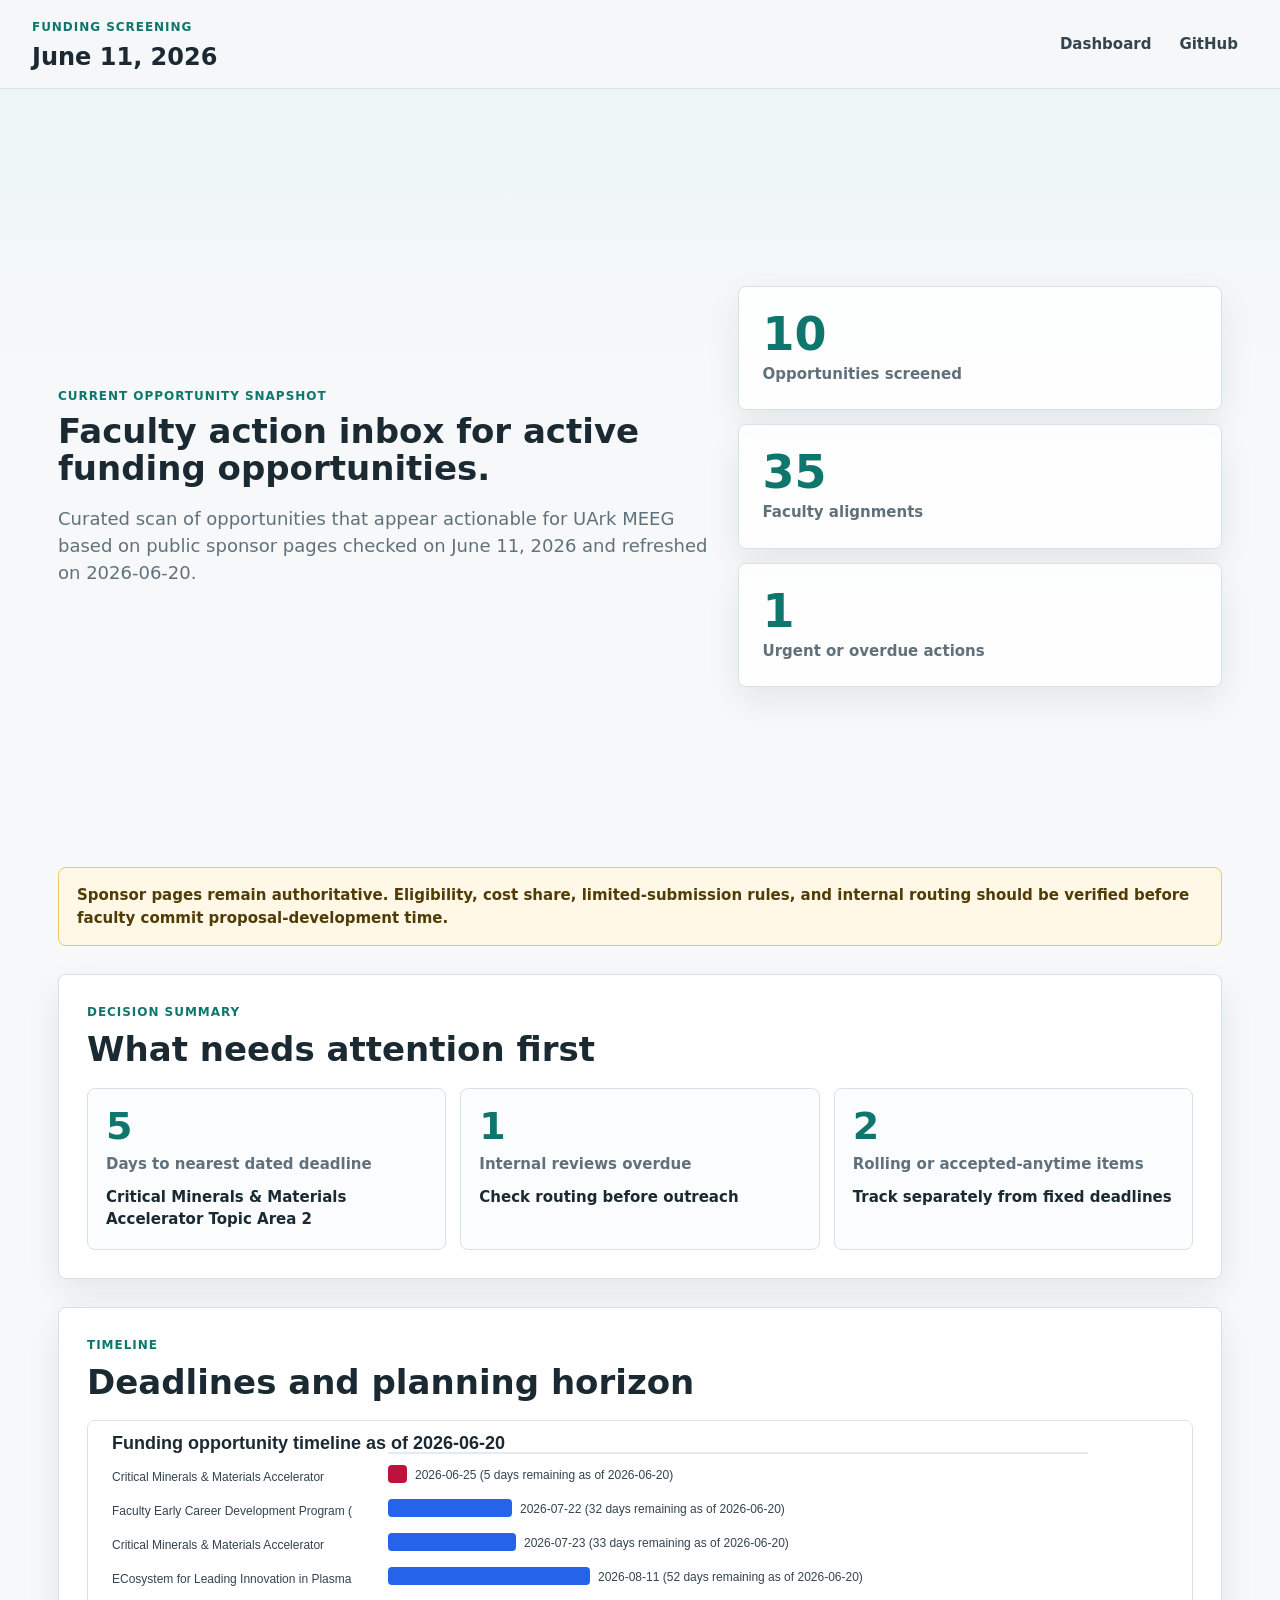
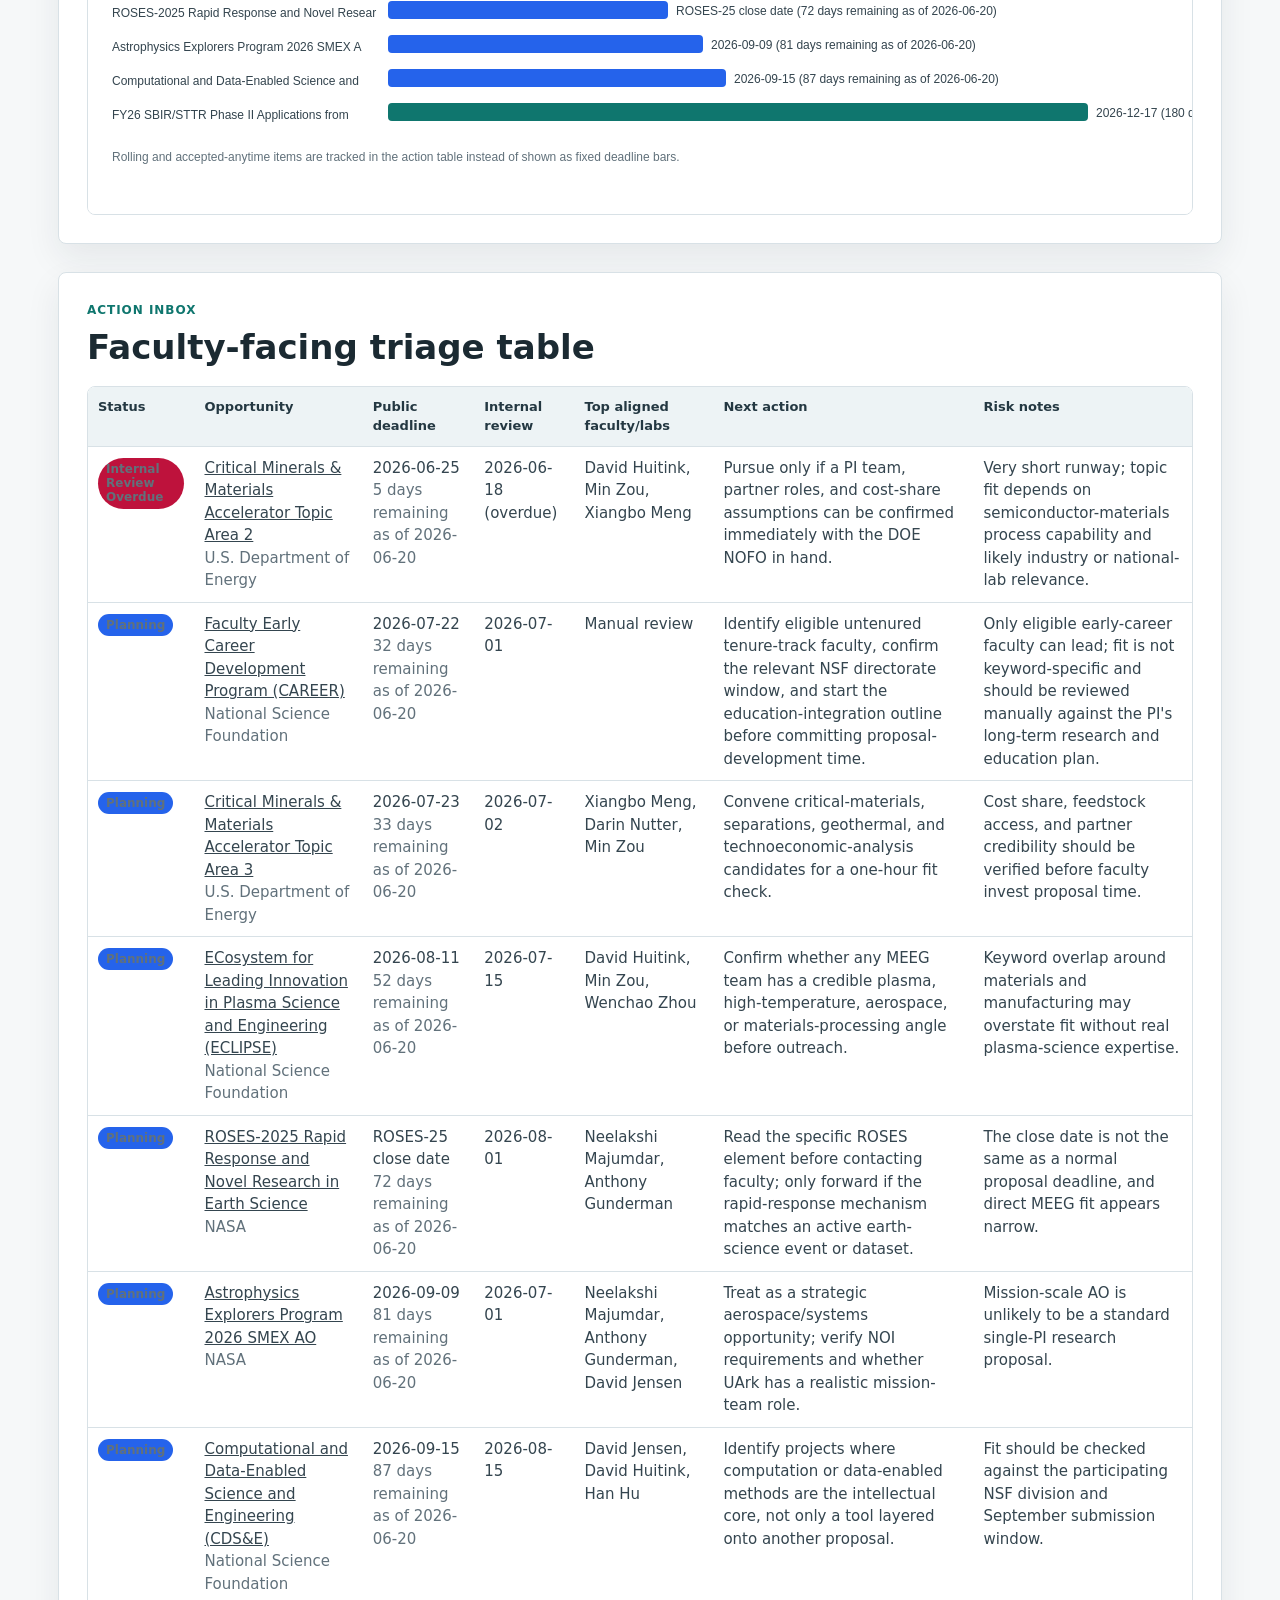
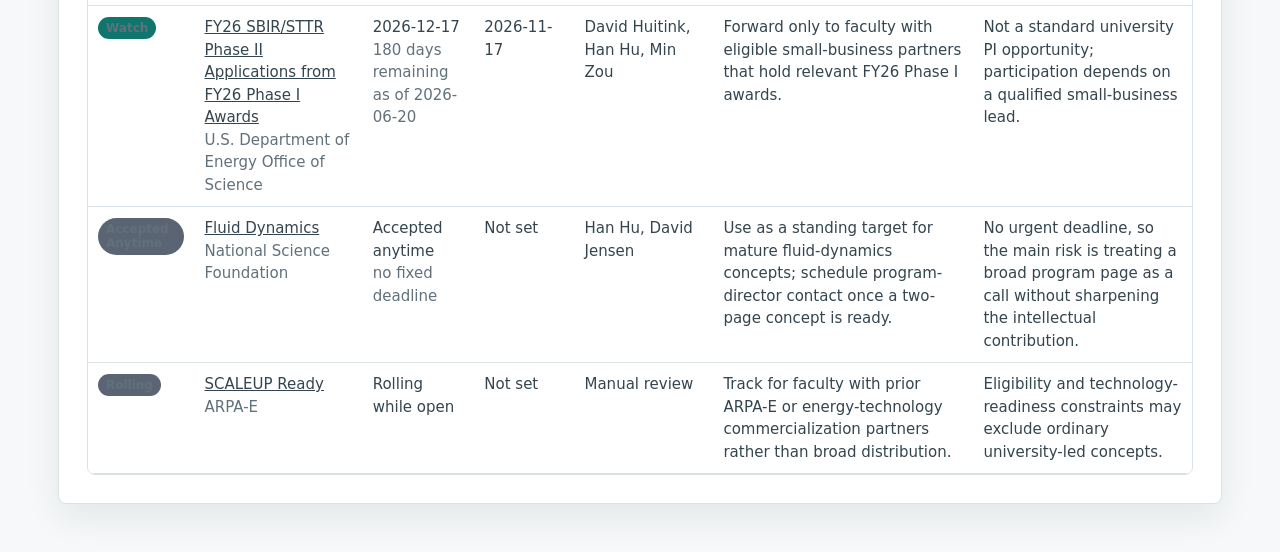
==== site/screenings/2026-06-11.html @ bd634a50 "Add faculty action inbox for screenings" ====
<!doctype html>
<html lang="en">
<head>
  <meta charset="utf-8">
  <meta name="viewport" content="width=device-width, initial-scale=1">
  <title>Funding Screening - 2026-06-11</title>
  <link rel="stylesheet" href="../styles.css">
</head>
<body>
  <header class="topbar">
    <div><p class="eyebrow">Funding Screening</p><h1>June 11, 2026</h1></div>
    <nav><a href="../index.html">Dashboard</a><a href="https://github.com/hanhuark/funding-compiler">GitHub</a></nav>
  </header>
  <main>
    <section class="overview">
      <div class="overview-copy">
        <p class="eyebrow">Current opportunity snapshot</p>
        <h2>Faculty action inbox for active funding opportunities.</h2>
        <p>Curated scan of opportunities that appear actionable for UArk MEEG based on public sponsor pages checked on June 11, 2026 and refreshed on 2026-06-20.</p>
      </div>
      <div class="metrics">
        <div class="metric"><span>10</span><p>Opportunities screened</p></div>
        <div class="metric"><span>35</span><p>Faculty alignments</p></div>
        <div class="metric"><span>1</span><p>Urgent or overdue actions</p></div>
      </div>
    </section>
    <section class="notice" role="note">
      Sponsor pages remain authoritative. Eligibility, cost share, limited-submission rules, and internal routing should be verified before faculty commit proposal-development time.
    </section>
    <section class="panel">
      <div class="section-heading"><p class="eyebrow">Decision Summary</p><h2>What needs attention first</h2></div>
      <div class="summary-grid">
        <article><span>5</span><p>Days to nearest dated deadline</p><strong>Critical Minerals &amp; Materials Accelerator Topic Area 2</strong></article>
        <article><span>1</span><p>Internal reviews overdue</p><strong>Check routing before outreach</strong></article>
        <article><span>2</span><p>Rolling or accepted-anytime items</p><strong>Track separately from fixed deadlines</strong></article>
      </div>
    </section>
    <section class="panel">
      <div class="section-heading"><p class="eyebrow">Timeline</p><h2>Deadlines and planning horizon</h2></div>
      <div class="timeline-wrap"><svg xmlns="http://www.w3.org/2000/svg" width="1120" height="386" viewBox="0 0 1120 386" role="img" aria-label="Funding opportunity timeline">
<rect width="100%" height="100%" fill="#ffffff"/>
<text x="24" y="28" font-family="Arial, sans-serif" font-size="18" font-weight="700" fill="#1b2a32">Funding opportunity timeline as of 2026-06-20</text>
<line x1="300" y1="32" x2="1000" y2="32" stroke="#cbd5dc" stroke-width="1"/>
<text x="24" y="60" font-family="Arial, sans-serif" font-size="12" fill="#33444e">Critical Minerals &amp; Materials Accelerator </text>
<rect x="300" y="44" width="19" height="18" rx="4" fill="#be123c"/>
<text x="327" y="58" font-family="Arial, sans-serif" font-size="12" fill="#33444e">2026-06-25 (5 days remaining as of 2026-06-20)</text>
<text x="24" y="94" font-family="Arial, sans-serif" font-size="12" fill="#33444e">Faculty Early Career Development Program (</text>
<rect x="300" y="78" width="124" height="18" rx="4" fill="#2563eb"/>
<text x="432" y="92" font-family="Arial, sans-serif" font-size="12" fill="#33444e">2026-07-22 (32 days remaining as of 2026-06-20)</text>
<text x="24" y="128" font-family="Arial, sans-serif" font-size="12" fill="#33444e">Critical Minerals &amp; Materials Accelerator </text>
<rect x="300" y="112" width="128" height="18" rx="4" fill="#2563eb"/>
<text x="436" y="126" font-family="Arial, sans-serif" font-size="12" fill="#33444e">2026-07-23 (33 days remaining as of 2026-06-20)</text>
<text x="24" y="162" font-family="Arial, sans-serif" font-size="12" fill="#33444e">ECosystem for Leading Innovation in Plasma</text>
<rect x="300" y="146" width="202" height="18" rx="4" fill="#2563eb"/>
<text x="510" y="160" font-family="Arial, sans-serif" font-size="12" fill="#33444e">2026-08-11 (52 days remaining as of 2026-06-20)</text>
<text x="24" y="196" font-family="Arial, sans-serif" font-size="12" fill="#33444e">ROSES-2025 Rapid Response and Novel Resear</text>
<rect x="300" y="180" width="280" height="18" rx="4" fill="#2563eb"/>
<text x="588" y="194" font-family="Arial, sans-serif" font-size="12" fill="#33444e">ROSES-25 close date (72 days remaining as of 2026-06-20)</text>
<text x="24" y="230" font-family="Arial, sans-serif" font-size="12" fill="#33444e">Astrophysics Explorers Program 2026 SMEX A</text>
<rect x="300" y="214" width="315" height="18" rx="4" fill="#2563eb"/>
<text x="623" y="228" font-family="Arial, sans-serif" font-size="12" fill="#33444e">2026-09-09 (81 days remaining as of 2026-06-20)</text>
<text x="24" y="264" font-family="Arial, sans-serif" font-size="12" fill="#33444e">Computational and Data-Enabled Science and</text>
<rect x="300" y="248" width="338" height="18" rx="4" fill="#2563eb"/>
<text x="646" y="262" font-family="Arial, sans-serif" font-size="12" fill="#33444e">2026-09-15 (87 days remaining as of 2026-06-20)</text>
<text x="24" y="298" font-family="Arial, sans-serif" font-size="12" fill="#33444e">FY26 SBIR/STTR Phase II Applications from </text>
<rect x="300" y="282" width="700" height="18" rx="4" fill="#0f766e"/>
<text x="1008" y="296" font-family="Arial, sans-serif" font-size="12" fill="#33444e">2026-12-17 (180 days remaining as of 2026-06-20)</text>
<text x="24" y="340" font-family="Arial, sans-serif" font-size="12" fill="#61717b">Rolling and accepted-anytime items are tracked in the action table instead of shown as fixed deadline bars.</text>
</svg></div>
    </section>
    <section class="panel">
      <div class="section-heading"><p class="eyebrow">Action Inbox</p><h2>Faculty-facing triage table</h2></div>
      <div class="table-wrap"><table class="report-table">
        <thead><tr><th>Status</th><th>Opportunity</th><th>Public deadline</th><th>Internal review</th><th>Top aligned faculty/labs</th><th>Next action</th><th>Risk notes</th></tr></thead>
        <tbody><tr><td><span class="status-pill internal-review-overdue">Internal Review Overdue</span></td><td><a href="https://eere-exchange.energy.gov/Default.aspx?Search=3589&amp;SearchType=">Critical Minerals &amp; Materials Accelerator Topic Area 2</a><br><span>U.S. Department of Energy</span></td><td>2026-06-25<br><span>5 days remaining as of 2026-06-20</span></td><td>2026-06-18 (overdue)</td><td>David Huitink, Min Zou, Xiangbo Meng</td><td>Pursue only if a PI team, partner roles, and cost-share assumptions can be confirmed immediately with the DOE NOFO in hand.</td><td>Very short runway; topic fit depends on semiconductor-materials process capability and likely industry or national-lab relevance.</td></tr><tr><td><span class="status-pill planning">Planning</span></td><td><a href="https://www.nsf.gov/funding/opportunities/career-faculty-early-career-development-program">Faculty Early Career Development Program (CAREER)</a><br><span>National Science Foundation</span></td><td>2026-07-22<br><span>32 days remaining as of 2026-06-20</span></td><td>2026-07-01</td><td>Manual review</td><td>Identify eligible untenured tenure-track faculty, confirm the relevant NSF directorate window, and start the education-integration outline before committing proposal-development time.</td><td>Only eligible early-career faculty can lead; fit is not keyword-specific and should be reviewed manually against the PI&#x27;s long-term research and education plan.</td></tr><tr><td><span class="status-pill planning">Planning</span></td><td><a href="https://eere-exchange.energy.gov/Default.aspx?Search=3589&amp;SearchType=">Critical Minerals &amp; Materials Accelerator Topic Area 3</a><br><span>U.S. Department of Energy</span></td><td>2026-07-23<br><span>33 days remaining as of 2026-06-20</span></td><td>2026-07-02</td><td>Xiangbo Meng, Darin Nutter, Min Zou</td><td>Convene critical-materials, separations, geothermal, and technoeconomic-analysis candidates for a one-hour fit check.</td><td>Cost share, feedstock access, and partner credibility should be verified before faculty invest proposal time.</td></tr><tr><td><span class="status-pill planning">Planning</span></td><td><a href="https://www.nsf.gov/funding/opportunities/eclipse-ecosystem-leading-innovation-plasma-science-engineering">ECosystem for Leading Innovation in Plasma Science and Engineering (ECLIPSE)</a><br><span>National Science Foundation</span></td><td>2026-08-11<br><span>52 days remaining as of 2026-06-20</span></td><td>2026-07-15</td><td>David Huitink, Min Zou, Wenchao Zhou</td><td>Confirm whether any MEEG team has a credible plasma, high-temperature, aerospace, or materials-processing angle before outreach.</td><td>Keyword overlap around materials and manufacturing may overstate fit without real plasma-science expertise.</td></tr><tr><td><span class="status-pill planning">Planning</span></td><td><a href="https://simpler.grants.gov/opportunity/f412520b-5594-4ff2-ae51-9de1b8d8efef">ROSES-2025 Rapid Response and Novel Research in Earth Science</a><br><span>NASA</span></td><td>ROSES-25 close date<br><span>72 days remaining as of 2026-06-20</span></td><td>2026-08-01</td><td>Neelakshi Majumdar, Anthony Gunderman</td><td>Read the specific ROSES element before contacting faculty; only forward if the rapid-response mechanism matches an active earth-science event or dataset.</td><td>The close date is not the same as a normal proposal deadline, and direct MEEG fit appears narrow.</td></tr><tr><td><span class="status-pill planning">Planning</span></td><td><a href="https://science.nasa.gov/researchers/sara/grant-solicitations/">Astrophysics Explorers Program 2026 SMEX AO</a><br><span>NASA</span></td><td>2026-09-09<br><span>81 days remaining as of 2026-06-20</span></td><td>2026-07-01</td><td>Neelakshi Majumdar, Anthony Gunderman, David Jensen</td><td>Treat as a strategic aerospace/systems opportunity; verify NOI requirements and whether UArk has a realistic mission-team role.</td><td>Mission-scale AO is unlikely to be a standard single-PI research proposal.</td></tr><tr><td><span class="status-pill planning">Planning</span></td><td><a href="https://www.nsf.gov/funding/opportunities/cdse-computational-data-enabled-science-engineering">Computational and Data-Enabled Science and Engineering (CDS&amp;E)</a><br><span>National Science Foundation</span></td><td>2026-09-15<br><span>87 days remaining as of 2026-06-20</span></td><td>2026-08-15</td><td>David Jensen, David Huitink, Han Hu</td><td>Identify projects where computation or data-enabled methods are the intellectual core, not only a tool layered onto another proposal.</td><td>Fit should be checked against the participating NSF division and September submission window.</td></tr><tr><td><span class="status-pill watch">Watch</span></td><td><a href="https://science.osti.gov/grants/FOAs/Open">FY26 SBIR/STTR Phase II Applications from FY26 Phase I Awards</a><br><span>U.S. Department of Energy Office of Science</span></td><td>2026-12-17<br><span>180 days remaining as of 2026-06-20</span></td><td>2026-11-17</td><td>David Huitink, Han Hu, Min Zou</td><td>Forward only to faculty with eligible small-business partners that hold relevant FY26 Phase I awards.</td><td>Not a standard university PI opportunity; participation depends on a qualified small-business lead.</td></tr><tr><td><span class="status-pill accepted-anytime">Accepted Anytime</span></td><td><a href="https://www.nsf.gov/funding/opportunities/fluid-dynamics">Fluid Dynamics</a><br><span>National Science Foundation</span></td><td>Accepted anytime<br><span>no fixed deadline</span></td><td>Not set</td><td>Han Hu, David Jensen</td><td>Use as a standing target for mature fluid-dynamics concepts; schedule program-director contact once a two-page concept is ready.</td><td>No urgent deadline, so the main risk is treating a broad program page as a call without sharpening the intellectual contribution.</td></tr><tr><td><span class="status-pill rolling">Rolling</span></td><td><a href="https://arpa-e-foa.energy.gov/Default.aspx?Search=CONNECT&amp;SearchType=">SCALEUP Ready</a><br><span>ARPA-E</span></td><td>Rolling while open</td><td>Not set</td><td>Manual review</td><td>Track for faculty with prior ARPA-E or energy-technology commercialization partners rather than broad distribution.</td><td>Eligibility and technology-readiness constraints may exclude ordinary university-led concepts.</td></tr></tbody>
      </table></div>
    </section>
  </main>
</body>
</html>
---- site/styles.css ----
:root {
  --bg: #f6f8f9;
  --panel: #ffffff;
  --ink: #1b2a32;
  --muted: #61717b;
  --line: #d8e1e6;
  --teal: #0f766e;
  --blue: #2563eb;
  --gold: #b7791f;
  --rose: #be123c;
  --soft-teal: #e7f5f2;
  --soft-blue: #eaf1ff;
  --shadow: 0 14px 34px rgba(29, 42, 50, 0.08);
}

* {
  box-sizing: border-box;
}

html {
  scroll-behavior: smooth;
}

body {
  margin: 0;
  font: 15px/1.5 system-ui, -apple-system, BlinkMacSystemFont, "Segoe UI", sans-serif;
  color: var(--ink);
  background:
    linear-gradient(180deg, rgba(231, 245, 242, 0.95), rgba(246, 248, 249, 0.45) 360px),
    var(--bg);
  overflow-x: hidden;
}

a {
  color: inherit;
}

.topbar {
  position: sticky;
  top: 0;
  z-index: 10;
  display: flex;
  justify-content: space-between;
  align-items: center;
  gap: 24px;
  padding: 18px 32px;
  border-bottom: 1px solid rgba(216, 225, 230, 0.9);
  background: rgba(246, 248, 249, 0.88);
  backdrop-filter: blur(14px);
}

.topbar h1 {
  margin: 0;
  font-size: 24px;
  line-height: 1.1;
}

nav {
  display: flex;
  flex-wrap: wrap;
  gap: 8px;
  justify-content: flex-end;
}

nav a {
  padding: 7px 10px;
  border-radius: 6px;
  color: #33444e;
  text-decoration: none;
  font-weight: 650;
}

nav a:hover,
nav a:focus-visible {
  background: var(--soft-teal);
  outline: none;
}

main {
  max-width: 1220px;
  margin: 0 auto;
  padding: 28px 28px 48px;
}

h2,
h3,
p {
  margin: 0;
  overflow-wrap: break-word;
}

h2 {
  max-width: 820px;
  font-size: 34px;
  line-height: 1.08;
  letter-spacing: 0;
  overflow-wrap: break-word;
}

h3 {
  font-size: 17px;
  letter-spacing: 0;
}

.eyebrow {
  margin-bottom: 8px;
  color: var(--teal);
  font-size: 12px;
  font-weight: 800;
  letter-spacing: 0.08em;
  text-transform: uppercase;
}

.overview {
  display: grid;
  grid-template-columns: minmax(0, 1.15fr) minmax(320px, 0.85fr);
  gap: 24px;
  align-items: stretch;
  min-height: calc(100vh - 168px);
  padding: 24px 0 18px;
}

.overview-copy {
  display: flex;
  flex-direction: column;
  justify-content: center;
  min-width: 0;
}

.overview-copy p:last-child {
  max-width: 680px;
  margin-top: 18px;
  color: var(--muted);
  font-size: 18px;
}

.metrics {
  display: grid;
  align-content: center;
  gap: 14px;
}

.metric {
  padding: 24px;
  border: 1px solid var(--line);
  border-radius: 8px;
  background: rgba(255, 255, 255, 0.86);
  box-shadow: var(--shadow);
}

.metric span {
  display: block;
  color: var(--teal);
  font-size: 46px;
  line-height: 1;
  font-weight: 850;
}

.metric p {
  margin-top: 6px;
  color: var(--muted);
  font-weight: 650;
}

.workflow,
.panel {
  margin-top: 28px;
  padding: 28px;
  border: 1px solid var(--line);
  border-radius: 8px;
  background: var(--panel);
  box-shadow: var(--shadow);
}

.section-heading {
  display: flex;
  flex-direction: column;
  gap: 2px;
  margin-bottom: 20px;
  min-width: 0;
}

.section-note {
  max-width: 760px;
  color: var(--muted);
}

.flow {
  display: grid;
  grid-template-columns: repeat(4, minmax(0, 1fr));
  gap: 14px;
}

.screening-flow {
  grid-template-columns: repeat(auto-fit, minmax(190px, 1fr));
}

.flow article,
.card {
  min-height: 154px;
  padding: 18px;
  border: 1px solid var(--line);
  border-radius: 8px;
  background: #fbfcfd;
  min-width: 0;
}

.flow span {
  display: inline-grid;
  place-items: center;
  width: 34px;
  height: 34px;
  margin-bottom: 12px;
  border-radius: 50%;
  color: #fff;
  background: var(--teal);
  font-weight: 800;
}

.flow p,
.card p {
  margin-top: 8px;
  color: var(--muted);
}

.toolbar {
  display: grid;
  grid-template-columns: minmax(220px, 1fr) minmax(180px, 260px);
  gap: 12px;
  margin-bottom: 16px;
}

label {
  display: grid;
  gap: 6px;
  color: #40515a;
  font-size: 13px;
  font-weight: 700;
}

input,
select {
  width: 100%;
  min-height: 42px;
  padding: 9px 11px;
  border: 1px solid #c7d2d9;
  border-radius: 6px;
  color: var(--ink);
  background: #fff;
  font: inherit;
}

input:focus,
select:focus {
  border-color: var(--teal);
  outline: 3px solid rgba(15, 118, 110, 0.16);
}

.cards {
  display: grid;
  grid-template-columns: repeat(3, minmax(0, 1fr));
  gap: 14px;
}

.card {
  display: flex;
  flex-direction: column;
}

.card header {
  display: flex;
  justify-content: space-between;
  gap: 12px;
  align-items: flex-start;
}

.pill {
  display: inline-flex;
  align-items: center;
  max-width: 160px;
  padding: 3px 8px;
  border-radius: 999px;
  color: #fff;
  background: var(--teal);
  font-size: 12px;
  font-weight: 800;
  white-space: nowrap;
}

.pill.federal {
  background: var(--blue);
}

.pill.aggregator,
.pill.federal-aggregator {
  background: var(--gold);
}

.pill.internal,
.pill.lab-website {
  background: var(--teal);
}

.pill.industry-partnership,
.pill.faculty-profile {
  background: var(--rose);
}

.tags {
  display: flex;
  flex-wrap: wrap;
  gap: 6px;
  margin-top: 14px;
}

.tag {
  padding: 3px 7px;
  border-radius: 999px;
  color: #345;
  background: var(--soft-blue);
  font-size: 12px;
  font-weight: 650;
}

.card-link {
  margin-top: auto;
  padding-top: 16px;
  color: var(--teal);
  font-weight: 800;
  text-decoration: none;
}

.empty {
  grid-column: 1 / -1;
  padding: 24px;
  border: 1px dashed #b9c7ce;
  border-radius: 8px;
  color: var(--muted);
  background: #fbfcfd;
}

.notice {
  margin-top: 18px;
  padding: 16px 18px;
  border: 1px solid #f0c36a;
  border-radius: 8px;
  color: #513c06;
  background: #fff8e6;
  font-weight: 650;
}

.summary-grid {
  display: grid;
  grid-template-columns: repeat(3, minmax(0, 1fr));
  gap: 14px;
}

.summary-grid article {
  min-width: 0;
  padding: 18px;
  border: 1px solid var(--line);
  border-radius: 8px;
  background: #fbfcfd;
}

.summary-grid span {
  display: block;
  color: var(--teal);
  font-size: 38px;
  line-height: 1;
  font-weight: 850;
}

.summary-grid p {
  margin-top: 8px;
  color: var(--muted);
  font-weight: 700;
}

.summary-grid strong {
  display: block;
  margin-top: 10px;
}

.timeline-wrap,
.table-wrap {
  overflow-x: auto;
  border: 1px solid var(--line);
  border-radius: 8px;
  background: #fff;
}

.report-table {
  width: 100%;
  min-width: 1040px;
  border-collapse: collapse;
  background: #fff;
}

.report-table th,
.report-table td {
  border-bottom: 1px solid var(--line);
  padding: 10px;
  text-align: left;
  vertical-align: top;
}

.report-table th {
  background: #edf3f5;
  color: #243842;
  font-size: 13px;
}

.report-table td {
  color: #34454f;
}

.report-table td span {
  color: var(--muted);
}

.status-pill {
  display: inline-flex;
  align-items: center;
  max-width: 180px;
  padding: 4px 8px;
  border-radius: 999px;
  color: #fff;
  background: var(--teal);
  font-size: 12px;
  font-weight: 800;
  line-height: 1.2;
}

.status-pill.internal-review-overdue,
.status-pill.past-due,
.status-pill.urgent {
  background: var(--rose);
}

.status-pill.soon {
  background: var(--gold);
}

.status-pill.planning {
  background: var(--blue);
}

.status-pill.rolling,
.status-pill.accepted-anytime {
  background: #5b6472;
}

footer {
  padding: 26px 28px 36px;
  color: var(--muted);
  text-align: center;
}

@media (max-width: 980px) {
  .overview,
  .flow,
  .cards,
  .summary-grid {
    grid-template-columns: 1fr 1fr;
  }

  .overview {
    min-height: auto;
  }
}

@media (max-width: 720px) {
  .topbar {
    position: static;
    align-items: flex-start;
    flex-direction: column;
    padding: 18px;
  }

  nav {
    justify-content: flex-start;
  }

  main {
    padding: 18px;
    width: 100%;
    max-width: 100vw;
    overflow-x: hidden;
  }

  h2 {
    font-size: 26px;
    line-height: 1.12;
  }

  .overview,
  .metrics,
  .flow,
  .toolbar,
  .cards,
  .summary-grid {
    grid-template-columns: 1fr;
    width: 100%;
    max-width: 100%;
  }

  .overview,
  .workflow,
  .panel {
    max-width: 342px;
  }

  .overview-copy,
  .overview-copy p,
  .section-heading,
  .metric,
  .card {
    width: 100%;
    max-width: 100%;
  }

  .workflow,
  .panel {
    padding: 18px;
  }
}
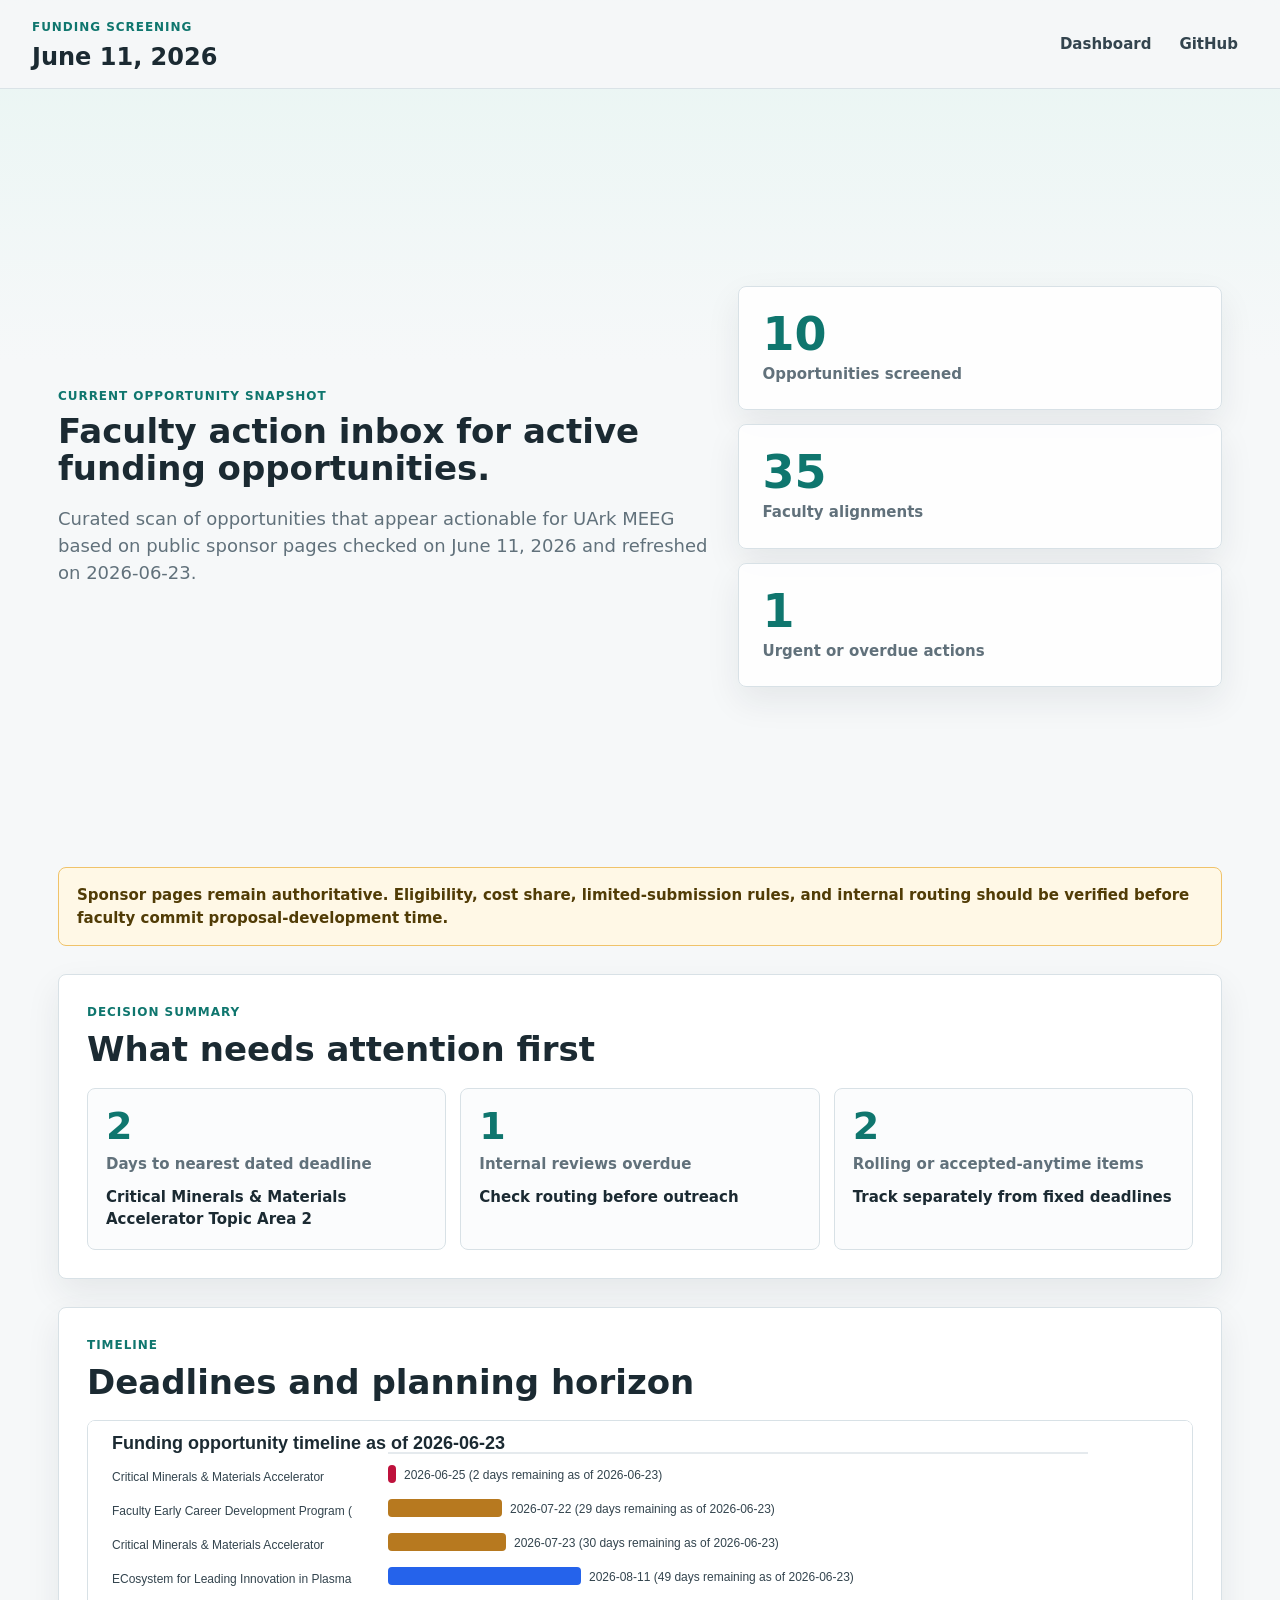
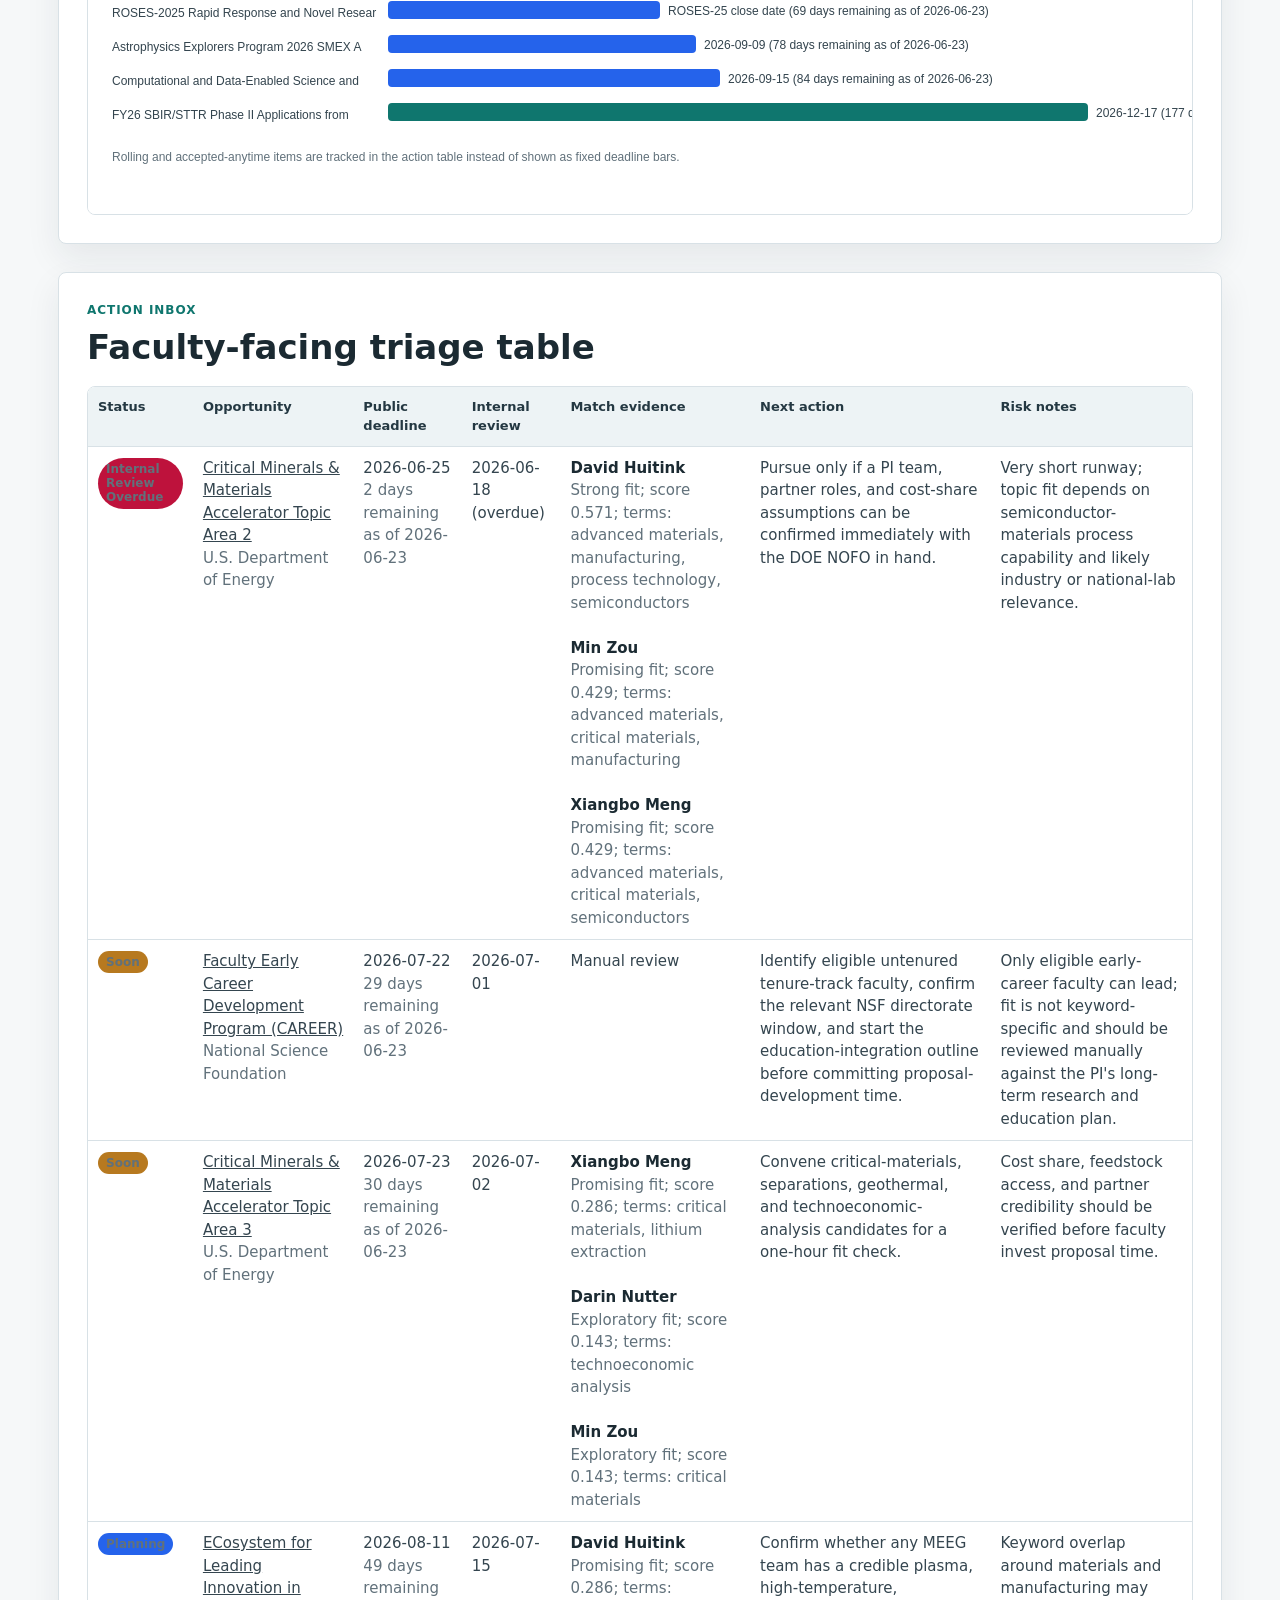
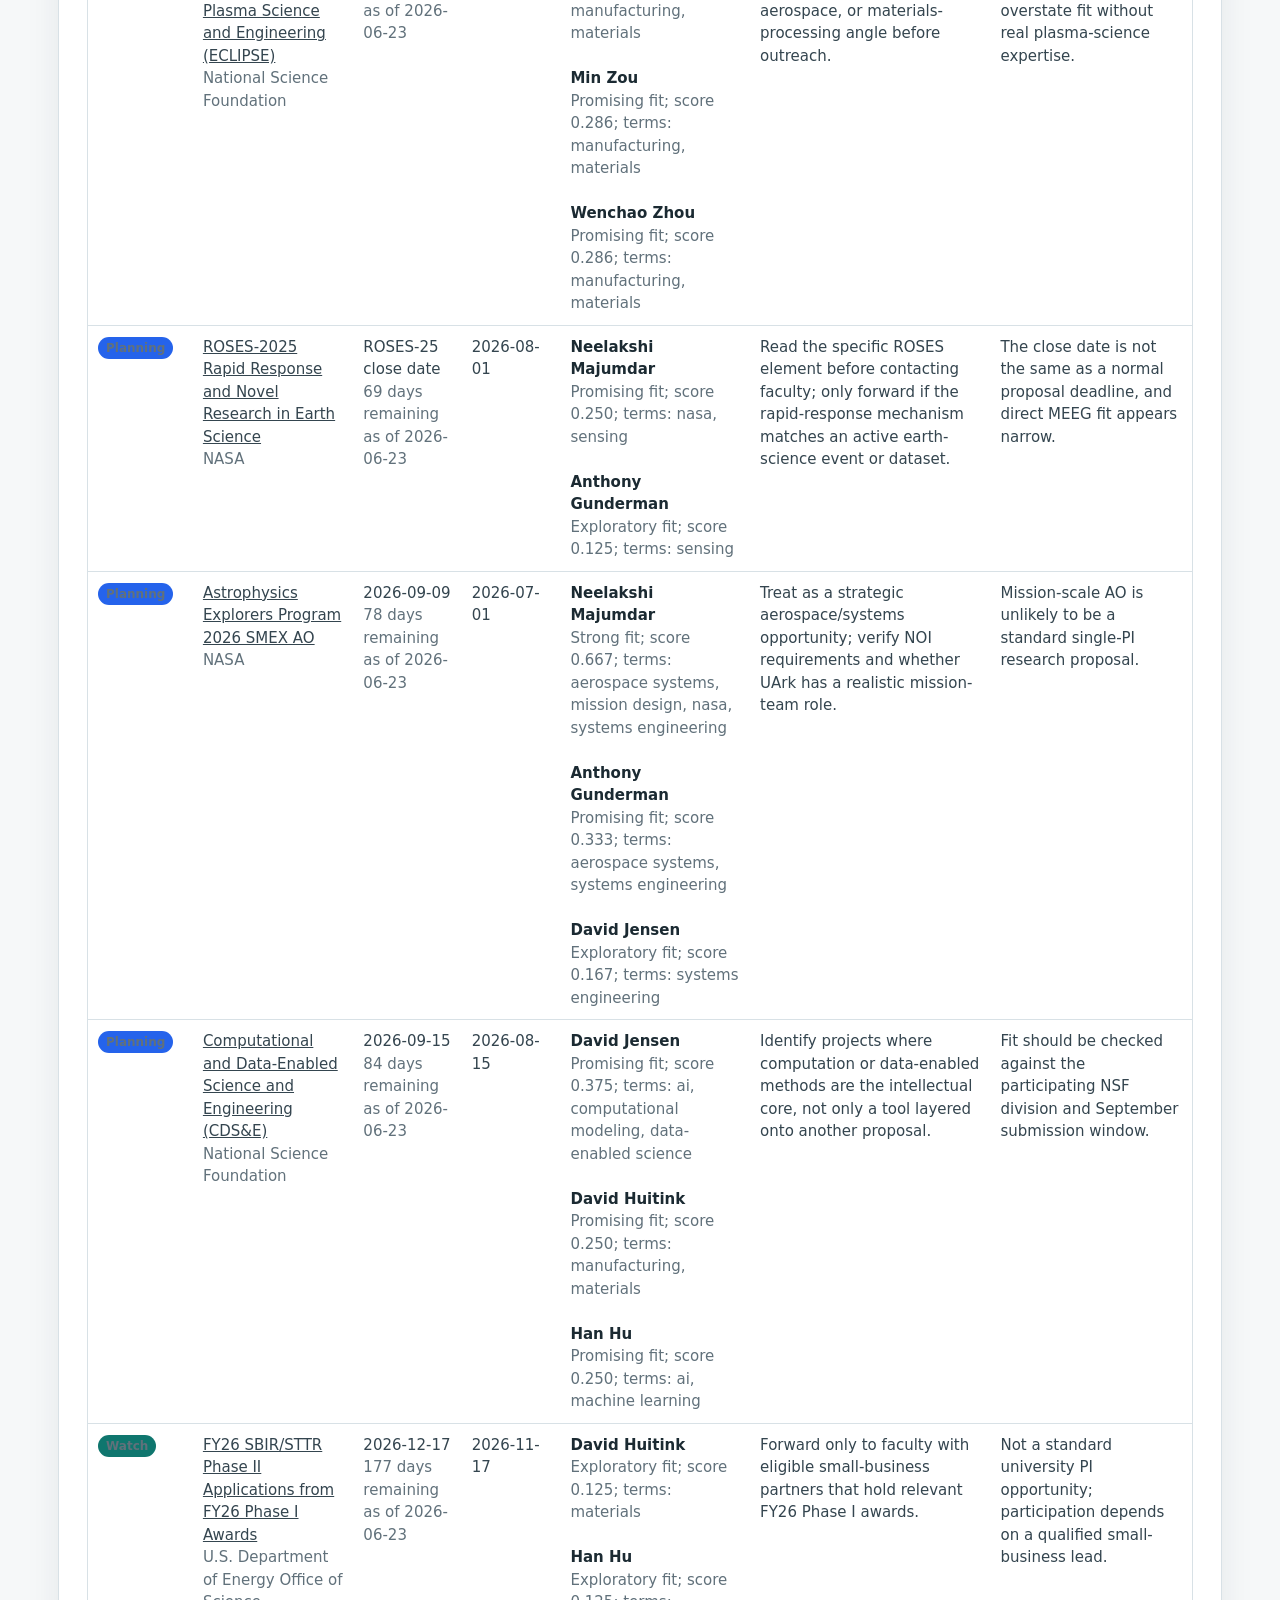
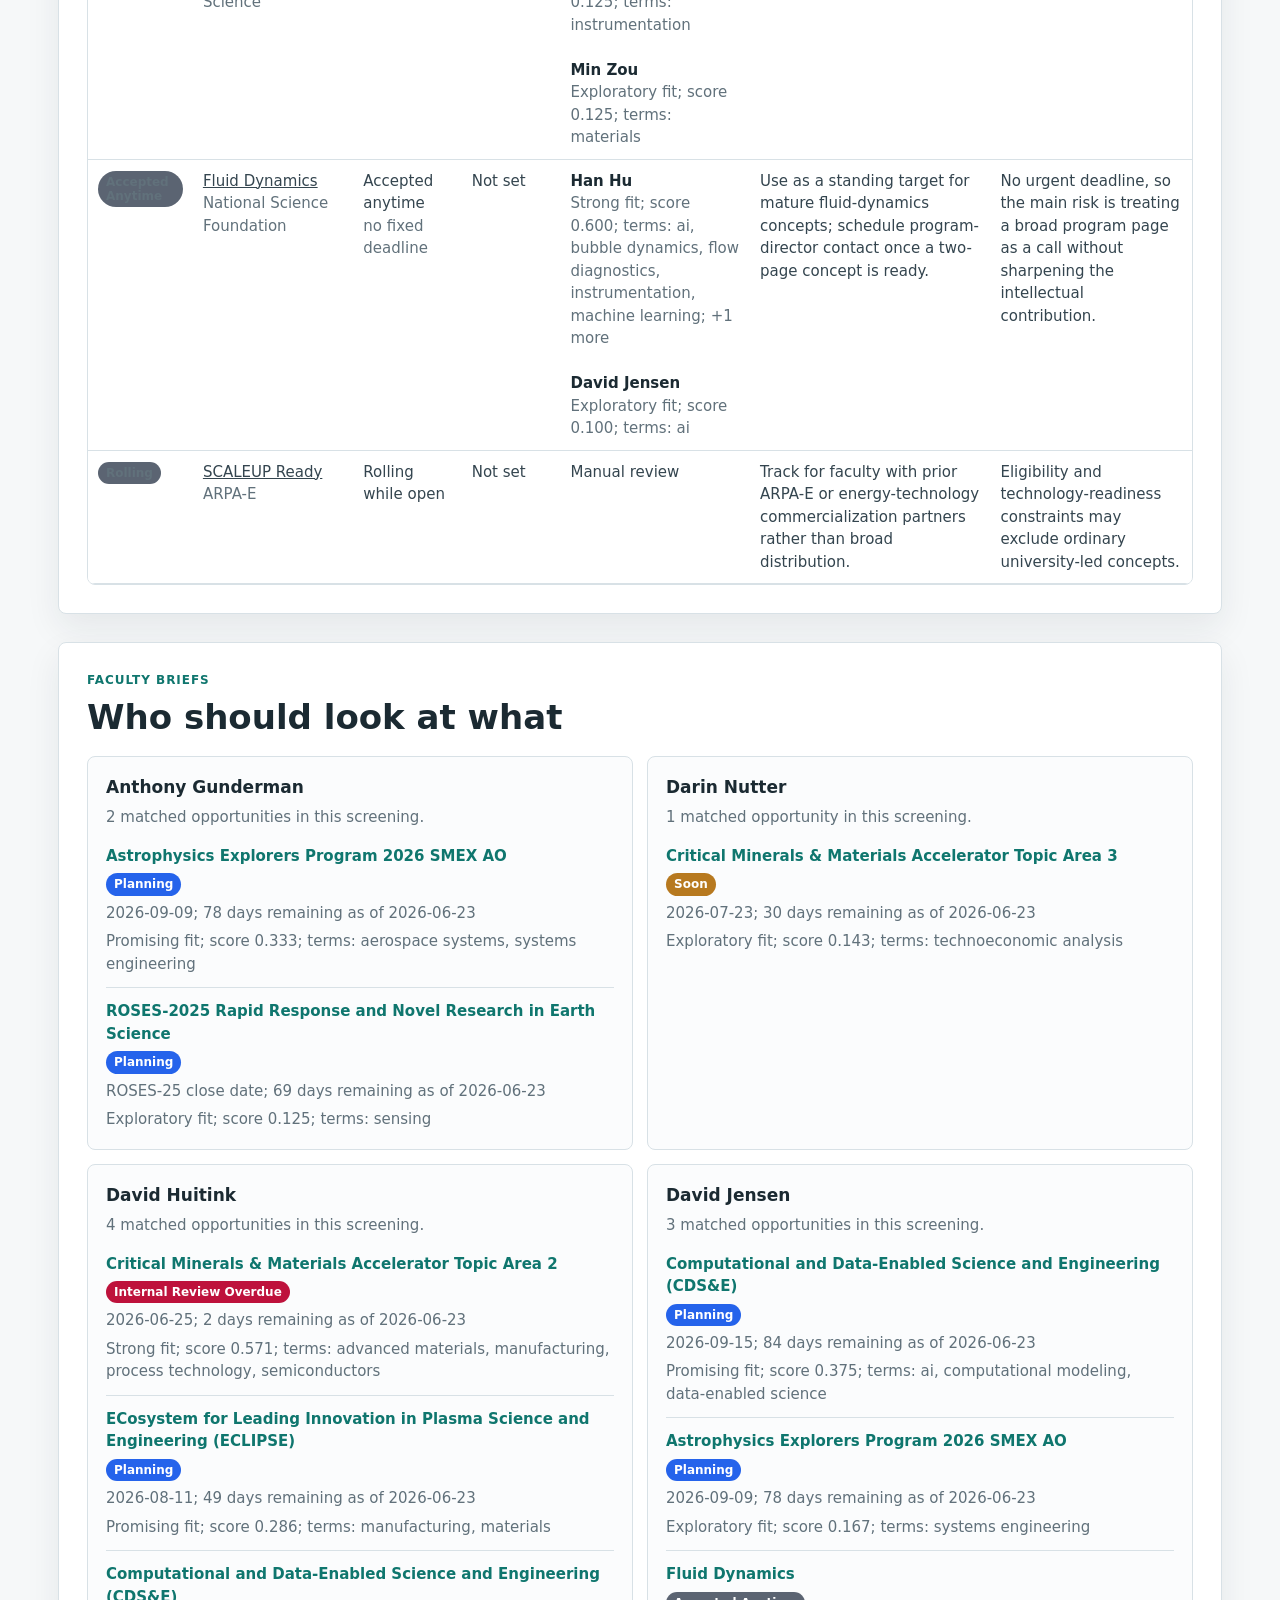
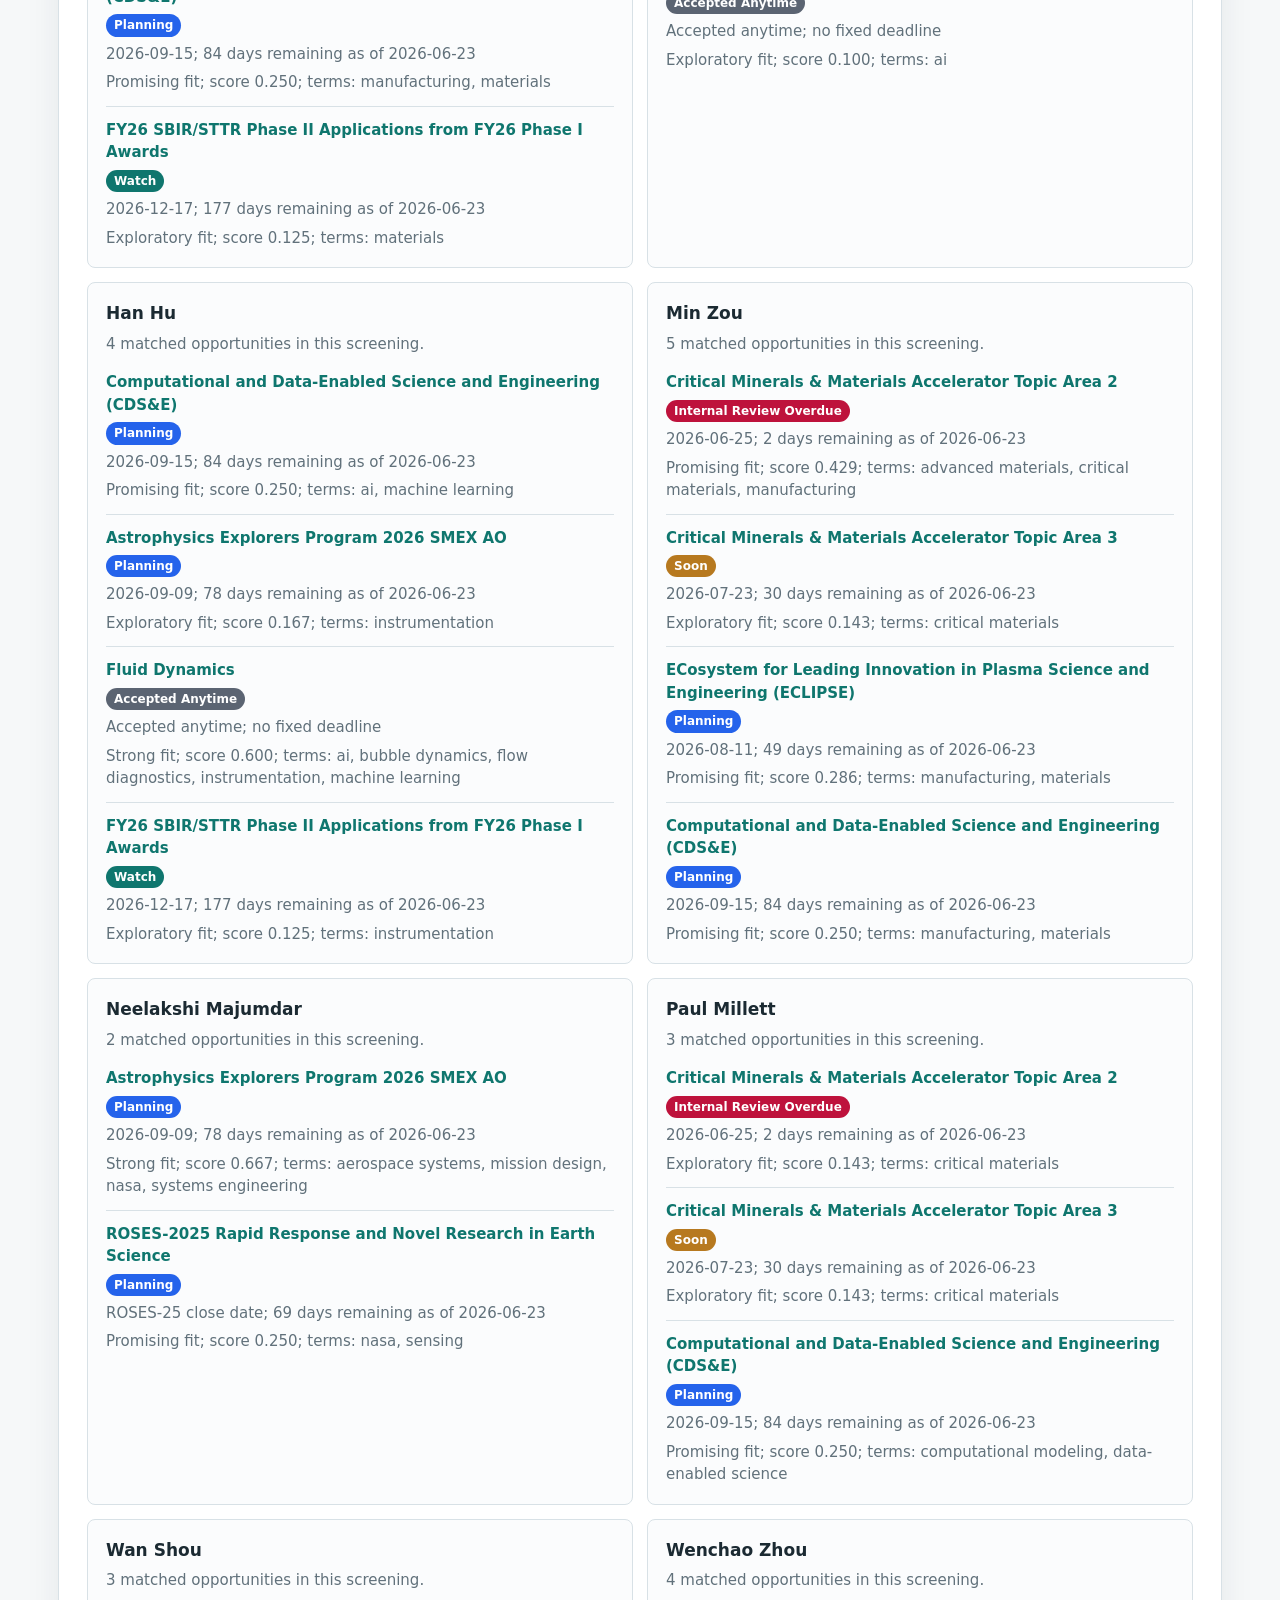
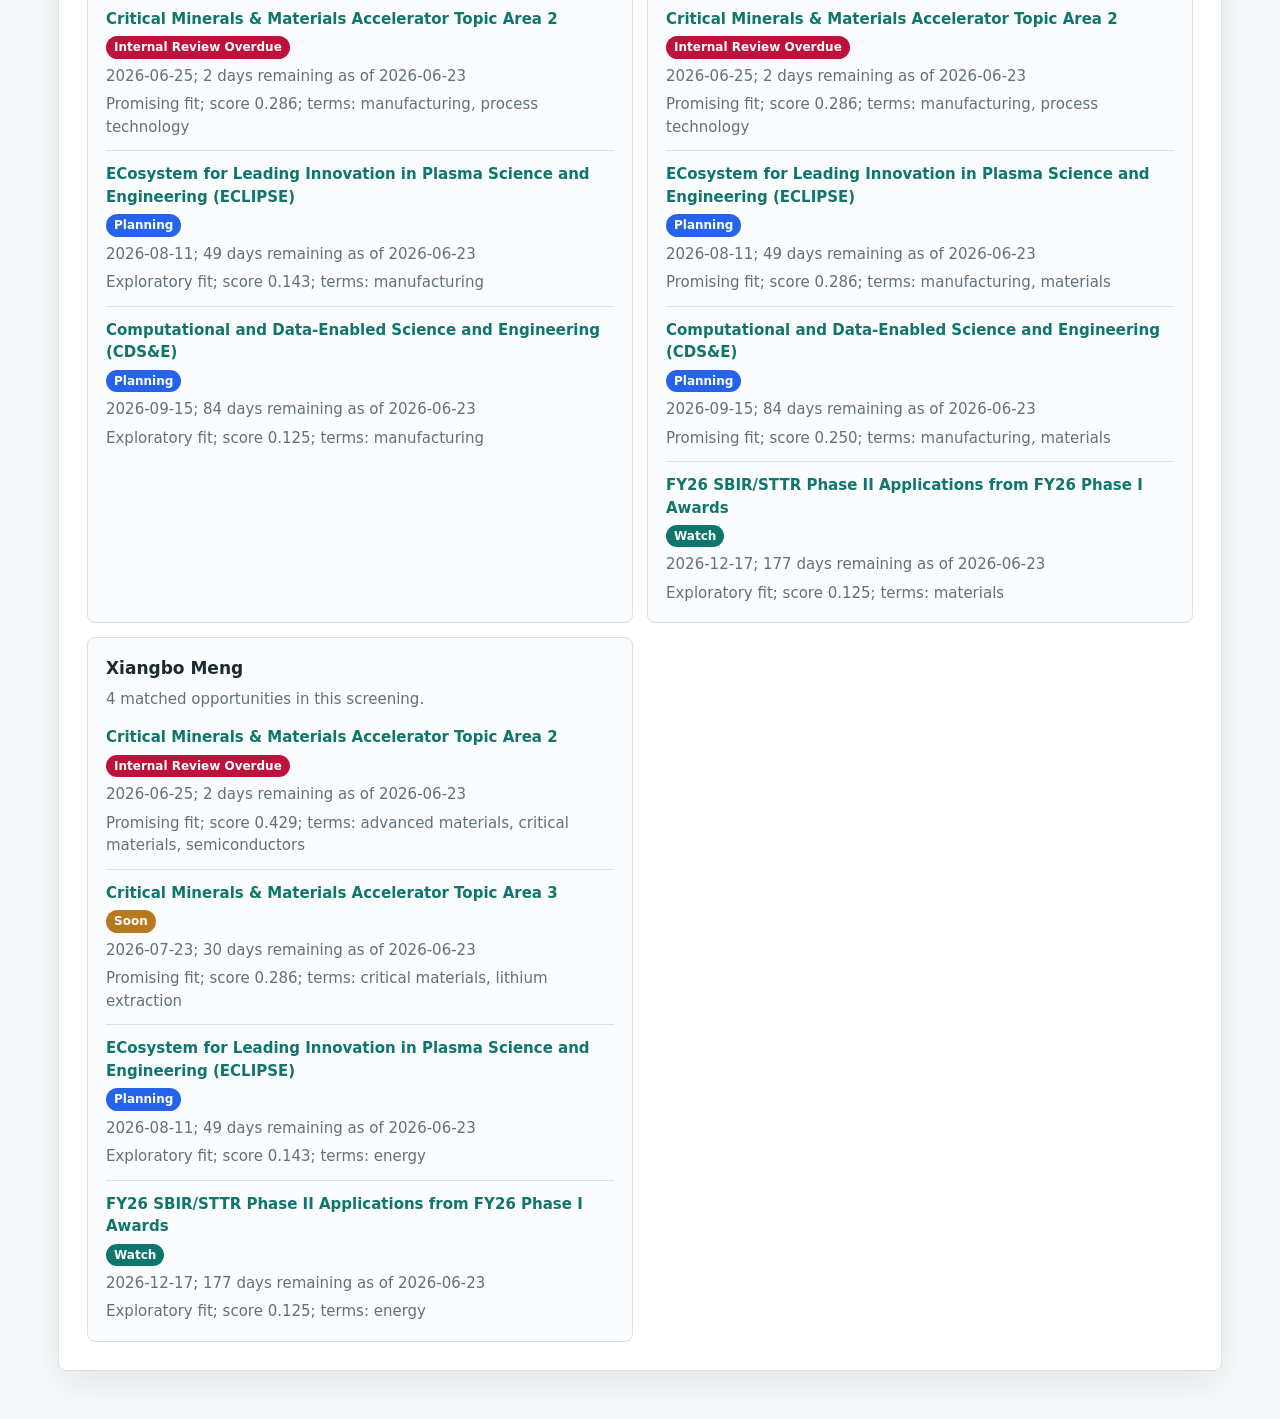
==== commit cb46139a: "Add faculty evidence briefs to screenings" ====
--- a/site/screenings/2026-06-11.html
+++ b/site/screenings/2026-06-11.html
@@ -16,7 +16,7 @@
       <div class="overview-copy">
         <p class="eyebrow">Current opportunity snapshot</p>
         <h2>Faculty action inbox for active funding opportunities.</h2>
-        <p>Curated scan of opportunities that appear actionable for UArk MEEG based on public sponsor pages checked on June 11, 2026 and refreshed on 2026-06-20.</p>
+        <p>Curated scan of opportunities that appear actionable for UArk MEEG based on public sponsor pages checked on June 11, 2026 and refreshed on 2026-06-23.</p>
       </div>
       <div class="metrics">
         <div class="metric"><span>10</span><p>Opportunities screened</p></div>
@@ -30,7 +30,7 @@
     <section class="panel">
       <div class="section-heading"><p class="eyebrow">Decision Summary</p><h2>What needs attention first</h2></div>
       <div class="summary-grid">
-        <article><span>5</span><p>Days to nearest dated deadline</p><strong>Critical Minerals &amp; Materials Accelerator Topic Area 2</strong></article>
+        <article><span>2</span><p>Days to nearest dated deadline</p><strong>Critical Minerals &amp; Materials Accelerator Topic Area 2</strong></article>
         <article><span>1</span><p>Internal reviews overdue</p><strong>Check routing before outreach</strong></article>
         <article><span>2</span><p>Rolling or accepted-anytime items</p><strong>Track separately from fixed deadlines</strong></article>
       </div>
@@ -39,41 +39,45 @@
       <div class="section-heading"><p class="eyebrow">Timeline</p><h2>Deadlines and planning horizon</h2></div>
       <div class="timeline-wrap"><svg xmlns="http://www.w3.org/2000/svg" width="1120" height="386" viewBox="0 0 1120 386" role="img" aria-label="Funding opportunity timeline">
 <rect width="100%" height="100%" fill="#ffffff"/>
-<text x="24" y="28" font-family="Arial, sans-serif" font-size="18" font-weight="700" fill="#1b2a32">Funding opportunity timeline as of 2026-06-20</text>
+<text x="24" y="28" font-family="Arial, sans-serif" font-size="18" font-weight="700" fill="#1b2a32">Funding opportunity timeline as of 2026-06-23</text>
 <line x1="300" y1="32" x2="1000" y2="32" stroke="#cbd5dc" stroke-width="1"/>
 <text x="24" y="60" font-family="Arial, sans-serif" font-size="12" fill="#33444e">Critical Minerals &amp; Materials Accelerator </text>
-<rect x="300" y="44" width="19" height="18" rx="4" fill="#be123c"/>
-<text x="327" y="58" font-family="Arial, sans-serif" font-size="12" fill="#33444e">2026-06-25 (5 days remaining as of 2026-06-20)</text>
+<rect x="300" y="44" width="8" height="18" rx="4" fill="#be123c"/>
+<text x="316" y="58" font-family="Arial, sans-serif" font-size="12" fill="#33444e">2026-06-25 (2 days remaining as of 2026-06-23)</text>
 <text x="24" y="94" font-family="Arial, sans-serif" font-size="12" fill="#33444e">Faculty Early Career Development Program (</text>
-<rect x="300" y="78" width="124" height="18" rx="4" fill="#2563eb"/>
-<text x="432" y="92" font-family="Arial, sans-serif" font-size="12" fill="#33444e">2026-07-22 (32 days remaining as of 2026-06-20)</text>
+<rect x="300" y="78" width="114" height="18" rx="4" fill="#b7791f"/>
+<text x="422" y="92" font-family="Arial, sans-serif" font-size="12" fill="#33444e">2026-07-22 (29 days remaining as of 2026-06-23)</text>
 <text x="24" y="128" font-family="Arial, sans-serif" font-size="12" fill="#33444e">Critical Minerals &amp; Materials Accelerator </text>
-<rect x="300" y="112" width="128" height="18" rx="4" fill="#2563eb"/>
-<text x="436" y="126" font-family="Arial, sans-serif" font-size="12" fill="#33444e">2026-07-23 (33 days remaining as of 2026-06-20)</text>
+<rect x="300" y="112" width="118" height="18" rx="4" fill="#b7791f"/>
+<text x="426" y="126" font-family="Arial, sans-serif" font-size="12" fill="#33444e">2026-07-23 (30 days remaining as of 2026-06-23)</text>
 <text x="24" y="162" font-family="Arial, sans-serif" font-size="12" fill="#33444e">ECosystem for Leading Innovation in Plasma</text>
-<rect x="300" y="146" width="202" height="18" rx="4" fill="#2563eb"/>
-<text x="510" y="160" font-family="Arial, sans-serif" font-size="12" fill="#33444e">2026-08-11 (52 days remaining as of 2026-06-20)</text>
+<rect x="300" y="146" width="193" height="18" rx="4" fill="#2563eb"/>
+<text x="501" y="160" font-family="Arial, sans-serif" font-size="12" fill="#33444e">2026-08-11 (49 days remaining as of 2026-06-23)</text>
 <text x="24" y="196" font-family="Arial, sans-serif" font-size="12" fill="#33444e">ROSES-2025 Rapid Response and Novel Resear</text>
-<rect x="300" y="180" width="280" height="18" rx="4" fill="#2563eb"/>
-<text x="588" y="194" font-family="Arial, sans-serif" font-size="12" fill="#33444e">ROSES-25 close date (72 days remaining as of 2026-06-20)</text>
+<rect x="300" y="180" width="272" height="18" rx="4" fill="#2563eb"/>
+<text x="580" y="194" font-family="Arial, sans-serif" font-size="12" fill="#33444e">ROSES-25 close date (69 days remaining as of 2026-06-23)</text>
 <text x="24" y="230" font-family="Arial, sans-serif" font-size="12" fill="#33444e">Astrophysics Explorers Program 2026 SMEX A</text>
-<rect x="300" y="214" width="315" height="18" rx="4" fill="#2563eb"/>
-<text x="623" y="228" font-family="Arial, sans-serif" font-size="12" fill="#33444e">2026-09-09 (81 days remaining as of 2026-06-20)</text>
+<rect x="300" y="214" width="308" height="18" rx="4" fill="#2563eb"/>
+<text x="616" y="228" font-family="Arial, sans-serif" font-size="12" fill="#33444e">2026-09-09 (78 days remaining as of 2026-06-23)</text>
 <text x="24" y="264" font-family="Arial, sans-serif" font-size="12" fill="#33444e">Computational and Data-Enabled Science and</text>
-<rect x="300" y="248" width="338" height="18" rx="4" fill="#2563eb"/>
-<text x="646" y="262" font-family="Arial, sans-serif" font-size="12" fill="#33444e">2026-09-15 (87 days remaining as of 2026-06-20)</text>
+<rect x="300" y="248" width="332" height="18" rx="4" fill="#2563eb"/>
+<text x="640" y="262" font-family="Arial, sans-serif" font-size="12" fill="#33444e">2026-09-15 (84 days remaining as of 2026-06-23)</text>
 <text x="24" y="298" font-family="Arial, sans-serif" font-size="12" fill="#33444e">FY26 SBIR/STTR Phase II Applications from </text>
 <rect x="300" y="282" width="700" height="18" rx="4" fill="#0f766e"/>
-<text x="1008" y="296" font-family="Arial, sans-serif" font-size="12" fill="#33444e">2026-12-17 (180 days remaining as of 2026-06-20)</text>
+<text x="1008" y="296" font-family="Arial, sans-serif" font-size="12" fill="#33444e">2026-12-17 (177 days remaining as of 2026-06-23)</text>
 <text x="24" y="340" font-family="Arial, sans-serif" font-size="12" fill="#61717b">Rolling and accepted-anytime items are tracked in the action table instead of shown as fixed deadline bars.</text>
 </svg></div>
     </section>
     <section class="panel">
       <div class="section-heading"><p class="eyebrow">Action Inbox</p><h2>Faculty-facing triage table</h2></div>
       <div class="table-wrap"><table class="report-table">
-        <thead><tr><th>Status</th><th>Opportunity</th><th>Public deadline</th><th>Internal review</th><th>Top aligned faculty/labs</th><th>Next action</th><th>Risk notes</th></tr></thead>
-        <tbody><tr><td><span class="status-pill internal-review-overdue">Internal Review Overdue</span></td><td><a href="https://eere-exchange.energy.gov/Default.aspx?Search=3589&amp;SearchType=">Critical Minerals &amp; Materials Accelerator Topic Area 2</a><br><span>U.S. Department of Energy</span></td><td>2026-06-25<br><span>5 days remaining as of 2026-06-20</span></td><td>2026-06-18 (overdue)</td><td>David Huitink, Min Zou, Xiangbo Meng</td><td>Pursue only if a PI team, partner roles, and cost-share assumptions can be confirmed immediately with the DOE NOFO in hand.</td><td>Very short runway; topic fit depends on semiconductor-materials process capability and likely industry or national-lab relevance.</td></tr><tr><td><span class="status-pill planning">Planning</span></td><td><a href="https://www.nsf.gov/funding/opportunities/career-faculty-early-career-development-program">Faculty Early Career Development Program (CAREER)</a><br><span>National Science Foundation</span></td><td>2026-07-22<br><span>32 days remaining as of 2026-06-20</span></td><td>2026-07-01</td><td>Manual review</td><td>Identify eligible untenured tenure-track faculty, confirm the relevant NSF directorate window, and start the education-integration outline before committing proposal-development time.</td><td>Only eligible early-career faculty can lead; fit is not keyword-specific and should be reviewed manually against the PI&#x27;s long-term research and education plan.</td></tr><tr><td><span class="status-pill planning">Planning</span></td><td><a href="https://eere-exchange.energy.gov/Default.aspx?Search=3589&amp;SearchType=">Critical Minerals &amp; Materials Accelerator Topic Area 3</a><br><span>U.S. Department of Energy</span></td><td>2026-07-23<br><span>33 days remaining as of 2026-06-20</span></td><td>2026-07-02</td><td>Xiangbo Meng, Darin Nutter, Min Zou</td><td>Convene critical-materials, separations, geothermal, and technoeconomic-analysis candidates for a one-hour fit check.</td><td>Cost share, feedstock access, and partner credibility should be verified before faculty invest proposal time.</td></tr><tr><td><span class="status-pill planning">Planning</span></td><td><a href="https://www.nsf.gov/funding/opportunities/eclipse-ecosystem-leading-innovation-plasma-science-engineering">ECosystem for Leading Innovation in Plasma Science and Engineering (ECLIPSE)</a><br><span>National Science Foundation</span></td><td>2026-08-11<br><span>52 days remaining as of 2026-06-20</span></td><td>2026-07-15</td><td>David Huitink, Min Zou, Wenchao Zhou</td><td>Confirm whether any MEEG team has a credible plasma, high-temperature, aerospace, or materials-processing angle before outreach.</td><td>Keyword overlap around materials and manufacturing may overstate fit without real plasma-science expertise.</td></tr><tr><td><span class="status-pill planning">Planning</span></td><td><a href="https://simpler.grants.gov/opportunity/f412520b-5594-4ff2-ae51-9de1b8d8efef">ROSES-2025 Rapid Response and Novel Research in Earth Science</a><br><span>NASA</span></td><td>ROSES-25 close date<br><span>72 days remaining as of 2026-06-20</span></td><td>2026-08-01</td><td>Neelakshi Majumdar, Anthony Gunderman</td><td>Read the specific ROSES element before contacting faculty; only forward if the rapid-response mechanism matches an active earth-science event or dataset.</td><td>The close date is not the same as a normal proposal deadline, and direct MEEG fit appears narrow.</td></tr><tr><td><span class="status-pill planning">Planning</span></td><td><a href="https://science.nasa.gov/researchers/sara/grant-solicitations/">Astrophysics Explorers Program 2026 SMEX AO</a><br><span>NASA</span></td><td>2026-09-09<br><span>81 days remaining as of 2026-06-20</span></td><td>2026-07-01</td><td>Neelakshi Majumdar, Anthony Gunderman, David Jensen</td><td>Treat as a strategic aerospace/systems opportunity; verify NOI requirements and whether UArk has a realistic mission-team role.</td><td>Mission-scale AO is unlikely to be a standard single-PI research proposal.</td></tr><tr><td><span class="status-pill planning">Planning</span></td><td><a href="https://www.nsf.gov/funding/opportunities/cdse-computational-data-enabled-science-engineering">Computational and Data-Enabled Science and Engineering (CDS&amp;E)</a><br><span>National Science Foundation</span></td><td>2026-09-15<br><span>87 days remaining as of 2026-06-20</span></td><td>2026-08-15</td><td>David Jensen, David Huitink, Han Hu</td><td>Identify projects where computation or data-enabled methods are the intellectual core, not only a tool layered onto another proposal.</td><td>Fit should be checked against the participating NSF division and September submission window.</td></tr><tr><td><span class="status-pill watch">Watch</span></td><td><a href="https://science.osti.gov/grants/FOAs/Open">FY26 SBIR/STTR Phase II Applications from FY26 Phase I Awards</a><br><span>U.S. Department of Energy Office of Science</span></td><td>2026-12-17<br><span>180 days remaining as of 2026-06-20</span></td><td>2026-11-17</td><td>David Huitink, Han Hu, Min Zou</td><td>Forward only to faculty with eligible small-business partners that hold relevant FY26 Phase I awards.</td><td>Not a standard university PI opportunity; participation depends on a qualified small-business lead.</td></tr><tr><td><span class="status-pill accepted-anytime">Accepted Anytime</span></td><td><a href="https://www.nsf.gov/funding/opportunities/fluid-dynamics">Fluid Dynamics</a><br><span>National Science Foundation</span></td><td>Accepted anytime<br><span>no fixed deadline</span></td><td>Not set</td><td>Han Hu, David Jensen</td><td>Use as a standing target for mature fluid-dynamics concepts; schedule program-director contact once a two-page concept is ready.</td><td>No urgent deadline, so the main risk is treating a broad program page as a call without sharpening the intellectual contribution.</td></tr><tr><td><span class="status-pill rolling">Rolling</span></td><td><a href="https://arpa-e-foa.energy.gov/Default.aspx?Search=CONNECT&amp;SearchType=">SCALEUP Ready</a><br><span>ARPA-E</span></td><td>Rolling while open</td><td>Not set</td><td>Manual review</td><td>Track for faculty with prior ARPA-E or energy-technology commercialization partners rather than broad distribution.</td><td>Eligibility and technology-readiness constraints may exclude ordinary university-led concepts.</td></tr></tbody>
+        <thead><tr><th>Status</th><th>Opportunity</th><th>Public deadline</th><th>Internal review</th><th>Match evidence</th><th>Next action</th><th>Risk notes</th></tr></thead>
+        <tbody><tr><td><span class="status-pill internal-review-overdue">Internal Review Overdue</span></td><td><a href="https://eere-exchange.energy.gov/Default.aspx?Search=3589&amp;SearchType=">Critical Minerals &amp; Materials Accelerator Topic Area 2</a><br><span>U.S. Department of Energy</span></td><td>2026-06-25<br><span>2 days remaining as of 2026-06-23</span></td><td>2026-06-18 (overdue)</td><td><strong>David Huitink</strong><br><span>Strong fit; score 0.571; terms: advanced materials, manufacturing, process technology, semiconductors</span><br><br><strong>Min Zou</strong><br><span>Promising fit; score 0.429; terms: advanced materials, critical materials, manufacturing</span><br><br><strong>Xiangbo Meng</strong><br><span>Promising fit; score 0.429; terms: advanced materials, critical materials, semiconductors</span></td><td>Pursue only if a PI team, partner roles, and cost-share assumptions can be confirmed immediately with the DOE NOFO in hand.</td><td>Very short runway; topic fit depends on semiconductor-materials process capability and likely industry or national-lab relevance.</td></tr><tr><td><span class="status-pill soon">Soon</span></td><td><a href="https://www.nsf.gov/funding/opportunities/career-faculty-early-career-development-program">Faculty Early Career Development Program (CAREER)</a><br><span>National Science Foundation</span></td><td>2026-07-22<br><span>29 days remaining as of 2026-06-23</span></td><td>2026-07-01</td><td>Manual review</td><td>Identify eligible untenured tenure-track faculty, confirm the relevant NSF directorate window, and start the education-integration outline before committing proposal-development time.</td><td>Only eligible early-career faculty can lead; fit is not keyword-specific and should be reviewed manually against the PI&#x27;s long-term research and education plan.</td></tr><tr><td><span class="status-pill soon">Soon</span></td><td><a href="https://eere-exchange.energy.gov/Default.aspx?Search=3589&amp;SearchType=">Critical Minerals &amp; Materials Accelerator Topic Area 3</a><br><span>U.S. Department of Energy</span></td><td>2026-07-23<br><span>30 days remaining as of 2026-06-23</span></td><td>2026-07-02</td><td><strong>Xiangbo Meng</strong><br><span>Promising fit; score 0.286; terms: critical materials, lithium extraction</span><br><br><strong>Darin Nutter</strong><br><span>Exploratory fit; score 0.143; terms: technoeconomic analysis</span><br><br><strong>Min Zou</strong><br><span>Exploratory fit; score 0.143; terms: critical materials</span></td><td>Convene critical-materials, separations, geothermal, and technoeconomic-analysis candidates for a one-hour fit check.</td><td>Cost share, feedstock access, and partner credibility should be verified before faculty invest proposal time.</td></tr><tr><td><span class="status-pill planning">Planning</span></td><td><a href="https://www.nsf.gov/funding/opportunities/eclipse-ecosystem-leading-innovation-plasma-science-engineering">ECosystem for Leading Innovation in Plasma Science and Engineering (ECLIPSE)</a><br><span>National Science Foundation</span></td><td>2026-08-11<br><span>49 days remaining as of 2026-06-23</span></td><td>2026-07-15</td><td><strong>David Huitink</strong><br><span>Promising fit; score 0.286; terms: manufacturing, materials</span><br><br><strong>Min Zou</strong><br><span>Promising fit; score 0.286; terms: manufacturing, materials</span><br><br><strong>Wenchao Zhou</strong><br><span>Promising fit; score 0.286; terms: manufacturing, materials</span></td><td>Confirm whether any MEEG team has a credible plasma, high-temperature, aerospace, or materials-processing angle before outreach.</td><td>Keyword overlap around materials and manufacturing may overstate fit without real plasma-science expertise.</td></tr><tr><td><span class="status-pill planning">Planning</span></td><td><a href="https://simpler.grants.gov/opportunity/f412520b-5594-4ff2-ae51-9de1b8d8efef">ROSES-2025 Rapid Response and Novel Research in Earth Science</a><br><span>NASA</span></td><td>ROSES-25 close date<br><span>69 days remaining as of 2026-06-23</span></td><td>2026-08-01</td><td><strong>Neelakshi Majumdar</strong><br><span>Promising fit; score 0.250; terms: nasa, sensing</span><br><br><strong>Anthony Gunderman</strong><br><span>Exploratory fit; score 0.125; terms: sensing</span></td><td>Read the specific ROSES element before contacting faculty; only forward if the rapid-response mechanism matches an active earth-science event or dataset.</td><td>The close date is not the same as a normal proposal deadline, and direct MEEG fit appears narrow.</td></tr><tr><td><span class="status-pill planning">Planning</span></td><td><a href="https://science.nasa.gov/researchers/sara/grant-solicitations/">Astrophysics Explorers Program 2026 SMEX AO</a><br><span>NASA</span></td><td>2026-09-09<br><span>78 days remaining as of 2026-06-23</span></td><td>2026-07-01</td><td><strong>Neelakshi Majumdar</strong><br><span>Strong fit; score 0.667; terms: aerospace systems, mission design, nasa, systems engineering</span><br><br><strong>Anthony Gunderman</strong><br><span>Promising fit; score 0.333; terms: aerospace systems, systems engineering</span><br><br><strong>David Jensen</strong><br><span>Exploratory fit; score 0.167; terms: systems engineering</span></td><td>Treat as a strategic aerospace/systems opportunity; verify NOI requirements and whether UArk has a realistic mission-team role.</td><td>Mission-scale AO is unlikely to be a standard single-PI research proposal.</td></tr><tr><td><span class="status-pill planning">Planning</span></td><td><a href="https://www.nsf.gov/funding/opportunities/cdse-computational-data-enabled-science-engineering">Computational and Data-Enabled Science and Engineering (CDS&amp;E)</a><br><span>National Science Foundation</span></td><td>2026-09-15<br><span>84 days remaining as of 2026-06-23</span></td><td>2026-08-15</td><td><strong>David Jensen</strong><br><span>Promising fit; score 0.375; terms: ai, computational modeling, data-enabled science</span><br><br><strong>David Huitink</strong><br><span>Promising fit; score 0.250; terms: manufacturing, materials</span><br><br><strong>Han Hu</strong><br><span>Promising fit; score 0.250; terms: ai, machine learning</span></td><td>Identify projects where computation or data-enabled methods are the intellectual core, not only a tool layered onto another proposal.</td><td>Fit should be checked against the participating NSF division and September submission window.</td></tr><tr><td><span class="status-pill watch">Watch</span></td><td><a href="https://science.osti.gov/grants/FOAs/Open">FY26 SBIR/STTR Phase II Applications from FY26 Phase I Awards</a><br><span>U.S. Department of Energy Office of Science</span></td><td>2026-12-17<br><span>177 days remaining as of 2026-06-23</span></td><td>2026-11-17</td><td><strong>David Huitink</strong><br><span>Exploratory fit; score 0.125; terms: materials</span><br><br><strong>Han Hu</strong><br><span>Exploratory fit; score 0.125; terms: instrumentation</span><br><br><strong>Min Zou</strong><br><span>Exploratory fit; score 0.125; terms: materials</span></td><td>Forward only to faculty with eligible small-business partners that hold relevant FY26 Phase I awards.</td><td>Not a standard university PI opportunity; participation depends on a qualified small-business lead.</td></tr><tr><td><span class="status-pill accepted-anytime">Accepted Anytime</span></td><td><a href="https://www.nsf.gov/funding/opportunities/fluid-dynamics">Fluid Dynamics</a><br><span>National Science Foundation</span></td><td>Accepted anytime<br><span>no fixed deadline</span></td><td>Not set</td><td><strong>Han Hu</strong><br><span>Strong fit; score 0.600; terms: ai, bubble dynamics, flow diagnostics, instrumentation, machine learning; +1 more</span><br><br><strong>David Jensen</strong><br><span>Exploratory fit; score 0.100; terms: ai</span></td><td>Use as a standing target for mature fluid-dynamics concepts; schedule program-director contact once a two-page concept is ready.</td><td>No urgent deadline, so the main risk is treating a broad program page as a call without sharpening the intellectual contribution.</td></tr><tr><td><span class="status-pill rolling">Rolling</span></td><td><a href="https://arpa-e-foa.energy.gov/Default.aspx?Search=CONNECT&amp;SearchType=">SCALEUP Ready</a><br><span>ARPA-E</span></td><td>Rolling while open</td><td>Not set</td><td>Manual review</td><td>Track for faculty with prior ARPA-E or energy-technology commercialization partners rather than broad distribution.</td><td>Eligibility and technology-readiness constraints may exclude ordinary university-led concepts.</td></tr></tbody>
       </table></div>
+    </section>
+    <section class="panel">
+      <div class="section-heading"><p class="eyebrow">Faculty Briefs</p><h2>Who should look at what</h2></div>
+      <div class="faculty-briefs"><article class="faculty-brief"><h3>Anthony Gunderman</h3><p>2 matched opportunities in this screening.</p><ul><li><a href="https://science.nasa.gov/researchers/sara/grant-solicitations/">Astrophysics Explorers Program 2026 SMEX AO</a><span class="status-pill planning">Planning</span><p>2026-09-09; 78 days remaining as of 2026-06-23</p><p>Promising fit; score 0.333; terms: aerospace systems, systems engineering</p></li><li><a href="https://simpler.grants.gov/opportunity/f412520b-5594-4ff2-ae51-9de1b8d8efef">ROSES-2025 Rapid Response and Novel Research in Earth Science</a><span class="status-pill planning">Planning</span><p>ROSES-25 close date; 69 days remaining as of 2026-06-23</p><p>Exploratory fit; score 0.125; terms: sensing</p></li></ul></article><article class="faculty-brief"><h3>Darin Nutter</h3><p>1 matched opportunity in this screening.</p><ul><li><a href="https://eere-exchange.energy.gov/Default.aspx?Search=3589&amp;SearchType=">Critical Minerals &amp; Materials Accelerator Topic Area 3</a><span class="status-pill soon">Soon</span><p>2026-07-23; 30 days remaining as of 2026-06-23</p><p>Exploratory fit; score 0.143; terms: technoeconomic analysis</p></li></ul></article><article class="faculty-brief"><h3>David Huitink</h3><p>4 matched opportunities in this screening.</p><ul><li><a href="https://eere-exchange.energy.gov/Default.aspx?Search=3589&amp;SearchType=">Critical Minerals &amp; Materials Accelerator Topic Area 2</a><span class="status-pill internal-review-overdue">Internal Review Overdue</span><p>2026-06-25; 2 days remaining as of 2026-06-23</p><p>Strong fit; score 0.571; terms: advanced materials, manufacturing, process technology, semiconductors</p></li><li><a href="https://www.nsf.gov/funding/opportunities/eclipse-ecosystem-leading-innovation-plasma-science-engineering">ECosystem for Leading Innovation in Plasma Science and Engineering (ECLIPSE)</a><span class="status-pill planning">Planning</span><p>2026-08-11; 49 days remaining as of 2026-06-23</p><p>Promising fit; score 0.286; terms: manufacturing, materials</p></li><li><a href="https://www.nsf.gov/funding/opportunities/cdse-computational-data-enabled-science-engineering">Computational and Data-Enabled Science and Engineering (CDS&amp;E)</a><span class="status-pill planning">Planning</span><p>2026-09-15; 84 days remaining as of 2026-06-23</p><p>Promising fit; score 0.250; terms: manufacturing, materials</p></li><li><a href="https://science.osti.gov/grants/FOAs/Open">FY26 SBIR/STTR Phase II Applications from FY26 Phase I Awards</a><span class="status-pill watch">Watch</span><p>2026-12-17; 177 days remaining as of 2026-06-23</p><p>Exploratory fit; score 0.125; terms: materials</p></li></ul></article><article class="faculty-brief"><h3>David Jensen</h3><p>3 matched opportunities in this screening.</p><ul><li><a href="https://www.nsf.gov/funding/opportunities/cdse-computational-data-enabled-science-engineering">Computational and Data-Enabled Science and Engineering (CDS&amp;E)</a><span class="status-pill planning">Planning</span><p>2026-09-15; 84 days remaining as of 2026-06-23</p><p>Promising fit; score 0.375; terms: ai, computational modeling, data-enabled science</p></li><li><a href="https://science.nasa.gov/researchers/sara/grant-solicitations/">Astrophysics Explorers Program 2026 SMEX AO</a><span class="status-pill planning">Planning</span><p>2026-09-09; 78 days remaining as of 2026-06-23</p><p>Exploratory fit; score 0.167; terms: systems engineering</p></li><li><a href="https://www.nsf.gov/funding/opportunities/fluid-dynamics">Fluid Dynamics</a><span class="status-pill accepted-anytime">Accepted Anytime</span><p>Accepted anytime; no fixed deadline</p><p>Exploratory fit; score 0.100; terms: ai</p></li></ul></article><article class="faculty-brief"><h3>Han Hu</h3><p>4 matched opportunities in this screening.</p><ul><li><a href="https://www.nsf.gov/funding/opportunities/cdse-computational-data-enabled-science-engineering">Computational and Data-Enabled Science and Engineering (CDS&amp;E)</a><span class="status-pill planning">Planning</span><p>2026-09-15; 84 days remaining as of 2026-06-23</p><p>Promising fit; score 0.250; terms: ai, machine learning</p></li><li><a href="https://science.nasa.gov/researchers/sara/grant-solicitations/">Astrophysics Explorers Program 2026 SMEX AO</a><span class="status-pill planning">Planning</span><p>2026-09-09; 78 days remaining as of 2026-06-23</p><p>Exploratory fit; score 0.167; terms: instrumentation</p></li><li><a href="https://www.nsf.gov/funding/opportunities/fluid-dynamics">Fluid Dynamics</a><span class="status-pill accepted-anytime">Accepted Anytime</span><p>Accepted anytime; no fixed deadline</p><p>Strong fit; score 0.600; terms: ai, bubble dynamics, flow diagnostics, instrumentation, machine learning</p></li><li><a href="https://science.osti.gov/grants/FOAs/Open">FY26 SBIR/STTR Phase II Applications from FY26 Phase I Awards</a><span class="status-pill watch">Watch</span><p>2026-12-17; 177 days remaining as of 2026-06-23</p><p>Exploratory fit; score 0.125; terms: instrumentation</p></li></ul></article><article class="faculty-brief"><h3>Min Zou</h3><p>5 matched opportunities in this screening.</p><ul><li><a href="https://eere-exchange.energy.gov/Default.aspx?Search=3589&amp;SearchType=">Critical Minerals &amp; Materials Accelerator Topic Area 2</a><span class="status-pill internal-review-overdue">Internal Review Overdue</span><p>2026-06-25; 2 days remaining as of 2026-06-23</p><p>Promising fit; score 0.429; terms: advanced materials, critical materials, manufacturing</p></li><li><a href="https://eere-exchange.energy.gov/Default.aspx?Search=3589&amp;SearchType=">Critical Minerals &amp; Materials Accelerator Topic Area 3</a><span class="status-pill soon">Soon</span><p>2026-07-23; 30 days remaining as of 2026-06-23</p><p>Exploratory fit; score 0.143; terms: critical materials</p></li><li><a href="https://www.nsf.gov/funding/opportunities/eclipse-ecosystem-leading-innovation-plasma-science-engineering">ECosystem for Leading Innovation in Plasma Science and Engineering (ECLIPSE)</a><span class="status-pill planning">Planning</span><p>2026-08-11; 49 days remaining as of 2026-06-23</p><p>Promising fit; score 0.286; terms: manufacturing, materials</p></li><li><a href="https://www.nsf.gov/funding/opportunities/cdse-computational-data-enabled-science-engineering">Computational and Data-Enabled Science and Engineering (CDS&amp;E)</a><span class="status-pill planning">Planning</span><p>2026-09-15; 84 days remaining as of 2026-06-23</p><p>Promising fit; score 0.250; terms: manufacturing, materials</p></li></ul></article><article class="faculty-brief"><h3>Neelakshi Majumdar</h3><p>2 matched opportunities in this screening.</p><ul><li><a href="https://science.nasa.gov/researchers/sara/grant-solicitations/">Astrophysics Explorers Program 2026 SMEX AO</a><span class="status-pill planning">Planning</span><p>2026-09-09; 78 days remaining as of 2026-06-23</p><p>Strong fit; score 0.667; terms: aerospace systems, mission design, nasa, systems engineering</p></li><li><a href="https://simpler.grants.gov/opportunity/f412520b-5594-4ff2-ae51-9de1b8d8efef">ROSES-2025 Rapid Response and Novel Research in Earth Science</a><span class="status-pill planning">Planning</span><p>ROSES-25 close date; 69 days remaining as of 2026-06-23</p><p>Promising fit; score 0.250; terms: nasa, sensing</p></li></ul></article><article class="faculty-brief"><h3>Paul Millett</h3><p>3 matched opportunities in this screening.</p><ul><li><a href="https://eere-exchange.energy.gov/Default.aspx?Search=3589&amp;SearchType=">Critical Minerals &amp; Materials Accelerator Topic Area 2</a><span class="status-pill internal-review-overdue">Internal Review Overdue</span><p>2026-06-25; 2 days remaining as of 2026-06-23</p><p>Exploratory fit; score 0.143; terms: critical materials</p></li><li><a href="https://eere-exchange.energy.gov/Default.aspx?Search=3589&amp;SearchType=">Critical Minerals &amp; Materials Accelerator Topic Area 3</a><span class="status-pill soon">Soon</span><p>2026-07-23; 30 days remaining as of 2026-06-23</p><p>Exploratory fit; score 0.143; terms: critical materials</p></li><li><a href="https://www.nsf.gov/funding/opportunities/cdse-computational-data-enabled-science-engineering">Computational and Data-Enabled Science and Engineering (CDS&amp;E)</a><span class="status-pill planning">Planning</span><p>2026-09-15; 84 days remaining as of 2026-06-23</p><p>Promising fit; score 0.250; terms: computational modeling, data-enabled science</p></li></ul></article><article class="faculty-brief"><h3>Wan Shou</h3><p>3 matched opportunities in this screening.</p><ul><li><a href="https://eere-exchange.energy.gov/Default.aspx?Search=3589&amp;SearchType=">Critical Minerals &amp; Materials Accelerator Topic Area 2</a><span class="status-pill internal-review-overdue">Internal Review Overdue</span><p>2026-06-25; 2 days remaining as of 2026-06-23</p><p>Promising fit; score 0.286; terms: manufacturing, process technology</p></li><li><a href="https://www.nsf.gov/funding/opportunities/eclipse-ecosystem-leading-innovation-plasma-science-engineering">ECosystem for Leading Innovation in Plasma Science and Engineering (ECLIPSE)</a><span class="status-pill planning">Planning</span><p>2026-08-11; 49 days remaining as of 2026-06-23</p><p>Exploratory fit; score 0.143; terms: manufacturing</p></li><li><a href="https://www.nsf.gov/funding/opportunities/cdse-computational-data-enabled-science-engineering">Computational and Data-Enabled Science and Engineering (CDS&amp;E)</a><span class="status-pill planning">Planning</span><p>2026-09-15; 84 days remaining as of 2026-06-23</p><p>Exploratory fit; score 0.125; terms: manufacturing</p></li></ul></article><article class="faculty-brief"><h3>Wenchao Zhou</h3><p>4 matched opportunities in this screening.</p><ul><li><a href="https://eere-exchange.energy.gov/Default.aspx?Search=3589&amp;SearchType=">Critical Minerals &amp; Materials Accelerator Topic Area 2</a><span class="status-pill internal-review-overdue">Internal Review Overdue</span><p>2026-06-25; 2 days remaining as of 2026-06-23</p><p>Promising fit; score 0.286; terms: manufacturing, process technology</p></li><li><a href="https://www.nsf.gov/funding/opportunities/eclipse-ecosystem-leading-innovation-plasma-science-engineering">ECosystem for Leading Innovation in Plasma Science and Engineering (ECLIPSE)</a><span class="status-pill planning">Planning</span><p>2026-08-11; 49 days remaining as of 2026-06-23</p><p>Promising fit; score 0.286; terms: manufacturing, materials</p></li><li><a href="https://www.nsf.gov/funding/opportunities/cdse-computational-data-enabled-science-engineering">Computational and Data-Enabled Science and Engineering (CDS&amp;E)</a><span class="status-pill planning">Planning</span><p>2026-09-15; 84 days remaining as of 2026-06-23</p><p>Promising fit; score 0.250; terms: manufacturing, materials</p></li><li><a href="https://science.osti.gov/grants/FOAs/Open">FY26 SBIR/STTR Phase II Applications from FY26 Phase I Awards</a><span class="status-pill watch">Watch</span><p>2026-12-17; 177 days remaining as of 2026-06-23</p><p>Exploratory fit; score 0.125; terms: materials</p></li></ul></article><article class="faculty-brief"><h3>Xiangbo Meng</h3><p>4 matched opportunities in this screening.</p><ul><li><a href="https://eere-exchange.energy.gov/Default.aspx?Search=3589&amp;SearchType=">Critical Minerals &amp; Materials Accelerator Topic Area 2</a><span class="status-pill internal-review-overdue">Internal Review Overdue</span><p>2026-06-25; 2 days remaining as of 2026-06-23</p><p>Promising fit; score 0.429; terms: advanced materials, critical materials, semiconductors</p></li><li><a href="https://eere-exchange.energy.gov/Default.aspx?Search=3589&amp;SearchType=">Critical Minerals &amp; Materials Accelerator Topic Area 3</a><span class="status-pill soon">Soon</span><p>2026-07-23; 30 days remaining as of 2026-06-23</p><p>Promising fit; score 0.286; terms: critical materials, lithium extraction</p></li><li><a href="https://www.nsf.gov/funding/opportunities/eclipse-ecosystem-leading-innovation-plasma-science-engineering">ECosystem for Leading Innovation in Plasma Science and Engineering (ECLIPSE)</a><span class="status-pill planning">Planning</span><p>2026-08-11; 49 days remaining as of 2026-06-23</p><p>Exploratory fit; score 0.143; terms: energy</p></li><li><a href="https://science.osti.gov/grants/FOAs/Open">FY26 SBIR/STTR Phase II Applications from FY26 Phase I Awards</a><span class="status-pill watch">Watch</span><p>2026-12-17; 177 days remaining as of 2026-06-23</p><p>Exploratory fit; score 0.125; terms: energy</p></li></ul></article></div>
     </section>
   </main>
 </body>
--- a/site/styles.css
+++ b/site/styles.css
@@ -419,6 +419,10 @@
   color: var(--muted);
 }
 
+.report-table td strong {
+  color: var(--ink);
+}
+
 .status-pill {
   display: inline-flex;
   align-items: center;
@@ -451,6 +455,59 @@
   background: #5b6472;
 }
 
+.faculty-briefs {
+  display: grid;
+  grid-template-columns: repeat(2, minmax(0, 1fr));
+  gap: 14px;
+}
+
+.faculty-brief {
+  min-width: 0;
+  padding: 18px;
+  border: 1px solid var(--line);
+  border-radius: 8px;
+  background: #fbfcfd;
+}
+
+.faculty-brief > p {
+  margin-top: 6px;
+  color: var(--muted);
+}
+
+.faculty-brief ul {
+  display: grid;
+  gap: 12px;
+  padding: 0;
+  margin: 16px 0 0;
+  list-style: none;
+}
+
+.faculty-brief li {
+  display: grid;
+  gap: 6px;
+  padding-top: 12px;
+  border-top: 1px solid var(--line);
+}
+
+.faculty-brief li:first-child {
+  padding-top: 0;
+  border-top: 0;
+}
+
+.faculty-brief a {
+  color: var(--teal);
+  font-weight: 800;
+  text-decoration: none;
+}
+
+.faculty-brief .status-pill {
+  max-width: fit-content;
+}
+
+.faculty-brief li p {
+  color: var(--muted);
+}
+
 footer {
   padding: 26px 28px 36px;
   color: var(--muted);
@@ -461,7 +518,8 @@
   .overview,
   .flow,
   .cards,
-  .summary-grid {
+  .summary-grid,
+  .faculty-briefs {
     grid-template-columns: 1fr 1fr;
   }
 
@@ -499,7 +557,8 @@
   .flow,
   .toolbar,
   .cards,
-  .summary-grid {
+  .summary-grid,
+  .faculty-briefs {
     grid-template-columns: 1fr;
     width: 100%;
     max-width: 100%;
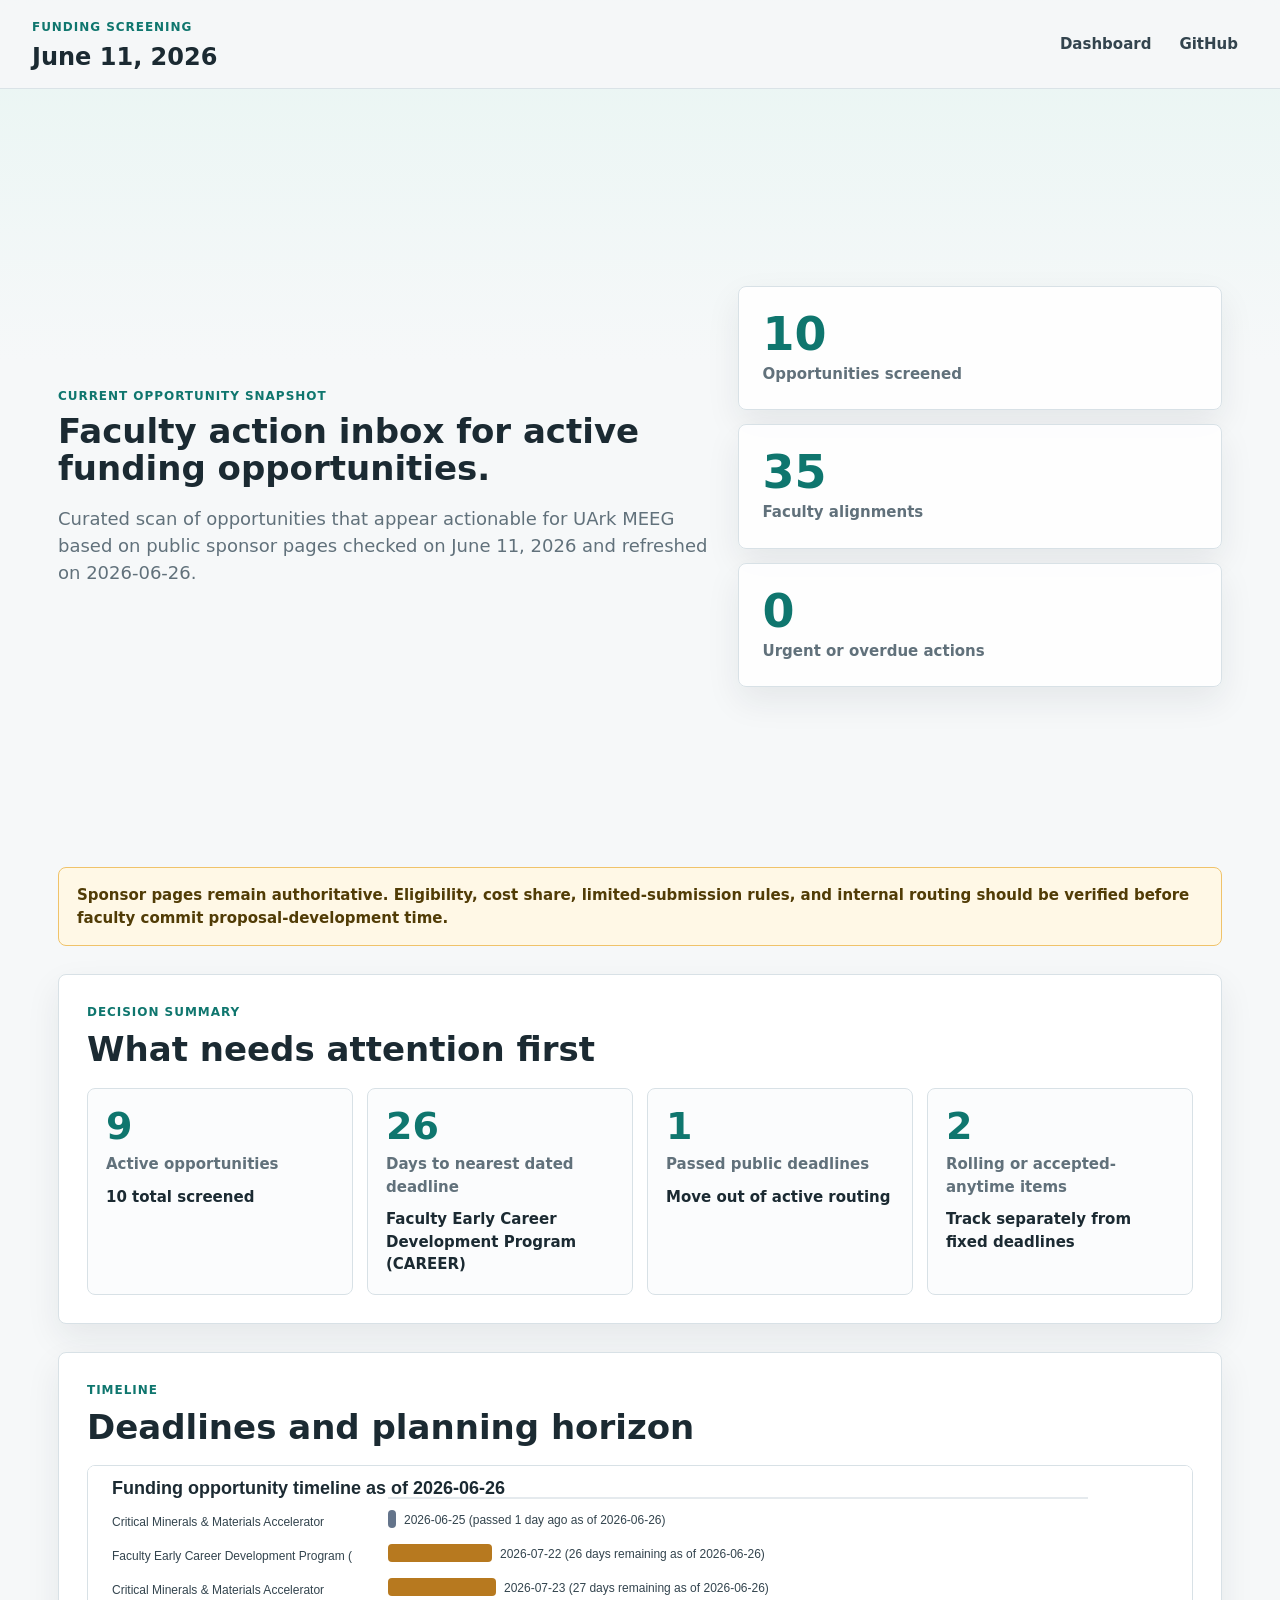
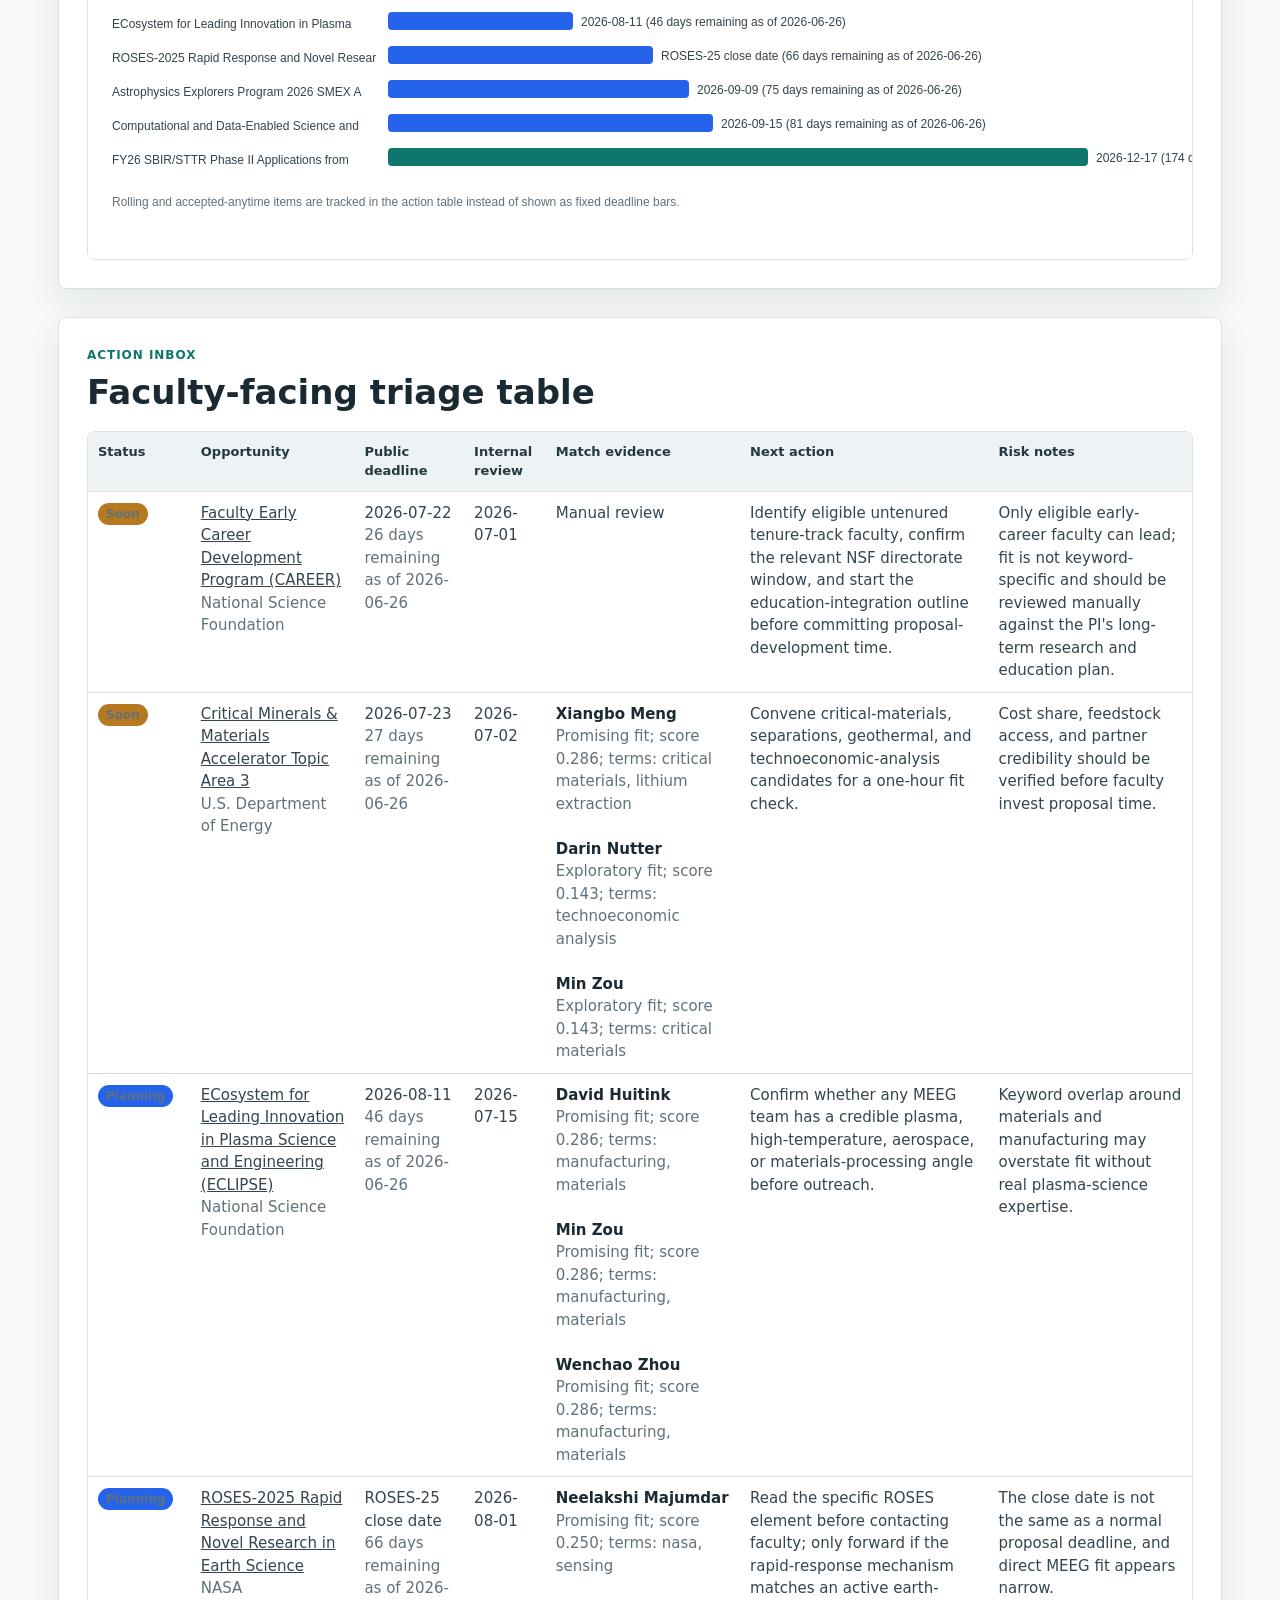
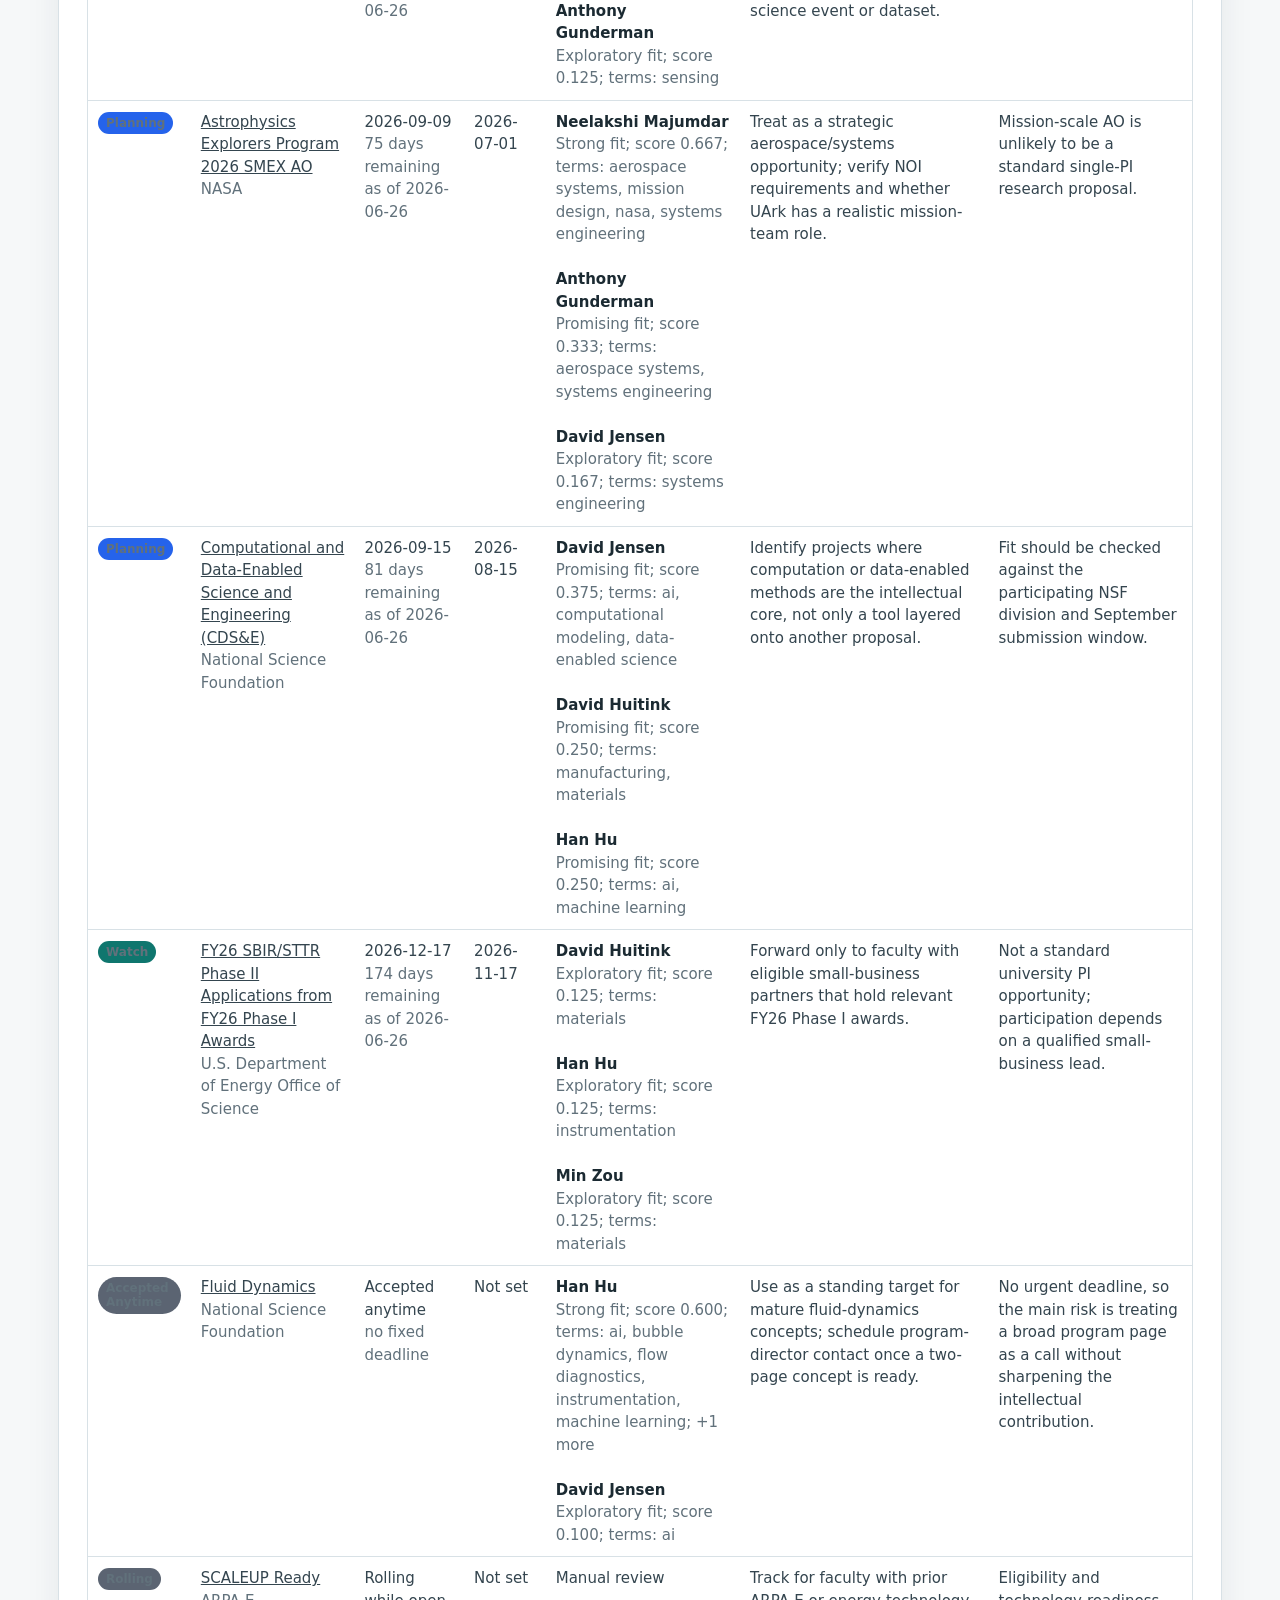
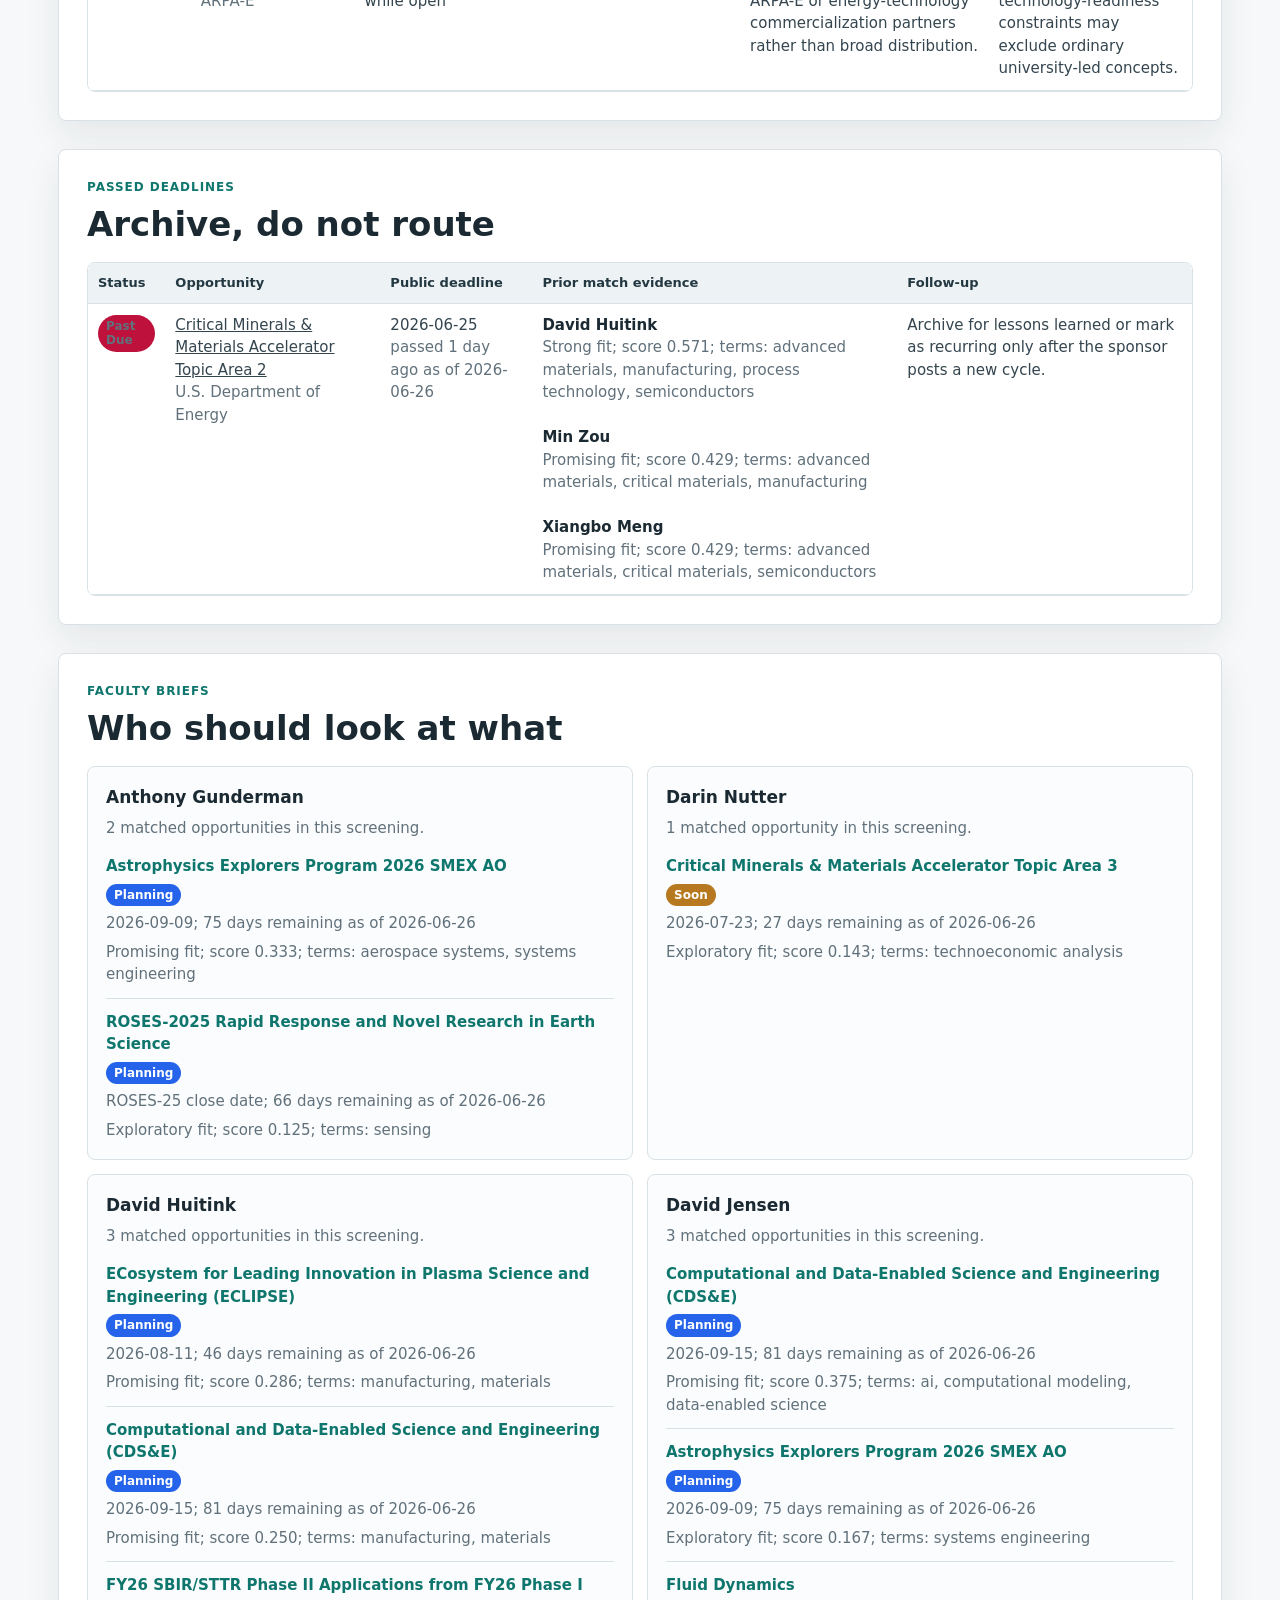
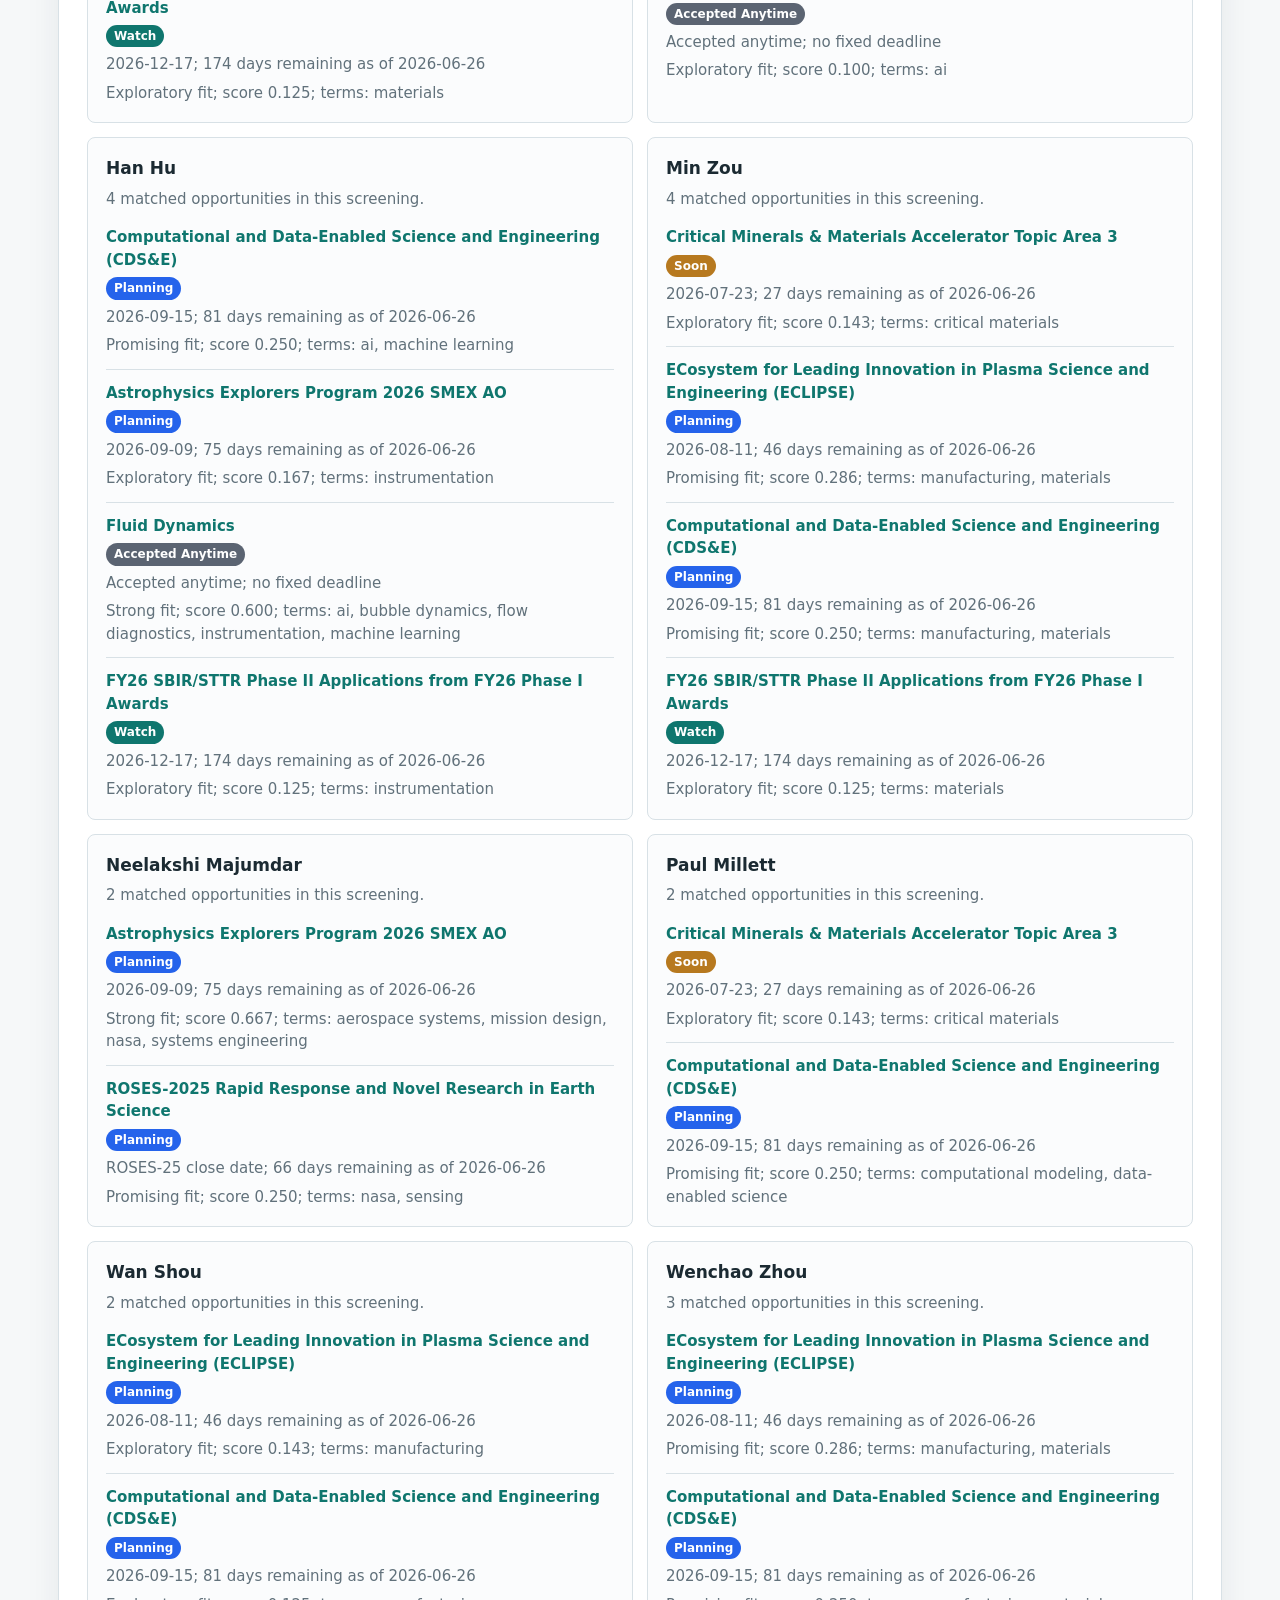
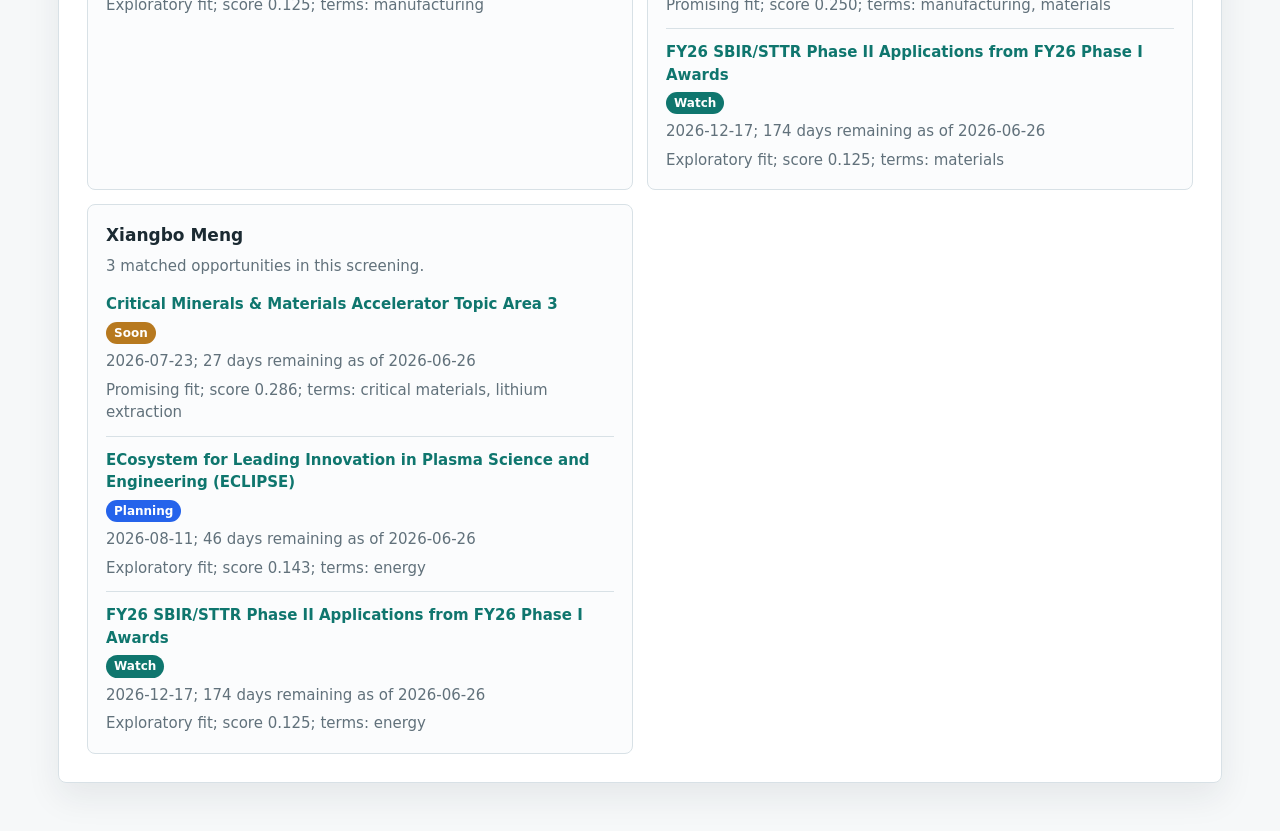
==== commit 78694b54: "Separate passed deadlines from active screenings" ====
--- a/site/screenings/2026-06-11.html
+++ b/site/screenings/2026-06-11.html
@@ -16,12 +16,12 @@
       <div class="overview-copy">
         <p class="eyebrow">Current opportunity snapshot</p>
         <h2>Faculty action inbox for active funding opportunities.</h2>
-        <p>Curated scan of opportunities that appear actionable for UArk MEEG based on public sponsor pages checked on June 11, 2026 and refreshed on 2026-06-23.</p>
+        <p>Curated scan of opportunities that appear actionable for UArk MEEG based on public sponsor pages checked on June 11, 2026 and refreshed on 2026-06-26.</p>
       </div>
       <div class="metrics">
         <div class="metric"><span>10</span><p>Opportunities screened</p></div>
         <div class="metric"><span>35</span><p>Faculty alignments</p></div>
-        <div class="metric"><span>1</span><p>Urgent or overdue actions</p></div>
+        <div class="metric"><span>0</span><p>Urgent or overdue actions</p></div>
       </div>
     </section>
     <section class="notice" role="note">
@@ -30,8 +30,9 @@
     <section class="panel">
       <div class="section-heading"><p class="eyebrow">Decision Summary</p><h2>What needs attention first</h2></div>
       <div class="summary-grid">
-        <article><span>2</span><p>Days to nearest dated deadline</p><strong>Critical Minerals &amp; Materials Accelerator Topic Area 2</strong></article>
-        <article><span>1</span><p>Internal reviews overdue</p><strong>Check routing before outreach</strong></article>
+        <article><span>9</span><p>Active opportunities</p><strong>10 total screened</strong></article>
+        <article><span>26</span><p>Days to nearest dated deadline</p><strong>Faculty Early Career Development Program (CAREER)</strong></article>
+        <article><span>1</span><p>Passed public deadlines</p><strong>Move out of active routing</strong></article>
         <article><span>2</span><p>Rolling or accepted-anytime items</p><strong>Track separately from fixed deadlines</strong></article>
       </div>
     </section>
@@ -39,32 +40,32 @@
       <div class="section-heading"><p class="eyebrow">Timeline</p><h2>Deadlines and planning horizon</h2></div>
       <div class="timeline-wrap"><svg xmlns="http://www.w3.org/2000/svg" width="1120" height="386" viewBox="0 0 1120 386" role="img" aria-label="Funding opportunity timeline">
 <rect width="100%" height="100%" fill="#ffffff"/>
-<text x="24" y="28" font-family="Arial, sans-serif" font-size="18" font-weight="700" fill="#1b2a32">Funding opportunity timeline as of 2026-06-23</text>
+<text x="24" y="28" font-family="Arial, sans-serif" font-size="18" font-weight="700" fill="#1b2a32">Funding opportunity timeline as of 2026-06-26</text>
 <line x1="300" y1="32" x2="1000" y2="32" stroke="#cbd5dc" stroke-width="1"/>
 <text x="24" y="60" font-family="Arial, sans-serif" font-size="12" fill="#33444e">Critical Minerals &amp; Materials Accelerator </text>
-<rect x="300" y="44" width="8" height="18" rx="4" fill="#be123c"/>
-<text x="316" y="58" font-family="Arial, sans-serif" font-size="12" fill="#33444e">2026-06-25 (2 days remaining as of 2026-06-23)</text>
+<rect x="300" y="44" width="8" height="18" rx="4" fill="#64748b"/>
+<text x="316" y="58" font-family="Arial, sans-serif" font-size="12" fill="#33444e">2026-06-25 (passed 1 day ago as of 2026-06-26)</text>
 <text x="24" y="94" font-family="Arial, sans-serif" font-size="12" fill="#33444e">Faculty Early Career Development Program (</text>
-<rect x="300" y="78" width="114" height="18" rx="4" fill="#b7791f"/>
-<text x="422" y="92" font-family="Arial, sans-serif" font-size="12" fill="#33444e">2026-07-22 (29 days remaining as of 2026-06-23)</text>
+<rect x="300" y="78" width="104" height="18" rx="4" fill="#b7791f"/>
+<text x="412" y="92" font-family="Arial, sans-serif" font-size="12" fill="#33444e">2026-07-22 (26 days remaining as of 2026-06-26)</text>
 <text x="24" y="128" font-family="Arial, sans-serif" font-size="12" fill="#33444e">Critical Minerals &amp; Materials Accelerator </text>
-<rect x="300" y="112" width="118" height="18" rx="4" fill="#b7791f"/>
-<text x="426" y="126" font-family="Arial, sans-serif" font-size="12" fill="#33444e">2026-07-23 (30 days remaining as of 2026-06-23)</text>
+<rect x="300" y="112" width="108" height="18" rx="4" fill="#b7791f"/>
+<text x="416" y="126" font-family="Arial, sans-serif" font-size="12" fill="#33444e">2026-07-23 (27 days remaining as of 2026-06-26)</text>
 <text x="24" y="162" font-family="Arial, sans-serif" font-size="12" fill="#33444e">ECosystem for Leading Innovation in Plasma</text>
-<rect x="300" y="146" width="193" height="18" rx="4" fill="#2563eb"/>
-<text x="501" y="160" font-family="Arial, sans-serif" font-size="12" fill="#33444e">2026-08-11 (49 days remaining as of 2026-06-23)</text>
+<rect x="300" y="146" width="185" height="18" rx="4" fill="#2563eb"/>
+<text x="493" y="160" font-family="Arial, sans-serif" font-size="12" fill="#33444e">2026-08-11 (46 days remaining as of 2026-06-26)</text>
 <text x="24" y="196" font-family="Arial, sans-serif" font-size="12" fill="#33444e">ROSES-2025 Rapid Response and Novel Resear</text>
-<rect x="300" y="180" width="272" height="18" rx="4" fill="#2563eb"/>
-<text x="580" y="194" font-family="Arial, sans-serif" font-size="12" fill="#33444e">ROSES-25 close date (69 days remaining as of 2026-06-23)</text>
+<rect x="300" y="180" width="265" height="18" rx="4" fill="#2563eb"/>
+<text x="573" y="194" font-family="Arial, sans-serif" font-size="12" fill="#33444e">ROSES-25 close date (66 days remaining as of 2026-06-26)</text>
 <text x="24" y="230" font-family="Arial, sans-serif" font-size="12" fill="#33444e">Astrophysics Explorers Program 2026 SMEX A</text>
-<rect x="300" y="214" width="308" height="18" rx="4" fill="#2563eb"/>
-<text x="616" y="228" font-family="Arial, sans-serif" font-size="12" fill="#33444e">2026-09-09 (78 days remaining as of 2026-06-23)</text>
+<rect x="300" y="214" width="301" height="18" rx="4" fill="#2563eb"/>
+<text x="609" y="228" font-family="Arial, sans-serif" font-size="12" fill="#33444e">2026-09-09 (75 days remaining as of 2026-06-26)</text>
 <text x="24" y="264" font-family="Arial, sans-serif" font-size="12" fill="#33444e">Computational and Data-Enabled Science and</text>
-<rect x="300" y="248" width="332" height="18" rx="4" fill="#2563eb"/>
-<text x="640" y="262" font-family="Arial, sans-serif" font-size="12" fill="#33444e">2026-09-15 (84 days remaining as of 2026-06-23)</text>
+<rect x="300" y="248" width="325" height="18" rx="4" fill="#2563eb"/>
+<text x="633" y="262" font-family="Arial, sans-serif" font-size="12" fill="#33444e">2026-09-15 (81 days remaining as of 2026-06-26)</text>
 <text x="24" y="298" font-family="Arial, sans-serif" font-size="12" fill="#33444e">FY26 SBIR/STTR Phase II Applications from </text>
 <rect x="300" y="282" width="700" height="18" rx="4" fill="#0f766e"/>
-<text x="1008" y="296" font-family="Arial, sans-serif" font-size="12" fill="#33444e">2026-12-17 (177 days remaining as of 2026-06-23)</text>
+<text x="1008" y="296" font-family="Arial, sans-serif" font-size="12" fill="#33444e">2026-12-17 (174 days remaining as of 2026-06-26)</text>
 <text x="24" y="340" font-family="Arial, sans-serif" font-size="12" fill="#61717b">Rolling and accepted-anytime items are tracked in the action table instead of shown as fixed deadline bars.</text>
 </svg></div>
     </section>
@@ -72,12 +73,21 @@
       <div class="section-heading"><p class="eyebrow">Action Inbox</p><h2>Faculty-facing triage table</h2></div>
       <div class="table-wrap"><table class="report-table">
         <thead><tr><th>Status</th><th>Opportunity</th><th>Public deadline</th><th>Internal review</th><th>Match evidence</th><th>Next action</th><th>Risk notes</th></tr></thead>
-        <tbody><tr><td><span class="status-pill internal-review-overdue">Internal Review Overdue</span></td><td><a href="https://eere-exchange.energy.gov/Default.aspx?Search=3589&amp;SearchType=">Critical Minerals &amp; Materials Accelerator Topic Area 2</a><br><span>U.S. Department of Energy</span></td><td>2026-06-25<br><span>2 days remaining as of 2026-06-23</span></td><td>2026-06-18 (overdue)</td><td><strong>David Huitink</strong><br><span>Strong fit; score 0.571; terms: advanced materials, manufacturing, process technology, semiconductors</span><br><br><strong>Min Zou</strong><br><span>Promising fit; score 0.429; terms: advanced materials, critical materials, manufacturing</span><br><br><strong>Xiangbo Meng</strong><br><span>Promising fit; score 0.429; terms: advanced materials, critical materials, semiconductors</span></td><td>Pursue only if a PI team, partner roles, and cost-share assumptions can be confirmed immediately with the DOE NOFO in hand.</td><td>Very short runway; topic fit depends on semiconductor-materials process capability and likely industry or national-lab relevance.</td></tr><tr><td><span class="status-pill soon">Soon</span></td><td><a href="https://www.nsf.gov/funding/opportunities/career-faculty-early-career-development-program">Faculty Early Career Development Program (CAREER)</a><br><span>National Science Foundation</span></td><td>2026-07-22<br><span>29 days remaining as of 2026-06-23</span></td><td>2026-07-01</td><td>Manual review</td><td>Identify eligible untenured tenure-track faculty, confirm the relevant NSF directorate window, and start the education-integration outline before committing proposal-development time.</td><td>Only eligible early-career faculty can lead; fit is not keyword-specific and should be reviewed manually against the PI&#x27;s long-term research and education plan.</td></tr><tr><td><span class="status-pill soon">Soon</span></td><td><a href="https://eere-exchange.energy.gov/Default.aspx?Search=3589&amp;SearchType=">Critical Minerals &amp; Materials Accelerator Topic Area 3</a><br><span>U.S. Department of Energy</span></td><td>2026-07-23<br><span>30 days remaining as of 2026-06-23</span></td><td>2026-07-02</td><td><strong>Xiangbo Meng</strong><br><span>Promising fit; score 0.286; terms: critical materials, lithium extraction</span><br><br><strong>Darin Nutter</strong><br><span>Exploratory fit; score 0.143; terms: technoeconomic analysis</span><br><br><strong>Min Zou</strong><br><span>Exploratory fit; score 0.143; terms: critical materials</span></td><td>Convene critical-materials, separations, geothermal, and technoeconomic-analysis candidates for a one-hour fit check.</td><td>Cost share, feedstock access, and partner credibility should be verified before faculty invest proposal time.</td></tr><tr><td><span class="status-pill planning">Planning</span></td><td><a href="https://www.nsf.gov/funding/opportunities/eclipse-ecosystem-leading-innovation-plasma-science-engineering">ECosystem for Leading Innovation in Plasma Science and Engineering (ECLIPSE)</a><br><span>National Science Foundation</span></td><td>2026-08-11<br><span>49 days remaining as of 2026-06-23</span></td><td>2026-07-15</td><td><strong>David Huitink</strong><br><span>Promising fit; score 0.286; terms: manufacturing, materials</span><br><br><strong>Min Zou</strong><br><span>Promising fit; score 0.286; terms: manufacturing, materials</span><br><br><strong>Wenchao Zhou</strong><br><span>Promising fit; score 0.286; terms: manufacturing, materials</span></td><td>Confirm whether any MEEG team has a credible plasma, high-temperature, aerospace, or materials-processing angle before outreach.</td><td>Keyword overlap around materials and manufacturing may overstate fit without real plasma-science expertise.</td></tr><tr><td><span class="status-pill planning">Planning</span></td><td><a href="https://simpler.grants.gov/opportunity/f412520b-5594-4ff2-ae51-9de1b8d8efef">ROSES-2025 Rapid Response and Novel Research in Earth Science</a><br><span>NASA</span></td><td>ROSES-25 close date<br><span>69 days remaining as of 2026-06-23</span></td><td>2026-08-01</td><td><strong>Neelakshi Majumdar</strong><br><span>Promising fit; score 0.250; terms: nasa, sensing</span><br><br><strong>Anthony Gunderman</strong><br><span>Exploratory fit; score 0.125; terms: sensing</span></td><td>Read the specific ROSES element before contacting faculty; only forward if the rapid-response mechanism matches an active earth-science event or dataset.</td><td>The close date is not the same as a normal proposal deadline, and direct MEEG fit appears narrow.</td></tr><tr><td><span class="status-pill planning">Planning</span></td><td><a href="https://science.nasa.gov/researchers/sara/grant-solicitations/">Astrophysics Explorers Program 2026 SMEX AO</a><br><span>NASA</span></td><td>2026-09-09<br><span>78 days remaining as of 2026-06-23</span></td><td>2026-07-01</td><td><strong>Neelakshi Majumdar</strong><br><span>Strong fit; score 0.667; terms: aerospace systems, mission design, nasa, systems engineering</span><br><br><strong>Anthony Gunderman</strong><br><span>Promising fit; score 0.333; terms: aerospace systems, systems engineering</span><br><br><strong>David Jensen</strong><br><span>Exploratory fit; score 0.167; terms: systems engineering</span></td><td>Treat as a strategic aerospace/systems opportunity; verify NOI requirements and whether UArk has a realistic mission-team role.</td><td>Mission-scale AO is unlikely to be a standard single-PI research proposal.</td></tr><tr><td><span class="status-pill planning">Planning</span></td><td><a href="https://www.nsf.gov/funding/opportunities/cdse-computational-data-enabled-science-engineering">Computational and Data-Enabled Science and Engineering (CDS&amp;E)</a><br><span>National Science Foundation</span></td><td>2026-09-15<br><span>84 days remaining as of 2026-06-23</span></td><td>2026-08-15</td><td><strong>David Jensen</strong><br><span>Promising fit; score 0.375; terms: ai, computational modeling, data-enabled science</span><br><br><strong>David Huitink</strong><br><span>Promising fit; score 0.250; terms: manufacturing, materials</span><br><br><strong>Han Hu</strong><br><span>Promising fit; score 0.250; terms: ai, machine learning</span></td><td>Identify projects where computation or data-enabled methods are the intellectual core, not only a tool layered onto another proposal.</td><td>Fit should be checked against the participating NSF division and September submission window.</td></tr><tr><td><span class="status-pill watch">Watch</span></td><td><a href="https://science.osti.gov/grants/FOAs/Open">FY26 SBIR/STTR Phase II Applications from FY26 Phase I Awards</a><br><span>U.S. Department of Energy Office of Science</span></td><td>2026-12-17<br><span>177 days remaining as of 2026-06-23</span></td><td>2026-11-17</td><td><strong>David Huitink</strong><br><span>Exploratory fit; score 0.125; terms: materials</span><br><br><strong>Han Hu</strong><br><span>Exploratory fit; score 0.125; terms: instrumentation</span><br><br><strong>Min Zou</strong><br><span>Exploratory fit; score 0.125; terms: materials</span></td><td>Forward only to faculty with eligible small-business partners that hold relevant FY26 Phase I awards.</td><td>Not a standard university PI opportunity; participation depends on a qualified small-business lead.</td></tr><tr><td><span class="status-pill accepted-anytime">Accepted Anytime</span></td><td><a href="https://www.nsf.gov/funding/opportunities/fluid-dynamics">Fluid Dynamics</a><br><span>National Science Foundation</span></td><td>Accepted anytime<br><span>no fixed deadline</span></td><td>Not set</td><td><strong>Han Hu</strong><br><span>Strong fit; score 0.600; terms: ai, bubble dynamics, flow diagnostics, instrumentation, machine learning; +1 more</span><br><br><strong>David Jensen</strong><br><span>Exploratory fit; score 0.100; terms: ai</span></td><td>Use as a standing target for mature fluid-dynamics concepts; schedule program-director contact once a two-page concept is ready.</td><td>No urgent deadline, so the main risk is treating a broad program page as a call without sharpening the intellectual contribution.</td></tr><tr><td><span class="status-pill rolling">Rolling</span></td><td><a href="https://arpa-e-foa.energy.gov/Default.aspx?Search=CONNECT&amp;SearchType=">SCALEUP Ready</a><br><span>ARPA-E</span></td><td>Rolling while open</td><td>Not set</td><td>Manual review</td><td>Track for faculty with prior ARPA-E or energy-technology commercialization partners rather than broad distribution.</td><td>Eligibility and technology-readiness constraints may exclude ordinary university-led concepts.</td></tr></tbody>
+        <tbody><tr><td><span class="status-pill soon">Soon</span></td><td><a href="https://www.nsf.gov/funding/opportunities/career-faculty-early-career-development-program">Faculty Early Career Development Program (CAREER)</a><br><span>National Science Foundation</span></td><td>2026-07-22<br><span>26 days remaining as of 2026-06-26</span></td><td>2026-07-01</td><td>Manual review</td><td>Identify eligible untenured tenure-track faculty, confirm the relevant NSF directorate window, and start the education-integration outline before committing proposal-development time.</td><td>Only eligible early-career faculty can lead; fit is not keyword-specific and should be reviewed manually against the PI&#x27;s long-term research and education plan.</td></tr><tr><td><span class="status-pill soon">Soon</span></td><td><a href="https://eere-exchange.energy.gov/Default.aspx?Search=3589&amp;SearchType=">Critical Minerals &amp; Materials Accelerator Topic Area 3</a><br><span>U.S. Department of Energy</span></td><td>2026-07-23<br><span>27 days remaining as of 2026-06-26</span></td><td>2026-07-02</td><td><strong>Xiangbo Meng</strong><br><span>Promising fit; score 0.286; terms: critical materials, lithium extraction</span><br><br><strong>Darin Nutter</strong><br><span>Exploratory fit; score 0.143; terms: technoeconomic analysis</span><br><br><strong>Min Zou</strong><br><span>Exploratory fit; score 0.143; terms: critical materials</span></td><td>Convene critical-materials, separations, geothermal, and technoeconomic-analysis candidates for a one-hour fit check.</td><td>Cost share, feedstock access, and partner credibility should be verified before faculty invest proposal time.</td></tr><tr><td><span class="status-pill planning">Planning</span></td><td><a href="https://www.nsf.gov/funding/opportunities/eclipse-ecosystem-leading-innovation-plasma-science-engineering">ECosystem for Leading Innovation in Plasma Science and Engineering (ECLIPSE)</a><br><span>National Science Foundation</span></td><td>2026-08-11<br><span>46 days remaining as of 2026-06-26</span></td><td>2026-07-15</td><td><strong>David Huitink</strong><br><span>Promising fit; score 0.286; terms: manufacturing, materials</span><br><br><strong>Min Zou</strong><br><span>Promising fit; score 0.286; terms: manufacturing, materials</span><br><br><strong>Wenchao Zhou</strong><br><span>Promising fit; score 0.286; terms: manufacturing, materials</span></td><td>Confirm whether any MEEG team has a credible plasma, high-temperature, aerospace, or materials-processing angle before outreach.</td><td>Keyword overlap around materials and manufacturing may overstate fit without real plasma-science expertise.</td></tr><tr><td><span class="status-pill planning">Planning</span></td><td><a href="https://simpler.grants.gov/opportunity/f412520b-5594-4ff2-ae51-9de1b8d8efef">ROSES-2025 Rapid Response and Novel Research in Earth Science</a><br><span>NASA</span></td><td>ROSES-25 close date<br><span>66 days remaining as of 2026-06-26</span></td><td>2026-08-01</td><td><strong>Neelakshi Majumdar</strong><br><span>Promising fit; score 0.250; terms: nasa, sensing</span><br><br><strong>Anthony Gunderman</strong><br><span>Exploratory fit; score 0.125; terms: sensing</span></td><td>Read the specific ROSES element before contacting faculty; only forward if the rapid-response mechanism matches an active earth-science event or dataset.</td><td>The close date is not the same as a normal proposal deadline, and direct MEEG fit appears narrow.</td></tr><tr><td><span class="status-pill planning">Planning</span></td><td><a href="https://science.nasa.gov/researchers/sara/grant-solicitations/">Astrophysics Explorers Program 2026 SMEX AO</a><br><span>NASA</span></td><td>2026-09-09<br><span>75 days remaining as of 2026-06-26</span></td><td>2026-07-01</td><td><strong>Neelakshi Majumdar</strong><br><span>Strong fit; score 0.667; terms: aerospace systems, mission design, nasa, systems engineering</span><br><br><strong>Anthony Gunderman</strong><br><span>Promising fit; score 0.333; terms: aerospace systems, systems engineering</span><br><br><strong>David Jensen</strong><br><span>Exploratory fit; score 0.167; terms: systems engineering</span></td><td>Treat as a strategic aerospace/systems opportunity; verify NOI requirements and whether UArk has a realistic mission-team role.</td><td>Mission-scale AO is unlikely to be a standard single-PI research proposal.</td></tr><tr><td><span class="status-pill planning">Planning</span></td><td><a href="https://www.nsf.gov/funding/opportunities/cdse-computational-data-enabled-science-engineering">Computational and Data-Enabled Science and Engineering (CDS&amp;E)</a><br><span>National Science Foundation</span></td><td>2026-09-15<br><span>81 days remaining as of 2026-06-26</span></td><td>2026-08-15</td><td><strong>David Jensen</strong><br><span>Promising fit; score 0.375; terms: ai, computational modeling, data-enabled science</span><br><br><strong>David Huitink</strong><br><span>Promising fit; score 0.250; terms: manufacturing, materials</span><br><br><strong>Han Hu</strong><br><span>Promising fit; score 0.250; terms: ai, machine learning</span></td><td>Identify projects where computation or data-enabled methods are the intellectual core, not only a tool layered onto another proposal.</td><td>Fit should be checked against the participating NSF division and September submission window.</td></tr><tr><td><span class="status-pill watch">Watch</span></td><td><a href="https://science.osti.gov/grants/FOAs/Open">FY26 SBIR/STTR Phase II Applications from FY26 Phase I Awards</a><br><span>U.S. Department of Energy Office of Science</span></td><td>2026-12-17<br><span>174 days remaining as of 2026-06-26</span></td><td>2026-11-17</td><td><strong>David Huitink</strong><br><span>Exploratory fit; score 0.125; terms: materials</span><br><br><strong>Han Hu</strong><br><span>Exploratory fit; score 0.125; terms: instrumentation</span><br><br><strong>Min Zou</strong><br><span>Exploratory fit; score 0.125; terms: materials</span></td><td>Forward only to faculty with eligible small-business partners that hold relevant FY26 Phase I awards.</td><td>Not a standard university PI opportunity; participation depends on a qualified small-business lead.</td></tr><tr><td><span class="status-pill accepted-anytime">Accepted Anytime</span></td><td><a href="https://www.nsf.gov/funding/opportunities/fluid-dynamics">Fluid Dynamics</a><br><span>National Science Foundation</span></td><td>Accepted anytime<br><span>no fixed deadline</span></td><td>Not set</td><td><strong>Han Hu</strong><br><span>Strong fit; score 0.600; terms: ai, bubble dynamics, flow diagnostics, instrumentation, machine learning; +1 more</span><br><br><strong>David Jensen</strong><br><span>Exploratory fit; score 0.100; terms: ai</span></td><td>Use as a standing target for mature fluid-dynamics concepts; schedule program-director contact once a two-page concept is ready.</td><td>No urgent deadline, so the main risk is treating a broad program page as a call without sharpening the intellectual contribution.</td></tr><tr><td><span class="status-pill rolling">Rolling</span></td><td><a href="https://arpa-e-foa.energy.gov/Default.aspx?Search=CONNECT&amp;SearchType=">SCALEUP Ready</a><br><span>ARPA-E</span></td><td>Rolling while open</td><td>Not set</td><td>Manual review</td><td>Track for faculty with prior ARPA-E or energy-technology commercialization partners rather than broad distribution.</td><td>Eligibility and technology-readiness constraints may exclude ordinary university-led concepts.</td></tr></tbody>
       </table></div>
     </section>
+
+    <section class="panel">
+      <div class="section-heading"><p class="eyebrow">Passed Deadlines</p><h2>Archive, do not route</h2></div>
+      <div class="table-wrap"><table class="report-table">
+        <thead><tr><th>Status</th><th>Opportunity</th><th>Public deadline</th><th>Prior match evidence</th><th>Follow-up</th></tr></thead>
+        <tbody><tr><td><span class="status-pill past-due">Past Due</span></td><td><a href="https://eere-exchange.energy.gov/Default.aspx?Search=3589&amp;SearchType=">Critical Minerals &amp; Materials Accelerator Topic Area 2</a><br><span>U.S. Department of Energy</span></td><td>2026-06-25<br><span>passed 1 day ago as of 2026-06-26</span></td><td><strong>David Huitink</strong><br><span>Strong fit; score 0.571; terms: advanced materials, manufacturing, process technology, semiconductors</span><br><br><strong>Min Zou</strong><br><span>Promising fit; score 0.429; terms: advanced materials, critical materials, manufacturing</span><br><br><strong>Xiangbo Meng</strong><br><span>Promising fit; score 0.429; terms: advanced materials, critical materials, semiconductors</span></td><td>Archive for lessons learned or mark as recurring only after the sponsor posts a new cycle.</td></tr></tbody>
+      </table></div>
+    </section>
+
     <section class="panel">
       <div class="section-heading"><p class="eyebrow">Faculty Briefs</p><h2>Who should look at what</h2></div>
-      <div class="faculty-briefs"><article class="faculty-brief"><h3>Anthony Gunderman</h3><p>2 matched opportunities in this screening.</p><ul><li><a href="https://science.nasa.gov/researchers/sara/grant-solicitations/">Astrophysics Explorers Program 2026 SMEX AO</a><span class="status-pill planning">Planning</span><p>2026-09-09; 78 days remaining as of 2026-06-23</p><p>Promising fit; score 0.333; terms: aerospace systems, systems engineering</p></li><li><a href="https://simpler.grants.gov/opportunity/f412520b-5594-4ff2-ae51-9de1b8d8efef">ROSES-2025 Rapid Response and Novel Research in Earth Science</a><span class="status-pill planning">Planning</span><p>ROSES-25 close date; 69 days remaining as of 2026-06-23</p><p>Exploratory fit; score 0.125; terms: sensing</p></li></ul></article><article class="faculty-brief"><h3>Darin Nutter</h3><p>1 matched opportunity in this screening.</p><ul><li><a href="https://eere-exchange.energy.gov/Default.aspx?Search=3589&amp;SearchType=">Critical Minerals &amp; Materials Accelerator Topic Area 3</a><span class="status-pill soon">Soon</span><p>2026-07-23; 30 days remaining as of 2026-06-23</p><p>Exploratory fit; score 0.143; terms: technoeconomic analysis</p></li></ul></article><article class="faculty-brief"><h3>David Huitink</h3><p>4 matched opportunities in this screening.</p><ul><li><a href="https://eere-exchange.energy.gov/Default.aspx?Search=3589&amp;SearchType=">Critical Minerals &amp; Materials Accelerator Topic Area 2</a><span class="status-pill internal-review-overdue">Internal Review Overdue</span><p>2026-06-25; 2 days remaining as of 2026-06-23</p><p>Strong fit; score 0.571; terms: advanced materials, manufacturing, process technology, semiconductors</p></li><li><a href="https://www.nsf.gov/funding/opportunities/eclipse-ecosystem-leading-innovation-plasma-science-engineering">ECosystem for Leading Innovation in Plasma Science and Engineering (ECLIPSE)</a><span class="status-pill planning">Planning</span><p>2026-08-11; 49 days remaining as of 2026-06-23</p><p>Promising fit; score 0.286; terms: manufacturing, materials</p></li><li><a href="https://www.nsf.gov/funding/opportunities/cdse-computational-data-enabled-science-engineering">Computational and Data-Enabled Science and Engineering (CDS&amp;E)</a><span class="status-pill planning">Planning</span><p>2026-09-15; 84 days remaining as of 2026-06-23</p><p>Promising fit; score 0.250; terms: manufacturing, materials</p></li><li><a href="https://science.osti.gov/grants/FOAs/Open">FY26 SBIR/STTR Phase II Applications from FY26 Phase I Awards</a><span class="status-pill watch">Watch</span><p>2026-12-17; 177 days remaining as of 2026-06-23</p><p>Exploratory fit; score 0.125; terms: materials</p></li></ul></article><article class="faculty-brief"><h3>David Jensen</h3><p>3 matched opportunities in this screening.</p><ul><li><a href="https://www.nsf.gov/funding/opportunities/cdse-computational-data-enabled-science-engineering">Computational and Data-Enabled Science and Engineering (CDS&amp;E)</a><span class="status-pill planning">Planning</span><p>2026-09-15; 84 days remaining as of 2026-06-23</p><p>Promising fit; score 0.375; terms: ai, computational modeling, data-enabled science</p></li><li><a href="https://science.nasa.gov/researchers/sara/grant-solicitations/">Astrophysics Explorers Program 2026 SMEX AO</a><span class="status-pill planning">Planning</span><p>2026-09-09; 78 days remaining as of 2026-06-23</p><p>Exploratory fit; score 0.167; terms: systems engineering</p></li><li><a href="https://www.nsf.gov/funding/opportunities/fluid-dynamics">Fluid Dynamics</a><span class="status-pill accepted-anytime">Accepted Anytime</span><p>Accepted anytime; no fixed deadline</p><p>Exploratory fit; score 0.100; terms: ai</p></li></ul></article><article class="faculty-brief"><h3>Han Hu</h3><p>4 matched opportunities in this screening.</p><ul><li><a href="https://www.nsf.gov/funding/opportunities/cdse-computational-data-enabled-science-engineering">Computational and Data-Enabled Science and Engineering (CDS&amp;E)</a><span class="status-pill planning">Planning</span><p>2026-09-15; 84 days remaining as of 2026-06-23</p><p>Promising fit; score 0.250; terms: ai, machine learning</p></li><li><a href="https://science.nasa.gov/researchers/sara/grant-solicitations/">Astrophysics Explorers Program 2026 SMEX AO</a><span class="status-pill planning">Planning</span><p>2026-09-09; 78 days remaining as of 2026-06-23</p><p>Exploratory fit; score 0.167; terms: instrumentation</p></li><li><a href="https://www.nsf.gov/funding/opportunities/fluid-dynamics">Fluid Dynamics</a><span class="status-pill accepted-anytime">Accepted Anytime</span><p>Accepted anytime; no fixed deadline</p><p>Strong fit; score 0.600; terms: ai, bubble dynamics, flow diagnostics, instrumentation, machine learning</p></li><li><a href="https://science.osti.gov/grants/FOAs/Open">FY26 SBIR/STTR Phase II Applications from FY26 Phase I Awards</a><span class="status-pill watch">Watch</span><p>2026-12-17; 177 days remaining as of 2026-06-23</p><p>Exploratory fit; score 0.125; terms: instrumentation</p></li></ul></article><article class="faculty-brief"><h3>Min Zou</h3><p>5 matched opportunities in this screening.</p><ul><li><a href="https://eere-exchange.energy.gov/Default.aspx?Search=3589&amp;SearchType=">Critical Minerals &amp; Materials Accelerator Topic Area 2</a><span class="status-pill internal-review-overdue">Internal Review Overdue</span><p>2026-06-25; 2 days remaining as of 2026-06-23</p><p>Promising fit; score 0.429; terms: advanced materials, critical materials, manufacturing</p></li><li><a href="https://eere-exchange.energy.gov/Default.aspx?Search=3589&amp;SearchType=">Critical Minerals &amp; Materials Accelerator Topic Area 3</a><span class="status-pill soon">Soon</span><p>2026-07-23; 30 days remaining as of 2026-06-23</p><p>Exploratory fit; score 0.143; terms: critical materials</p></li><li><a href="https://www.nsf.gov/funding/opportunities/eclipse-ecosystem-leading-innovation-plasma-science-engineering">ECosystem for Leading Innovation in Plasma Science and Engineering (ECLIPSE)</a><span class="status-pill planning">Planning</span><p>2026-08-11; 49 days remaining as of 2026-06-23</p><p>Promising fit; score 0.286; terms: manufacturing, materials</p></li><li><a href="https://www.nsf.gov/funding/opportunities/cdse-computational-data-enabled-science-engineering">Computational and Data-Enabled Science and Engineering (CDS&amp;E)</a><span class="status-pill planning">Planning</span><p>2026-09-15; 84 days remaining as of 2026-06-23</p><p>Promising fit; score 0.250; terms: manufacturing, materials</p></li></ul></article><article class="faculty-brief"><h3>Neelakshi Majumdar</h3><p>2 matched opportunities in this screening.</p><ul><li><a href="https://science.nasa.gov/researchers/sara/grant-solicitations/">Astrophysics Explorers Program 2026 SMEX AO</a><span class="status-pill planning">Planning</span><p>2026-09-09; 78 days remaining as of 2026-06-23</p><p>Strong fit; score 0.667; terms: aerospace systems, mission design, nasa, systems engineering</p></li><li><a href="https://simpler.grants.gov/opportunity/f412520b-5594-4ff2-ae51-9de1b8d8efef">ROSES-2025 Rapid Response and Novel Research in Earth Science</a><span class="status-pill planning">Planning</span><p>ROSES-25 close date; 69 days remaining as of 2026-06-23</p><p>Promising fit; score 0.250; terms: nasa, sensing</p></li></ul></article><article class="faculty-brief"><h3>Paul Millett</h3><p>3 matched opportunities in this screening.</p><ul><li><a href="https://eere-exchange.energy.gov/Default.aspx?Search=3589&amp;SearchType=">Critical Minerals &amp; Materials Accelerator Topic Area 2</a><span class="status-pill internal-review-overdue">Internal Review Overdue</span><p>2026-06-25; 2 days remaining as of 2026-06-23</p><p>Exploratory fit; score 0.143; terms: critical materials</p></li><li><a href="https://eere-exchange.energy.gov/Default.aspx?Search=3589&amp;SearchType=">Critical Minerals &amp; Materials Accelerator Topic Area 3</a><span class="status-pill soon">Soon</span><p>2026-07-23; 30 days remaining as of 2026-06-23</p><p>Exploratory fit; score 0.143; terms: critical materials</p></li><li><a href="https://www.nsf.gov/funding/opportunities/cdse-computational-data-enabled-science-engineering">Computational and Data-Enabled Science and Engineering (CDS&amp;E)</a><span class="status-pill planning">Planning</span><p>2026-09-15; 84 days remaining as of 2026-06-23</p><p>Promising fit; score 0.250; terms: computational modeling, data-enabled science</p></li></ul></article><article class="faculty-brief"><h3>Wan Shou</h3><p>3 matched opportunities in this screening.</p><ul><li><a href="https://eere-exchange.energy.gov/Default.aspx?Search=3589&amp;SearchType=">Critical Minerals &amp; Materials Accelerator Topic Area 2</a><span class="status-pill internal-review-overdue">Internal Review Overdue</span><p>2026-06-25; 2 days remaining as of 2026-06-23</p><p>Promising fit; score 0.286; terms: manufacturing, process technology</p></li><li><a href="https://www.nsf.gov/funding/opportunities/eclipse-ecosystem-leading-innovation-plasma-science-engineering">ECosystem for Leading Innovation in Plasma Science and Engineering (ECLIPSE)</a><span class="status-pill planning">Planning</span><p>2026-08-11; 49 days remaining as of 2026-06-23</p><p>Exploratory fit; score 0.143; terms: manufacturing</p></li><li><a href="https://www.nsf.gov/funding/opportunities/cdse-computational-data-enabled-science-engineering">Computational and Data-Enabled Science and Engineering (CDS&amp;E)</a><span class="status-pill planning">Planning</span><p>2026-09-15; 84 days remaining as of 2026-06-23</p><p>Exploratory fit; score 0.125; terms: manufacturing</p></li></ul></article><article class="faculty-brief"><h3>Wenchao Zhou</h3><p>4 matched opportunities in this screening.</p><ul><li><a href="https://eere-exchange.energy.gov/Default.aspx?Search=3589&amp;SearchType=">Critical Minerals &amp; Materials Accelerator Topic Area 2</a><span class="status-pill internal-review-overdue">Internal Review Overdue</span><p>2026-06-25; 2 days remaining as of 2026-06-23</p><p>Promising fit; score 0.286; terms: manufacturing, process technology</p></li><li><a href="https://www.nsf.gov/funding/opportunities/eclipse-ecosystem-leading-innovation-plasma-science-engineering">ECosystem for Leading Innovation in Plasma Science and Engineering (ECLIPSE)</a><span class="status-pill planning">Planning</span><p>2026-08-11; 49 days remaining as of 2026-06-23</p><p>Promising fit; score 0.286; terms: manufacturing, materials</p></li><li><a href="https://www.nsf.gov/funding/opportunities/cdse-computational-data-enabled-science-engineering">Computational and Data-Enabled Science and Engineering (CDS&amp;E)</a><span class="status-pill planning">Planning</span><p>2026-09-15; 84 days remaining as of 2026-06-23</p><p>Promising fit; score 0.250; terms: manufacturing, materials</p></li><li><a href="https://science.osti.gov/grants/FOAs/Open">FY26 SBIR/STTR Phase II Applications from FY26 Phase I Awards</a><span class="status-pill watch">Watch</span><p>2026-12-17; 177 days remaining as of 2026-06-23</p><p>Exploratory fit; score 0.125; terms: materials</p></li></ul></article><article class="faculty-brief"><h3>Xiangbo Meng</h3><p>4 matched opportunities in this screening.</p><ul><li><a href="https://eere-exchange.energy.gov/Default.aspx?Search=3589&amp;SearchType=">Critical Minerals &amp; Materials Accelerator Topic Area 2</a><span class="status-pill internal-review-overdue">Internal Review Overdue</span><p>2026-06-25; 2 days remaining as of 2026-06-23</p><p>Promising fit; score 0.429; terms: advanced materials, critical materials, semiconductors</p></li><li><a href="https://eere-exchange.energy.gov/Default.aspx?Search=3589&amp;SearchType=">Critical Minerals &amp; Materials Accelerator Topic Area 3</a><span class="status-pill soon">Soon</span><p>2026-07-23; 30 days remaining as of 2026-06-23</p><p>Promising fit; score 0.286; terms: critical materials, lithium extraction</p></li><li><a href="https://www.nsf.gov/funding/opportunities/eclipse-ecosystem-leading-innovation-plasma-science-engineering">ECosystem for Leading Innovation in Plasma Science and Engineering (ECLIPSE)</a><span class="status-pill planning">Planning</span><p>2026-08-11; 49 days remaining as of 2026-06-23</p><p>Exploratory fit; score 0.143; terms: energy</p></li><li><a href="https://science.osti.gov/grants/FOAs/Open">FY26 SBIR/STTR Phase II Applications from FY26 Phase I Awards</a><span class="status-pill watch">Watch</span><p>2026-12-17; 177 days remaining as of 2026-06-23</p><p>Exploratory fit; score 0.125; terms: energy</p></li></ul></article></div>
+      <div class="faculty-briefs"><article class="faculty-brief"><h3>Anthony Gunderman</h3><p>2 matched opportunities in this screening.</p><ul><li><a href="https://science.nasa.gov/researchers/sara/grant-solicitations/">Astrophysics Explorers Program 2026 SMEX AO</a><span class="status-pill planning">Planning</span><p>2026-09-09; 75 days remaining as of 2026-06-26</p><p>Promising fit; score 0.333; terms: aerospace systems, systems engineering</p></li><li><a href="https://simpler.grants.gov/opportunity/f412520b-5594-4ff2-ae51-9de1b8d8efef">ROSES-2025 Rapid Response and Novel Research in Earth Science</a><span class="status-pill planning">Planning</span><p>ROSES-25 close date; 66 days remaining as of 2026-06-26</p><p>Exploratory fit; score 0.125; terms: sensing</p></li></ul></article><article class="faculty-brief"><h3>Darin Nutter</h3><p>1 matched opportunity in this screening.</p><ul><li><a href="https://eere-exchange.energy.gov/Default.aspx?Search=3589&amp;SearchType=">Critical Minerals &amp; Materials Accelerator Topic Area 3</a><span class="status-pill soon">Soon</span><p>2026-07-23; 27 days remaining as of 2026-06-26</p><p>Exploratory fit; score 0.143; terms: technoeconomic analysis</p></li></ul></article><article class="faculty-brief"><h3>David Huitink</h3><p>3 matched opportunities in this screening.</p><ul><li><a href="https://www.nsf.gov/funding/opportunities/eclipse-ecosystem-leading-innovation-plasma-science-engineering">ECosystem for Leading Innovation in Plasma Science and Engineering (ECLIPSE)</a><span class="status-pill planning">Planning</span><p>2026-08-11; 46 days remaining as of 2026-06-26</p><p>Promising fit; score 0.286; terms: manufacturing, materials</p></li><li><a href="https://www.nsf.gov/funding/opportunities/cdse-computational-data-enabled-science-engineering">Computational and Data-Enabled Science and Engineering (CDS&amp;E)</a><span class="status-pill planning">Planning</span><p>2026-09-15; 81 days remaining as of 2026-06-26</p><p>Promising fit; score 0.250; terms: manufacturing, materials</p></li><li><a href="https://science.osti.gov/grants/FOAs/Open">FY26 SBIR/STTR Phase II Applications from FY26 Phase I Awards</a><span class="status-pill watch">Watch</span><p>2026-12-17; 174 days remaining as of 2026-06-26</p><p>Exploratory fit; score 0.125; terms: materials</p></li></ul></article><article class="faculty-brief"><h3>David Jensen</h3><p>3 matched opportunities in this screening.</p><ul><li><a href="https://www.nsf.gov/funding/opportunities/cdse-computational-data-enabled-science-engineering">Computational and Data-Enabled Science and Engineering (CDS&amp;E)</a><span class="status-pill planning">Planning</span><p>2026-09-15; 81 days remaining as of 2026-06-26</p><p>Promising fit; score 0.375; terms: ai, computational modeling, data-enabled science</p></li><li><a href="https://science.nasa.gov/researchers/sara/grant-solicitations/">Astrophysics Explorers Program 2026 SMEX AO</a><span class="status-pill planning">Planning</span><p>2026-09-09; 75 days remaining as of 2026-06-26</p><p>Exploratory fit; score 0.167; terms: systems engineering</p></li><li><a href="https://www.nsf.gov/funding/opportunities/fluid-dynamics">Fluid Dynamics</a><span class="status-pill accepted-anytime">Accepted Anytime</span><p>Accepted anytime; no fixed deadline</p><p>Exploratory fit; score 0.100; terms: ai</p></li></ul></article><article class="faculty-brief"><h3>Han Hu</h3><p>4 matched opportunities in this screening.</p><ul><li><a href="https://www.nsf.gov/funding/opportunities/cdse-computational-data-enabled-science-engineering">Computational and Data-Enabled Science and Engineering (CDS&amp;E)</a><span class="status-pill planning">Planning</span><p>2026-09-15; 81 days remaining as of 2026-06-26</p><p>Promising fit; score 0.250; terms: ai, machine learning</p></li><li><a href="https://science.nasa.gov/researchers/sara/grant-solicitations/">Astrophysics Explorers Program 2026 SMEX AO</a><span class="status-pill planning">Planning</span><p>2026-09-09; 75 days remaining as of 2026-06-26</p><p>Exploratory fit; score 0.167; terms: instrumentation</p></li><li><a href="https://www.nsf.gov/funding/opportunities/fluid-dynamics">Fluid Dynamics</a><span class="status-pill accepted-anytime">Accepted Anytime</span><p>Accepted anytime; no fixed deadline</p><p>Strong fit; score 0.600; terms: ai, bubble dynamics, flow diagnostics, instrumentation, machine learning</p></li><li><a href="https://science.osti.gov/grants/FOAs/Open">FY26 SBIR/STTR Phase II Applications from FY26 Phase I Awards</a><span class="status-pill watch">Watch</span><p>2026-12-17; 174 days remaining as of 2026-06-26</p><p>Exploratory fit; score 0.125; terms: instrumentation</p></li></ul></article><article class="faculty-brief"><h3>Min Zou</h3><p>4 matched opportunities in this screening.</p><ul><li><a href="https://eere-exchange.energy.gov/Default.aspx?Search=3589&amp;SearchType=">Critical Minerals &amp; Materials Accelerator Topic Area 3</a><span class="status-pill soon">Soon</span><p>2026-07-23; 27 days remaining as of 2026-06-26</p><p>Exploratory fit; score 0.143; terms: critical materials</p></li><li><a href="https://www.nsf.gov/funding/opportunities/eclipse-ecosystem-leading-innovation-plasma-science-engineering">ECosystem for Leading Innovation in Plasma Science and Engineering (ECLIPSE)</a><span class="status-pill planning">Planning</span><p>2026-08-11; 46 days remaining as of 2026-06-26</p><p>Promising fit; score 0.286; terms: manufacturing, materials</p></li><li><a href="https://www.nsf.gov/funding/opportunities/cdse-computational-data-enabled-science-engineering">Computational and Data-Enabled Science and Engineering (CDS&amp;E)</a><span class="status-pill planning">Planning</span><p>2026-09-15; 81 days remaining as of 2026-06-26</p><p>Promising fit; score 0.250; terms: manufacturing, materials</p></li><li><a href="https://science.osti.gov/grants/FOAs/Open">FY26 SBIR/STTR Phase II Applications from FY26 Phase I Awards</a><span class="status-pill watch">Watch</span><p>2026-12-17; 174 days remaining as of 2026-06-26</p><p>Exploratory fit; score 0.125; terms: materials</p></li></ul></article><article class="faculty-brief"><h3>Neelakshi Majumdar</h3><p>2 matched opportunities in this screening.</p><ul><li><a href="https://science.nasa.gov/researchers/sara/grant-solicitations/">Astrophysics Explorers Program 2026 SMEX AO</a><span class="status-pill planning">Planning</span><p>2026-09-09; 75 days remaining as of 2026-06-26</p><p>Strong fit; score 0.667; terms: aerospace systems, mission design, nasa, systems engineering</p></li><li><a href="https://simpler.grants.gov/opportunity/f412520b-5594-4ff2-ae51-9de1b8d8efef">ROSES-2025 Rapid Response and Novel Research in Earth Science</a><span class="status-pill planning">Planning</span><p>ROSES-25 close date; 66 days remaining as of 2026-06-26</p><p>Promising fit; score 0.250; terms: nasa, sensing</p></li></ul></article><article class="faculty-brief"><h3>Paul Millett</h3><p>2 matched opportunities in this screening.</p><ul><li><a href="https://eere-exchange.energy.gov/Default.aspx?Search=3589&amp;SearchType=">Critical Minerals &amp; Materials Accelerator Topic Area 3</a><span class="status-pill soon">Soon</span><p>2026-07-23; 27 days remaining as of 2026-06-26</p><p>Exploratory fit; score 0.143; terms: critical materials</p></li><li><a href="https://www.nsf.gov/funding/opportunities/cdse-computational-data-enabled-science-engineering">Computational and Data-Enabled Science and Engineering (CDS&amp;E)</a><span class="status-pill planning">Planning</span><p>2026-09-15; 81 days remaining as of 2026-06-26</p><p>Promising fit; score 0.250; terms: computational modeling, data-enabled science</p></li></ul></article><article class="faculty-brief"><h3>Wan Shou</h3><p>2 matched opportunities in this screening.</p><ul><li><a href="https://www.nsf.gov/funding/opportunities/eclipse-ecosystem-leading-innovation-plasma-science-engineering">ECosystem for Leading Innovation in Plasma Science and Engineering (ECLIPSE)</a><span class="status-pill planning">Planning</span><p>2026-08-11; 46 days remaining as of 2026-06-26</p><p>Exploratory fit; score 0.143; terms: manufacturing</p></li><li><a href="https://www.nsf.gov/funding/opportunities/cdse-computational-data-enabled-science-engineering">Computational and Data-Enabled Science and Engineering (CDS&amp;E)</a><span class="status-pill planning">Planning</span><p>2026-09-15; 81 days remaining as of 2026-06-26</p><p>Exploratory fit; score 0.125; terms: manufacturing</p></li></ul></article><article class="faculty-brief"><h3>Wenchao Zhou</h3><p>3 matched opportunities in this screening.</p><ul><li><a href="https://www.nsf.gov/funding/opportunities/eclipse-ecosystem-leading-innovation-plasma-science-engineering">ECosystem for Leading Innovation in Plasma Science and Engineering (ECLIPSE)</a><span class="status-pill planning">Planning</span><p>2026-08-11; 46 days remaining as of 2026-06-26</p><p>Promising fit; score 0.286; terms: manufacturing, materials</p></li><li><a href="https://www.nsf.gov/funding/opportunities/cdse-computational-data-enabled-science-engineering">Computational and Data-Enabled Science and Engineering (CDS&amp;E)</a><span class="status-pill planning">Planning</span><p>2026-09-15; 81 days remaining as of 2026-06-26</p><p>Promising fit; score 0.250; terms: manufacturing, materials</p></li><li><a href="https://science.osti.gov/grants/FOAs/Open">FY26 SBIR/STTR Phase II Applications from FY26 Phase I Awards</a><span class="status-pill watch">Watch</span><p>2026-12-17; 174 days remaining as of 2026-06-26</p><p>Exploratory fit; score 0.125; terms: materials</p></li></ul></article><article class="faculty-brief"><h3>Xiangbo Meng</h3><p>3 matched opportunities in this screening.</p><ul><li><a href="https://eere-exchange.energy.gov/Default.aspx?Search=3589&amp;SearchType=">Critical Minerals &amp; Materials Accelerator Topic Area 3</a><span class="status-pill soon">Soon</span><p>2026-07-23; 27 days remaining as of 2026-06-26</p><p>Promising fit; score 0.286; terms: critical materials, lithium extraction</p></li><li><a href="https://www.nsf.gov/funding/opportunities/eclipse-ecosystem-leading-innovation-plasma-science-engineering">ECosystem for Leading Innovation in Plasma Science and Engineering (ECLIPSE)</a><span class="status-pill planning">Planning</span><p>2026-08-11; 46 days remaining as of 2026-06-26</p><p>Exploratory fit; score 0.143; terms: energy</p></li><li><a href="https://science.osti.gov/grants/FOAs/Open">FY26 SBIR/STTR Phase II Applications from FY26 Phase I Awards</a><span class="status-pill watch">Watch</span><p>2026-12-17; 174 days remaining as of 2026-06-26</p><p>Exploratory fit; score 0.125; terms: energy</p></li></ul></article></div>
     </section>
   </main>
 </body>
--- a/site/styles.css
+++ b/site/styles.css
@@ -351,7 +351,7 @@
 
 .summary-grid {
   display: grid;
-  grid-template-columns: repeat(3, minmax(0, 1fr));
+  grid-template-columns: repeat(auto-fit, minmax(190px, 1fr));
   gap: 14px;
 }
 
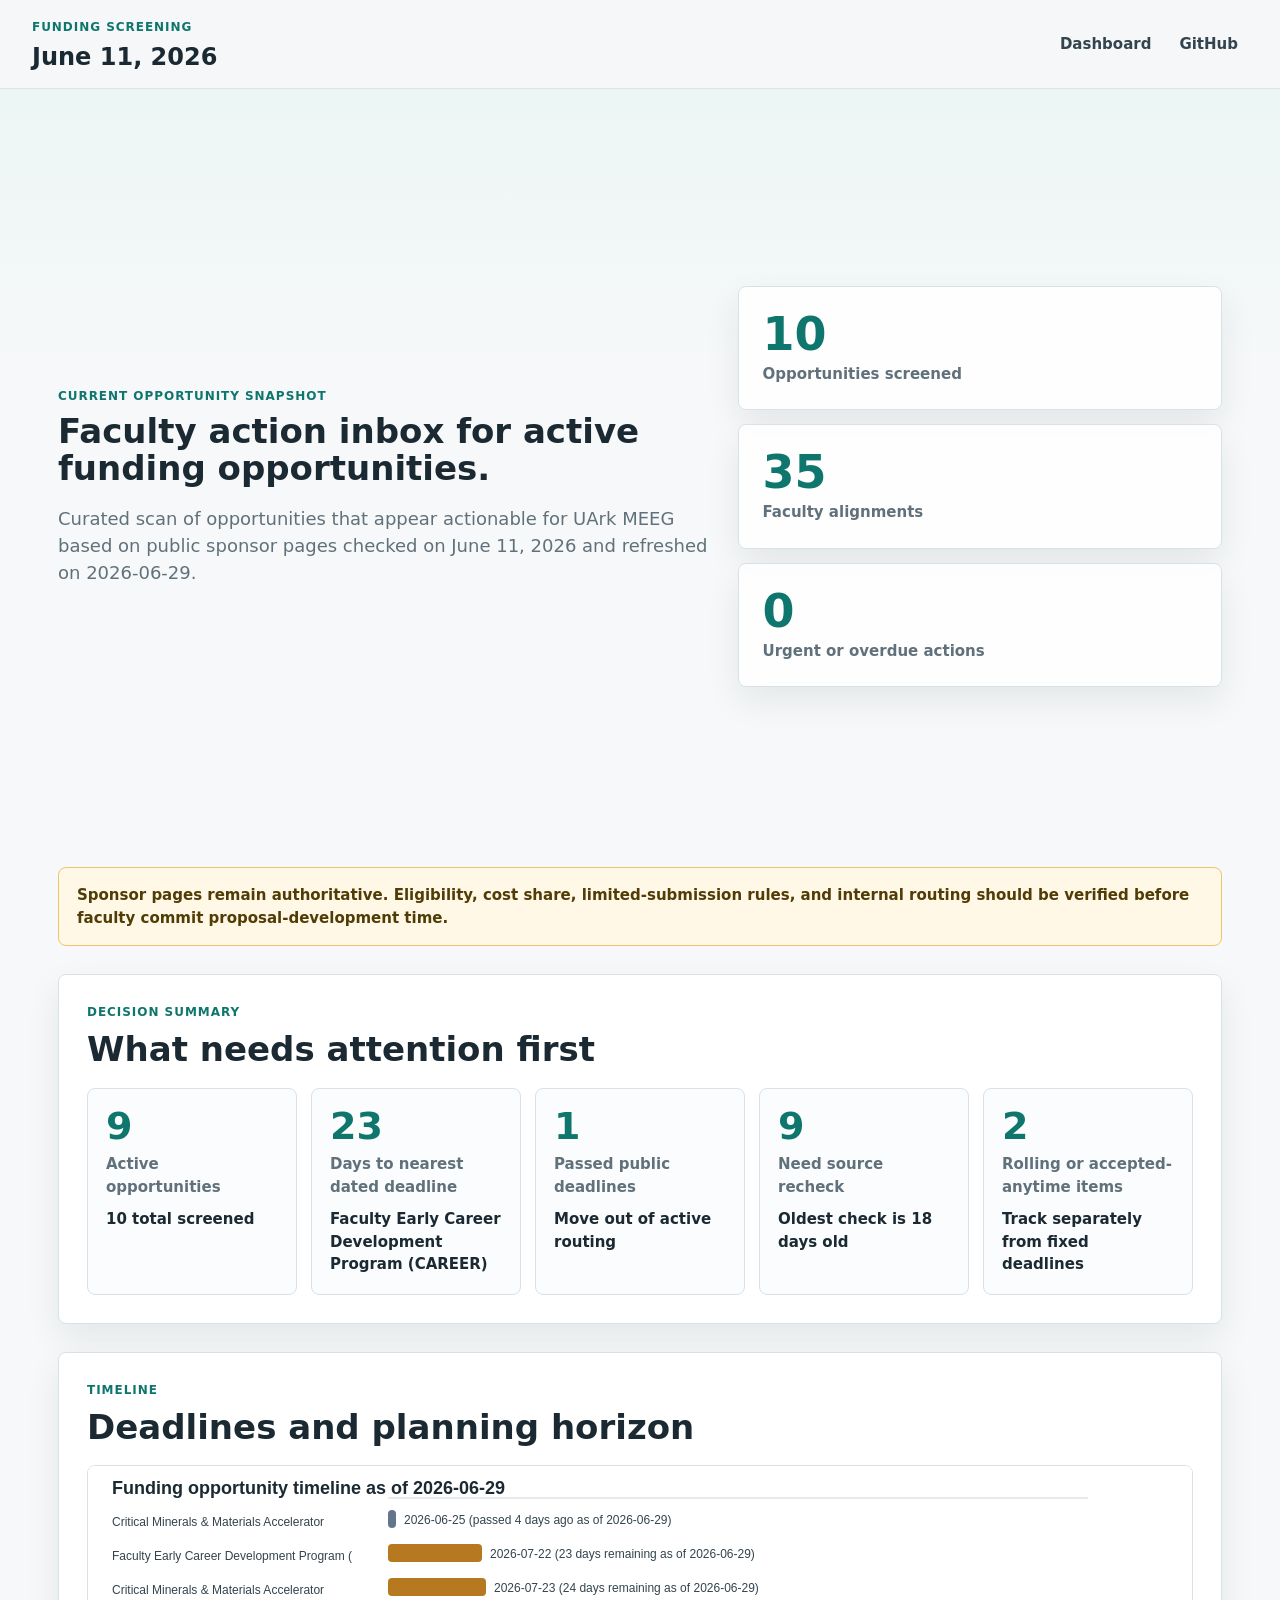
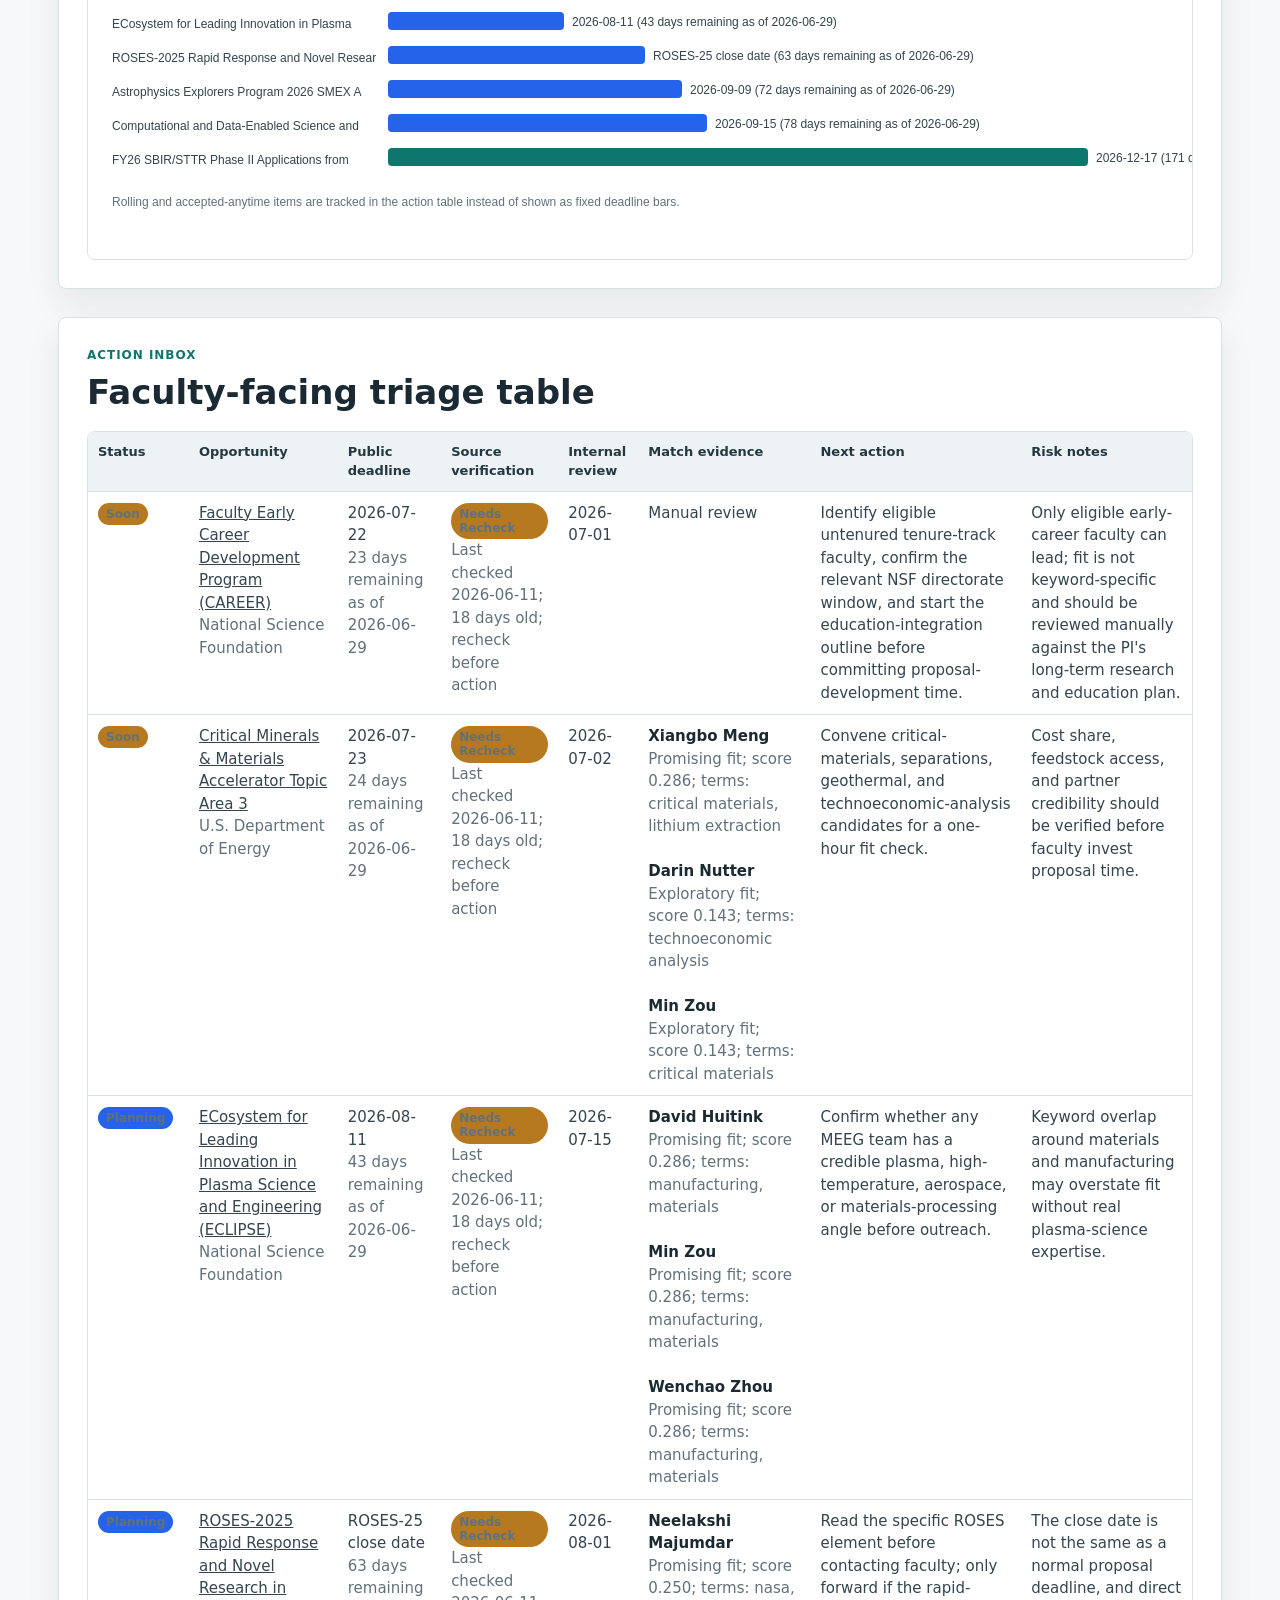
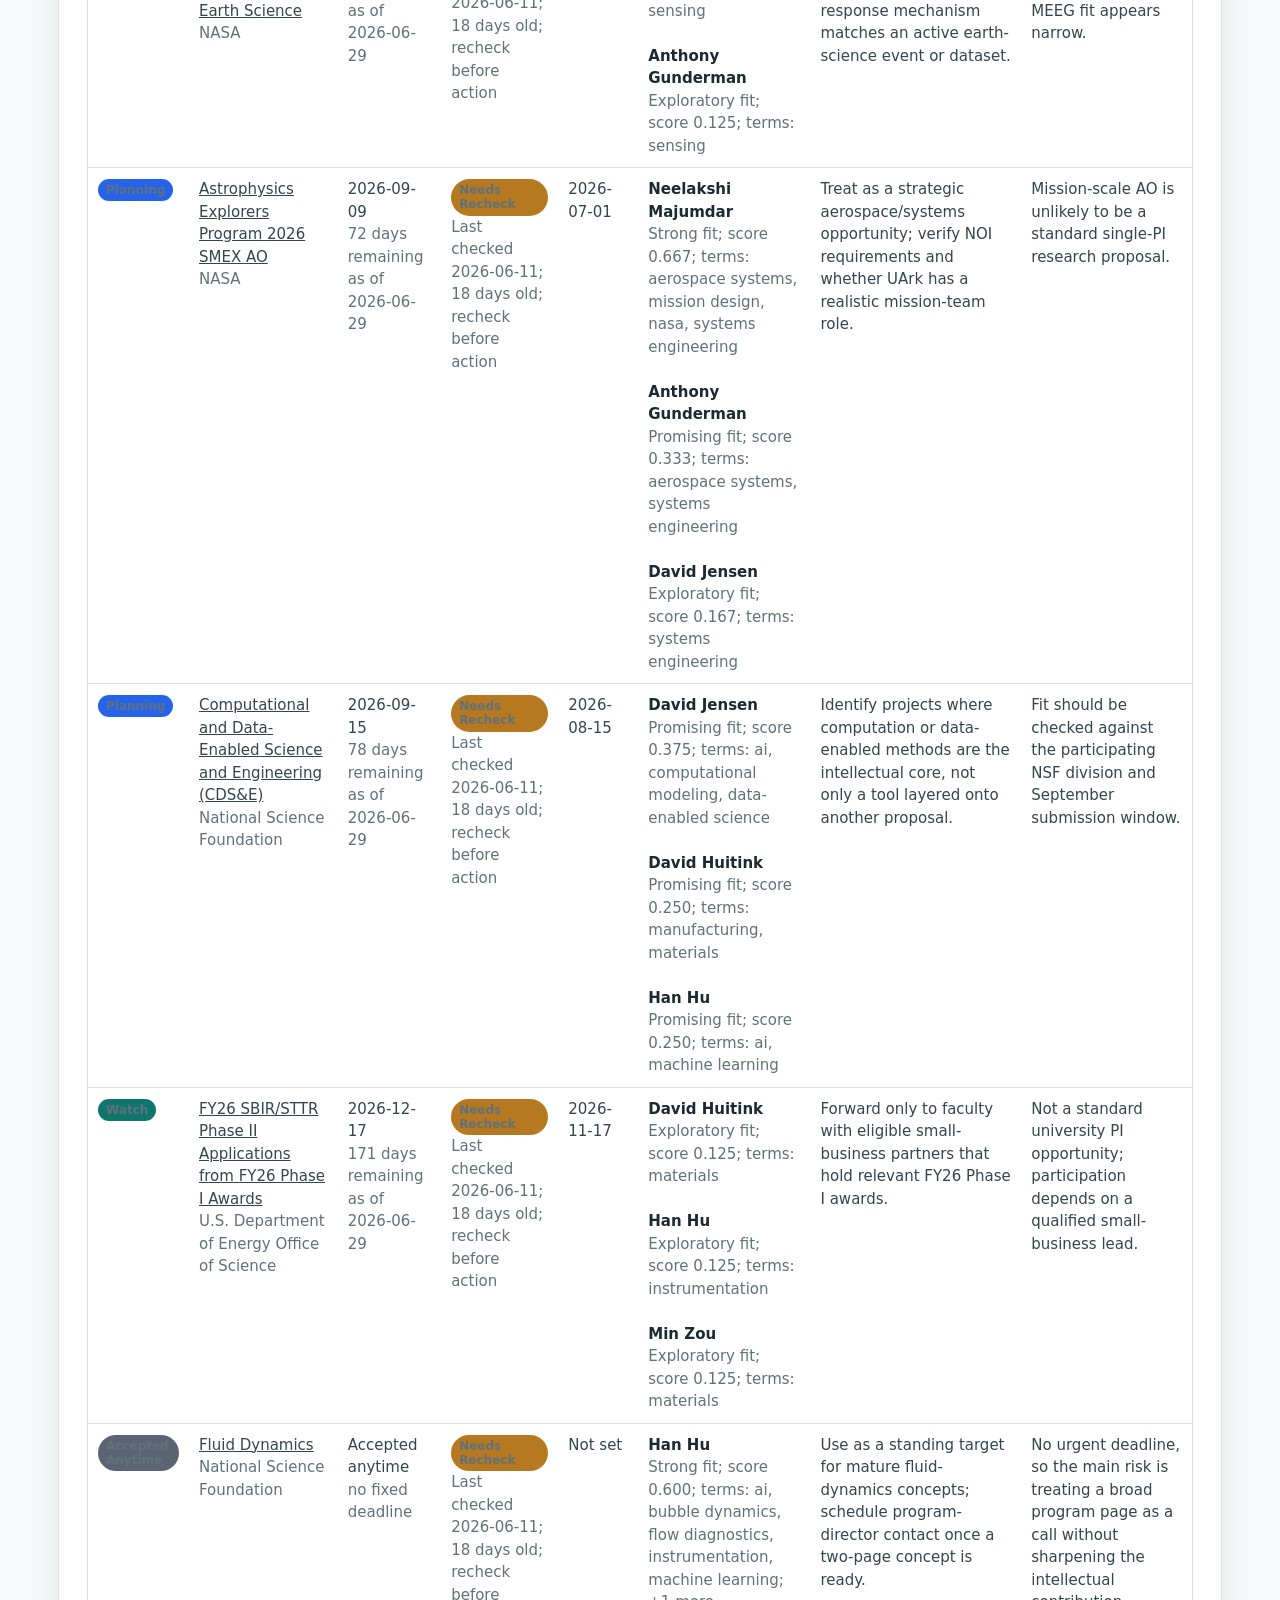
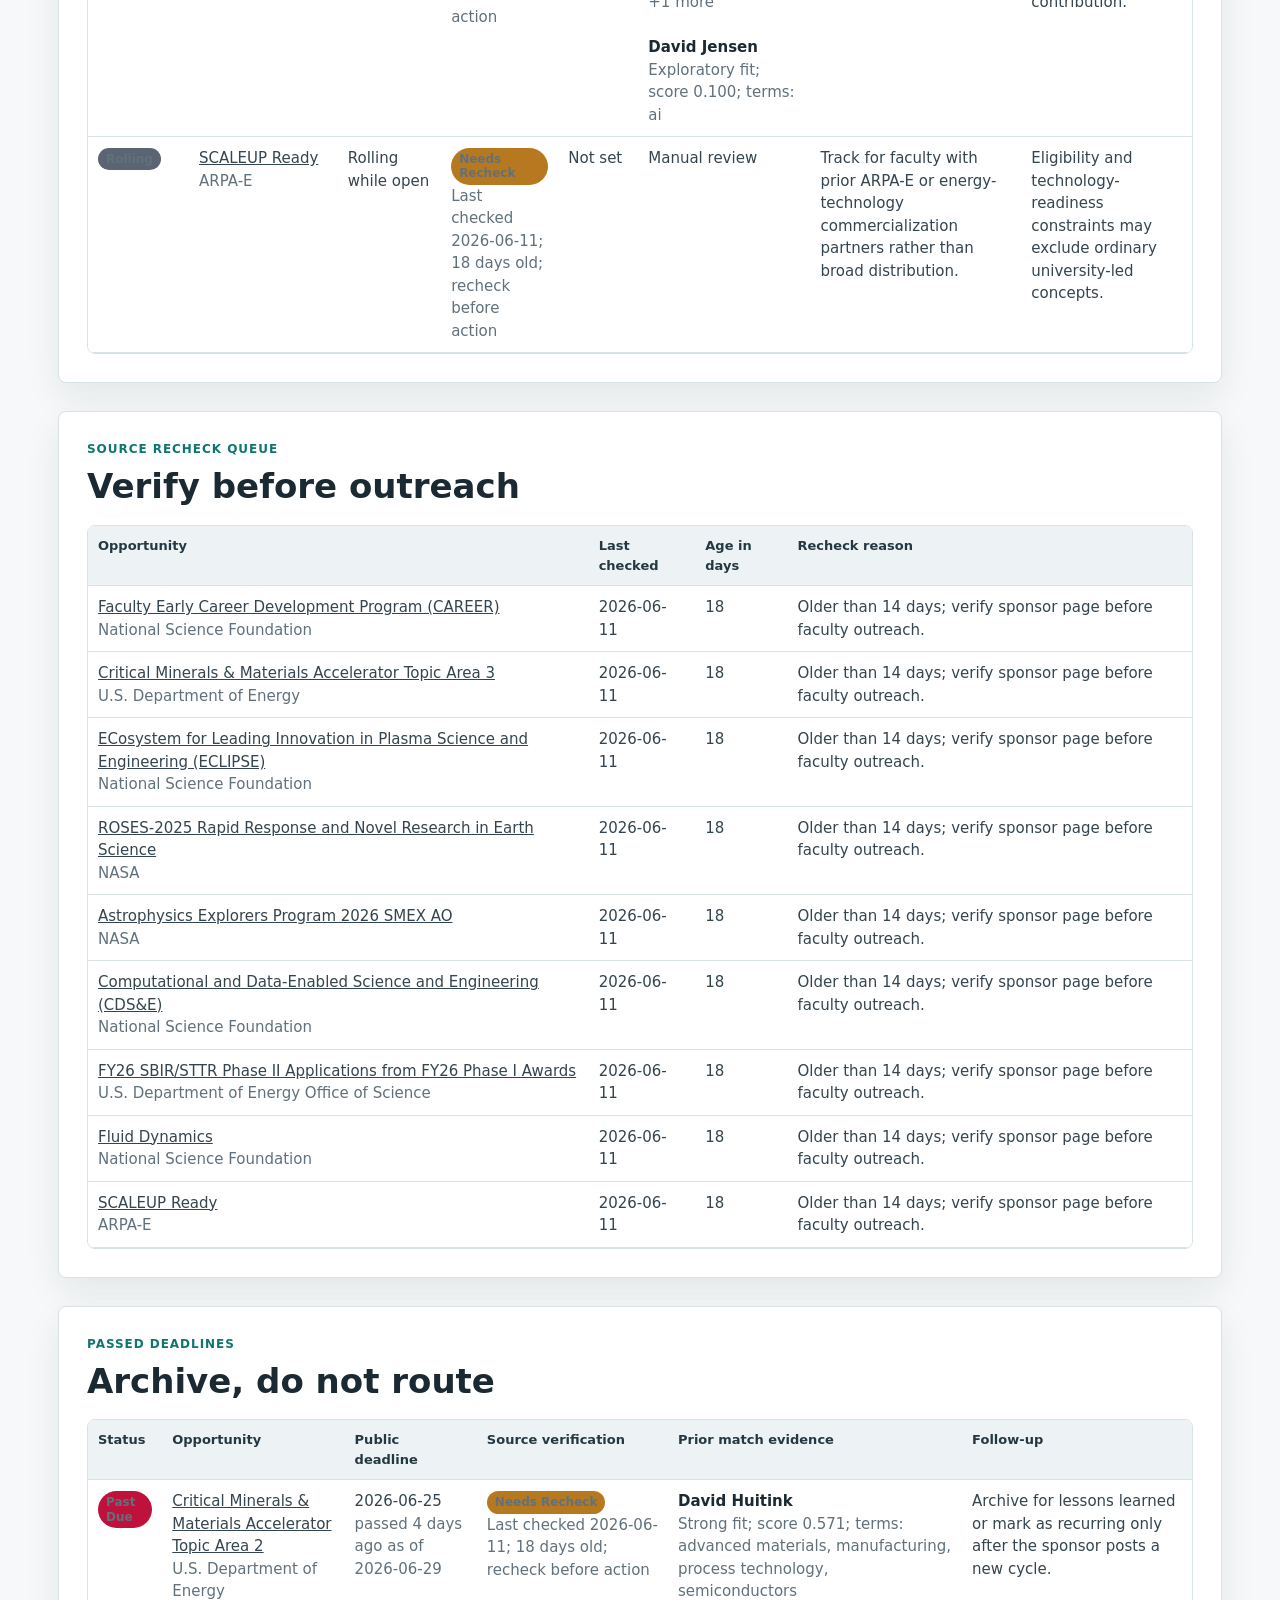
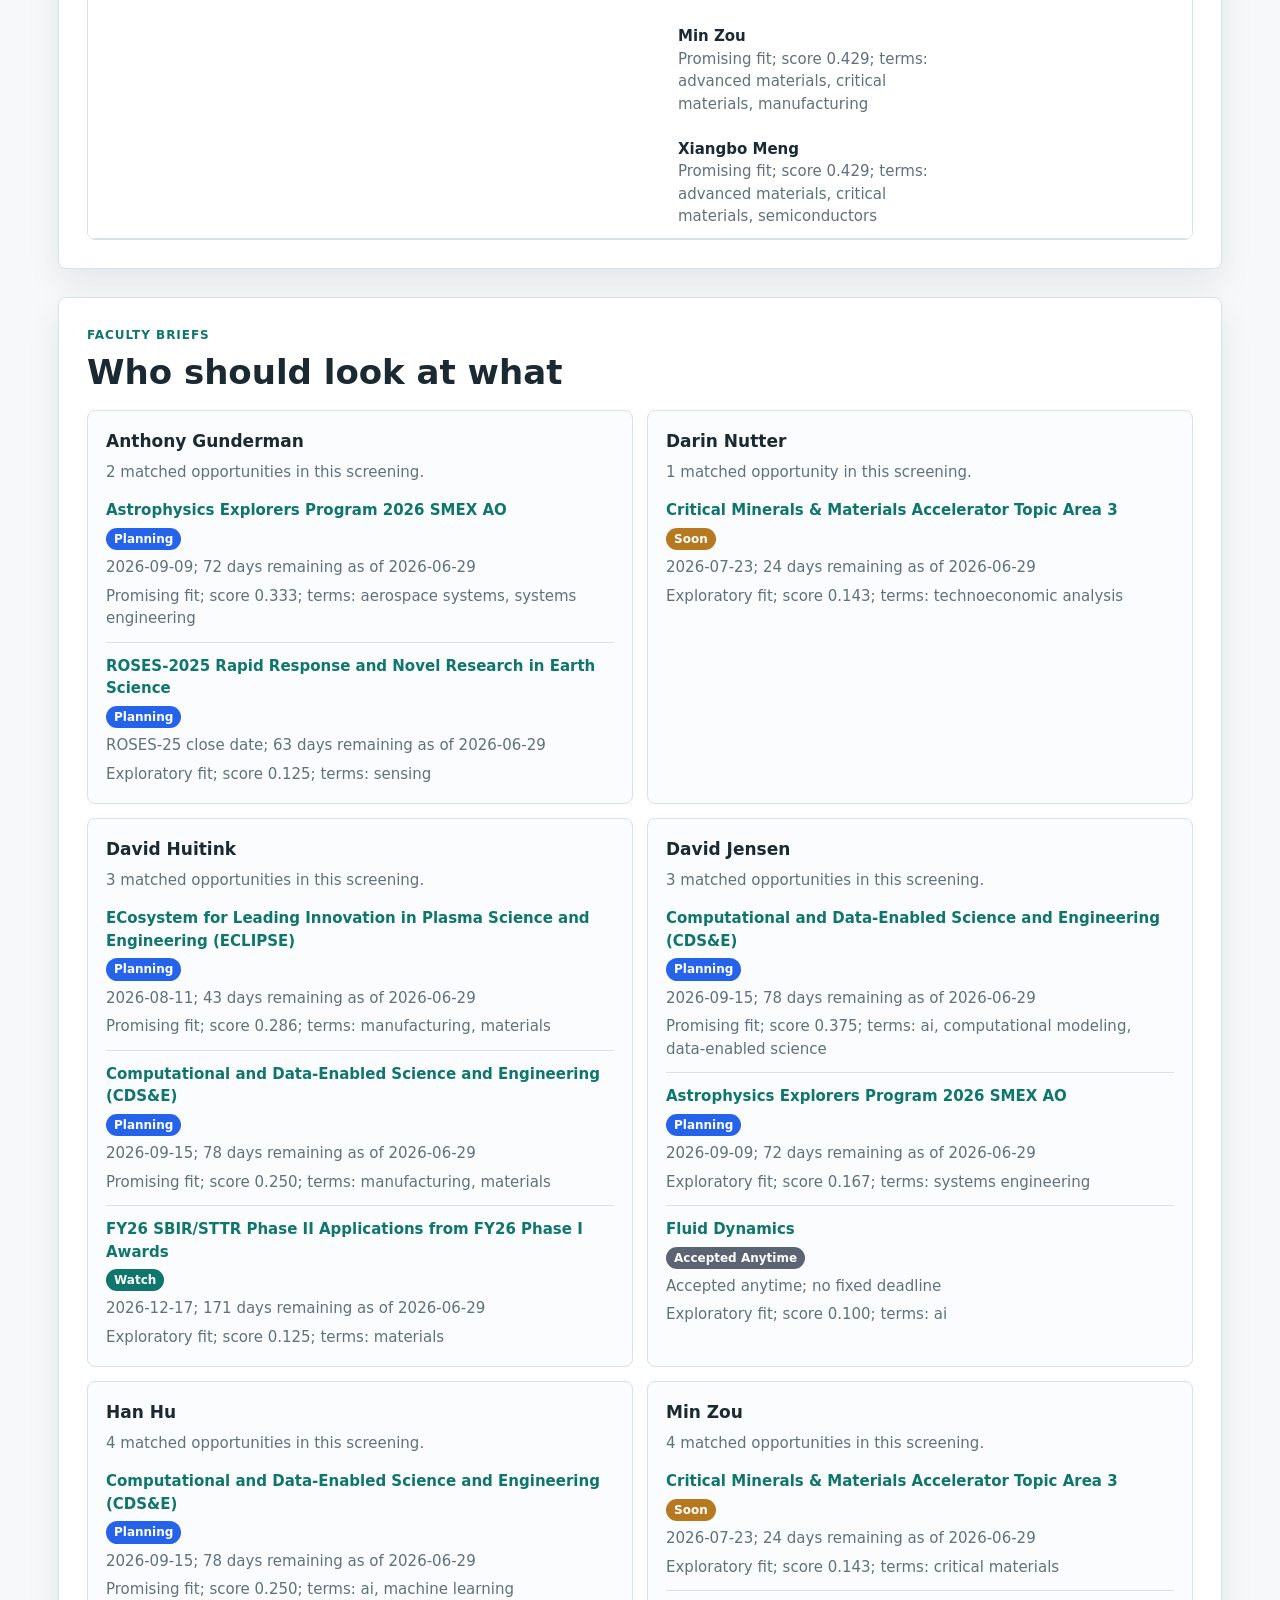
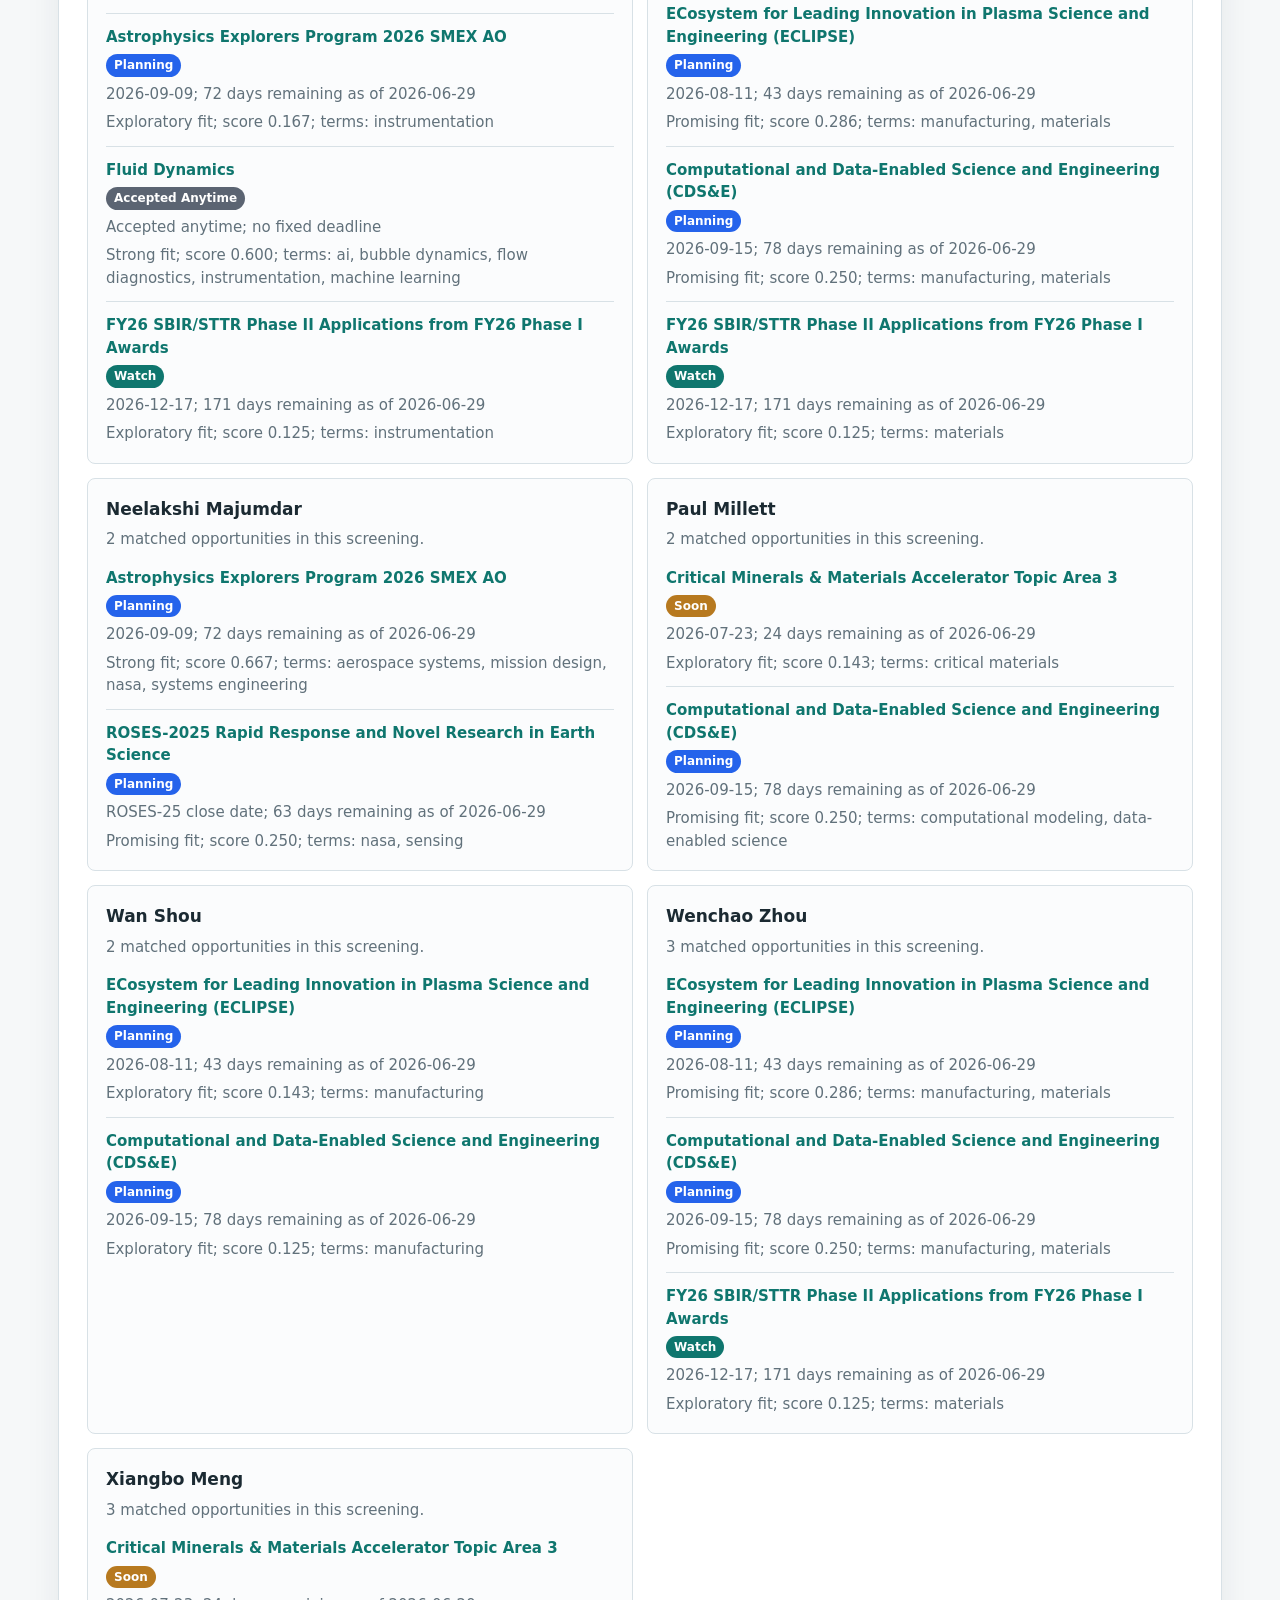
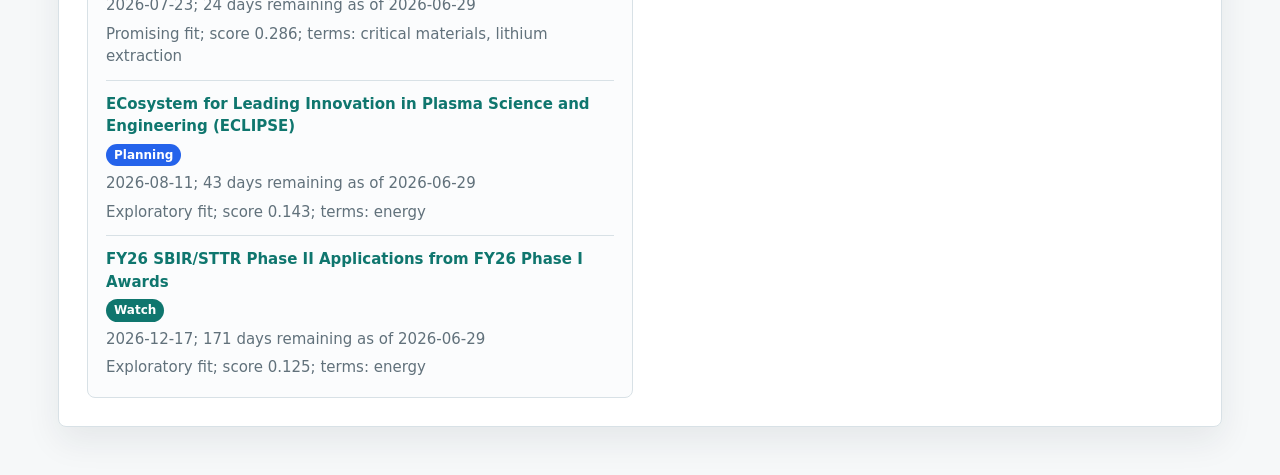
==== commit 0907fd09: "Add source recheck queue to screenings" ====
--- a/site/screenings/2026-06-11.html
+++ b/site/screenings/2026-06-11.html
@@ -16,7 +16,7 @@
       <div class="overview-copy">
         <p class="eyebrow">Current opportunity snapshot</p>
         <h2>Faculty action inbox for active funding opportunities.</h2>
-        <p>Curated scan of opportunities that appear actionable for UArk MEEG based on public sponsor pages checked on June 11, 2026 and refreshed on 2026-06-26.</p>
+        <p>Curated scan of opportunities that appear actionable for UArk MEEG based on public sponsor pages checked on June 11, 2026 and refreshed on 2026-06-29.</p>
       </div>
       <div class="metrics">
         <div class="metric"><span>10</span><p>Opportunities screened</p></div>
@@ -31,8 +31,9 @@
       <div class="section-heading"><p class="eyebrow">Decision Summary</p><h2>What needs attention first</h2></div>
       <div class="summary-grid">
         <article><span>9</span><p>Active opportunities</p><strong>10 total screened</strong></article>
-        <article><span>26</span><p>Days to nearest dated deadline</p><strong>Faculty Early Career Development Program (CAREER)</strong></article>
+        <article><span>23</span><p>Days to nearest dated deadline</p><strong>Faculty Early Career Development Program (CAREER)</strong></article>
         <article><span>1</span><p>Passed public deadlines</p><strong>Move out of active routing</strong></article>
+        <article><span>9</span><p>Need source recheck</p><strong>Oldest check is 18 days old</strong></article>
         <article><span>2</span><p>Rolling or accepted-anytime items</p><strong>Track separately from fixed deadlines</strong></article>
       </div>
     </section>
@@ -40,54 +41,63 @@
       <div class="section-heading"><p class="eyebrow">Timeline</p><h2>Deadlines and planning horizon</h2></div>
       <div class="timeline-wrap"><svg xmlns="http://www.w3.org/2000/svg" width="1120" height="386" viewBox="0 0 1120 386" role="img" aria-label="Funding opportunity timeline">
 <rect width="100%" height="100%" fill="#ffffff"/>
-<text x="24" y="28" font-family="Arial, sans-serif" font-size="18" font-weight="700" fill="#1b2a32">Funding opportunity timeline as of 2026-06-26</text>
+<text x="24" y="28" font-family="Arial, sans-serif" font-size="18" font-weight="700" fill="#1b2a32">Funding opportunity timeline as of 2026-06-29</text>
 <line x1="300" y1="32" x2="1000" y2="32" stroke="#cbd5dc" stroke-width="1"/>
 <text x="24" y="60" font-family="Arial, sans-serif" font-size="12" fill="#33444e">Critical Minerals &amp; Materials Accelerator </text>
 <rect x="300" y="44" width="8" height="18" rx="4" fill="#64748b"/>
-<text x="316" y="58" font-family="Arial, sans-serif" font-size="12" fill="#33444e">2026-06-25 (passed 1 day ago as of 2026-06-26)</text>
+<text x="316" y="58" font-family="Arial, sans-serif" font-size="12" fill="#33444e">2026-06-25 (passed 4 days ago as of 2026-06-29)</text>
 <text x="24" y="94" font-family="Arial, sans-serif" font-size="12" fill="#33444e">Faculty Early Career Development Program (</text>
-<rect x="300" y="78" width="104" height="18" rx="4" fill="#b7791f"/>
-<text x="412" y="92" font-family="Arial, sans-serif" font-size="12" fill="#33444e">2026-07-22 (26 days remaining as of 2026-06-26)</text>
+<rect x="300" y="78" width="94" height="18" rx="4" fill="#b7791f"/>
+<text x="402" y="92" font-family="Arial, sans-serif" font-size="12" fill="#33444e">2026-07-22 (23 days remaining as of 2026-06-29)</text>
 <text x="24" y="128" font-family="Arial, sans-serif" font-size="12" fill="#33444e">Critical Minerals &amp; Materials Accelerator </text>
-<rect x="300" y="112" width="108" height="18" rx="4" fill="#b7791f"/>
-<text x="416" y="126" font-family="Arial, sans-serif" font-size="12" fill="#33444e">2026-07-23 (27 days remaining as of 2026-06-26)</text>
+<rect x="300" y="112" width="98" height="18" rx="4" fill="#b7791f"/>
+<text x="406" y="126" font-family="Arial, sans-serif" font-size="12" fill="#33444e">2026-07-23 (24 days remaining as of 2026-06-29)</text>
 <text x="24" y="162" font-family="Arial, sans-serif" font-size="12" fill="#33444e">ECosystem for Leading Innovation in Plasma</text>
-<rect x="300" y="146" width="185" height="18" rx="4" fill="#2563eb"/>
-<text x="493" y="160" font-family="Arial, sans-serif" font-size="12" fill="#33444e">2026-08-11 (46 days remaining as of 2026-06-26)</text>
+<rect x="300" y="146" width="176" height="18" rx="4" fill="#2563eb"/>
+<text x="484" y="160" font-family="Arial, sans-serif" font-size="12" fill="#33444e">2026-08-11 (43 days remaining as of 2026-06-29)</text>
 <text x="24" y="196" font-family="Arial, sans-serif" font-size="12" fill="#33444e">ROSES-2025 Rapid Response and Novel Resear</text>
-<rect x="300" y="180" width="265" height="18" rx="4" fill="#2563eb"/>
-<text x="573" y="194" font-family="Arial, sans-serif" font-size="12" fill="#33444e">ROSES-25 close date (66 days remaining as of 2026-06-26)</text>
+<rect x="300" y="180" width="257" height="18" rx="4" fill="#2563eb"/>
+<text x="565" y="194" font-family="Arial, sans-serif" font-size="12" fill="#33444e">ROSES-25 close date (63 days remaining as of 2026-06-29)</text>
 <text x="24" y="230" font-family="Arial, sans-serif" font-size="12" fill="#33444e">Astrophysics Explorers Program 2026 SMEX A</text>
-<rect x="300" y="214" width="301" height="18" rx="4" fill="#2563eb"/>
-<text x="609" y="228" font-family="Arial, sans-serif" font-size="12" fill="#33444e">2026-09-09 (75 days remaining as of 2026-06-26)</text>
+<rect x="300" y="214" width="294" height="18" rx="4" fill="#2563eb"/>
+<text x="602" y="228" font-family="Arial, sans-serif" font-size="12" fill="#33444e">2026-09-09 (72 days remaining as of 2026-06-29)</text>
 <text x="24" y="264" font-family="Arial, sans-serif" font-size="12" fill="#33444e">Computational and Data-Enabled Science and</text>
-<rect x="300" y="248" width="325" height="18" rx="4" fill="#2563eb"/>
-<text x="633" y="262" font-family="Arial, sans-serif" font-size="12" fill="#33444e">2026-09-15 (81 days remaining as of 2026-06-26)</text>
+<rect x="300" y="248" width="319" height="18" rx="4" fill="#2563eb"/>
+<text x="627" y="262" font-family="Arial, sans-serif" font-size="12" fill="#33444e">2026-09-15 (78 days remaining as of 2026-06-29)</text>
 <text x="24" y="298" font-family="Arial, sans-serif" font-size="12" fill="#33444e">FY26 SBIR/STTR Phase II Applications from </text>
 <rect x="300" y="282" width="700" height="18" rx="4" fill="#0f766e"/>
-<text x="1008" y="296" font-family="Arial, sans-serif" font-size="12" fill="#33444e">2026-12-17 (174 days remaining as of 2026-06-26)</text>
+<text x="1008" y="296" font-family="Arial, sans-serif" font-size="12" fill="#33444e">2026-12-17 (171 days remaining as of 2026-06-29)</text>
 <text x="24" y="340" font-family="Arial, sans-serif" font-size="12" fill="#61717b">Rolling and accepted-anytime items are tracked in the action table instead of shown as fixed deadline bars.</text>
 </svg></div>
     </section>
     <section class="panel">
       <div class="section-heading"><p class="eyebrow">Action Inbox</p><h2>Faculty-facing triage table</h2></div>
       <div class="table-wrap"><table class="report-table">
-        <thead><tr><th>Status</th><th>Opportunity</th><th>Public deadline</th><th>Internal review</th><th>Match evidence</th><th>Next action</th><th>Risk notes</th></tr></thead>
-        <tbody><tr><td><span class="status-pill soon">Soon</span></td><td><a href="https://www.nsf.gov/funding/opportunities/career-faculty-early-career-development-program">Faculty Early Career Development Program (CAREER)</a><br><span>National Science Foundation</span></td><td>2026-07-22<br><span>26 days remaining as of 2026-06-26</span></td><td>2026-07-01</td><td>Manual review</td><td>Identify eligible untenured tenure-track faculty, confirm the relevant NSF directorate window, and start the education-integration outline before committing proposal-development time.</td><td>Only eligible early-career faculty can lead; fit is not keyword-specific and should be reviewed manually against the PI&#x27;s long-term research and education plan.</td></tr><tr><td><span class="status-pill soon">Soon</span></td><td><a href="https://eere-exchange.energy.gov/Default.aspx?Search=3589&amp;SearchType=">Critical Minerals &amp; Materials Accelerator Topic Area 3</a><br><span>U.S. Department of Energy</span></td><td>2026-07-23<br><span>27 days remaining as of 2026-06-26</span></td><td>2026-07-02</td><td><strong>Xiangbo Meng</strong><br><span>Promising fit; score 0.286; terms: critical materials, lithium extraction</span><br><br><strong>Darin Nutter</strong><br><span>Exploratory fit; score 0.143; terms: technoeconomic analysis</span><br><br><strong>Min Zou</strong><br><span>Exploratory fit; score 0.143; terms: critical materials</span></td><td>Convene critical-materials, separations, geothermal, and technoeconomic-analysis candidates for a one-hour fit check.</td><td>Cost share, feedstock access, and partner credibility should be verified before faculty invest proposal time.</td></tr><tr><td><span class="status-pill planning">Planning</span></td><td><a href="https://www.nsf.gov/funding/opportunities/eclipse-ecosystem-leading-innovation-plasma-science-engineering">ECosystem for Leading Innovation in Plasma Science and Engineering (ECLIPSE)</a><br><span>National Science Foundation</span></td><td>2026-08-11<br><span>46 days remaining as of 2026-06-26</span></td><td>2026-07-15</td><td><strong>David Huitink</strong><br><span>Promising fit; score 0.286; terms: manufacturing, materials</span><br><br><strong>Min Zou</strong><br><span>Promising fit; score 0.286; terms: manufacturing, materials</span><br><br><strong>Wenchao Zhou</strong><br><span>Promising fit; score 0.286; terms: manufacturing, materials</span></td><td>Confirm whether any MEEG team has a credible plasma, high-temperature, aerospace, or materials-processing angle before outreach.</td><td>Keyword overlap around materials and manufacturing may overstate fit without real plasma-science expertise.</td></tr><tr><td><span class="status-pill planning">Planning</span></td><td><a href="https://simpler.grants.gov/opportunity/f412520b-5594-4ff2-ae51-9de1b8d8efef">ROSES-2025 Rapid Response and Novel Research in Earth Science</a><br><span>NASA</span></td><td>ROSES-25 close date<br><span>66 days remaining as of 2026-06-26</span></td><td>2026-08-01</td><td><strong>Neelakshi Majumdar</strong><br><span>Promising fit; score 0.250; terms: nasa, sensing</span><br><br><strong>Anthony Gunderman</strong><br><span>Exploratory fit; score 0.125; terms: sensing</span></td><td>Read the specific ROSES element before contacting faculty; only forward if the rapid-response mechanism matches an active earth-science event or dataset.</td><td>The close date is not the same as a normal proposal deadline, and direct MEEG fit appears narrow.</td></tr><tr><td><span class="status-pill planning">Planning</span></td><td><a href="https://science.nasa.gov/researchers/sara/grant-solicitations/">Astrophysics Explorers Program 2026 SMEX AO</a><br><span>NASA</span></td><td>2026-09-09<br><span>75 days remaining as of 2026-06-26</span></td><td>2026-07-01</td><td><strong>Neelakshi Majumdar</strong><br><span>Strong fit; score 0.667; terms: aerospace systems, mission design, nasa, systems engineering</span><br><br><strong>Anthony Gunderman</strong><br><span>Promising fit; score 0.333; terms: aerospace systems, systems engineering</span><br><br><strong>David Jensen</strong><br><span>Exploratory fit; score 0.167; terms: systems engineering</span></td><td>Treat as a strategic aerospace/systems opportunity; verify NOI requirements and whether UArk has a realistic mission-team role.</td><td>Mission-scale AO is unlikely to be a standard single-PI research proposal.</td></tr><tr><td><span class="status-pill planning">Planning</span></td><td><a href="https://www.nsf.gov/funding/opportunities/cdse-computational-data-enabled-science-engineering">Computational and Data-Enabled Science and Engineering (CDS&amp;E)</a><br><span>National Science Foundation</span></td><td>2026-09-15<br><span>81 days remaining as of 2026-06-26</span></td><td>2026-08-15</td><td><strong>David Jensen</strong><br><span>Promising fit; score 0.375; terms: ai, computational modeling, data-enabled science</span><br><br><strong>David Huitink</strong><br><span>Promising fit; score 0.250; terms: manufacturing, materials</span><br><br><strong>Han Hu</strong><br><span>Promising fit; score 0.250; terms: ai, machine learning</span></td><td>Identify projects where computation or data-enabled methods are the intellectual core, not only a tool layered onto another proposal.</td><td>Fit should be checked against the participating NSF division and September submission window.</td></tr><tr><td><span class="status-pill watch">Watch</span></td><td><a href="https://science.osti.gov/grants/FOAs/Open">FY26 SBIR/STTR Phase II Applications from FY26 Phase I Awards</a><br><span>U.S. Department of Energy Office of Science</span></td><td>2026-12-17<br><span>174 days remaining as of 2026-06-26</span></td><td>2026-11-17</td><td><strong>David Huitink</strong><br><span>Exploratory fit; score 0.125; terms: materials</span><br><br><strong>Han Hu</strong><br><span>Exploratory fit; score 0.125; terms: instrumentation</span><br><br><strong>Min Zou</strong><br><span>Exploratory fit; score 0.125; terms: materials</span></td><td>Forward only to faculty with eligible small-business partners that hold relevant FY26 Phase I awards.</td><td>Not a standard university PI opportunity; participation depends on a qualified small-business lead.</td></tr><tr><td><span class="status-pill accepted-anytime">Accepted Anytime</span></td><td><a href="https://www.nsf.gov/funding/opportunities/fluid-dynamics">Fluid Dynamics</a><br><span>National Science Foundation</span></td><td>Accepted anytime<br><span>no fixed deadline</span></td><td>Not set</td><td><strong>Han Hu</strong><br><span>Strong fit; score 0.600; terms: ai, bubble dynamics, flow diagnostics, instrumentation, machine learning; +1 more</span><br><br><strong>David Jensen</strong><br><span>Exploratory fit; score 0.100; terms: ai</span></td><td>Use as a standing target for mature fluid-dynamics concepts; schedule program-director contact once a two-page concept is ready.</td><td>No urgent deadline, so the main risk is treating a broad program page as a call without sharpening the intellectual contribution.</td></tr><tr><td><span class="status-pill rolling">Rolling</span></td><td><a href="https://arpa-e-foa.energy.gov/Default.aspx?Search=CONNECT&amp;SearchType=">SCALEUP Ready</a><br><span>ARPA-E</span></td><td>Rolling while open</td><td>Not set</td><td>Manual review</td><td>Track for faculty with prior ARPA-E or energy-technology commercialization partners rather than broad distribution.</td><td>Eligibility and technology-readiness constraints may exclude ordinary university-led concepts.</td></tr></tbody>
+        <thead><tr><th>Status</th><th>Opportunity</th><th>Public deadline</th><th>Source verification</th><th>Internal review</th><th>Match evidence</th><th>Next action</th><th>Risk notes</th></tr></thead>
+        <tbody><tr><td><span class="status-pill soon">Soon</span></td><td><a href="https://www.nsf.gov/funding/opportunities/career-faculty-early-career-development-program">Faculty Early Career Development Program (CAREER)</a><br><span>National Science Foundation</span></td><td>2026-07-22<br><span>23 days remaining as of 2026-06-29</span></td><td><span class="status-pill source-recheck">Needs Recheck</span><br><span>Last checked 2026-06-11; 18 days old; recheck before action</span></td><td>2026-07-01</td><td>Manual review</td><td>Identify eligible untenured tenure-track faculty, confirm the relevant NSF directorate window, and start the education-integration outline before committing proposal-development time.</td><td>Only eligible early-career faculty can lead; fit is not keyword-specific and should be reviewed manually against the PI&#x27;s long-term research and education plan.</td></tr><tr><td><span class="status-pill soon">Soon</span></td><td><a href="https://eere-exchange.energy.gov/Default.aspx?Search=3589&amp;SearchType=">Critical Minerals &amp; Materials Accelerator Topic Area 3</a><br><span>U.S. Department of Energy</span></td><td>2026-07-23<br><span>24 days remaining as of 2026-06-29</span></td><td><span class="status-pill source-recheck">Needs Recheck</span><br><span>Last checked 2026-06-11; 18 days old; recheck before action</span></td><td>2026-07-02</td><td><strong>Xiangbo Meng</strong><br><span>Promising fit; score 0.286; terms: critical materials, lithium extraction</span><br><br><strong>Darin Nutter</strong><br><span>Exploratory fit; score 0.143; terms: technoeconomic analysis</span><br><br><strong>Min Zou</strong><br><span>Exploratory fit; score 0.143; terms: critical materials</span></td><td>Convene critical-materials, separations, geothermal, and technoeconomic-analysis candidates for a one-hour fit check.</td><td>Cost share, feedstock access, and partner credibility should be verified before faculty invest proposal time.</td></tr><tr><td><span class="status-pill planning">Planning</span></td><td><a href="https://www.nsf.gov/funding/opportunities/eclipse-ecosystem-leading-innovation-plasma-science-engineering">ECosystem for Leading Innovation in Plasma Science and Engineering (ECLIPSE)</a><br><span>National Science Foundation</span></td><td>2026-08-11<br><span>43 days remaining as of 2026-06-29</span></td><td><span class="status-pill source-recheck">Needs Recheck</span><br><span>Last checked 2026-06-11; 18 days old; recheck before action</span></td><td>2026-07-15</td><td><strong>David Huitink</strong><br><span>Promising fit; score 0.286; terms: manufacturing, materials</span><br><br><strong>Min Zou</strong><br><span>Promising fit; score 0.286; terms: manufacturing, materials</span><br><br><strong>Wenchao Zhou</strong><br><span>Promising fit; score 0.286; terms: manufacturing, materials</span></td><td>Confirm whether any MEEG team has a credible plasma, high-temperature, aerospace, or materials-processing angle before outreach.</td><td>Keyword overlap around materials and manufacturing may overstate fit without real plasma-science expertise.</td></tr><tr><td><span class="status-pill planning">Planning</span></td><td><a href="https://simpler.grants.gov/opportunity/f412520b-5594-4ff2-ae51-9de1b8d8efef">ROSES-2025 Rapid Response and Novel Research in Earth Science</a><br><span>NASA</span></td><td>ROSES-25 close date<br><span>63 days remaining as of 2026-06-29</span></td><td><span class="status-pill source-recheck">Needs Recheck</span><br><span>Last checked 2026-06-11; 18 days old; recheck before action</span></td><td>2026-08-01</td><td><strong>Neelakshi Majumdar</strong><br><span>Promising fit; score 0.250; terms: nasa, sensing</span><br><br><strong>Anthony Gunderman</strong><br><span>Exploratory fit; score 0.125; terms: sensing</span></td><td>Read the specific ROSES element before contacting faculty; only forward if the rapid-response mechanism matches an active earth-science event or dataset.</td><td>The close date is not the same as a normal proposal deadline, and direct MEEG fit appears narrow.</td></tr><tr><td><span class="status-pill planning">Planning</span></td><td><a href="https://science.nasa.gov/researchers/sara/grant-solicitations/">Astrophysics Explorers Program 2026 SMEX AO</a><br><span>NASA</span></td><td>2026-09-09<br><span>72 days remaining as of 2026-06-29</span></td><td><span class="status-pill source-recheck">Needs Recheck</span><br><span>Last checked 2026-06-11; 18 days old; recheck before action</span></td><td>2026-07-01</td><td><strong>Neelakshi Majumdar</strong><br><span>Strong fit; score 0.667; terms: aerospace systems, mission design, nasa, systems engineering</span><br><br><strong>Anthony Gunderman</strong><br><span>Promising fit; score 0.333; terms: aerospace systems, systems engineering</span><br><br><strong>David Jensen</strong><br><span>Exploratory fit; score 0.167; terms: systems engineering</span></td><td>Treat as a strategic aerospace/systems opportunity; verify NOI requirements and whether UArk has a realistic mission-team role.</td><td>Mission-scale AO is unlikely to be a standard single-PI research proposal.</td></tr><tr><td><span class="status-pill planning">Planning</span></td><td><a href="https://www.nsf.gov/funding/opportunities/cdse-computational-data-enabled-science-engineering">Computational and Data-Enabled Science and Engineering (CDS&amp;E)</a><br><span>National Science Foundation</span></td><td>2026-09-15<br><span>78 days remaining as of 2026-06-29</span></td><td><span class="status-pill source-recheck">Needs Recheck</span><br><span>Last checked 2026-06-11; 18 days old; recheck before action</span></td><td>2026-08-15</td><td><strong>David Jensen</strong><br><span>Promising fit; score 0.375; terms: ai, computational modeling, data-enabled science</span><br><br><strong>David Huitink</strong><br><span>Promising fit; score 0.250; terms: manufacturing, materials</span><br><br><strong>Han Hu</strong><br><span>Promising fit; score 0.250; terms: ai, machine learning</span></td><td>Identify projects where computation or data-enabled methods are the intellectual core, not only a tool layered onto another proposal.</td><td>Fit should be checked against the participating NSF division and September submission window.</td></tr><tr><td><span class="status-pill watch">Watch</span></td><td><a href="https://science.osti.gov/grants/FOAs/Open">FY26 SBIR/STTR Phase II Applications from FY26 Phase I Awards</a><br><span>U.S. Department of Energy Office of Science</span></td><td>2026-12-17<br><span>171 days remaining as of 2026-06-29</span></td><td><span class="status-pill source-recheck">Needs Recheck</span><br><span>Last checked 2026-06-11; 18 days old; recheck before action</span></td><td>2026-11-17</td><td><strong>David Huitink</strong><br><span>Exploratory fit; score 0.125; terms: materials</span><br><br><strong>Han Hu</strong><br><span>Exploratory fit; score 0.125; terms: instrumentation</span><br><br><strong>Min Zou</strong><br><span>Exploratory fit; score 0.125; terms: materials</span></td><td>Forward only to faculty with eligible small-business partners that hold relevant FY26 Phase I awards.</td><td>Not a standard university PI opportunity; participation depends on a qualified small-business lead.</td></tr><tr><td><span class="status-pill accepted-anytime">Accepted Anytime</span></td><td><a href="https://www.nsf.gov/funding/opportunities/fluid-dynamics">Fluid Dynamics</a><br><span>National Science Foundation</span></td><td>Accepted anytime<br><span>no fixed deadline</span></td><td><span class="status-pill source-recheck">Needs Recheck</span><br><span>Last checked 2026-06-11; 18 days old; recheck before action</span></td><td>Not set</td><td><strong>Han Hu</strong><br><span>Strong fit; score 0.600; terms: ai, bubble dynamics, flow diagnostics, instrumentation, machine learning; +1 more</span><br><br><strong>David Jensen</strong><br><span>Exploratory fit; score 0.100; terms: ai</span></td><td>Use as a standing target for mature fluid-dynamics concepts; schedule program-director contact once a two-page concept is ready.</td><td>No urgent deadline, so the main risk is treating a broad program page as a call without sharpening the intellectual contribution.</td></tr><tr><td><span class="status-pill rolling">Rolling</span></td><td><a href="https://arpa-e-foa.energy.gov/Default.aspx?Search=CONNECT&amp;SearchType=">SCALEUP Ready</a><br><span>ARPA-E</span></td><td>Rolling while open</td><td><span class="status-pill source-recheck">Needs Recheck</span><br><span>Last checked 2026-06-11; 18 days old; recheck before action</span></td><td>Not set</td><td>Manual review</td><td>Track for faculty with prior ARPA-E or energy-technology commercialization partners rather than broad distribution.</td><td>Eligibility and technology-readiness constraints may exclude ordinary university-led concepts.</td></tr></tbody>
       </table></div>
     </section>
 
     <section class="panel">
+      <div class="section-heading"><p class="eyebrow">Source Recheck Queue</p><h2>Verify before outreach</h2></div>
+      <div class="table-wrap"><table class="report-table">
+        <thead><tr><th>Opportunity</th><th>Last checked</th><th>Age in days</th><th>Recheck reason</th></tr></thead>
+        <tbody><tr><td><a href="https://www.nsf.gov/funding/opportunities/career-faculty-early-career-development-program">Faculty Early Career Development Program (CAREER)</a><br><span>National Science Foundation</span></td><td>2026-06-11</td><td>18</td><td>Older than 14 days; verify sponsor page before faculty outreach.</td></tr><tr><td><a href="https://eere-exchange.energy.gov/Default.aspx?Search=3589&amp;SearchType=">Critical Minerals &amp; Materials Accelerator Topic Area 3</a><br><span>U.S. Department of Energy</span></td><td>2026-06-11</td><td>18</td><td>Older than 14 days; verify sponsor page before faculty outreach.</td></tr><tr><td><a href="https://www.nsf.gov/funding/opportunities/eclipse-ecosystem-leading-innovation-plasma-science-engineering">ECosystem for Leading Innovation in Plasma Science and Engineering (ECLIPSE)</a><br><span>National Science Foundation</span></td><td>2026-06-11</td><td>18</td><td>Older than 14 days; verify sponsor page before faculty outreach.</td></tr><tr><td><a href="https://simpler.grants.gov/opportunity/f412520b-5594-4ff2-ae51-9de1b8d8efef">ROSES-2025 Rapid Response and Novel Research in Earth Science</a><br><span>NASA</span></td><td>2026-06-11</td><td>18</td><td>Older than 14 days; verify sponsor page before faculty outreach.</td></tr><tr><td><a href="https://science.nasa.gov/researchers/sara/grant-solicitations/">Astrophysics Explorers Program 2026 SMEX AO</a><br><span>NASA</span></td><td>2026-06-11</td><td>18</td><td>Older than 14 days; verify sponsor page before faculty outreach.</td></tr><tr><td><a href="https://www.nsf.gov/funding/opportunities/cdse-computational-data-enabled-science-engineering">Computational and Data-Enabled Science and Engineering (CDS&amp;E)</a><br><span>National Science Foundation</span></td><td>2026-06-11</td><td>18</td><td>Older than 14 days; verify sponsor page before faculty outreach.</td></tr><tr><td><a href="https://science.osti.gov/grants/FOAs/Open">FY26 SBIR/STTR Phase II Applications from FY26 Phase I Awards</a><br><span>U.S. Department of Energy Office of Science</span></td><td>2026-06-11</td><td>18</td><td>Older than 14 days; verify sponsor page before faculty outreach.</td></tr><tr><td><a href="https://www.nsf.gov/funding/opportunities/fluid-dynamics">Fluid Dynamics</a><br><span>National Science Foundation</span></td><td>2026-06-11</td><td>18</td><td>Older than 14 days; verify sponsor page before faculty outreach.</td></tr><tr><td><a href="https://arpa-e-foa.energy.gov/Default.aspx?Search=CONNECT&amp;SearchType=">SCALEUP Ready</a><br><span>ARPA-E</span></td><td>2026-06-11</td><td>18</td><td>Older than 14 days; verify sponsor page before faculty outreach.</td></tr></tbody>
+      </table></div>
+    </section>
+
+
+    <section class="panel">
       <div class="section-heading"><p class="eyebrow">Passed Deadlines</p><h2>Archive, do not route</h2></div>
       <div class="table-wrap"><table class="report-table">
-        <thead><tr><th>Status</th><th>Opportunity</th><th>Public deadline</th><th>Prior match evidence</th><th>Follow-up</th></tr></thead>
-        <tbody><tr><td><span class="status-pill past-due">Past Due</span></td><td><a href="https://eere-exchange.energy.gov/Default.aspx?Search=3589&amp;SearchType=">Critical Minerals &amp; Materials Accelerator Topic Area 2</a><br><span>U.S. Department of Energy</span></td><td>2026-06-25<br><span>passed 1 day ago as of 2026-06-26</span></td><td><strong>David Huitink</strong><br><span>Strong fit; score 0.571; terms: advanced materials, manufacturing, process technology, semiconductors</span><br><br><strong>Min Zou</strong><br><span>Promising fit; score 0.429; terms: advanced materials, critical materials, manufacturing</span><br><br><strong>Xiangbo Meng</strong><br><span>Promising fit; score 0.429; terms: advanced materials, critical materials, semiconductors</span></td><td>Archive for lessons learned or mark as recurring only after the sponsor posts a new cycle.</td></tr></tbody>
+        <thead><tr><th>Status</th><th>Opportunity</th><th>Public deadline</th><th>Source verification</th><th>Prior match evidence</th><th>Follow-up</th></tr></thead>
+        <tbody><tr><td><span class="status-pill past-due">Past Due</span></td><td><a href="https://eere-exchange.energy.gov/Default.aspx?Search=3589&amp;SearchType=">Critical Minerals &amp; Materials Accelerator Topic Area 2</a><br><span>U.S. Department of Energy</span></td><td>2026-06-25<br><span>passed 4 days ago as of 2026-06-29</span></td><td><span class="status-pill source-recheck">Needs Recheck</span><br><span>Last checked 2026-06-11; 18 days old; recheck before action</span></td><td><strong>David Huitink</strong><br><span>Strong fit; score 0.571; terms: advanced materials, manufacturing, process technology, semiconductors</span><br><br><strong>Min Zou</strong><br><span>Promising fit; score 0.429; terms: advanced materials, critical materials, manufacturing</span><br><br><strong>Xiangbo Meng</strong><br><span>Promising fit; score 0.429; terms: advanced materials, critical materials, semiconductors</span></td><td>Archive for lessons learned or mark as recurring only after the sponsor posts a new cycle.</td></tr></tbody>
       </table></div>
     </section>
 
     <section class="panel">
       <div class="section-heading"><p class="eyebrow">Faculty Briefs</p><h2>Who should look at what</h2></div>
-      <div class="faculty-briefs"><article class="faculty-brief"><h3>Anthony Gunderman</h3><p>2 matched opportunities in this screening.</p><ul><li><a href="https://science.nasa.gov/researchers/sara/grant-solicitations/">Astrophysics Explorers Program 2026 SMEX AO</a><span class="status-pill planning">Planning</span><p>2026-09-09; 75 days remaining as of 2026-06-26</p><p>Promising fit; score 0.333; terms: aerospace systems, systems engineering</p></li><li><a href="https://simpler.grants.gov/opportunity/f412520b-5594-4ff2-ae51-9de1b8d8efef">ROSES-2025 Rapid Response and Novel Research in Earth Science</a><span class="status-pill planning">Planning</span><p>ROSES-25 close date; 66 days remaining as of 2026-06-26</p><p>Exploratory fit; score 0.125; terms: sensing</p></li></ul></article><article class="faculty-brief"><h3>Darin Nutter</h3><p>1 matched opportunity in this screening.</p><ul><li><a href="https://eere-exchange.energy.gov/Default.aspx?Search=3589&amp;SearchType=">Critical Minerals &amp; Materials Accelerator Topic Area 3</a><span class="status-pill soon">Soon</span><p>2026-07-23; 27 days remaining as of 2026-06-26</p><p>Exploratory fit; score 0.143; terms: technoeconomic analysis</p></li></ul></article><article class="faculty-brief"><h3>David Huitink</h3><p>3 matched opportunities in this screening.</p><ul><li><a href="https://www.nsf.gov/funding/opportunities/eclipse-ecosystem-leading-innovation-plasma-science-engineering">ECosystem for Leading Innovation in Plasma Science and Engineering (ECLIPSE)</a><span class="status-pill planning">Planning</span><p>2026-08-11; 46 days remaining as of 2026-06-26</p><p>Promising fit; score 0.286; terms: manufacturing, materials</p></li><li><a href="https://www.nsf.gov/funding/opportunities/cdse-computational-data-enabled-science-engineering">Computational and Data-Enabled Science and Engineering (CDS&amp;E)</a><span class="status-pill planning">Planning</span><p>2026-09-15; 81 days remaining as of 2026-06-26</p><p>Promising fit; score 0.250; terms: manufacturing, materials</p></li><li><a href="https://science.osti.gov/grants/FOAs/Open">FY26 SBIR/STTR Phase II Applications from FY26 Phase I Awards</a><span class="status-pill watch">Watch</span><p>2026-12-17; 174 days remaining as of 2026-06-26</p><p>Exploratory fit; score 0.125; terms: materials</p></li></ul></article><article class="faculty-brief"><h3>David Jensen</h3><p>3 matched opportunities in this screening.</p><ul><li><a href="https://www.nsf.gov/funding/opportunities/cdse-computational-data-enabled-science-engineering">Computational and Data-Enabled Science and Engineering (CDS&amp;E)</a><span class="status-pill planning">Planning</span><p>2026-09-15; 81 days remaining as of 2026-06-26</p><p>Promising fit; score 0.375; terms: ai, computational modeling, data-enabled science</p></li><li><a href="https://science.nasa.gov/researchers/sara/grant-solicitations/">Astrophysics Explorers Program 2026 SMEX AO</a><span class="status-pill planning">Planning</span><p>2026-09-09; 75 days remaining as of 2026-06-26</p><p>Exploratory fit; score 0.167; terms: systems engineering</p></li><li><a href="https://www.nsf.gov/funding/opportunities/fluid-dynamics">Fluid Dynamics</a><span class="status-pill accepted-anytime">Accepted Anytime</span><p>Accepted anytime; no fixed deadline</p><p>Exploratory fit; score 0.100; terms: ai</p></li></ul></article><article class="faculty-brief"><h3>Han Hu</h3><p>4 matched opportunities in this screening.</p><ul><li><a href="https://www.nsf.gov/funding/opportunities/cdse-computational-data-enabled-science-engineering">Computational and Data-Enabled Science and Engineering (CDS&amp;E)</a><span class="status-pill planning">Planning</span><p>2026-09-15; 81 days remaining as of 2026-06-26</p><p>Promising fit; score 0.250; terms: ai, machine learning</p></li><li><a href="https://science.nasa.gov/researchers/sara/grant-solicitations/">Astrophysics Explorers Program 2026 SMEX AO</a><span class="status-pill planning">Planning</span><p>2026-09-09; 75 days remaining as of 2026-06-26</p><p>Exploratory fit; score 0.167; terms: instrumentation</p></li><li><a href="https://www.nsf.gov/funding/opportunities/fluid-dynamics">Fluid Dynamics</a><span class="status-pill accepted-anytime">Accepted Anytime</span><p>Accepted anytime; no fixed deadline</p><p>Strong fit; score 0.600; terms: ai, bubble dynamics, flow diagnostics, instrumentation, machine learning</p></li><li><a href="https://science.osti.gov/grants/FOAs/Open">FY26 SBIR/STTR Phase II Applications from FY26 Phase I Awards</a><span class="status-pill watch">Watch</span><p>2026-12-17; 174 days remaining as of 2026-06-26</p><p>Exploratory fit; score 0.125; terms: instrumentation</p></li></ul></article><article class="faculty-brief"><h3>Min Zou</h3><p>4 matched opportunities in this screening.</p><ul><li><a href="https://eere-exchange.energy.gov/Default.aspx?Search=3589&amp;SearchType=">Critical Minerals &amp; Materials Accelerator Topic Area 3</a><span class="status-pill soon">Soon</span><p>2026-07-23; 27 days remaining as of 2026-06-26</p><p>Exploratory fit; score 0.143; terms: critical materials</p></li><li><a href="https://www.nsf.gov/funding/opportunities/eclipse-ecosystem-leading-innovation-plasma-science-engineering">ECosystem for Leading Innovation in Plasma Science and Engineering (ECLIPSE)</a><span class="status-pill planning">Planning</span><p>2026-08-11; 46 days remaining as of 2026-06-26</p><p>Promising fit; score 0.286; terms: manufacturing, materials</p></li><li><a href="https://www.nsf.gov/funding/opportunities/cdse-computational-data-enabled-science-engineering">Computational and Data-Enabled Science and Engineering (CDS&amp;E)</a><span class="status-pill planning">Planning</span><p>2026-09-15; 81 days remaining as of 2026-06-26</p><p>Promising fit; score 0.250; terms: manufacturing, materials</p></li><li><a href="https://science.osti.gov/grants/FOAs/Open">FY26 SBIR/STTR Phase II Applications from FY26 Phase I Awards</a><span class="status-pill watch">Watch</span><p>2026-12-17; 174 days remaining as of 2026-06-26</p><p>Exploratory fit; score 0.125; terms: materials</p></li></ul></article><article class="faculty-brief"><h3>Neelakshi Majumdar</h3><p>2 matched opportunities in this screening.</p><ul><li><a href="https://science.nasa.gov/researchers/sara/grant-solicitations/">Astrophysics Explorers Program 2026 SMEX AO</a><span class="status-pill planning">Planning</span><p>2026-09-09; 75 days remaining as of 2026-06-26</p><p>Strong fit; score 0.667; terms: aerospace systems, mission design, nasa, systems engineering</p></li><li><a href="https://simpler.grants.gov/opportunity/f412520b-5594-4ff2-ae51-9de1b8d8efef">ROSES-2025 Rapid Response and Novel Research in Earth Science</a><span class="status-pill planning">Planning</span><p>ROSES-25 close date; 66 days remaining as of 2026-06-26</p><p>Promising fit; score 0.250; terms: nasa, sensing</p></li></ul></article><article class="faculty-brief"><h3>Paul Millett</h3><p>2 matched opportunities in this screening.</p><ul><li><a href="https://eere-exchange.energy.gov/Default.aspx?Search=3589&amp;SearchType=">Critical Minerals &amp; Materials Accelerator Topic Area 3</a><span class="status-pill soon">Soon</span><p>2026-07-23; 27 days remaining as of 2026-06-26</p><p>Exploratory fit; score 0.143; terms: critical materials</p></li><li><a href="https://www.nsf.gov/funding/opportunities/cdse-computational-data-enabled-science-engineering">Computational and Data-Enabled Science and Engineering (CDS&amp;E)</a><span class="status-pill planning">Planning</span><p>2026-09-15; 81 days remaining as of 2026-06-26</p><p>Promising fit; score 0.250; terms: computational modeling, data-enabled science</p></li></ul></article><article class="faculty-brief"><h3>Wan Shou</h3><p>2 matched opportunities in this screening.</p><ul><li><a href="https://www.nsf.gov/funding/opportunities/eclipse-ecosystem-leading-innovation-plasma-science-engineering">ECosystem for Leading Innovation in Plasma Science and Engineering (ECLIPSE)</a><span class="status-pill planning">Planning</span><p>2026-08-11; 46 days remaining as of 2026-06-26</p><p>Exploratory fit; score 0.143; terms: manufacturing</p></li><li><a href="https://www.nsf.gov/funding/opportunities/cdse-computational-data-enabled-science-engineering">Computational and Data-Enabled Science and Engineering (CDS&amp;E)</a><span class="status-pill planning">Planning</span><p>2026-09-15; 81 days remaining as of 2026-06-26</p><p>Exploratory fit; score 0.125; terms: manufacturing</p></li></ul></article><article class="faculty-brief"><h3>Wenchao Zhou</h3><p>3 matched opportunities in this screening.</p><ul><li><a href="https://www.nsf.gov/funding/opportunities/eclipse-ecosystem-leading-innovation-plasma-science-engineering">ECosystem for Leading Innovation in Plasma Science and Engineering (ECLIPSE)</a><span class="status-pill planning">Planning</span><p>2026-08-11; 46 days remaining as of 2026-06-26</p><p>Promising fit; score 0.286; terms: manufacturing, materials</p></li><li><a href="https://www.nsf.gov/funding/opportunities/cdse-computational-data-enabled-science-engineering">Computational and Data-Enabled Science and Engineering (CDS&amp;E)</a><span class="status-pill planning">Planning</span><p>2026-09-15; 81 days remaining as of 2026-06-26</p><p>Promising fit; score 0.250; terms: manufacturing, materials</p></li><li><a href="https://science.osti.gov/grants/FOAs/Open">FY26 SBIR/STTR Phase II Applications from FY26 Phase I Awards</a><span class="status-pill watch">Watch</span><p>2026-12-17; 174 days remaining as of 2026-06-26</p><p>Exploratory fit; score 0.125; terms: materials</p></li></ul></article><article class="faculty-brief"><h3>Xiangbo Meng</h3><p>3 matched opportunities in this screening.</p><ul><li><a href="https://eere-exchange.energy.gov/Default.aspx?Search=3589&amp;SearchType=">Critical Minerals &amp; Materials Accelerator Topic Area 3</a><span class="status-pill soon">Soon</span><p>2026-07-23; 27 days remaining as of 2026-06-26</p><p>Promising fit; score 0.286; terms: critical materials, lithium extraction</p></li><li><a href="https://www.nsf.gov/funding/opportunities/eclipse-ecosystem-leading-innovation-plasma-science-engineering">ECosystem for Leading Innovation in Plasma Science and Engineering (ECLIPSE)</a><span class="status-pill planning">Planning</span><p>2026-08-11; 46 days remaining as of 2026-06-26</p><p>Exploratory fit; score 0.143; terms: energy</p></li><li><a href="https://science.osti.gov/grants/FOAs/Open">FY26 SBIR/STTR Phase II Applications from FY26 Phase I Awards</a><span class="status-pill watch">Watch</span><p>2026-12-17; 174 days remaining as of 2026-06-26</p><p>Exploratory fit; score 0.125; terms: energy</p></li></ul></article></div>
+      <div class="faculty-briefs"><article class="faculty-brief"><h3>Anthony Gunderman</h3><p>2 matched opportunities in this screening.</p><ul><li><a href="https://science.nasa.gov/researchers/sara/grant-solicitations/">Astrophysics Explorers Program 2026 SMEX AO</a><span class="status-pill planning">Planning</span><p>2026-09-09; 72 days remaining as of 2026-06-29</p><p>Promising fit; score 0.333; terms: aerospace systems, systems engineering</p></li><li><a href="https://simpler.grants.gov/opportunity/f412520b-5594-4ff2-ae51-9de1b8d8efef">ROSES-2025 Rapid Response and Novel Research in Earth Science</a><span class="status-pill planning">Planning</span><p>ROSES-25 close date; 63 days remaining as of 2026-06-29</p><p>Exploratory fit; score 0.125; terms: sensing</p></li></ul></article><article class="faculty-brief"><h3>Darin Nutter</h3><p>1 matched opportunity in this screening.</p><ul><li><a href="https://eere-exchange.energy.gov/Default.aspx?Search=3589&amp;SearchType=">Critical Minerals &amp; Materials Accelerator Topic Area 3</a><span class="status-pill soon">Soon</span><p>2026-07-23; 24 days remaining as of 2026-06-29</p><p>Exploratory fit; score 0.143; terms: technoeconomic analysis</p></li></ul></article><article class="faculty-brief"><h3>David Huitink</h3><p>3 matched opportunities in this screening.</p><ul><li><a href="https://www.nsf.gov/funding/opportunities/eclipse-ecosystem-leading-innovation-plasma-science-engineering">ECosystem for Leading Innovation in Plasma Science and Engineering (ECLIPSE)</a><span class="status-pill planning">Planning</span><p>2026-08-11; 43 days remaining as of 2026-06-29</p><p>Promising fit; score 0.286; terms: manufacturing, materials</p></li><li><a href="https://www.nsf.gov/funding/opportunities/cdse-computational-data-enabled-science-engineering">Computational and Data-Enabled Science and Engineering (CDS&amp;E)</a><span class="status-pill planning">Planning</span><p>2026-09-15; 78 days remaining as of 2026-06-29</p><p>Promising fit; score 0.250; terms: manufacturing, materials</p></li><li><a href="https://science.osti.gov/grants/FOAs/Open">FY26 SBIR/STTR Phase II Applications from FY26 Phase I Awards</a><span class="status-pill watch">Watch</span><p>2026-12-17; 171 days remaining as of 2026-06-29</p><p>Exploratory fit; score 0.125; terms: materials</p></li></ul></article><article class="faculty-brief"><h3>David Jensen</h3><p>3 matched opportunities in this screening.</p><ul><li><a href="https://www.nsf.gov/funding/opportunities/cdse-computational-data-enabled-science-engineering">Computational and Data-Enabled Science and Engineering (CDS&amp;E)</a><span class="status-pill planning">Planning</span><p>2026-09-15; 78 days remaining as of 2026-06-29</p><p>Promising fit; score 0.375; terms: ai, computational modeling, data-enabled science</p></li><li><a href="https://science.nasa.gov/researchers/sara/grant-solicitations/">Astrophysics Explorers Program 2026 SMEX AO</a><span class="status-pill planning">Planning</span><p>2026-09-09; 72 days remaining as of 2026-06-29</p><p>Exploratory fit; score 0.167; terms: systems engineering</p></li><li><a href="https://www.nsf.gov/funding/opportunities/fluid-dynamics">Fluid Dynamics</a><span class="status-pill accepted-anytime">Accepted Anytime</span><p>Accepted anytime; no fixed deadline</p><p>Exploratory fit; score 0.100; terms: ai</p></li></ul></article><article class="faculty-brief"><h3>Han Hu</h3><p>4 matched opportunities in this screening.</p><ul><li><a href="https://www.nsf.gov/funding/opportunities/cdse-computational-data-enabled-science-engineering">Computational and Data-Enabled Science and Engineering (CDS&amp;E)</a><span class="status-pill planning">Planning</span><p>2026-09-15; 78 days remaining as of 2026-06-29</p><p>Promising fit; score 0.250; terms: ai, machine learning</p></li><li><a href="https://science.nasa.gov/researchers/sara/grant-solicitations/">Astrophysics Explorers Program 2026 SMEX AO</a><span class="status-pill planning">Planning</span><p>2026-09-09; 72 days remaining as of 2026-06-29</p><p>Exploratory fit; score 0.167; terms: instrumentation</p></li><li><a href="https://www.nsf.gov/funding/opportunities/fluid-dynamics">Fluid Dynamics</a><span class="status-pill accepted-anytime">Accepted Anytime</span><p>Accepted anytime; no fixed deadline</p><p>Strong fit; score 0.600; terms: ai, bubble dynamics, flow diagnostics, instrumentation, machine learning</p></li><li><a href="https://science.osti.gov/grants/FOAs/Open">FY26 SBIR/STTR Phase II Applications from FY26 Phase I Awards</a><span class="status-pill watch">Watch</span><p>2026-12-17; 171 days remaining as of 2026-06-29</p><p>Exploratory fit; score 0.125; terms: instrumentation</p></li></ul></article><article class="faculty-brief"><h3>Min Zou</h3><p>4 matched opportunities in this screening.</p><ul><li><a href="https://eere-exchange.energy.gov/Default.aspx?Search=3589&amp;SearchType=">Critical Minerals &amp; Materials Accelerator Topic Area 3</a><span class="status-pill soon">Soon</span><p>2026-07-23; 24 days remaining as of 2026-06-29</p><p>Exploratory fit; score 0.143; terms: critical materials</p></li><li><a href="https://www.nsf.gov/funding/opportunities/eclipse-ecosystem-leading-innovation-plasma-science-engineering">ECosystem for Leading Innovation in Plasma Science and Engineering (ECLIPSE)</a><span class="status-pill planning">Planning</span><p>2026-08-11; 43 days remaining as of 2026-06-29</p><p>Promising fit; score 0.286; terms: manufacturing, materials</p></li><li><a href="https://www.nsf.gov/funding/opportunities/cdse-computational-data-enabled-science-engineering">Computational and Data-Enabled Science and Engineering (CDS&amp;E)</a><span class="status-pill planning">Planning</span><p>2026-09-15; 78 days remaining as of 2026-06-29</p><p>Promising fit; score 0.250; terms: manufacturing, materials</p></li><li><a href="https://science.osti.gov/grants/FOAs/Open">FY26 SBIR/STTR Phase II Applications from FY26 Phase I Awards</a><span class="status-pill watch">Watch</span><p>2026-12-17; 171 days remaining as of 2026-06-29</p><p>Exploratory fit; score 0.125; terms: materials</p></li></ul></article><article class="faculty-brief"><h3>Neelakshi Majumdar</h3><p>2 matched opportunities in this screening.</p><ul><li><a href="https://science.nasa.gov/researchers/sara/grant-solicitations/">Astrophysics Explorers Program 2026 SMEX AO</a><span class="status-pill planning">Planning</span><p>2026-09-09; 72 days remaining as of 2026-06-29</p><p>Strong fit; score 0.667; terms: aerospace systems, mission design, nasa, systems engineering</p></li><li><a href="https://simpler.grants.gov/opportunity/f412520b-5594-4ff2-ae51-9de1b8d8efef">ROSES-2025 Rapid Response and Novel Research in Earth Science</a><span class="status-pill planning">Planning</span><p>ROSES-25 close date; 63 days remaining as of 2026-06-29</p><p>Promising fit; score 0.250; terms: nasa, sensing</p></li></ul></article><article class="faculty-brief"><h3>Paul Millett</h3><p>2 matched opportunities in this screening.</p><ul><li><a href="https://eere-exchange.energy.gov/Default.aspx?Search=3589&amp;SearchType=">Critical Minerals &amp; Materials Accelerator Topic Area 3</a><span class="status-pill soon">Soon</span><p>2026-07-23; 24 days remaining as of 2026-06-29</p><p>Exploratory fit; score 0.143; terms: critical materials</p></li><li><a href="https://www.nsf.gov/funding/opportunities/cdse-computational-data-enabled-science-engineering">Computational and Data-Enabled Science and Engineering (CDS&amp;E)</a><span class="status-pill planning">Planning</span><p>2026-09-15; 78 days remaining as of 2026-06-29</p><p>Promising fit; score 0.250; terms: computational modeling, data-enabled science</p></li></ul></article><article class="faculty-brief"><h3>Wan Shou</h3><p>2 matched opportunities in this screening.</p><ul><li><a href="https://www.nsf.gov/funding/opportunities/eclipse-ecosystem-leading-innovation-plasma-science-engineering">ECosystem for Leading Innovation in Plasma Science and Engineering (ECLIPSE)</a><span class="status-pill planning">Planning</span><p>2026-08-11; 43 days remaining as of 2026-06-29</p><p>Exploratory fit; score 0.143; terms: manufacturing</p></li><li><a href="https://www.nsf.gov/funding/opportunities/cdse-computational-data-enabled-science-engineering">Computational and Data-Enabled Science and Engineering (CDS&amp;E)</a><span class="status-pill planning">Planning</span><p>2026-09-15; 78 days remaining as of 2026-06-29</p><p>Exploratory fit; score 0.125; terms: manufacturing</p></li></ul></article><article class="faculty-brief"><h3>Wenchao Zhou</h3><p>3 matched opportunities in this screening.</p><ul><li><a href="https://www.nsf.gov/funding/opportunities/eclipse-ecosystem-leading-innovation-plasma-science-engineering">ECosystem for Leading Innovation in Plasma Science and Engineering (ECLIPSE)</a><span class="status-pill planning">Planning</span><p>2026-08-11; 43 days remaining as of 2026-06-29</p><p>Promising fit; score 0.286; terms: manufacturing, materials</p></li><li><a href="https://www.nsf.gov/funding/opportunities/cdse-computational-data-enabled-science-engineering">Computational and Data-Enabled Science and Engineering (CDS&amp;E)</a><span class="status-pill planning">Planning</span><p>2026-09-15; 78 days remaining as of 2026-06-29</p><p>Promising fit; score 0.250; terms: manufacturing, materials</p></li><li><a href="https://science.osti.gov/grants/FOAs/Open">FY26 SBIR/STTR Phase II Applications from FY26 Phase I Awards</a><span class="status-pill watch">Watch</span><p>2026-12-17; 171 days remaining as of 2026-06-29</p><p>Exploratory fit; score 0.125; terms: materials</p></li></ul></article><article class="faculty-brief"><h3>Xiangbo Meng</h3><p>3 matched opportunities in this screening.</p><ul><li><a href="https://eere-exchange.energy.gov/Default.aspx?Search=3589&amp;SearchType=">Critical Minerals &amp; Materials Accelerator Topic Area 3</a><span class="status-pill soon">Soon</span><p>2026-07-23; 24 days remaining as of 2026-06-29</p><p>Promising fit; score 0.286; terms: critical materials, lithium extraction</p></li><li><a href="https://www.nsf.gov/funding/opportunities/eclipse-ecosystem-leading-innovation-plasma-science-engineering">ECosystem for Leading Innovation in Plasma Science and Engineering (ECLIPSE)</a><span class="status-pill planning">Planning</span><p>2026-08-11; 43 days remaining as of 2026-06-29</p><p>Exploratory fit; score 0.143; terms: energy</p></li><li><a href="https://science.osti.gov/grants/FOAs/Open">FY26 SBIR/STTR Phase II Applications from FY26 Phase I Awards</a><span class="status-pill watch">Watch</span><p>2026-12-17; 171 days remaining as of 2026-06-29</p><p>Exploratory fit; score 0.125; terms: energy</p></li></ul></article></div>
     </section>
   </main>
 </body>
--- a/site/styles.css
+++ b/site/styles.css
@@ -446,6 +446,14 @@
   background: var(--gold);
 }
 
+.status-pill.source-recheck {
+  background: var(--gold);
+}
+
+.status-pill.source-current {
+  background: var(--teal);
+}
+
 .status-pill.planning {
   background: var(--blue);
 }
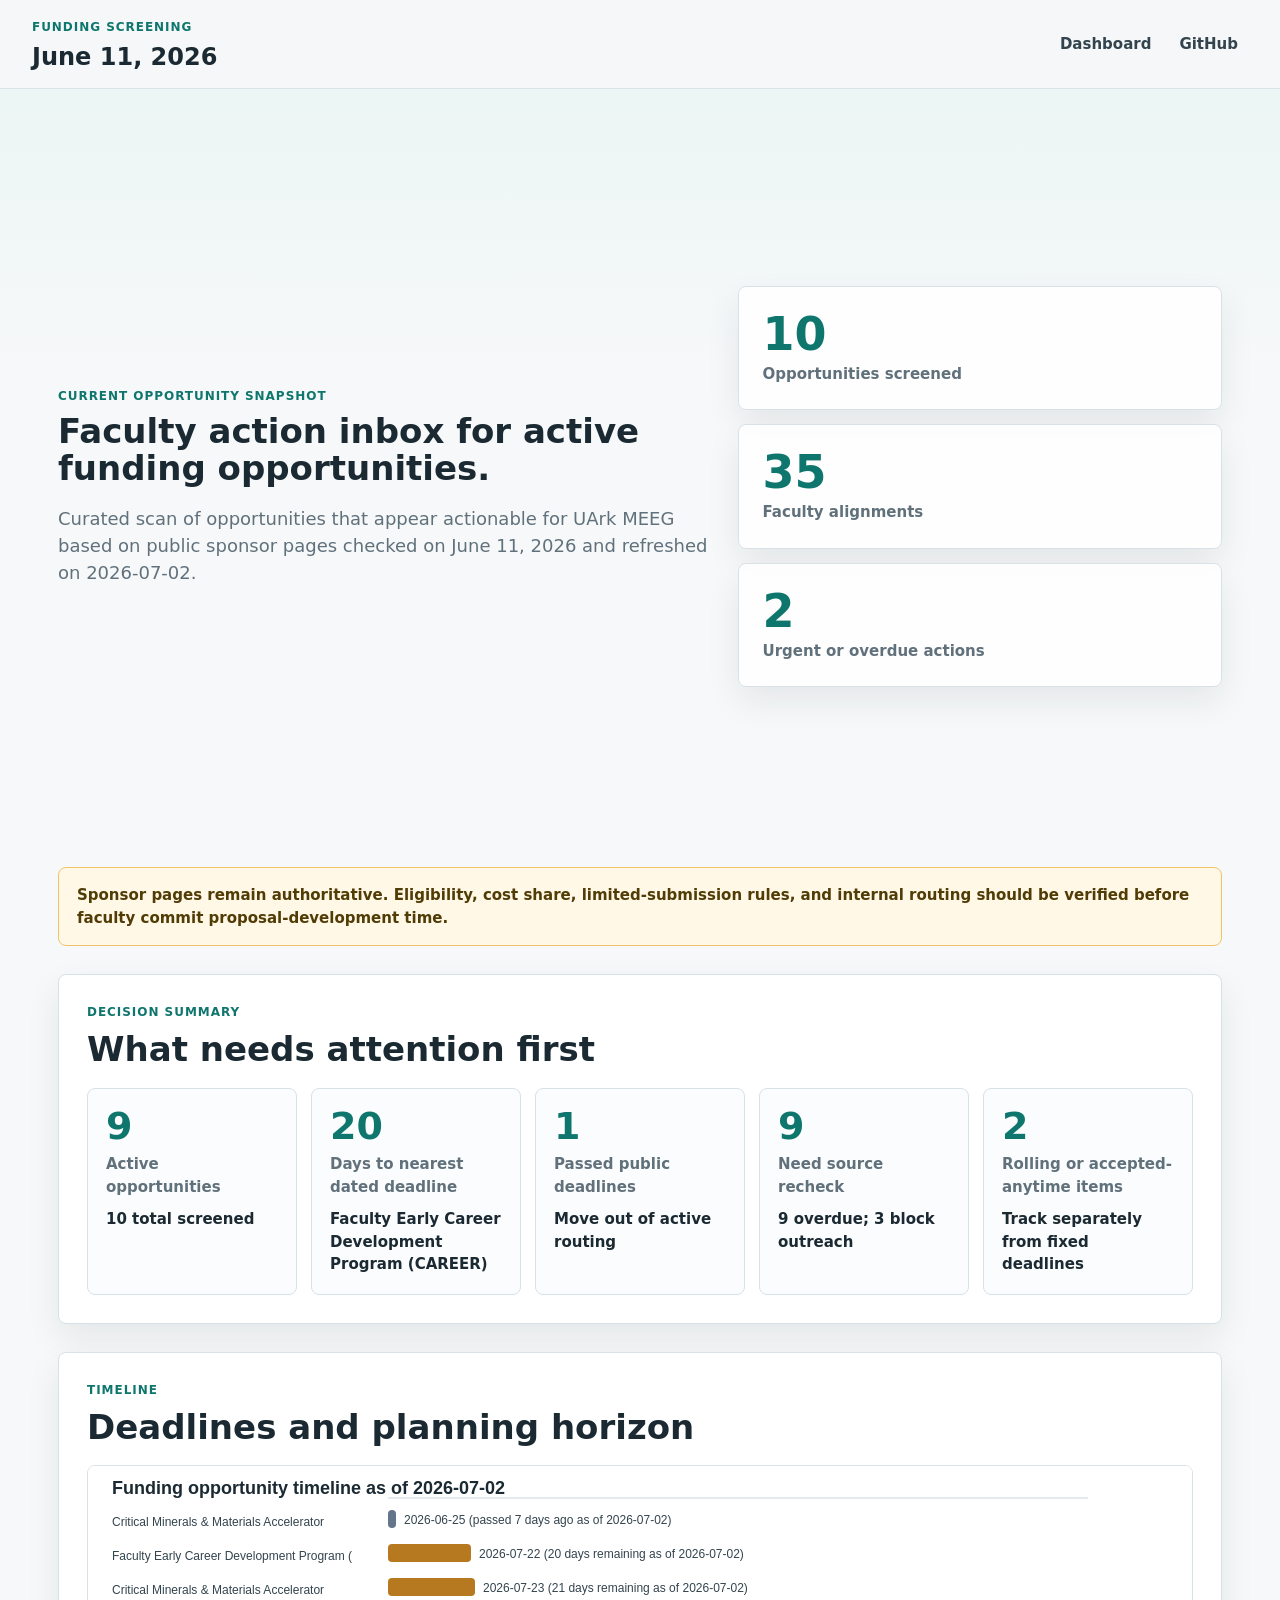
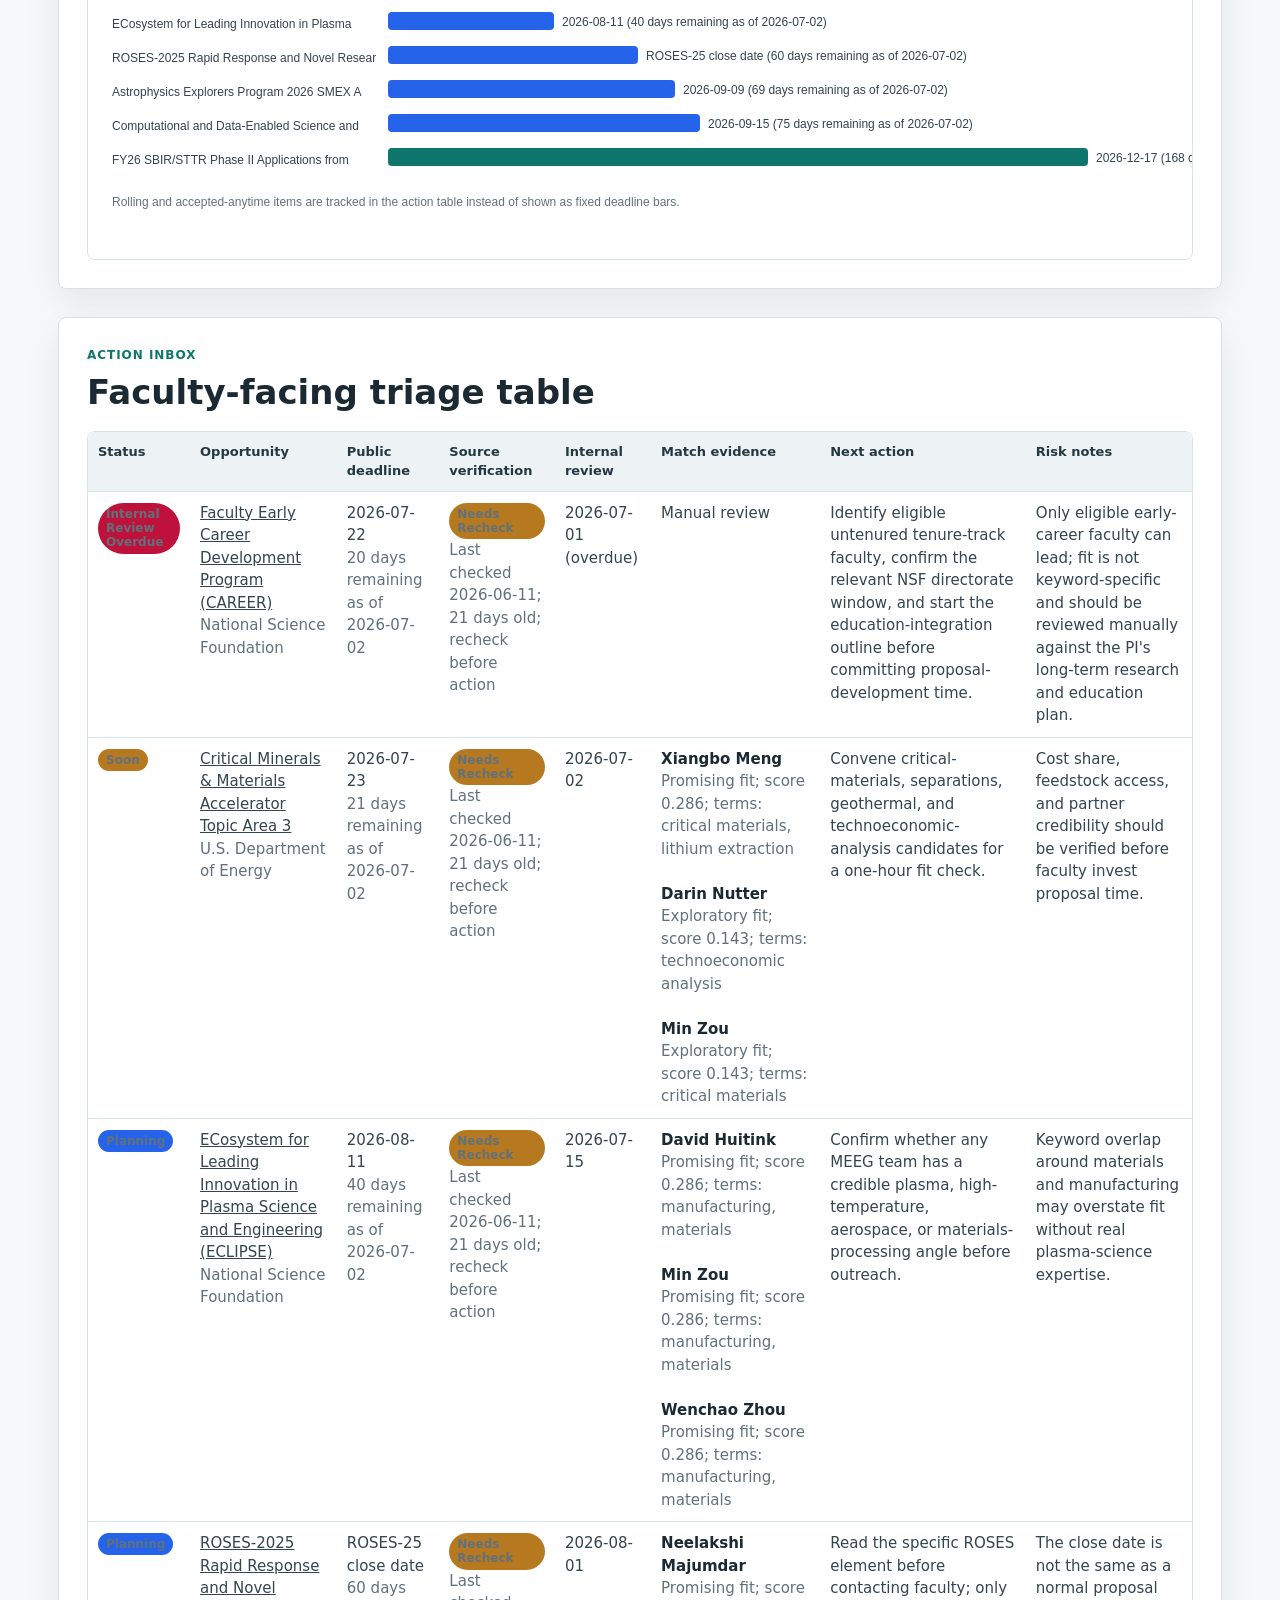
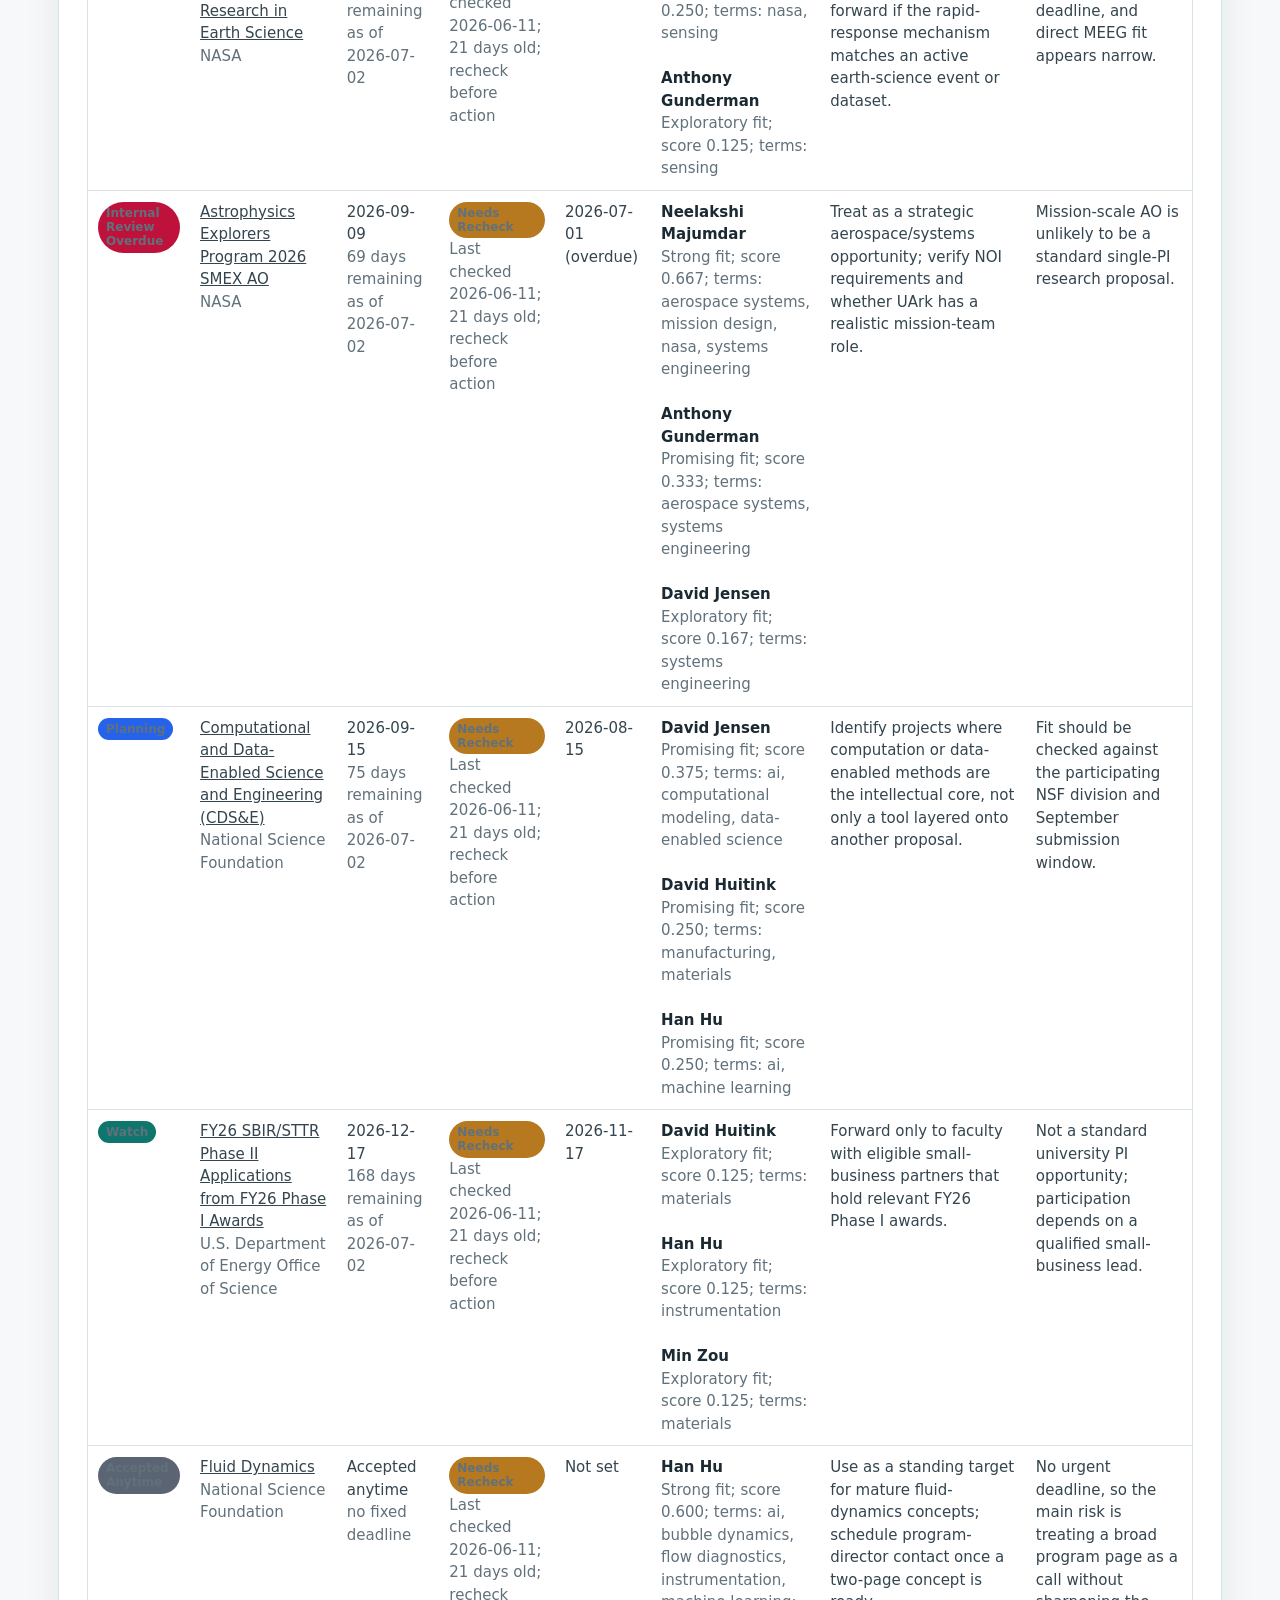
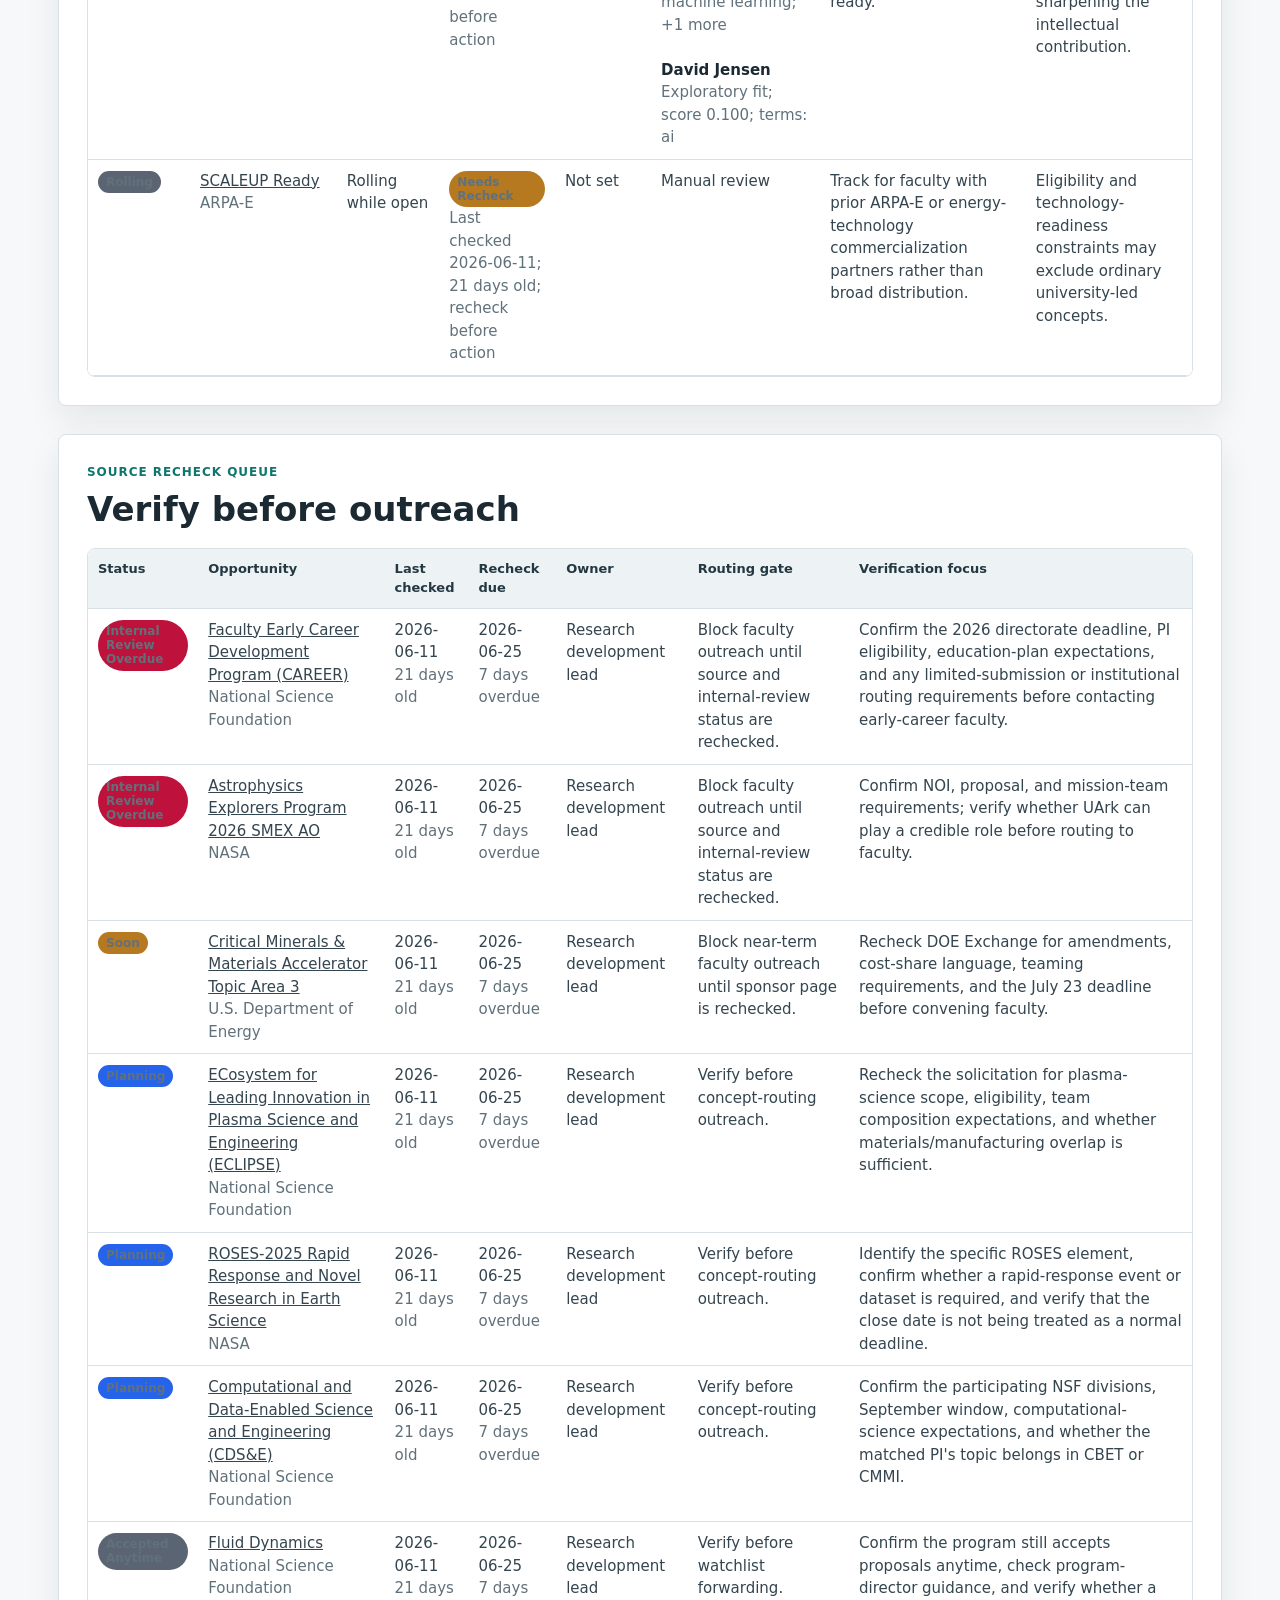
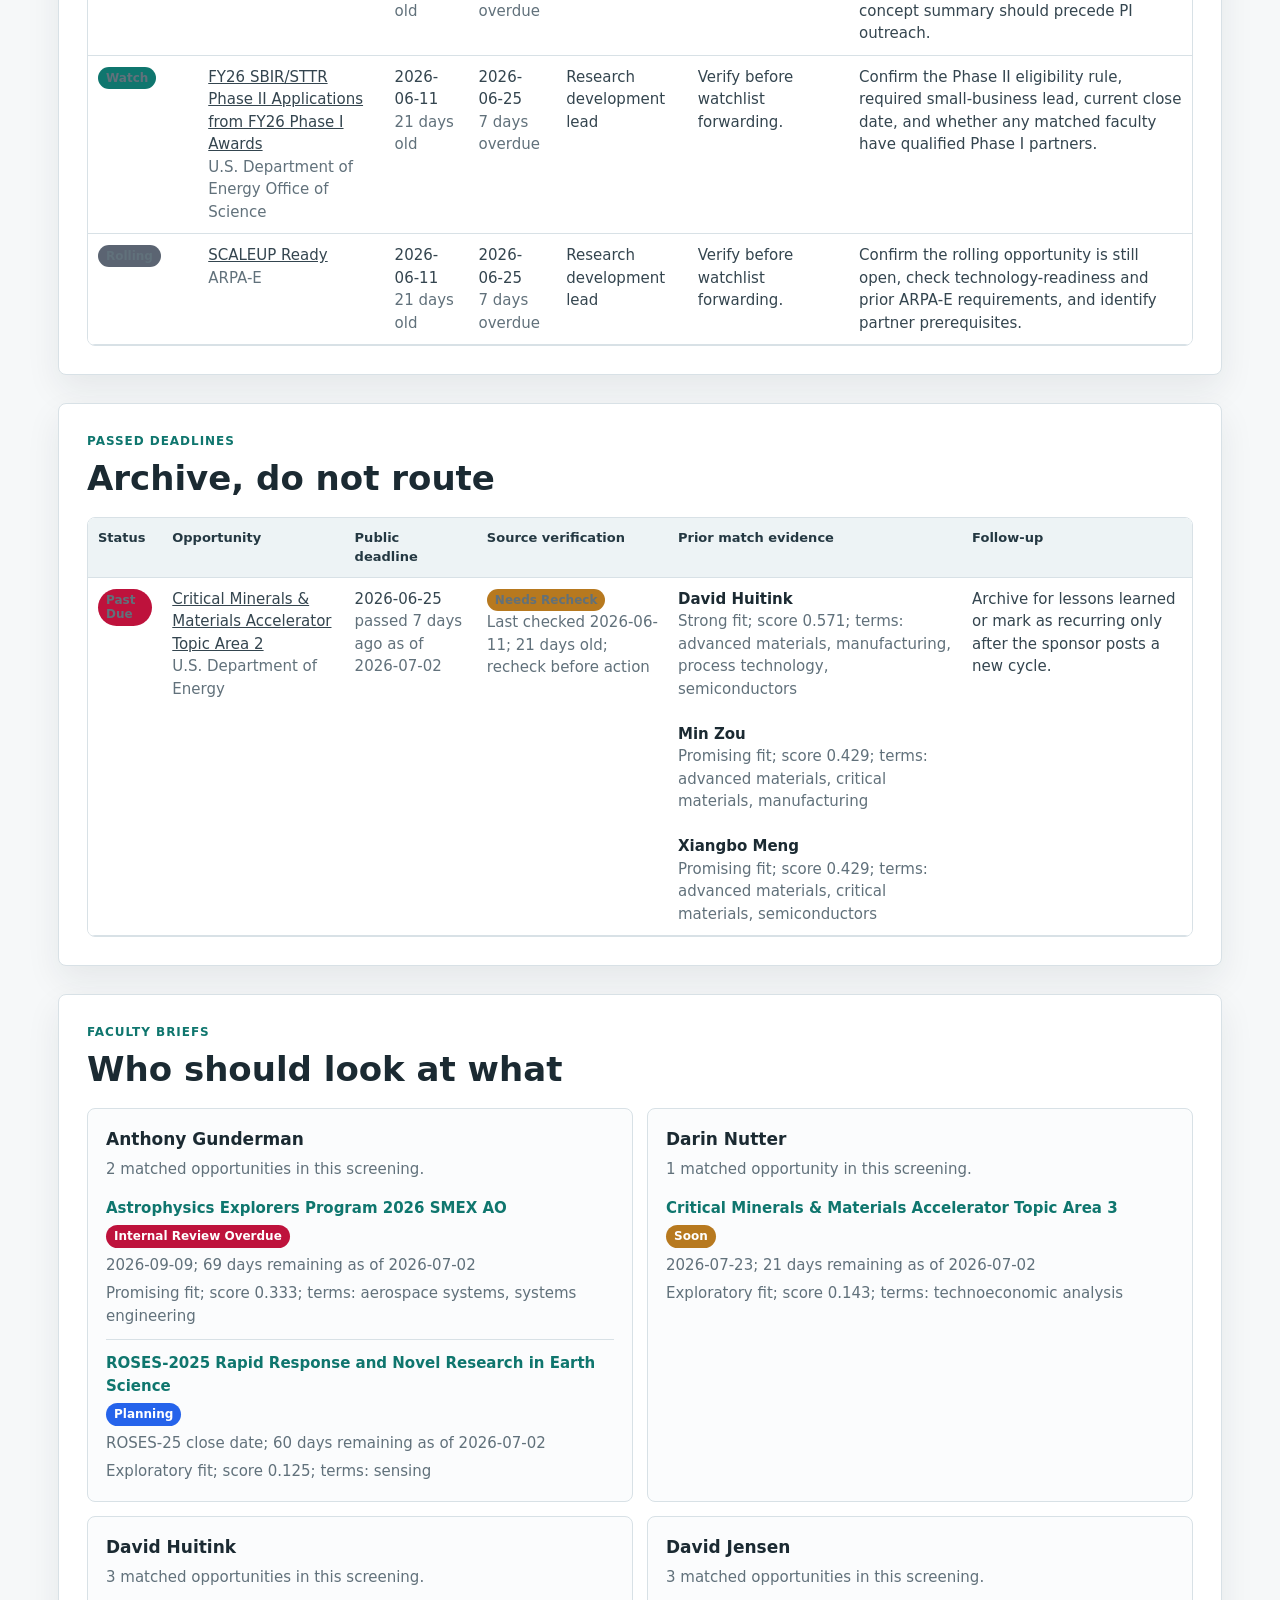
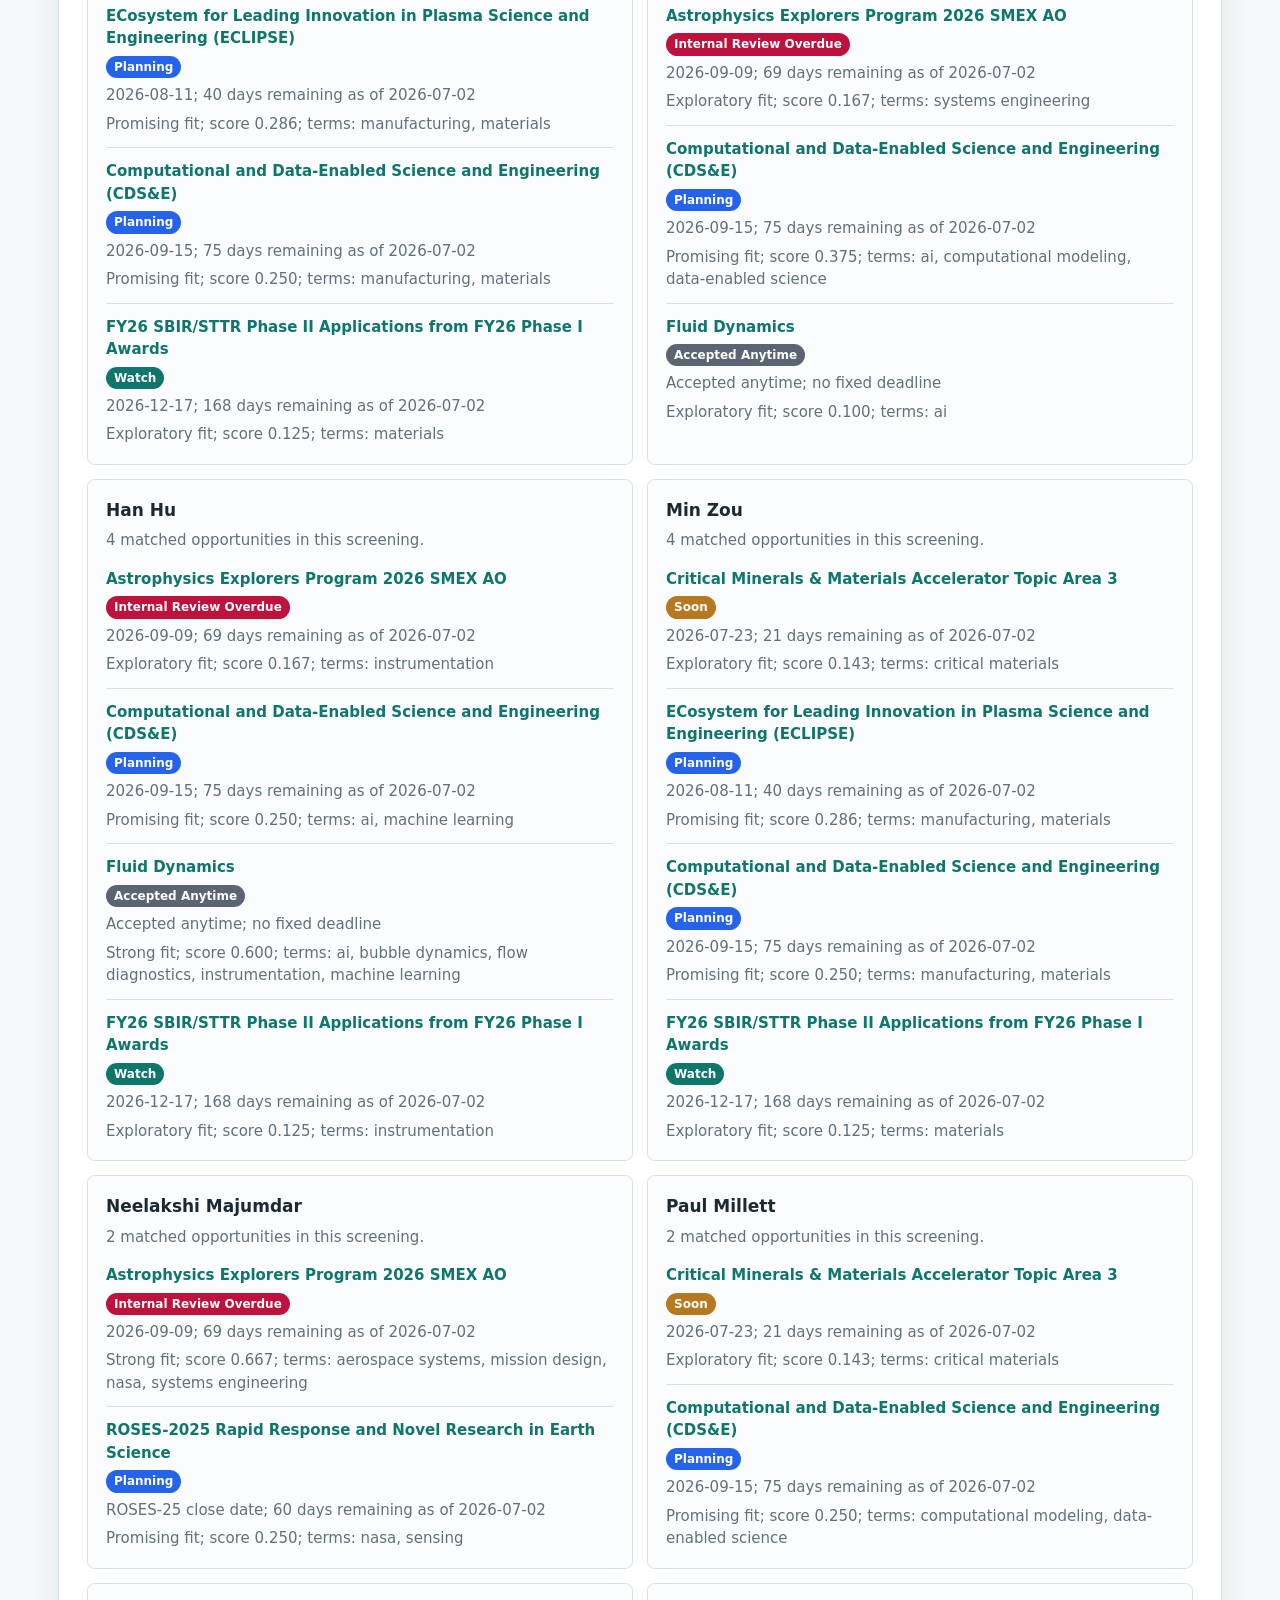
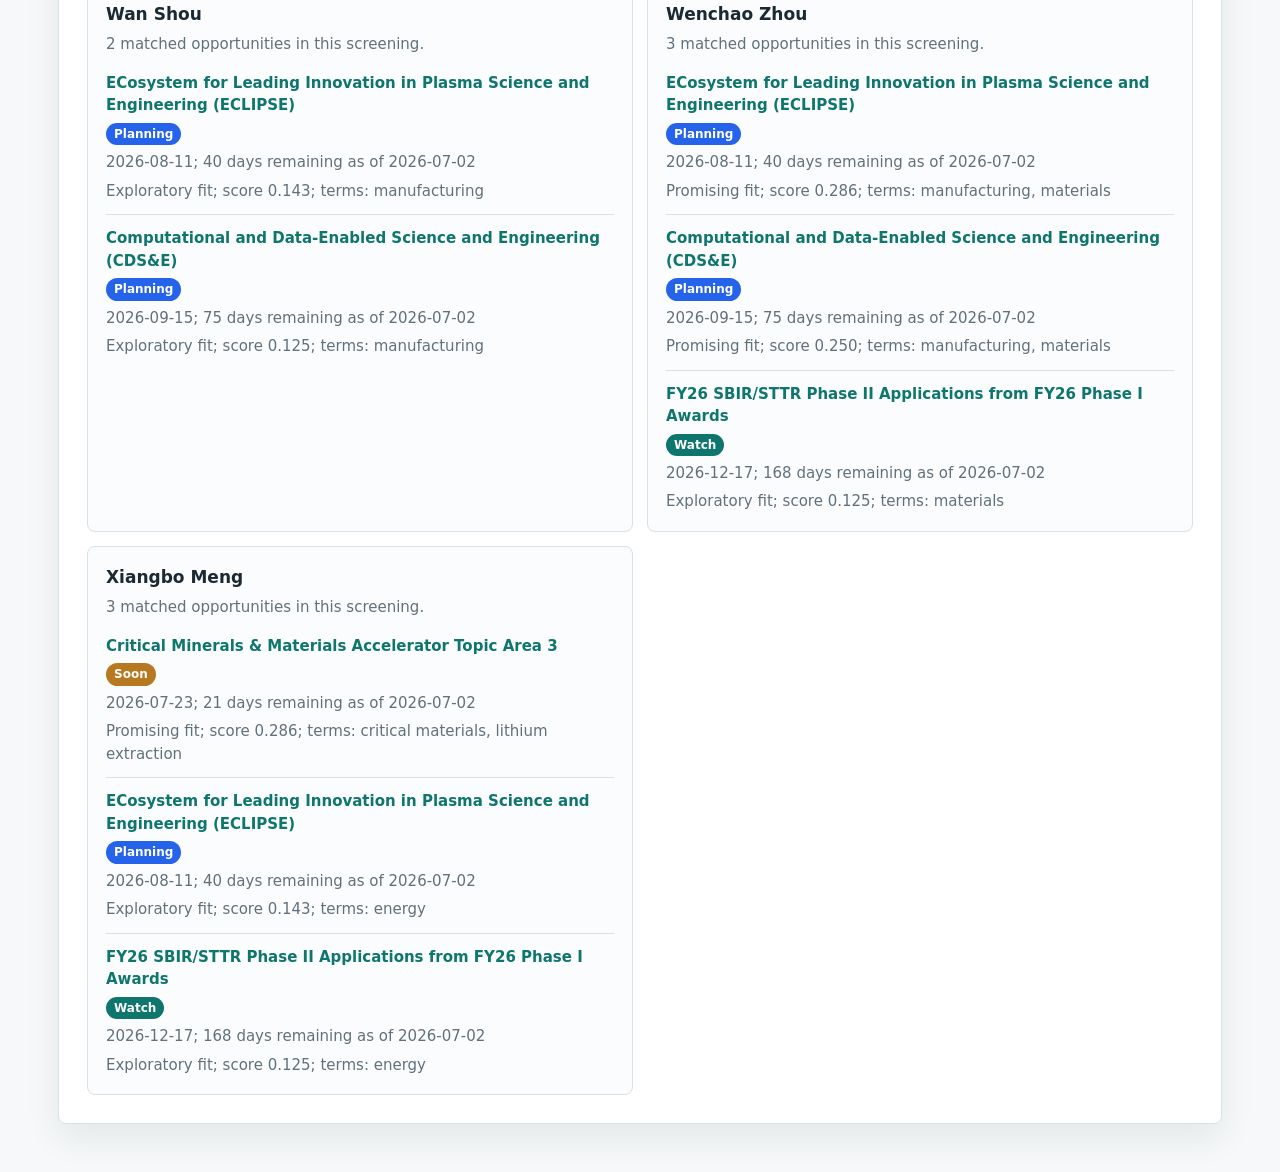
==== commit 8bc34b5a: "Add operational source recheck worklist" ====
--- a/site/screenings/2026-06-11.html
+++ b/site/screenings/2026-06-11.html
@@ -16,12 +16,12 @@
       <div class="overview-copy">
         <p class="eyebrow">Current opportunity snapshot</p>
         <h2>Faculty action inbox for active funding opportunities.</h2>
-        <p>Curated scan of opportunities that appear actionable for UArk MEEG based on public sponsor pages checked on June 11, 2026 and refreshed on 2026-06-29.</p>
+        <p>Curated scan of opportunities that appear actionable for UArk MEEG based on public sponsor pages checked on June 11, 2026 and refreshed on 2026-07-02.</p>
       </div>
       <div class="metrics">
         <div class="metric"><span>10</span><p>Opportunities screened</p></div>
         <div class="metric"><span>35</span><p>Faculty alignments</p></div>
-        <div class="metric"><span>0</span><p>Urgent or overdue actions</p></div>
+        <div class="metric"><span>2</span><p>Urgent or overdue actions</p></div>
       </div>
     </section>
     <section class="notice" role="note">
@@ -31,9 +31,9 @@
       <div class="section-heading"><p class="eyebrow">Decision Summary</p><h2>What needs attention first</h2></div>
       <div class="summary-grid">
         <article><span>9</span><p>Active opportunities</p><strong>10 total screened</strong></article>
-        <article><span>23</span><p>Days to nearest dated deadline</p><strong>Faculty Early Career Development Program (CAREER)</strong></article>
+        <article><span>20</span><p>Days to nearest dated deadline</p><strong>Faculty Early Career Development Program (CAREER)</strong></article>
         <article><span>1</span><p>Passed public deadlines</p><strong>Move out of active routing</strong></article>
-        <article><span>9</span><p>Need source recheck</p><strong>Oldest check is 18 days old</strong></article>
+        <article><span>9</span><p>Need source recheck</p><strong>9 overdue; 3 block outreach</strong></article>
         <article><span>2</span><p>Rolling or accepted-anytime items</p><strong>Track separately from fixed deadlines</strong></article>
       </div>
     </section>
@@ -41,32 +41,32 @@
       <div class="section-heading"><p class="eyebrow">Timeline</p><h2>Deadlines and planning horizon</h2></div>
       <div class="timeline-wrap"><svg xmlns="http://www.w3.org/2000/svg" width="1120" height="386" viewBox="0 0 1120 386" role="img" aria-label="Funding opportunity timeline">
 <rect width="100%" height="100%" fill="#ffffff"/>
-<text x="24" y="28" font-family="Arial, sans-serif" font-size="18" font-weight="700" fill="#1b2a32">Funding opportunity timeline as of 2026-06-29</text>
+<text x="24" y="28" font-family="Arial, sans-serif" font-size="18" font-weight="700" fill="#1b2a32">Funding opportunity timeline as of 2026-07-02</text>
 <line x1="300" y1="32" x2="1000" y2="32" stroke="#cbd5dc" stroke-width="1"/>
 <text x="24" y="60" font-family="Arial, sans-serif" font-size="12" fill="#33444e">Critical Minerals &amp; Materials Accelerator </text>
 <rect x="300" y="44" width="8" height="18" rx="4" fill="#64748b"/>
-<text x="316" y="58" font-family="Arial, sans-serif" font-size="12" fill="#33444e">2026-06-25 (passed 4 days ago as of 2026-06-29)</text>
+<text x="316" y="58" font-family="Arial, sans-serif" font-size="12" fill="#33444e">2026-06-25 (passed 7 days ago as of 2026-07-02)</text>
 <text x="24" y="94" font-family="Arial, sans-serif" font-size="12" fill="#33444e">Faculty Early Career Development Program (</text>
-<rect x="300" y="78" width="94" height="18" rx="4" fill="#b7791f"/>
-<text x="402" y="92" font-family="Arial, sans-serif" font-size="12" fill="#33444e">2026-07-22 (23 days remaining as of 2026-06-29)</text>
+<rect x="300" y="78" width="83" height="18" rx="4" fill="#b7791f"/>
+<text x="391" y="92" font-family="Arial, sans-serif" font-size="12" fill="#33444e">2026-07-22 (20 days remaining as of 2026-07-02)</text>
 <text x="24" y="128" font-family="Arial, sans-serif" font-size="12" fill="#33444e">Critical Minerals &amp; Materials Accelerator </text>
-<rect x="300" y="112" width="98" height="18" rx="4" fill="#b7791f"/>
-<text x="406" y="126" font-family="Arial, sans-serif" font-size="12" fill="#33444e">2026-07-23 (24 days remaining as of 2026-06-29)</text>
+<rect x="300" y="112" width="87" height="18" rx="4" fill="#b7791f"/>
+<text x="395" y="126" font-family="Arial, sans-serif" font-size="12" fill="#33444e">2026-07-23 (21 days remaining as of 2026-07-02)</text>
 <text x="24" y="162" font-family="Arial, sans-serif" font-size="12" fill="#33444e">ECosystem for Leading Innovation in Plasma</text>
-<rect x="300" y="146" width="176" height="18" rx="4" fill="#2563eb"/>
-<text x="484" y="160" font-family="Arial, sans-serif" font-size="12" fill="#33444e">2026-08-11 (43 days remaining as of 2026-06-29)</text>
+<rect x="300" y="146" width="166" height="18" rx="4" fill="#2563eb"/>
+<text x="474" y="160" font-family="Arial, sans-serif" font-size="12" fill="#33444e">2026-08-11 (40 days remaining as of 2026-07-02)</text>
 <text x="24" y="196" font-family="Arial, sans-serif" font-size="12" fill="#33444e">ROSES-2025 Rapid Response and Novel Resear</text>
-<rect x="300" y="180" width="257" height="18" rx="4" fill="#2563eb"/>
-<text x="565" y="194" font-family="Arial, sans-serif" font-size="12" fill="#33444e">ROSES-25 close date (63 days remaining as of 2026-06-29)</text>
+<rect x="300" y="180" width="250" height="18" rx="4" fill="#2563eb"/>
+<text x="558" y="194" font-family="Arial, sans-serif" font-size="12" fill="#33444e">ROSES-25 close date (60 days remaining as of 2026-07-02)</text>
 <text x="24" y="230" font-family="Arial, sans-serif" font-size="12" fill="#33444e">Astrophysics Explorers Program 2026 SMEX A</text>
-<rect x="300" y="214" width="294" height="18" rx="4" fill="#2563eb"/>
-<text x="602" y="228" font-family="Arial, sans-serif" font-size="12" fill="#33444e">2026-09-09 (72 days remaining as of 2026-06-29)</text>
+<rect x="300" y="214" width="287" height="18" rx="4" fill="#2563eb"/>
+<text x="595" y="228" font-family="Arial, sans-serif" font-size="12" fill="#33444e">2026-09-09 (69 days remaining as of 2026-07-02)</text>
 <text x="24" y="264" font-family="Arial, sans-serif" font-size="12" fill="#33444e">Computational and Data-Enabled Science and</text>
-<rect x="300" y="248" width="319" height="18" rx="4" fill="#2563eb"/>
-<text x="627" y="262" font-family="Arial, sans-serif" font-size="12" fill="#33444e">2026-09-15 (78 days remaining as of 2026-06-29)</text>
+<rect x="300" y="248" width="312" height="18" rx="4" fill="#2563eb"/>
+<text x="620" y="262" font-family="Arial, sans-serif" font-size="12" fill="#33444e">2026-09-15 (75 days remaining as of 2026-07-02)</text>
 <text x="24" y="298" font-family="Arial, sans-serif" font-size="12" fill="#33444e">FY26 SBIR/STTR Phase II Applications from </text>
 <rect x="300" y="282" width="700" height="18" rx="4" fill="#0f766e"/>
-<text x="1008" y="296" font-family="Arial, sans-serif" font-size="12" fill="#33444e">2026-12-17 (171 days remaining as of 2026-06-29)</text>
+<text x="1008" y="296" font-family="Arial, sans-serif" font-size="12" fill="#33444e">2026-12-17 (168 days remaining as of 2026-07-02)</text>
 <text x="24" y="340" font-family="Arial, sans-serif" font-size="12" fill="#61717b">Rolling and accepted-anytime items are tracked in the action table instead of shown as fixed deadline bars.</text>
 </svg></div>
     </section>
@@ -74,15 +74,15 @@
       <div class="section-heading"><p class="eyebrow">Action Inbox</p><h2>Faculty-facing triage table</h2></div>
       <div class="table-wrap"><table class="report-table">
         <thead><tr><th>Status</th><th>Opportunity</th><th>Public deadline</th><th>Source verification</th><th>Internal review</th><th>Match evidence</th><th>Next action</th><th>Risk notes</th></tr></thead>
-        <tbody><tr><td><span class="status-pill soon">Soon</span></td><td><a href="https://www.nsf.gov/funding/opportunities/career-faculty-early-career-development-program">Faculty Early Career Development Program (CAREER)</a><br><span>National Science Foundation</span></td><td>2026-07-22<br><span>23 days remaining as of 2026-06-29</span></td><td><span class="status-pill source-recheck">Needs Recheck</span><br><span>Last checked 2026-06-11; 18 days old; recheck before action</span></td><td>2026-07-01</td><td>Manual review</td><td>Identify eligible untenured tenure-track faculty, confirm the relevant NSF directorate window, and start the education-integration outline before committing proposal-development time.</td><td>Only eligible early-career faculty can lead; fit is not keyword-specific and should be reviewed manually against the PI&#x27;s long-term research and education plan.</td></tr><tr><td><span class="status-pill soon">Soon</span></td><td><a href="https://eere-exchange.energy.gov/Default.aspx?Search=3589&amp;SearchType=">Critical Minerals &amp; Materials Accelerator Topic Area 3</a><br><span>U.S. Department of Energy</span></td><td>2026-07-23<br><span>24 days remaining as of 2026-06-29</span></td><td><span class="status-pill source-recheck">Needs Recheck</span><br><span>Last checked 2026-06-11; 18 days old; recheck before action</span></td><td>2026-07-02</td><td><strong>Xiangbo Meng</strong><br><span>Promising fit; score 0.286; terms: critical materials, lithium extraction</span><br><br><strong>Darin Nutter</strong><br><span>Exploratory fit; score 0.143; terms: technoeconomic analysis</span><br><br><strong>Min Zou</strong><br><span>Exploratory fit; score 0.143; terms: critical materials</span></td><td>Convene critical-materials, separations, geothermal, and technoeconomic-analysis candidates for a one-hour fit check.</td><td>Cost share, feedstock access, and partner credibility should be verified before faculty invest proposal time.</td></tr><tr><td><span class="status-pill planning">Planning</span></td><td><a href="https://www.nsf.gov/funding/opportunities/eclipse-ecosystem-leading-innovation-plasma-science-engineering">ECosystem for Leading Innovation in Plasma Science and Engineering (ECLIPSE)</a><br><span>National Science Foundation</span></td><td>2026-08-11<br><span>43 days remaining as of 2026-06-29</span></td><td><span class="status-pill source-recheck">Needs Recheck</span><br><span>Last checked 2026-06-11; 18 days old; recheck before action</span></td><td>2026-07-15</td><td><strong>David Huitink</strong><br><span>Promising fit; score 0.286; terms: manufacturing, materials</span><br><br><strong>Min Zou</strong><br><span>Promising fit; score 0.286; terms: manufacturing, materials</span><br><br><strong>Wenchao Zhou</strong><br><span>Promising fit; score 0.286; terms: manufacturing, materials</span></td><td>Confirm whether any MEEG team has a credible plasma, high-temperature, aerospace, or materials-processing angle before outreach.</td><td>Keyword overlap around materials and manufacturing may overstate fit without real plasma-science expertise.</td></tr><tr><td><span class="status-pill planning">Planning</span></td><td><a href="https://simpler.grants.gov/opportunity/f412520b-5594-4ff2-ae51-9de1b8d8efef">ROSES-2025 Rapid Response and Novel Research in Earth Science</a><br><span>NASA</span></td><td>ROSES-25 close date<br><span>63 days remaining as of 2026-06-29</span></td><td><span class="status-pill source-recheck">Needs Recheck</span><br><span>Last checked 2026-06-11; 18 days old; recheck before action</span></td><td>2026-08-01</td><td><strong>Neelakshi Majumdar</strong><br><span>Promising fit; score 0.250; terms: nasa, sensing</span><br><br><strong>Anthony Gunderman</strong><br><span>Exploratory fit; score 0.125; terms: sensing</span></td><td>Read the specific ROSES element before contacting faculty; only forward if the rapid-response mechanism matches an active earth-science event or dataset.</td><td>The close date is not the same as a normal proposal deadline, and direct MEEG fit appears narrow.</td></tr><tr><td><span class="status-pill planning">Planning</span></td><td><a href="https://science.nasa.gov/researchers/sara/grant-solicitations/">Astrophysics Explorers Program 2026 SMEX AO</a><br><span>NASA</span></td><td>2026-09-09<br><span>72 days remaining as of 2026-06-29</span></td><td><span class="status-pill source-recheck">Needs Recheck</span><br><span>Last checked 2026-06-11; 18 days old; recheck before action</span></td><td>2026-07-01</td><td><strong>Neelakshi Majumdar</strong><br><span>Strong fit; score 0.667; terms: aerospace systems, mission design, nasa, systems engineering</span><br><br><strong>Anthony Gunderman</strong><br><span>Promising fit; score 0.333; terms: aerospace systems, systems engineering</span><br><br><strong>David Jensen</strong><br><span>Exploratory fit; score 0.167; terms: systems engineering</span></td><td>Treat as a strategic aerospace/systems opportunity; verify NOI requirements and whether UArk has a realistic mission-team role.</td><td>Mission-scale AO is unlikely to be a standard single-PI research proposal.</td></tr><tr><td><span class="status-pill planning">Planning</span></td><td><a href="https://www.nsf.gov/funding/opportunities/cdse-computational-data-enabled-science-engineering">Computational and Data-Enabled Science and Engineering (CDS&amp;E)</a><br><span>National Science Foundation</span></td><td>2026-09-15<br><span>78 days remaining as of 2026-06-29</span></td><td><span class="status-pill source-recheck">Needs Recheck</span><br><span>Last checked 2026-06-11; 18 days old; recheck before action</span></td><td>2026-08-15</td><td><strong>David Jensen</strong><br><span>Promising fit; score 0.375; terms: ai, computational modeling, data-enabled science</span><br><br><strong>David Huitink</strong><br><span>Promising fit; score 0.250; terms: manufacturing, materials</span><br><br><strong>Han Hu</strong><br><span>Promising fit; score 0.250; terms: ai, machine learning</span></td><td>Identify projects where computation or data-enabled methods are the intellectual core, not only a tool layered onto another proposal.</td><td>Fit should be checked against the participating NSF division and September submission window.</td></tr><tr><td><span class="status-pill watch">Watch</span></td><td><a href="https://science.osti.gov/grants/FOAs/Open">FY26 SBIR/STTR Phase II Applications from FY26 Phase I Awards</a><br><span>U.S. Department of Energy Office of Science</span></td><td>2026-12-17<br><span>171 days remaining as of 2026-06-29</span></td><td><span class="status-pill source-recheck">Needs Recheck</span><br><span>Last checked 2026-06-11; 18 days old; recheck before action</span></td><td>2026-11-17</td><td><strong>David Huitink</strong><br><span>Exploratory fit; score 0.125; terms: materials</span><br><br><strong>Han Hu</strong><br><span>Exploratory fit; score 0.125; terms: instrumentation</span><br><br><strong>Min Zou</strong><br><span>Exploratory fit; score 0.125; terms: materials</span></td><td>Forward only to faculty with eligible small-business partners that hold relevant FY26 Phase I awards.</td><td>Not a standard university PI opportunity; participation depends on a qualified small-business lead.</td></tr><tr><td><span class="status-pill accepted-anytime">Accepted Anytime</span></td><td><a href="https://www.nsf.gov/funding/opportunities/fluid-dynamics">Fluid Dynamics</a><br><span>National Science Foundation</span></td><td>Accepted anytime<br><span>no fixed deadline</span></td><td><span class="status-pill source-recheck">Needs Recheck</span><br><span>Last checked 2026-06-11; 18 days old; recheck before action</span></td><td>Not set</td><td><strong>Han Hu</strong><br><span>Strong fit; score 0.600; terms: ai, bubble dynamics, flow diagnostics, instrumentation, machine learning; +1 more</span><br><br><strong>David Jensen</strong><br><span>Exploratory fit; score 0.100; terms: ai</span></td><td>Use as a standing target for mature fluid-dynamics concepts; schedule program-director contact once a two-page concept is ready.</td><td>No urgent deadline, so the main risk is treating a broad program page as a call without sharpening the intellectual contribution.</td></tr><tr><td><span class="status-pill rolling">Rolling</span></td><td><a href="https://arpa-e-foa.energy.gov/Default.aspx?Search=CONNECT&amp;SearchType=">SCALEUP Ready</a><br><span>ARPA-E</span></td><td>Rolling while open</td><td><span class="status-pill source-recheck">Needs Recheck</span><br><span>Last checked 2026-06-11; 18 days old; recheck before action</span></td><td>Not set</td><td>Manual review</td><td>Track for faculty with prior ARPA-E or energy-technology commercialization partners rather than broad distribution.</td><td>Eligibility and technology-readiness constraints may exclude ordinary university-led concepts.</td></tr></tbody>
+        <tbody><tr><td><span class="status-pill internal-review-overdue">Internal Review Overdue</span></td><td><a href="https://www.nsf.gov/funding/opportunities/career-faculty-early-career-development-program">Faculty Early Career Development Program (CAREER)</a><br><span>National Science Foundation</span></td><td>2026-07-22<br><span>20 days remaining as of 2026-07-02</span></td><td><span class="status-pill source-recheck">Needs Recheck</span><br><span>Last checked 2026-06-11; 21 days old; recheck before action</span></td><td>2026-07-01 (overdue)</td><td>Manual review</td><td>Identify eligible untenured tenure-track faculty, confirm the relevant NSF directorate window, and start the education-integration outline before committing proposal-development time.</td><td>Only eligible early-career faculty can lead; fit is not keyword-specific and should be reviewed manually against the PI&#x27;s long-term research and education plan.</td></tr><tr><td><span class="status-pill soon">Soon</span></td><td><a href="https://eere-exchange.energy.gov/Default.aspx?Search=3589&amp;SearchType=">Critical Minerals &amp; Materials Accelerator Topic Area 3</a><br><span>U.S. Department of Energy</span></td><td>2026-07-23<br><span>21 days remaining as of 2026-07-02</span></td><td><span class="status-pill source-recheck">Needs Recheck</span><br><span>Last checked 2026-06-11; 21 days old; recheck before action</span></td><td>2026-07-02</td><td><strong>Xiangbo Meng</strong><br><span>Promising fit; score 0.286; terms: critical materials, lithium extraction</span><br><br><strong>Darin Nutter</strong><br><span>Exploratory fit; score 0.143; terms: technoeconomic analysis</span><br><br><strong>Min Zou</strong><br><span>Exploratory fit; score 0.143; terms: critical materials</span></td><td>Convene critical-materials, separations, geothermal, and technoeconomic-analysis candidates for a one-hour fit check.</td><td>Cost share, feedstock access, and partner credibility should be verified before faculty invest proposal time.</td></tr><tr><td><span class="status-pill planning">Planning</span></td><td><a href="https://www.nsf.gov/funding/opportunities/eclipse-ecosystem-leading-innovation-plasma-science-engineering">ECosystem for Leading Innovation in Plasma Science and Engineering (ECLIPSE)</a><br><span>National Science Foundation</span></td><td>2026-08-11<br><span>40 days remaining as of 2026-07-02</span></td><td><span class="status-pill source-recheck">Needs Recheck</span><br><span>Last checked 2026-06-11; 21 days old; recheck before action</span></td><td>2026-07-15</td><td><strong>David Huitink</strong><br><span>Promising fit; score 0.286; terms: manufacturing, materials</span><br><br><strong>Min Zou</strong><br><span>Promising fit; score 0.286; terms: manufacturing, materials</span><br><br><strong>Wenchao Zhou</strong><br><span>Promising fit; score 0.286; terms: manufacturing, materials</span></td><td>Confirm whether any MEEG team has a credible plasma, high-temperature, aerospace, or materials-processing angle before outreach.</td><td>Keyword overlap around materials and manufacturing may overstate fit without real plasma-science expertise.</td></tr><tr><td><span class="status-pill planning">Planning</span></td><td><a href="https://simpler.grants.gov/opportunity/f412520b-5594-4ff2-ae51-9de1b8d8efef">ROSES-2025 Rapid Response and Novel Research in Earth Science</a><br><span>NASA</span></td><td>ROSES-25 close date<br><span>60 days remaining as of 2026-07-02</span></td><td><span class="status-pill source-recheck">Needs Recheck</span><br><span>Last checked 2026-06-11; 21 days old; recheck before action</span></td><td>2026-08-01</td><td><strong>Neelakshi Majumdar</strong><br><span>Promising fit; score 0.250; terms: nasa, sensing</span><br><br><strong>Anthony Gunderman</strong><br><span>Exploratory fit; score 0.125; terms: sensing</span></td><td>Read the specific ROSES element before contacting faculty; only forward if the rapid-response mechanism matches an active earth-science event or dataset.</td><td>The close date is not the same as a normal proposal deadline, and direct MEEG fit appears narrow.</td></tr><tr><td><span class="status-pill internal-review-overdue">Internal Review Overdue</span></td><td><a href="https://science.nasa.gov/researchers/sara/grant-solicitations/">Astrophysics Explorers Program 2026 SMEX AO</a><br><span>NASA</span></td><td>2026-09-09<br><span>69 days remaining as of 2026-07-02</span></td><td><span class="status-pill source-recheck">Needs Recheck</span><br><span>Last checked 2026-06-11; 21 days old; recheck before action</span></td><td>2026-07-01 (overdue)</td><td><strong>Neelakshi Majumdar</strong><br><span>Strong fit; score 0.667; terms: aerospace systems, mission design, nasa, systems engineering</span><br><br><strong>Anthony Gunderman</strong><br><span>Promising fit; score 0.333; terms: aerospace systems, systems engineering</span><br><br><strong>David Jensen</strong><br><span>Exploratory fit; score 0.167; terms: systems engineering</span></td><td>Treat as a strategic aerospace/systems opportunity; verify NOI requirements and whether UArk has a realistic mission-team role.</td><td>Mission-scale AO is unlikely to be a standard single-PI research proposal.</td></tr><tr><td><span class="status-pill planning">Planning</span></td><td><a href="https://www.nsf.gov/funding/opportunities/cdse-computational-data-enabled-science-engineering">Computational and Data-Enabled Science and Engineering (CDS&amp;E)</a><br><span>National Science Foundation</span></td><td>2026-09-15<br><span>75 days remaining as of 2026-07-02</span></td><td><span class="status-pill source-recheck">Needs Recheck</span><br><span>Last checked 2026-06-11; 21 days old; recheck before action</span></td><td>2026-08-15</td><td><strong>David Jensen</strong><br><span>Promising fit; score 0.375; terms: ai, computational modeling, data-enabled science</span><br><br><strong>David Huitink</strong><br><span>Promising fit; score 0.250; terms: manufacturing, materials</span><br><br><strong>Han Hu</strong><br><span>Promising fit; score 0.250; terms: ai, machine learning</span></td><td>Identify projects where computation or data-enabled methods are the intellectual core, not only a tool layered onto another proposal.</td><td>Fit should be checked against the participating NSF division and September submission window.</td></tr><tr><td><span class="status-pill watch">Watch</span></td><td><a href="https://science.osti.gov/grants/FOAs/Open">FY26 SBIR/STTR Phase II Applications from FY26 Phase I Awards</a><br><span>U.S. Department of Energy Office of Science</span></td><td>2026-12-17<br><span>168 days remaining as of 2026-07-02</span></td><td><span class="status-pill source-recheck">Needs Recheck</span><br><span>Last checked 2026-06-11; 21 days old; recheck before action</span></td><td>2026-11-17</td><td><strong>David Huitink</strong><br><span>Exploratory fit; score 0.125; terms: materials</span><br><br><strong>Han Hu</strong><br><span>Exploratory fit; score 0.125; terms: instrumentation</span><br><br><strong>Min Zou</strong><br><span>Exploratory fit; score 0.125; terms: materials</span></td><td>Forward only to faculty with eligible small-business partners that hold relevant FY26 Phase I awards.</td><td>Not a standard university PI opportunity; participation depends on a qualified small-business lead.</td></tr><tr><td><span class="status-pill accepted-anytime">Accepted Anytime</span></td><td><a href="https://www.nsf.gov/funding/opportunities/fluid-dynamics">Fluid Dynamics</a><br><span>National Science Foundation</span></td><td>Accepted anytime<br><span>no fixed deadline</span></td><td><span class="status-pill source-recheck">Needs Recheck</span><br><span>Last checked 2026-06-11; 21 days old; recheck before action</span></td><td>Not set</td><td><strong>Han Hu</strong><br><span>Strong fit; score 0.600; terms: ai, bubble dynamics, flow diagnostics, instrumentation, machine learning; +1 more</span><br><br><strong>David Jensen</strong><br><span>Exploratory fit; score 0.100; terms: ai</span></td><td>Use as a standing target for mature fluid-dynamics concepts; schedule program-director contact once a two-page concept is ready.</td><td>No urgent deadline, so the main risk is treating a broad program page as a call without sharpening the intellectual contribution.</td></tr><tr><td><span class="status-pill rolling">Rolling</span></td><td><a href="https://arpa-e-foa.energy.gov/Default.aspx?Search=CONNECT&amp;SearchType=">SCALEUP Ready</a><br><span>ARPA-E</span></td><td>Rolling while open</td><td><span class="status-pill source-recheck">Needs Recheck</span><br><span>Last checked 2026-06-11; 21 days old; recheck before action</span></td><td>Not set</td><td>Manual review</td><td>Track for faculty with prior ARPA-E or energy-technology commercialization partners rather than broad distribution.</td><td>Eligibility and technology-readiness constraints may exclude ordinary university-led concepts.</td></tr></tbody>
       </table></div>
     </section>
 
     <section class="panel">
       <div class="section-heading"><p class="eyebrow">Source Recheck Queue</p><h2>Verify before outreach</h2></div>
       <div class="table-wrap"><table class="report-table">
-        <thead><tr><th>Opportunity</th><th>Last checked</th><th>Age in days</th><th>Recheck reason</th></tr></thead>
-        <tbody><tr><td><a href="https://www.nsf.gov/funding/opportunities/career-faculty-early-career-development-program">Faculty Early Career Development Program (CAREER)</a><br><span>National Science Foundation</span></td><td>2026-06-11</td><td>18</td><td>Older than 14 days; verify sponsor page before faculty outreach.</td></tr><tr><td><a href="https://eere-exchange.energy.gov/Default.aspx?Search=3589&amp;SearchType=">Critical Minerals &amp; Materials Accelerator Topic Area 3</a><br><span>U.S. Department of Energy</span></td><td>2026-06-11</td><td>18</td><td>Older than 14 days; verify sponsor page before faculty outreach.</td></tr><tr><td><a href="https://www.nsf.gov/funding/opportunities/eclipse-ecosystem-leading-innovation-plasma-science-engineering">ECosystem for Leading Innovation in Plasma Science and Engineering (ECLIPSE)</a><br><span>National Science Foundation</span></td><td>2026-06-11</td><td>18</td><td>Older than 14 days; verify sponsor page before faculty outreach.</td></tr><tr><td><a href="https://simpler.grants.gov/opportunity/f412520b-5594-4ff2-ae51-9de1b8d8efef">ROSES-2025 Rapid Response and Novel Research in Earth Science</a><br><span>NASA</span></td><td>2026-06-11</td><td>18</td><td>Older than 14 days; verify sponsor page before faculty outreach.</td></tr><tr><td><a href="https://science.nasa.gov/researchers/sara/grant-solicitations/">Astrophysics Explorers Program 2026 SMEX AO</a><br><span>NASA</span></td><td>2026-06-11</td><td>18</td><td>Older than 14 days; verify sponsor page before faculty outreach.</td></tr><tr><td><a href="https://www.nsf.gov/funding/opportunities/cdse-computational-data-enabled-science-engineering">Computational and Data-Enabled Science and Engineering (CDS&amp;E)</a><br><span>National Science Foundation</span></td><td>2026-06-11</td><td>18</td><td>Older than 14 days; verify sponsor page before faculty outreach.</td></tr><tr><td><a href="https://science.osti.gov/grants/FOAs/Open">FY26 SBIR/STTR Phase II Applications from FY26 Phase I Awards</a><br><span>U.S. Department of Energy Office of Science</span></td><td>2026-06-11</td><td>18</td><td>Older than 14 days; verify sponsor page before faculty outreach.</td></tr><tr><td><a href="https://www.nsf.gov/funding/opportunities/fluid-dynamics">Fluid Dynamics</a><br><span>National Science Foundation</span></td><td>2026-06-11</td><td>18</td><td>Older than 14 days; verify sponsor page before faculty outreach.</td></tr><tr><td><a href="https://arpa-e-foa.energy.gov/Default.aspx?Search=CONNECT&amp;SearchType=">SCALEUP Ready</a><br><span>ARPA-E</span></td><td>2026-06-11</td><td>18</td><td>Older than 14 days; verify sponsor page before faculty outreach.</td></tr></tbody>
+        <thead><tr><th>Status</th><th>Opportunity</th><th>Last checked</th><th>Recheck due</th><th>Owner</th><th>Routing gate</th><th>Verification focus</th></tr></thead>
+        <tbody><tr><td><span class="status-pill internal-review-overdue">Internal Review Overdue</span></td><td><a href="https://www.nsf.gov/funding/opportunities/career-faculty-early-career-development-program">Faculty Early Career Development Program (CAREER)</a><br><span>National Science Foundation</span></td><td>2026-06-11<br><span>21 days old</span></td><td>2026-06-25<br><span>7 days overdue</span></td><td>Research development lead</td><td>Block faculty outreach until source and internal-review status are rechecked.</td><td>Confirm the 2026 directorate deadline, PI eligibility, education-plan expectations, and any limited-submission or institutional routing requirements before contacting early-career faculty.</td></tr><tr><td><span class="status-pill internal-review-overdue">Internal Review Overdue</span></td><td><a href="https://science.nasa.gov/researchers/sara/grant-solicitations/">Astrophysics Explorers Program 2026 SMEX AO</a><br><span>NASA</span></td><td>2026-06-11<br><span>21 days old</span></td><td>2026-06-25<br><span>7 days overdue</span></td><td>Research development lead</td><td>Block faculty outreach until source and internal-review status are rechecked.</td><td>Confirm NOI, proposal, and mission-team requirements; verify whether UArk can play a credible role before routing to faculty.</td></tr><tr><td><span class="status-pill soon">Soon</span></td><td><a href="https://eere-exchange.energy.gov/Default.aspx?Search=3589&amp;SearchType=">Critical Minerals &amp; Materials Accelerator Topic Area 3</a><br><span>U.S. Department of Energy</span></td><td>2026-06-11<br><span>21 days old</span></td><td>2026-06-25<br><span>7 days overdue</span></td><td>Research development lead</td><td>Block near-term faculty outreach until sponsor page is rechecked.</td><td>Recheck DOE Exchange for amendments, cost-share language, teaming requirements, and the July 23 deadline before convening faculty.</td></tr><tr><td><span class="status-pill planning">Planning</span></td><td><a href="https://www.nsf.gov/funding/opportunities/eclipse-ecosystem-leading-innovation-plasma-science-engineering">ECosystem for Leading Innovation in Plasma Science and Engineering (ECLIPSE)</a><br><span>National Science Foundation</span></td><td>2026-06-11<br><span>21 days old</span></td><td>2026-06-25<br><span>7 days overdue</span></td><td>Research development lead</td><td>Verify before concept-routing outreach.</td><td>Recheck the solicitation for plasma-science scope, eligibility, team composition expectations, and whether materials/manufacturing overlap is sufficient.</td></tr><tr><td><span class="status-pill planning">Planning</span></td><td><a href="https://simpler.grants.gov/opportunity/f412520b-5594-4ff2-ae51-9de1b8d8efef">ROSES-2025 Rapid Response and Novel Research in Earth Science</a><br><span>NASA</span></td><td>2026-06-11<br><span>21 days old</span></td><td>2026-06-25<br><span>7 days overdue</span></td><td>Research development lead</td><td>Verify before concept-routing outreach.</td><td>Identify the specific ROSES element, confirm whether a rapid-response event or dataset is required, and verify that the close date is not being treated as a normal deadline.</td></tr><tr><td><span class="status-pill planning">Planning</span></td><td><a href="https://www.nsf.gov/funding/opportunities/cdse-computational-data-enabled-science-engineering">Computational and Data-Enabled Science and Engineering (CDS&amp;E)</a><br><span>National Science Foundation</span></td><td>2026-06-11<br><span>21 days old</span></td><td>2026-06-25<br><span>7 days overdue</span></td><td>Research development lead</td><td>Verify before concept-routing outreach.</td><td>Confirm the participating NSF divisions, September window, computational-science expectations, and whether the matched PI&#x27;s topic belongs in CBET or CMMI.</td></tr><tr><td><span class="status-pill accepted-anytime">Accepted Anytime</span></td><td><a href="https://www.nsf.gov/funding/opportunities/fluid-dynamics">Fluid Dynamics</a><br><span>National Science Foundation</span></td><td>2026-06-11<br><span>21 days old</span></td><td>2026-06-25<br><span>7 days overdue</span></td><td>Research development lead</td><td>Verify before watchlist forwarding.</td><td>Confirm the program still accepts proposals anytime, check program-director guidance, and verify whether a concept summary should precede PI outreach.</td></tr><tr><td><span class="status-pill watch">Watch</span></td><td><a href="https://science.osti.gov/grants/FOAs/Open">FY26 SBIR/STTR Phase II Applications from FY26 Phase I Awards</a><br><span>U.S. Department of Energy Office of Science</span></td><td>2026-06-11<br><span>21 days old</span></td><td>2026-06-25<br><span>7 days overdue</span></td><td>Research development lead</td><td>Verify before watchlist forwarding.</td><td>Confirm the Phase II eligibility rule, required small-business lead, current close date, and whether any matched faculty have qualified Phase I partners.</td></tr><tr><td><span class="status-pill rolling">Rolling</span></td><td><a href="https://arpa-e-foa.energy.gov/Default.aspx?Search=CONNECT&amp;SearchType=">SCALEUP Ready</a><br><span>ARPA-E</span></td><td>2026-06-11<br><span>21 days old</span></td><td>2026-06-25<br><span>7 days overdue</span></td><td>Research development lead</td><td>Verify before watchlist forwarding.</td><td>Confirm the rolling opportunity is still open, check technology-readiness and prior ARPA-E requirements, and identify partner prerequisites.</td></tr></tbody>
       </table></div>
     </section>
 
@@ -91,13 +91,13 @@
       <div class="section-heading"><p class="eyebrow">Passed Deadlines</p><h2>Archive, do not route</h2></div>
       <div class="table-wrap"><table class="report-table">
         <thead><tr><th>Status</th><th>Opportunity</th><th>Public deadline</th><th>Source verification</th><th>Prior match evidence</th><th>Follow-up</th></tr></thead>
-        <tbody><tr><td><span class="status-pill past-due">Past Due</span></td><td><a href="https://eere-exchange.energy.gov/Default.aspx?Search=3589&amp;SearchType=">Critical Minerals &amp; Materials Accelerator Topic Area 2</a><br><span>U.S. Department of Energy</span></td><td>2026-06-25<br><span>passed 4 days ago as of 2026-06-29</span></td><td><span class="status-pill source-recheck">Needs Recheck</span><br><span>Last checked 2026-06-11; 18 days old; recheck before action</span></td><td><strong>David Huitink</strong><br><span>Strong fit; score 0.571; terms: advanced materials, manufacturing, process technology, semiconductors</span><br><br><strong>Min Zou</strong><br><span>Promising fit; score 0.429; terms: advanced materials, critical materials, manufacturing</span><br><br><strong>Xiangbo Meng</strong><br><span>Promising fit; score 0.429; terms: advanced materials, critical materials, semiconductors</span></td><td>Archive for lessons learned or mark as recurring only after the sponsor posts a new cycle.</td></tr></tbody>
+        <tbody><tr><td><span class="status-pill past-due">Past Due</span></td><td><a href="https://eere-exchange.energy.gov/Default.aspx?Search=3589&amp;SearchType=">Critical Minerals &amp; Materials Accelerator Topic Area 2</a><br><span>U.S. Department of Energy</span></td><td>2026-06-25<br><span>passed 7 days ago as of 2026-07-02</span></td><td><span class="status-pill source-recheck">Needs Recheck</span><br><span>Last checked 2026-06-11; 21 days old; recheck before action</span></td><td><strong>David Huitink</strong><br><span>Strong fit; score 0.571; terms: advanced materials, manufacturing, process technology, semiconductors</span><br><br><strong>Min Zou</strong><br><span>Promising fit; score 0.429; terms: advanced materials, critical materials, manufacturing</span><br><br><strong>Xiangbo Meng</strong><br><span>Promising fit; score 0.429; terms: advanced materials, critical materials, semiconductors</span></td><td>Archive for lessons learned or mark as recurring only after the sponsor posts a new cycle.</td></tr></tbody>
       </table></div>
     </section>
 
     <section class="panel">
       <div class="section-heading"><p class="eyebrow">Faculty Briefs</p><h2>Who should look at what</h2></div>
-      <div class="faculty-briefs"><article class="faculty-brief"><h3>Anthony Gunderman</h3><p>2 matched opportunities in this screening.</p><ul><li><a href="https://science.nasa.gov/researchers/sara/grant-solicitations/">Astrophysics Explorers Program 2026 SMEX AO</a><span class="status-pill planning">Planning</span><p>2026-09-09; 72 days remaining as of 2026-06-29</p><p>Promising fit; score 0.333; terms: aerospace systems, systems engineering</p></li><li><a href="https://simpler.grants.gov/opportunity/f412520b-5594-4ff2-ae51-9de1b8d8efef">ROSES-2025 Rapid Response and Novel Research in Earth Science</a><span class="status-pill planning">Planning</span><p>ROSES-25 close date; 63 days remaining as of 2026-06-29</p><p>Exploratory fit; score 0.125; terms: sensing</p></li></ul></article><article class="faculty-brief"><h3>Darin Nutter</h3><p>1 matched opportunity in this screening.</p><ul><li><a href="https://eere-exchange.energy.gov/Default.aspx?Search=3589&amp;SearchType=">Critical Minerals &amp; Materials Accelerator Topic Area 3</a><span class="status-pill soon">Soon</span><p>2026-07-23; 24 days remaining as of 2026-06-29</p><p>Exploratory fit; score 0.143; terms: technoeconomic analysis</p></li></ul></article><article class="faculty-brief"><h3>David Huitink</h3><p>3 matched opportunities in this screening.</p><ul><li><a href="https://www.nsf.gov/funding/opportunities/eclipse-ecosystem-leading-innovation-plasma-science-engineering">ECosystem for Leading Innovation in Plasma Science and Engineering (ECLIPSE)</a><span class="status-pill planning">Planning</span><p>2026-08-11; 43 days remaining as of 2026-06-29</p><p>Promising fit; score 0.286; terms: manufacturing, materials</p></li><li><a href="https://www.nsf.gov/funding/opportunities/cdse-computational-data-enabled-science-engineering">Computational and Data-Enabled Science and Engineering (CDS&amp;E)</a><span class="status-pill planning">Planning</span><p>2026-09-15; 78 days remaining as of 2026-06-29</p><p>Promising fit; score 0.250; terms: manufacturing, materials</p></li><li><a href="https://science.osti.gov/grants/FOAs/Open">FY26 SBIR/STTR Phase II Applications from FY26 Phase I Awards</a><span class="status-pill watch">Watch</span><p>2026-12-17; 171 days remaining as of 2026-06-29</p><p>Exploratory fit; score 0.125; terms: materials</p></li></ul></article><article class="faculty-brief"><h3>David Jensen</h3><p>3 matched opportunities in this screening.</p><ul><li><a href="https://www.nsf.gov/funding/opportunities/cdse-computational-data-enabled-science-engineering">Computational and Data-Enabled Science and Engineering (CDS&amp;E)</a><span class="status-pill planning">Planning</span><p>2026-09-15; 78 days remaining as of 2026-06-29</p><p>Promising fit; score 0.375; terms: ai, computational modeling, data-enabled science</p></li><li><a href="https://science.nasa.gov/researchers/sara/grant-solicitations/">Astrophysics Explorers Program 2026 SMEX AO</a><span class="status-pill planning">Planning</span><p>2026-09-09; 72 days remaining as of 2026-06-29</p><p>Exploratory fit; score 0.167; terms: systems engineering</p></li><li><a href="https://www.nsf.gov/funding/opportunities/fluid-dynamics">Fluid Dynamics</a><span class="status-pill accepted-anytime">Accepted Anytime</span><p>Accepted anytime; no fixed deadline</p><p>Exploratory fit; score 0.100; terms: ai</p></li></ul></article><article class="faculty-brief"><h3>Han Hu</h3><p>4 matched opportunities in this screening.</p><ul><li><a href="https://www.nsf.gov/funding/opportunities/cdse-computational-data-enabled-science-engineering">Computational and Data-Enabled Science and Engineering (CDS&amp;E)</a><span class="status-pill planning">Planning</span><p>2026-09-15; 78 days remaining as of 2026-06-29</p><p>Promising fit; score 0.250; terms: ai, machine learning</p></li><li><a href="https://science.nasa.gov/researchers/sara/grant-solicitations/">Astrophysics Explorers Program 2026 SMEX AO</a><span class="status-pill planning">Planning</span><p>2026-09-09; 72 days remaining as of 2026-06-29</p><p>Exploratory fit; score 0.167; terms: instrumentation</p></li><li><a href="https://www.nsf.gov/funding/opportunities/fluid-dynamics">Fluid Dynamics</a><span class="status-pill accepted-anytime">Accepted Anytime</span><p>Accepted anytime; no fixed deadline</p><p>Strong fit; score 0.600; terms: ai, bubble dynamics, flow diagnostics, instrumentation, machine learning</p></li><li><a href="https://science.osti.gov/grants/FOAs/Open">FY26 SBIR/STTR Phase II Applications from FY26 Phase I Awards</a><span class="status-pill watch">Watch</span><p>2026-12-17; 171 days remaining as of 2026-06-29</p><p>Exploratory fit; score 0.125; terms: instrumentation</p></li></ul></article><article class="faculty-brief"><h3>Min Zou</h3><p>4 matched opportunities in this screening.</p><ul><li><a href="https://eere-exchange.energy.gov/Default.aspx?Search=3589&amp;SearchType=">Critical Minerals &amp; Materials Accelerator Topic Area 3</a><span class="status-pill soon">Soon</span><p>2026-07-23; 24 days remaining as of 2026-06-29</p><p>Exploratory fit; score 0.143; terms: critical materials</p></li><li><a href="https://www.nsf.gov/funding/opportunities/eclipse-ecosystem-leading-innovation-plasma-science-engineering">ECosystem for Leading Innovation in Plasma Science and Engineering (ECLIPSE)</a><span class="status-pill planning">Planning</span><p>2026-08-11; 43 days remaining as of 2026-06-29</p><p>Promising fit; score 0.286; terms: manufacturing, materials</p></li><li><a href="https://www.nsf.gov/funding/opportunities/cdse-computational-data-enabled-science-engineering">Computational and Data-Enabled Science and Engineering (CDS&amp;E)</a><span class="status-pill planning">Planning</span><p>2026-09-15; 78 days remaining as of 2026-06-29</p><p>Promising fit; score 0.250; terms: manufacturing, materials</p></li><li><a href="https://science.osti.gov/grants/FOAs/Open">FY26 SBIR/STTR Phase II Applications from FY26 Phase I Awards</a><span class="status-pill watch">Watch</span><p>2026-12-17; 171 days remaining as of 2026-06-29</p><p>Exploratory fit; score 0.125; terms: materials</p></li></ul></article><article class="faculty-brief"><h3>Neelakshi Majumdar</h3><p>2 matched opportunities in this screening.</p><ul><li><a href="https://science.nasa.gov/researchers/sara/grant-solicitations/">Astrophysics Explorers Program 2026 SMEX AO</a><span class="status-pill planning">Planning</span><p>2026-09-09; 72 days remaining as of 2026-06-29</p><p>Strong fit; score 0.667; terms: aerospace systems, mission design, nasa, systems engineering</p></li><li><a href="https://simpler.grants.gov/opportunity/f412520b-5594-4ff2-ae51-9de1b8d8efef">ROSES-2025 Rapid Response and Novel Research in Earth Science</a><span class="status-pill planning">Planning</span><p>ROSES-25 close date; 63 days remaining as of 2026-06-29</p><p>Promising fit; score 0.250; terms: nasa, sensing</p></li></ul></article><article class="faculty-brief"><h3>Paul Millett</h3><p>2 matched opportunities in this screening.</p><ul><li><a href="https://eere-exchange.energy.gov/Default.aspx?Search=3589&amp;SearchType=">Critical Minerals &amp; Materials Accelerator Topic Area 3</a><span class="status-pill soon">Soon</span><p>2026-07-23; 24 days remaining as of 2026-06-29</p><p>Exploratory fit; score 0.143; terms: critical materials</p></li><li><a href="https://www.nsf.gov/funding/opportunities/cdse-computational-data-enabled-science-engineering">Computational and Data-Enabled Science and Engineering (CDS&amp;E)</a><span class="status-pill planning">Planning</span><p>2026-09-15; 78 days remaining as of 2026-06-29</p><p>Promising fit; score 0.250; terms: computational modeling, data-enabled science</p></li></ul></article><article class="faculty-brief"><h3>Wan Shou</h3><p>2 matched opportunities in this screening.</p><ul><li><a href="https://www.nsf.gov/funding/opportunities/eclipse-ecosystem-leading-innovation-plasma-science-engineering">ECosystem for Leading Innovation in Plasma Science and Engineering (ECLIPSE)</a><span class="status-pill planning">Planning</span><p>2026-08-11; 43 days remaining as of 2026-06-29</p><p>Exploratory fit; score 0.143; terms: manufacturing</p></li><li><a href="https://www.nsf.gov/funding/opportunities/cdse-computational-data-enabled-science-engineering">Computational and Data-Enabled Science and Engineering (CDS&amp;E)</a><span class="status-pill planning">Planning</span><p>2026-09-15; 78 days remaining as of 2026-06-29</p><p>Exploratory fit; score 0.125; terms: manufacturing</p></li></ul></article><article class="faculty-brief"><h3>Wenchao Zhou</h3><p>3 matched opportunities in this screening.</p><ul><li><a href="https://www.nsf.gov/funding/opportunities/eclipse-ecosystem-leading-innovation-plasma-science-engineering">ECosystem for Leading Innovation in Plasma Science and Engineering (ECLIPSE)</a><span class="status-pill planning">Planning</span><p>2026-08-11; 43 days remaining as of 2026-06-29</p><p>Promising fit; score 0.286; terms: manufacturing, materials</p></li><li><a href="https://www.nsf.gov/funding/opportunities/cdse-computational-data-enabled-science-engineering">Computational and Data-Enabled Science and Engineering (CDS&amp;E)</a><span class="status-pill planning">Planning</span><p>2026-09-15; 78 days remaining as of 2026-06-29</p><p>Promising fit; score 0.250; terms: manufacturing, materials</p></li><li><a href="https://science.osti.gov/grants/FOAs/Open">FY26 SBIR/STTR Phase II Applications from FY26 Phase I Awards</a><span class="status-pill watch">Watch</span><p>2026-12-17; 171 days remaining as of 2026-06-29</p><p>Exploratory fit; score 0.125; terms: materials</p></li></ul></article><article class="faculty-brief"><h3>Xiangbo Meng</h3><p>3 matched opportunities in this screening.</p><ul><li><a href="https://eere-exchange.energy.gov/Default.aspx?Search=3589&amp;SearchType=">Critical Minerals &amp; Materials Accelerator Topic Area 3</a><span class="status-pill soon">Soon</span><p>2026-07-23; 24 days remaining as of 2026-06-29</p><p>Promising fit; score 0.286; terms: critical materials, lithium extraction</p></li><li><a href="https://www.nsf.gov/funding/opportunities/eclipse-ecosystem-leading-innovation-plasma-science-engineering">ECosystem for Leading Innovation in Plasma Science and Engineering (ECLIPSE)</a><span class="status-pill planning">Planning</span><p>2026-08-11; 43 days remaining as of 2026-06-29</p><p>Exploratory fit; score 0.143; terms: energy</p></li><li><a href="https://science.osti.gov/grants/FOAs/Open">FY26 SBIR/STTR Phase II Applications from FY26 Phase I Awards</a><span class="status-pill watch">Watch</span><p>2026-12-17; 171 days remaining as of 2026-06-29</p><p>Exploratory fit; score 0.125; terms: energy</p></li></ul></article></div>
+      <div class="faculty-briefs"><article class="faculty-brief"><h3>Anthony Gunderman</h3><p>2 matched opportunities in this screening.</p><ul><li><a href="https://science.nasa.gov/researchers/sara/grant-solicitations/">Astrophysics Explorers Program 2026 SMEX AO</a><span class="status-pill internal-review-overdue">Internal Review Overdue</span><p>2026-09-09; 69 days remaining as of 2026-07-02</p><p>Promising fit; score 0.333; terms: aerospace systems, systems engineering</p></li><li><a href="https://simpler.grants.gov/opportunity/f412520b-5594-4ff2-ae51-9de1b8d8efef">ROSES-2025 Rapid Response and Novel Research in Earth Science</a><span class="status-pill planning">Planning</span><p>ROSES-25 close date; 60 days remaining as of 2026-07-02</p><p>Exploratory fit; score 0.125; terms: sensing</p></li></ul></article><article class="faculty-brief"><h3>Darin Nutter</h3><p>1 matched opportunity in this screening.</p><ul><li><a href="https://eere-exchange.energy.gov/Default.aspx?Search=3589&amp;SearchType=">Critical Minerals &amp; Materials Accelerator Topic Area 3</a><span class="status-pill soon">Soon</span><p>2026-07-23; 21 days remaining as of 2026-07-02</p><p>Exploratory fit; score 0.143; terms: technoeconomic analysis</p></li></ul></article><article class="faculty-brief"><h3>David Huitink</h3><p>3 matched opportunities in this screening.</p><ul><li><a href="https://www.nsf.gov/funding/opportunities/eclipse-ecosystem-leading-innovation-plasma-science-engineering">ECosystem for Leading Innovation in Plasma Science and Engineering (ECLIPSE)</a><span class="status-pill planning">Planning</span><p>2026-08-11; 40 days remaining as of 2026-07-02</p><p>Promising fit; score 0.286; terms: manufacturing, materials</p></li><li><a href="https://www.nsf.gov/funding/opportunities/cdse-computational-data-enabled-science-engineering">Computational and Data-Enabled Science and Engineering (CDS&amp;E)</a><span class="status-pill planning">Planning</span><p>2026-09-15; 75 days remaining as of 2026-07-02</p><p>Promising fit; score 0.250; terms: manufacturing, materials</p></li><li><a href="https://science.osti.gov/grants/FOAs/Open">FY26 SBIR/STTR Phase II Applications from FY26 Phase I Awards</a><span class="status-pill watch">Watch</span><p>2026-12-17; 168 days remaining as of 2026-07-02</p><p>Exploratory fit; score 0.125; terms: materials</p></li></ul></article><article class="faculty-brief"><h3>David Jensen</h3><p>3 matched opportunities in this screening.</p><ul><li><a href="https://science.nasa.gov/researchers/sara/grant-solicitations/">Astrophysics Explorers Program 2026 SMEX AO</a><span class="status-pill internal-review-overdue">Internal Review Overdue</span><p>2026-09-09; 69 days remaining as of 2026-07-02</p><p>Exploratory fit; score 0.167; terms: systems engineering</p></li><li><a href="https://www.nsf.gov/funding/opportunities/cdse-computational-data-enabled-science-engineering">Computational and Data-Enabled Science and Engineering (CDS&amp;E)</a><span class="status-pill planning">Planning</span><p>2026-09-15; 75 days remaining as of 2026-07-02</p><p>Promising fit; score 0.375; terms: ai, computational modeling, data-enabled science</p></li><li><a href="https://www.nsf.gov/funding/opportunities/fluid-dynamics">Fluid Dynamics</a><span class="status-pill accepted-anytime">Accepted Anytime</span><p>Accepted anytime; no fixed deadline</p><p>Exploratory fit; score 0.100; terms: ai</p></li></ul></article><article class="faculty-brief"><h3>Han Hu</h3><p>4 matched opportunities in this screening.</p><ul><li><a href="https://science.nasa.gov/researchers/sara/grant-solicitations/">Astrophysics Explorers Program 2026 SMEX AO</a><span class="status-pill internal-review-overdue">Internal Review Overdue</span><p>2026-09-09; 69 days remaining as of 2026-07-02</p><p>Exploratory fit; score 0.167; terms: instrumentation</p></li><li><a href="https://www.nsf.gov/funding/opportunities/cdse-computational-data-enabled-science-engineering">Computational and Data-Enabled Science and Engineering (CDS&amp;E)</a><span class="status-pill planning">Planning</span><p>2026-09-15; 75 days remaining as of 2026-07-02</p><p>Promising fit; score 0.250; terms: ai, machine learning</p></li><li><a href="https://www.nsf.gov/funding/opportunities/fluid-dynamics">Fluid Dynamics</a><span class="status-pill accepted-anytime">Accepted Anytime</span><p>Accepted anytime; no fixed deadline</p><p>Strong fit; score 0.600; terms: ai, bubble dynamics, flow diagnostics, instrumentation, machine learning</p></li><li><a href="https://science.osti.gov/grants/FOAs/Open">FY26 SBIR/STTR Phase II Applications from FY26 Phase I Awards</a><span class="status-pill watch">Watch</span><p>2026-12-17; 168 days remaining as of 2026-07-02</p><p>Exploratory fit; score 0.125; terms: instrumentation</p></li></ul></article><article class="faculty-brief"><h3>Min Zou</h3><p>4 matched opportunities in this screening.</p><ul><li><a href="https://eere-exchange.energy.gov/Default.aspx?Search=3589&amp;SearchType=">Critical Minerals &amp; Materials Accelerator Topic Area 3</a><span class="status-pill soon">Soon</span><p>2026-07-23; 21 days remaining as of 2026-07-02</p><p>Exploratory fit; score 0.143; terms: critical materials</p></li><li><a href="https://www.nsf.gov/funding/opportunities/eclipse-ecosystem-leading-innovation-plasma-science-engineering">ECosystem for Leading Innovation in Plasma Science and Engineering (ECLIPSE)</a><span class="status-pill planning">Planning</span><p>2026-08-11; 40 days remaining as of 2026-07-02</p><p>Promising fit; score 0.286; terms: manufacturing, materials</p></li><li><a href="https://www.nsf.gov/funding/opportunities/cdse-computational-data-enabled-science-engineering">Computational and Data-Enabled Science and Engineering (CDS&amp;E)</a><span class="status-pill planning">Planning</span><p>2026-09-15; 75 days remaining as of 2026-07-02</p><p>Promising fit; score 0.250; terms: manufacturing, materials</p></li><li><a href="https://science.osti.gov/grants/FOAs/Open">FY26 SBIR/STTR Phase II Applications from FY26 Phase I Awards</a><span class="status-pill watch">Watch</span><p>2026-12-17; 168 days remaining as of 2026-07-02</p><p>Exploratory fit; score 0.125; terms: materials</p></li></ul></article><article class="faculty-brief"><h3>Neelakshi Majumdar</h3><p>2 matched opportunities in this screening.</p><ul><li><a href="https://science.nasa.gov/researchers/sara/grant-solicitations/">Astrophysics Explorers Program 2026 SMEX AO</a><span class="status-pill internal-review-overdue">Internal Review Overdue</span><p>2026-09-09; 69 days remaining as of 2026-07-02</p><p>Strong fit; score 0.667; terms: aerospace systems, mission design, nasa, systems engineering</p></li><li><a href="https://simpler.grants.gov/opportunity/f412520b-5594-4ff2-ae51-9de1b8d8efef">ROSES-2025 Rapid Response and Novel Research in Earth Science</a><span class="status-pill planning">Planning</span><p>ROSES-25 close date; 60 days remaining as of 2026-07-02</p><p>Promising fit; score 0.250; terms: nasa, sensing</p></li></ul></article><article class="faculty-brief"><h3>Paul Millett</h3><p>2 matched opportunities in this screening.</p><ul><li><a href="https://eere-exchange.energy.gov/Default.aspx?Search=3589&amp;SearchType=">Critical Minerals &amp; Materials Accelerator Topic Area 3</a><span class="status-pill soon">Soon</span><p>2026-07-23; 21 days remaining as of 2026-07-02</p><p>Exploratory fit; score 0.143; terms: critical materials</p></li><li><a href="https://www.nsf.gov/funding/opportunities/cdse-computational-data-enabled-science-engineering">Computational and Data-Enabled Science and Engineering (CDS&amp;E)</a><span class="status-pill planning">Planning</span><p>2026-09-15; 75 days remaining as of 2026-07-02</p><p>Promising fit; score 0.250; terms: computational modeling, data-enabled science</p></li></ul></article><article class="faculty-brief"><h3>Wan Shou</h3><p>2 matched opportunities in this screening.</p><ul><li><a href="https://www.nsf.gov/funding/opportunities/eclipse-ecosystem-leading-innovation-plasma-science-engineering">ECosystem for Leading Innovation in Plasma Science and Engineering (ECLIPSE)</a><span class="status-pill planning">Planning</span><p>2026-08-11; 40 days remaining as of 2026-07-02</p><p>Exploratory fit; score 0.143; terms: manufacturing</p></li><li><a href="https://www.nsf.gov/funding/opportunities/cdse-computational-data-enabled-science-engineering">Computational and Data-Enabled Science and Engineering (CDS&amp;E)</a><span class="status-pill planning">Planning</span><p>2026-09-15; 75 days remaining as of 2026-07-02</p><p>Exploratory fit; score 0.125; terms: manufacturing</p></li></ul></article><article class="faculty-brief"><h3>Wenchao Zhou</h3><p>3 matched opportunities in this screening.</p><ul><li><a href="https://www.nsf.gov/funding/opportunities/eclipse-ecosystem-leading-innovation-plasma-science-engineering">ECosystem for Leading Innovation in Plasma Science and Engineering (ECLIPSE)</a><span class="status-pill planning">Planning</span><p>2026-08-11; 40 days remaining as of 2026-07-02</p><p>Promising fit; score 0.286; terms: manufacturing, materials</p></li><li><a href="https://www.nsf.gov/funding/opportunities/cdse-computational-data-enabled-science-engineering">Computational and Data-Enabled Science and Engineering (CDS&amp;E)</a><span class="status-pill planning">Planning</span><p>2026-09-15; 75 days remaining as of 2026-07-02</p><p>Promising fit; score 0.250; terms: manufacturing, materials</p></li><li><a href="https://science.osti.gov/grants/FOAs/Open">FY26 SBIR/STTR Phase II Applications from FY26 Phase I Awards</a><span class="status-pill watch">Watch</span><p>2026-12-17; 168 days remaining as of 2026-07-02</p><p>Exploratory fit; score 0.125; terms: materials</p></li></ul></article><article class="faculty-brief"><h3>Xiangbo Meng</h3><p>3 matched opportunities in this screening.</p><ul><li><a href="https://eere-exchange.energy.gov/Default.aspx?Search=3589&amp;SearchType=">Critical Minerals &amp; Materials Accelerator Topic Area 3</a><span class="status-pill soon">Soon</span><p>2026-07-23; 21 days remaining as of 2026-07-02</p><p>Promising fit; score 0.286; terms: critical materials, lithium extraction</p></li><li><a href="https://www.nsf.gov/funding/opportunities/eclipse-ecosystem-leading-innovation-plasma-science-engineering">ECosystem for Leading Innovation in Plasma Science and Engineering (ECLIPSE)</a><span class="status-pill planning">Planning</span><p>2026-08-11; 40 days remaining as of 2026-07-02</p><p>Exploratory fit; score 0.143; terms: energy</p></li><li><a href="https://science.osti.gov/grants/FOAs/Open">FY26 SBIR/STTR Phase II Applications from FY26 Phase I Awards</a><span class="status-pill watch">Watch</span><p>2026-12-17; 168 days remaining as of 2026-07-02</p><p>Exploratory fit; score 0.125; terms: energy</p></li></ul></article></div>
     </section>
   </main>
 </body>
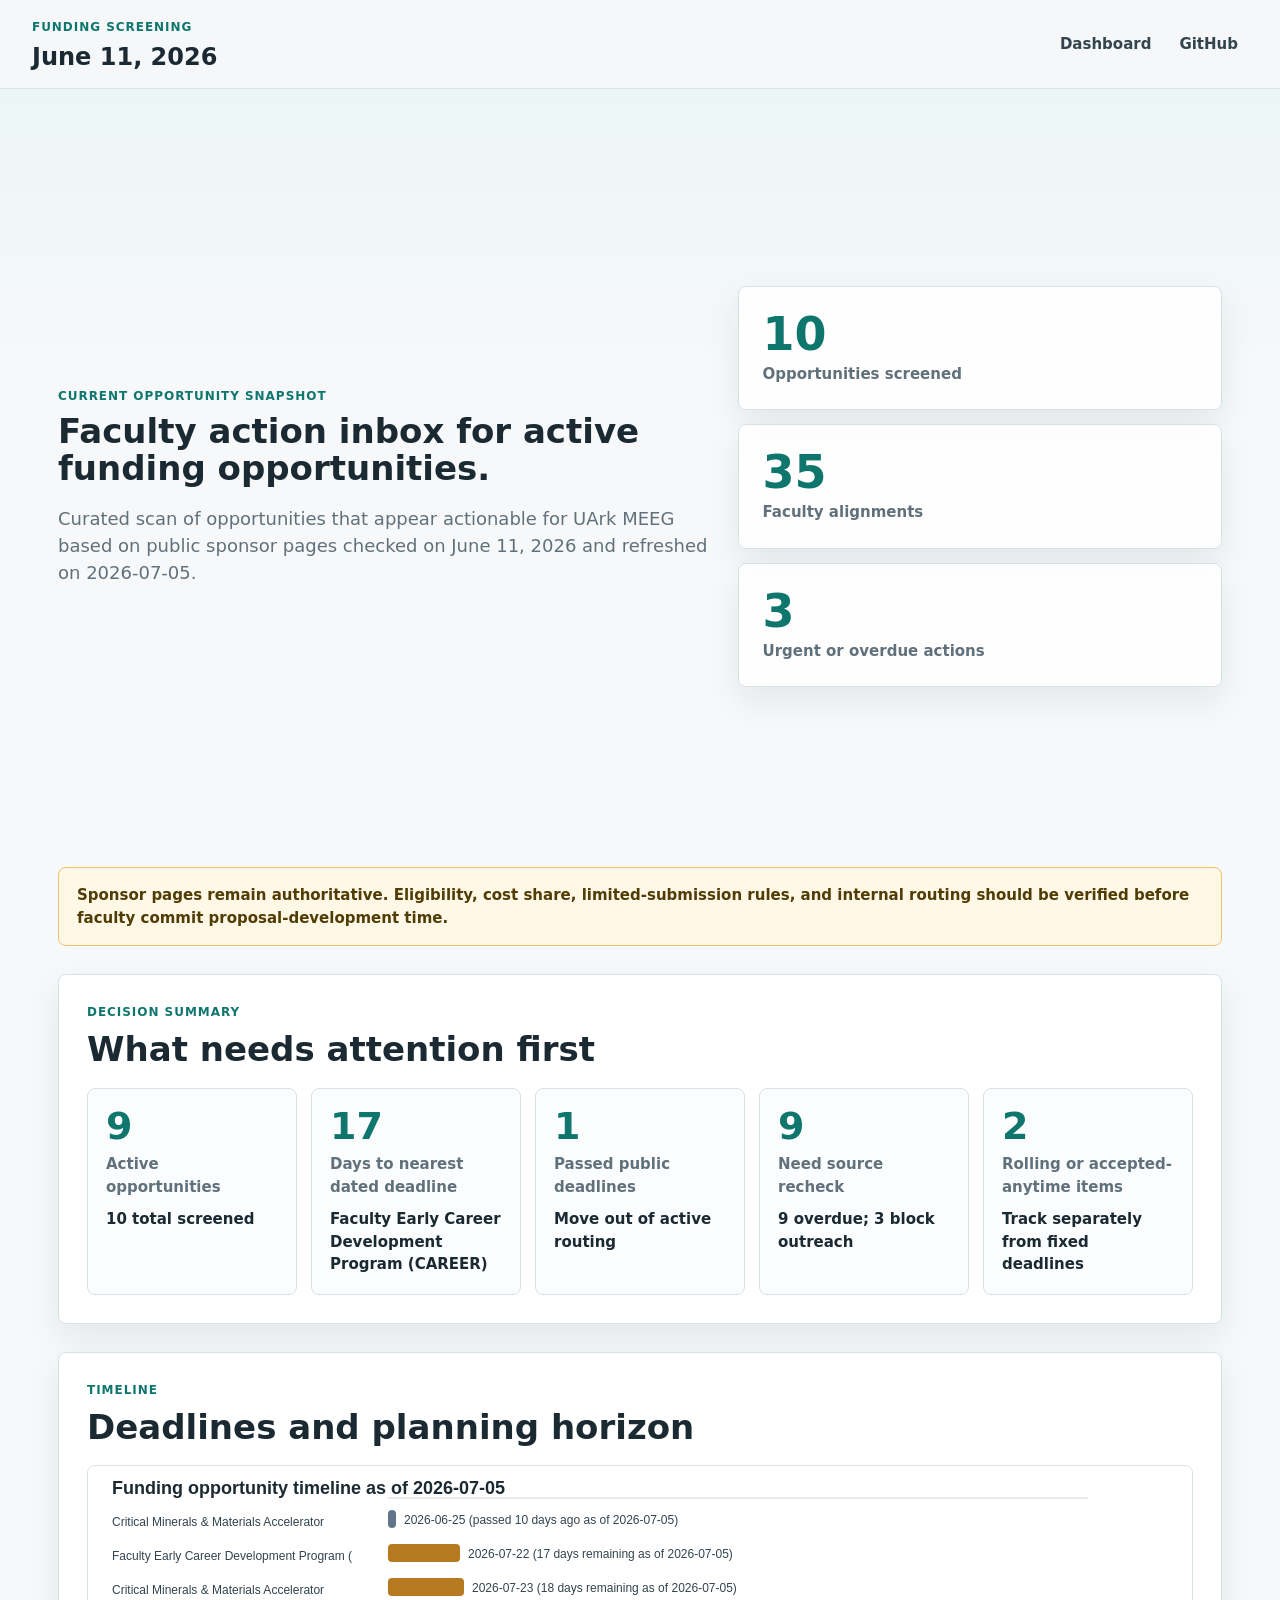
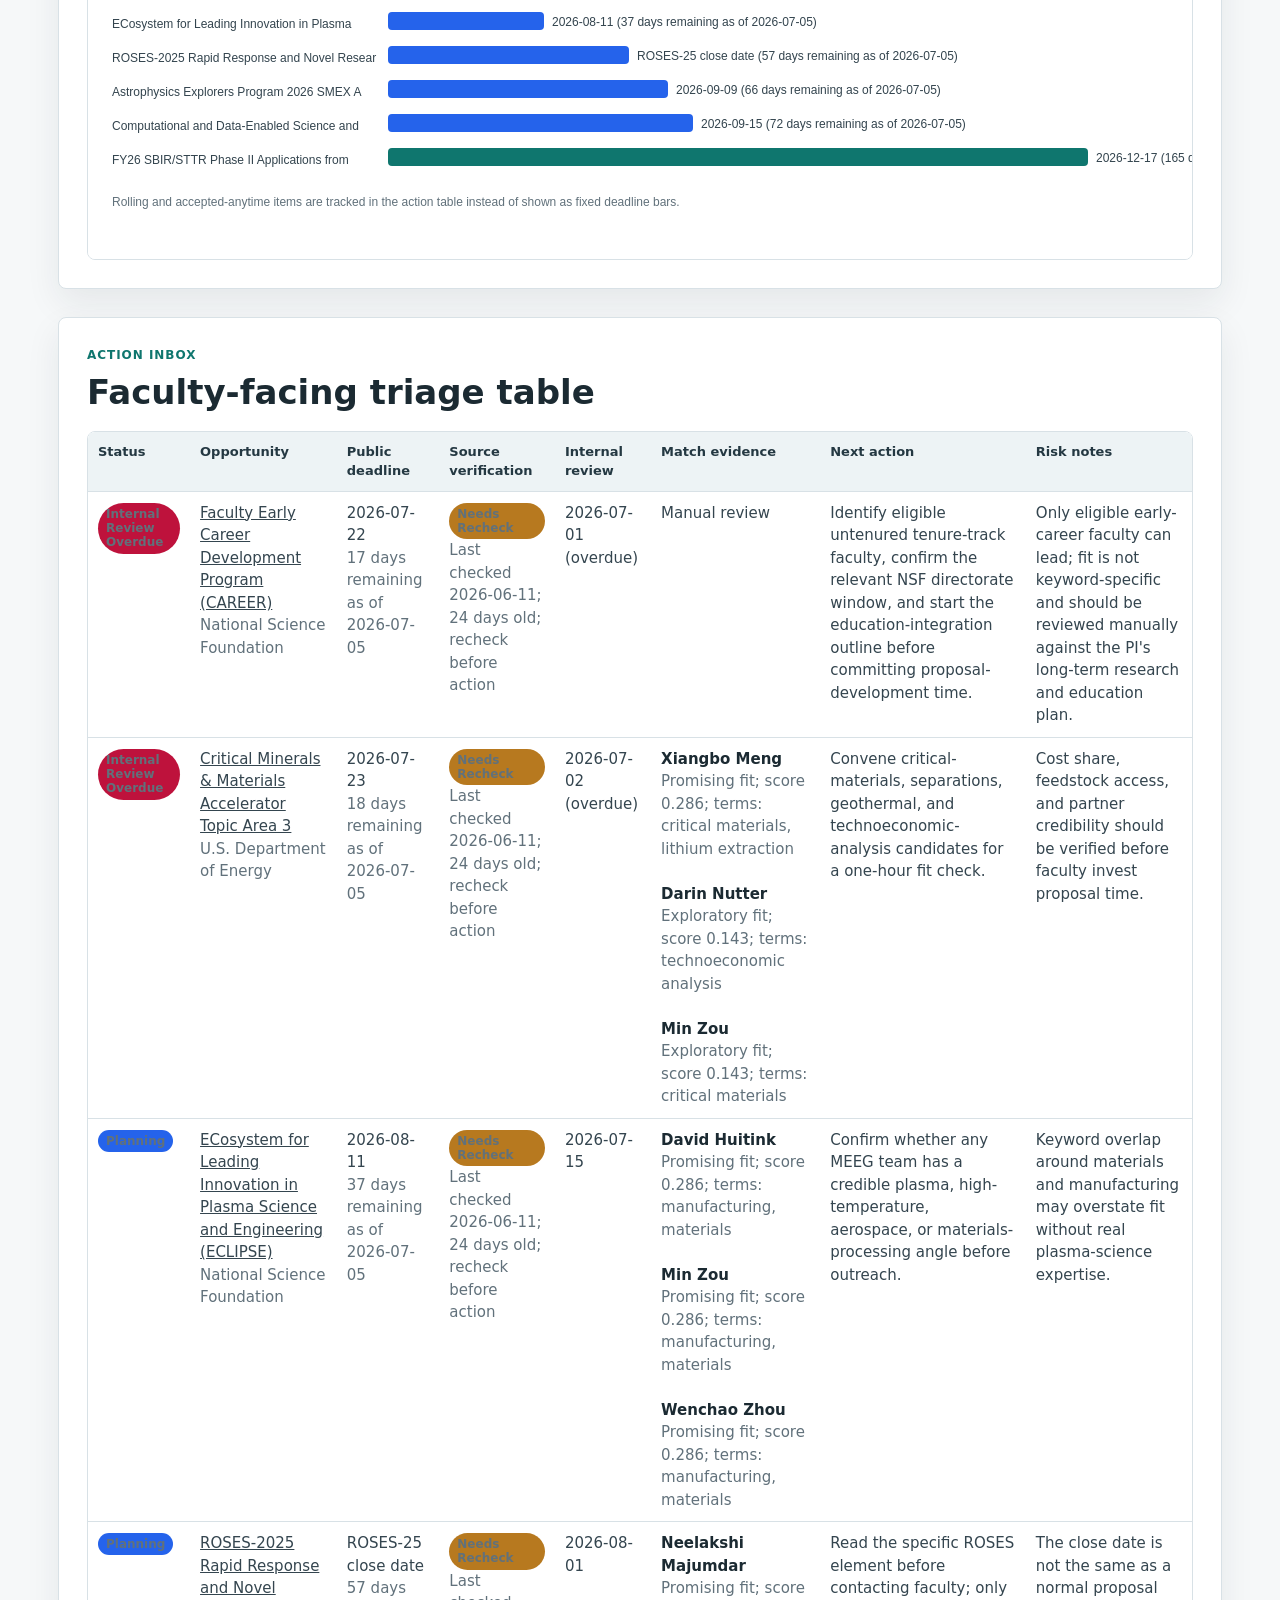
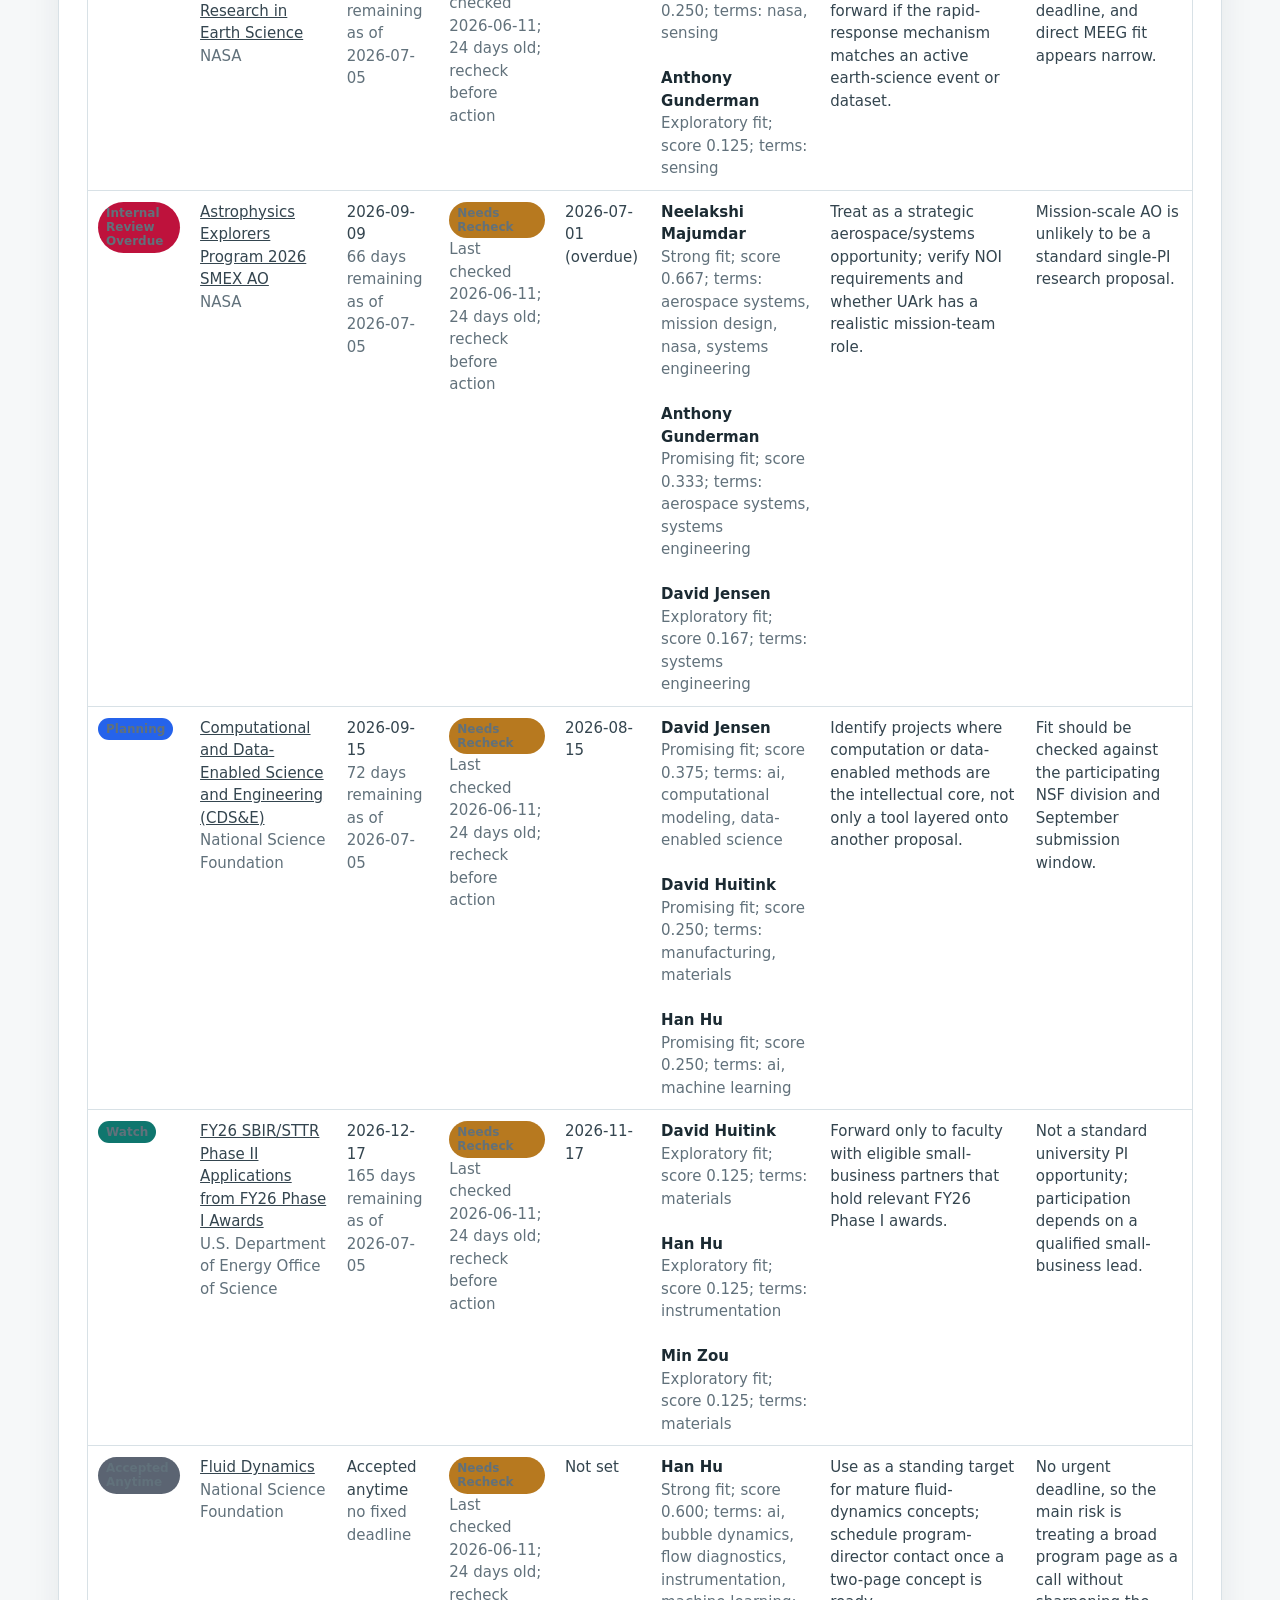
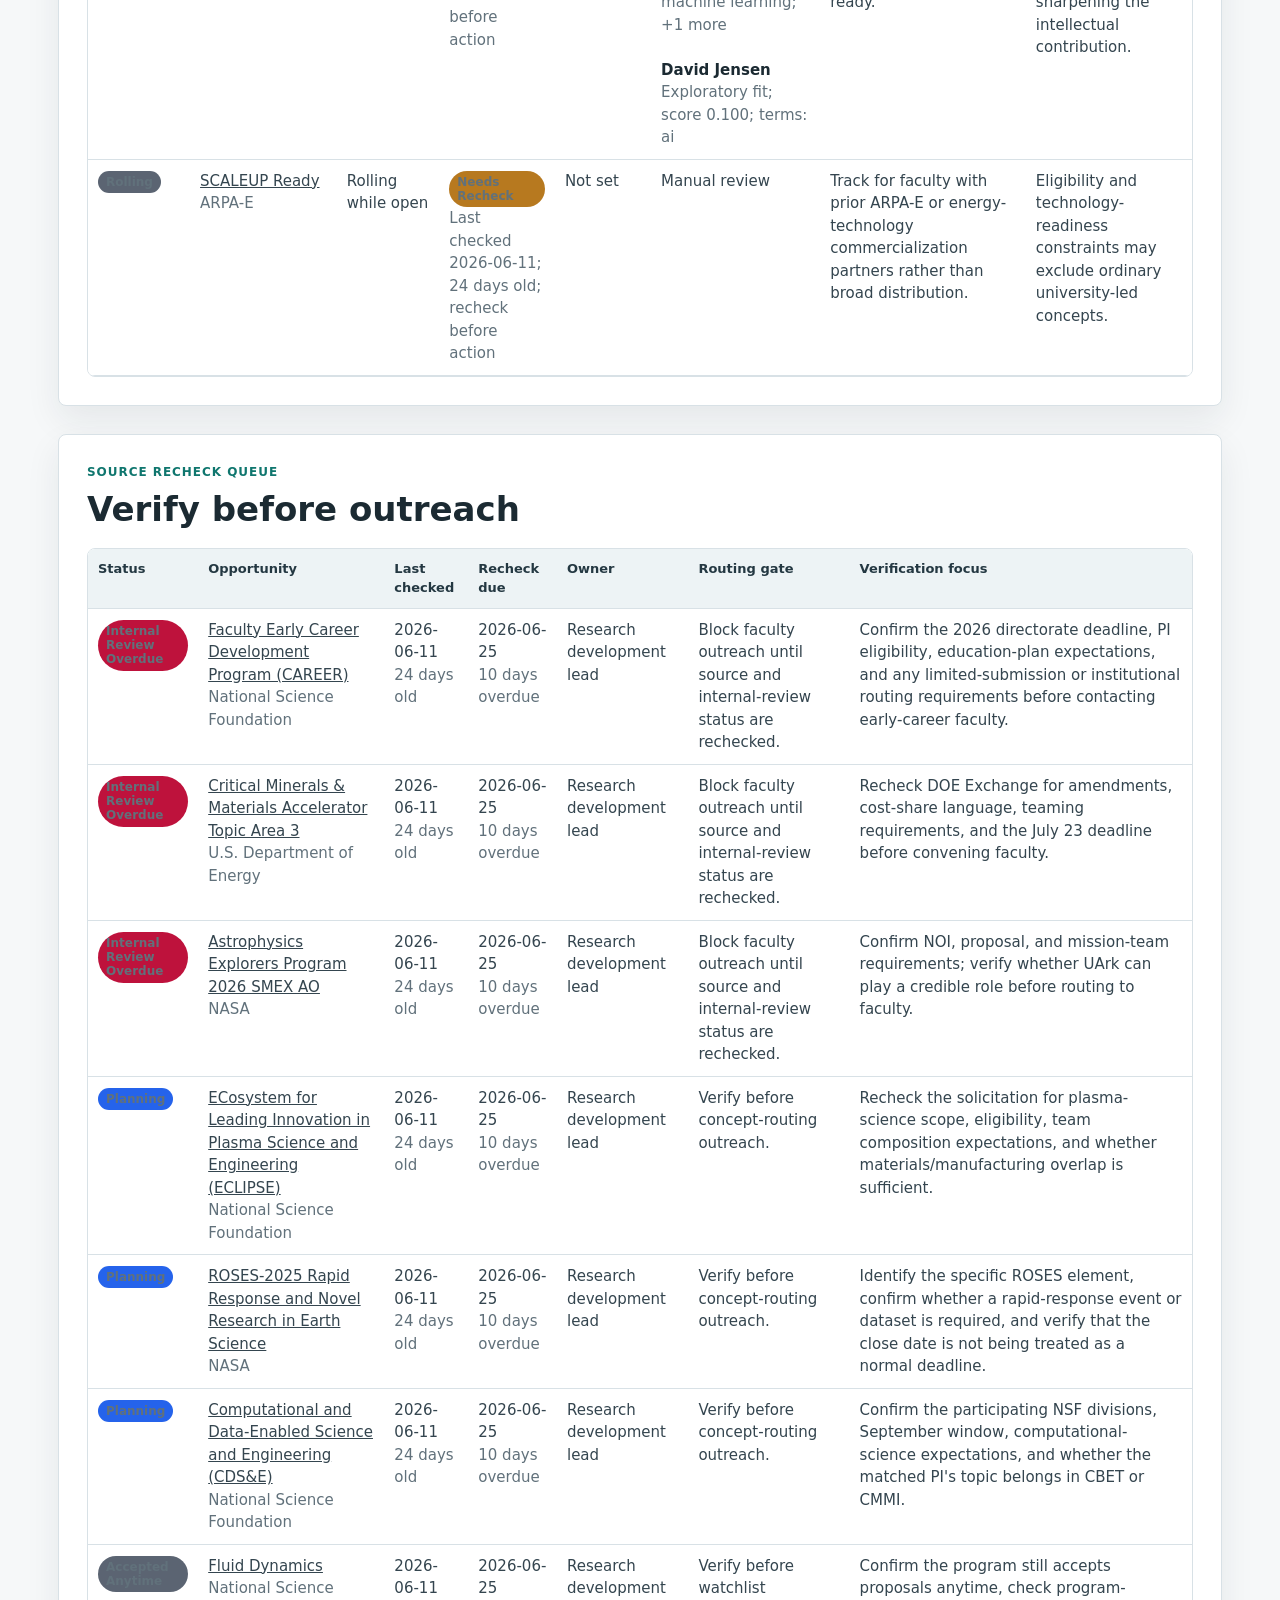
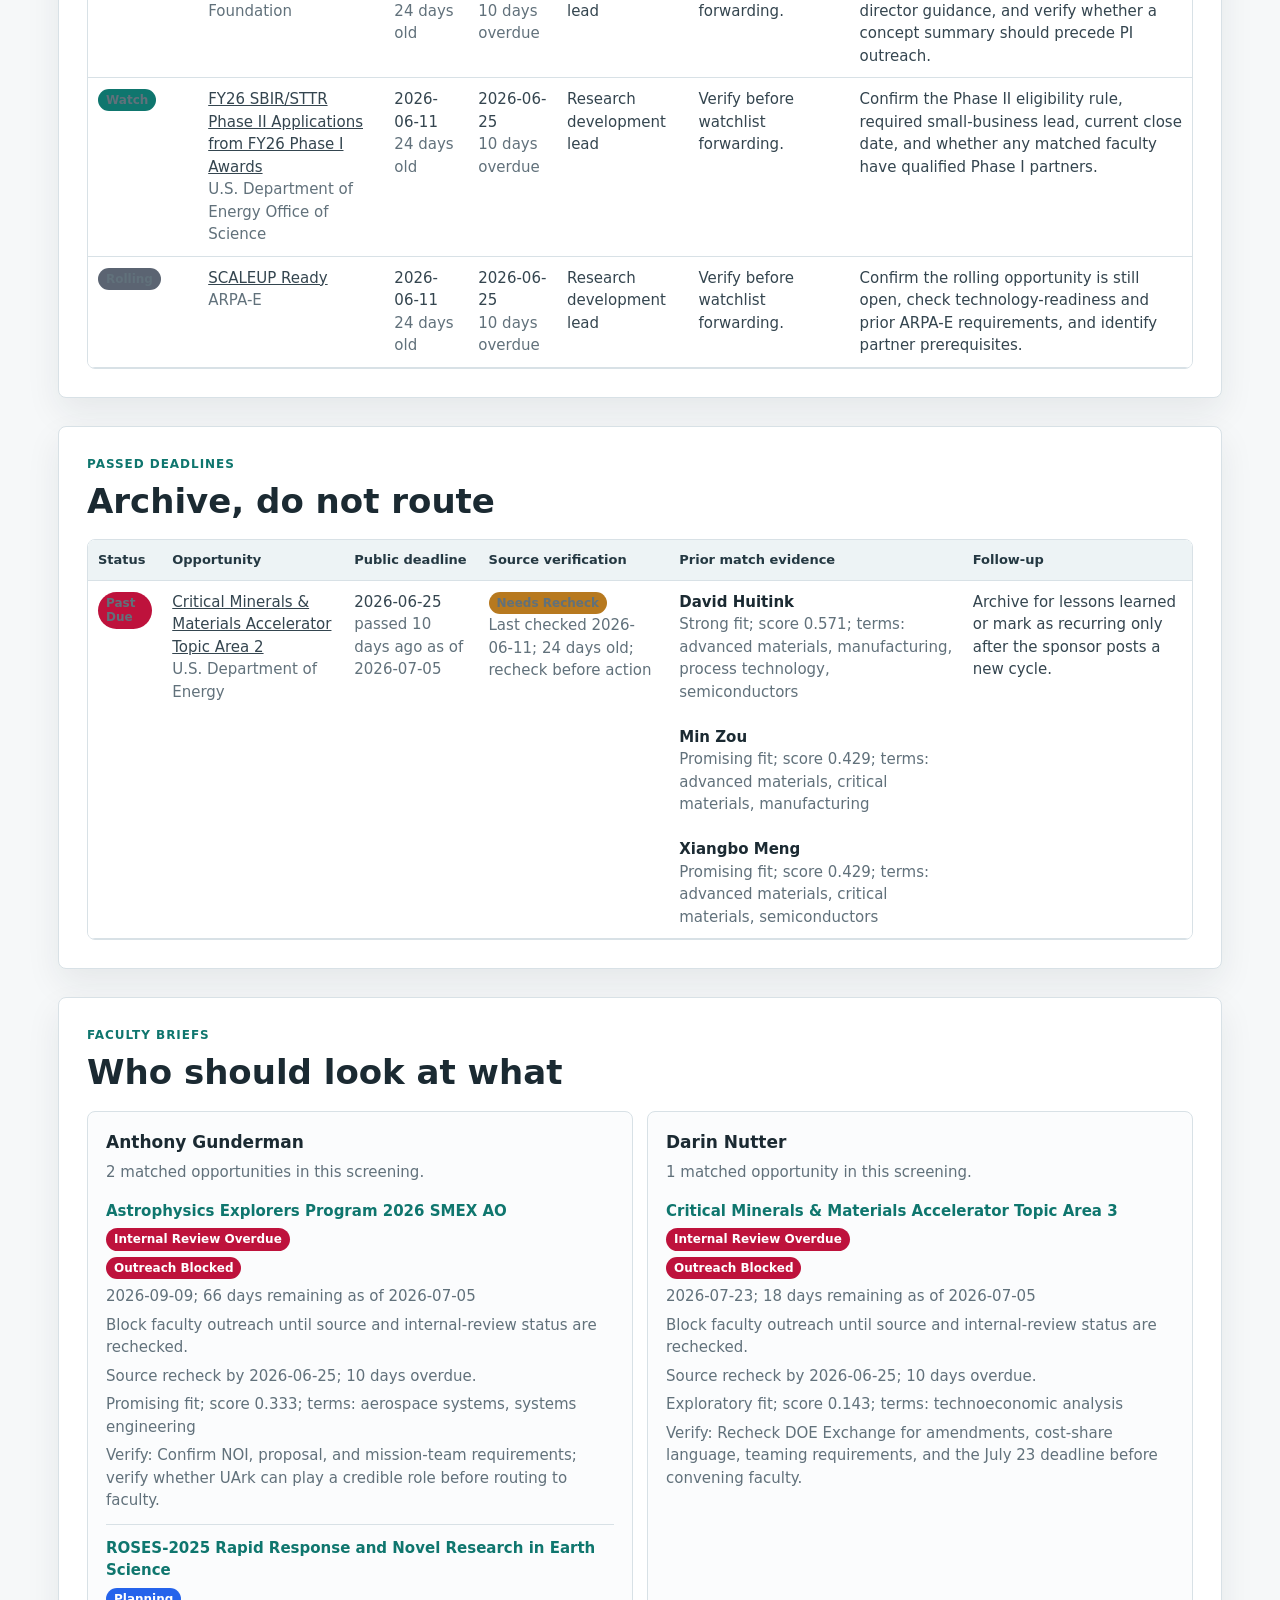
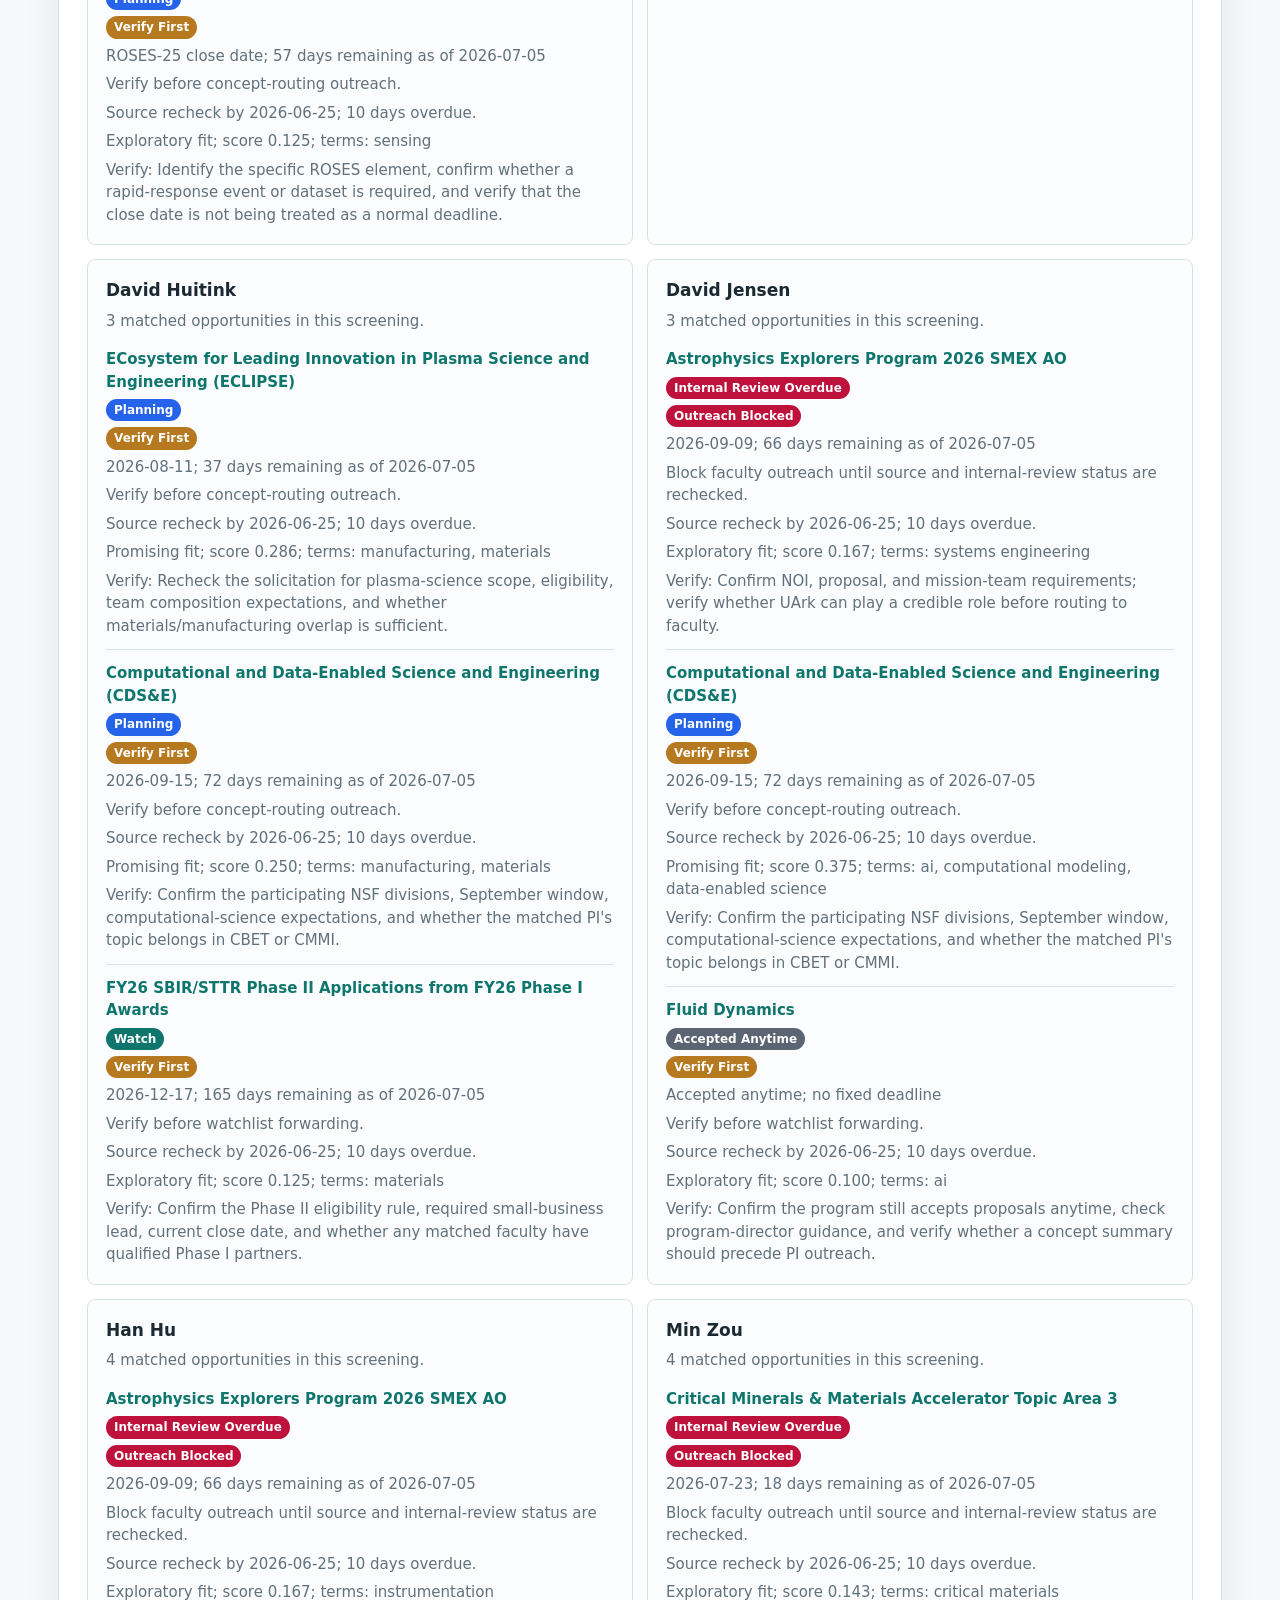
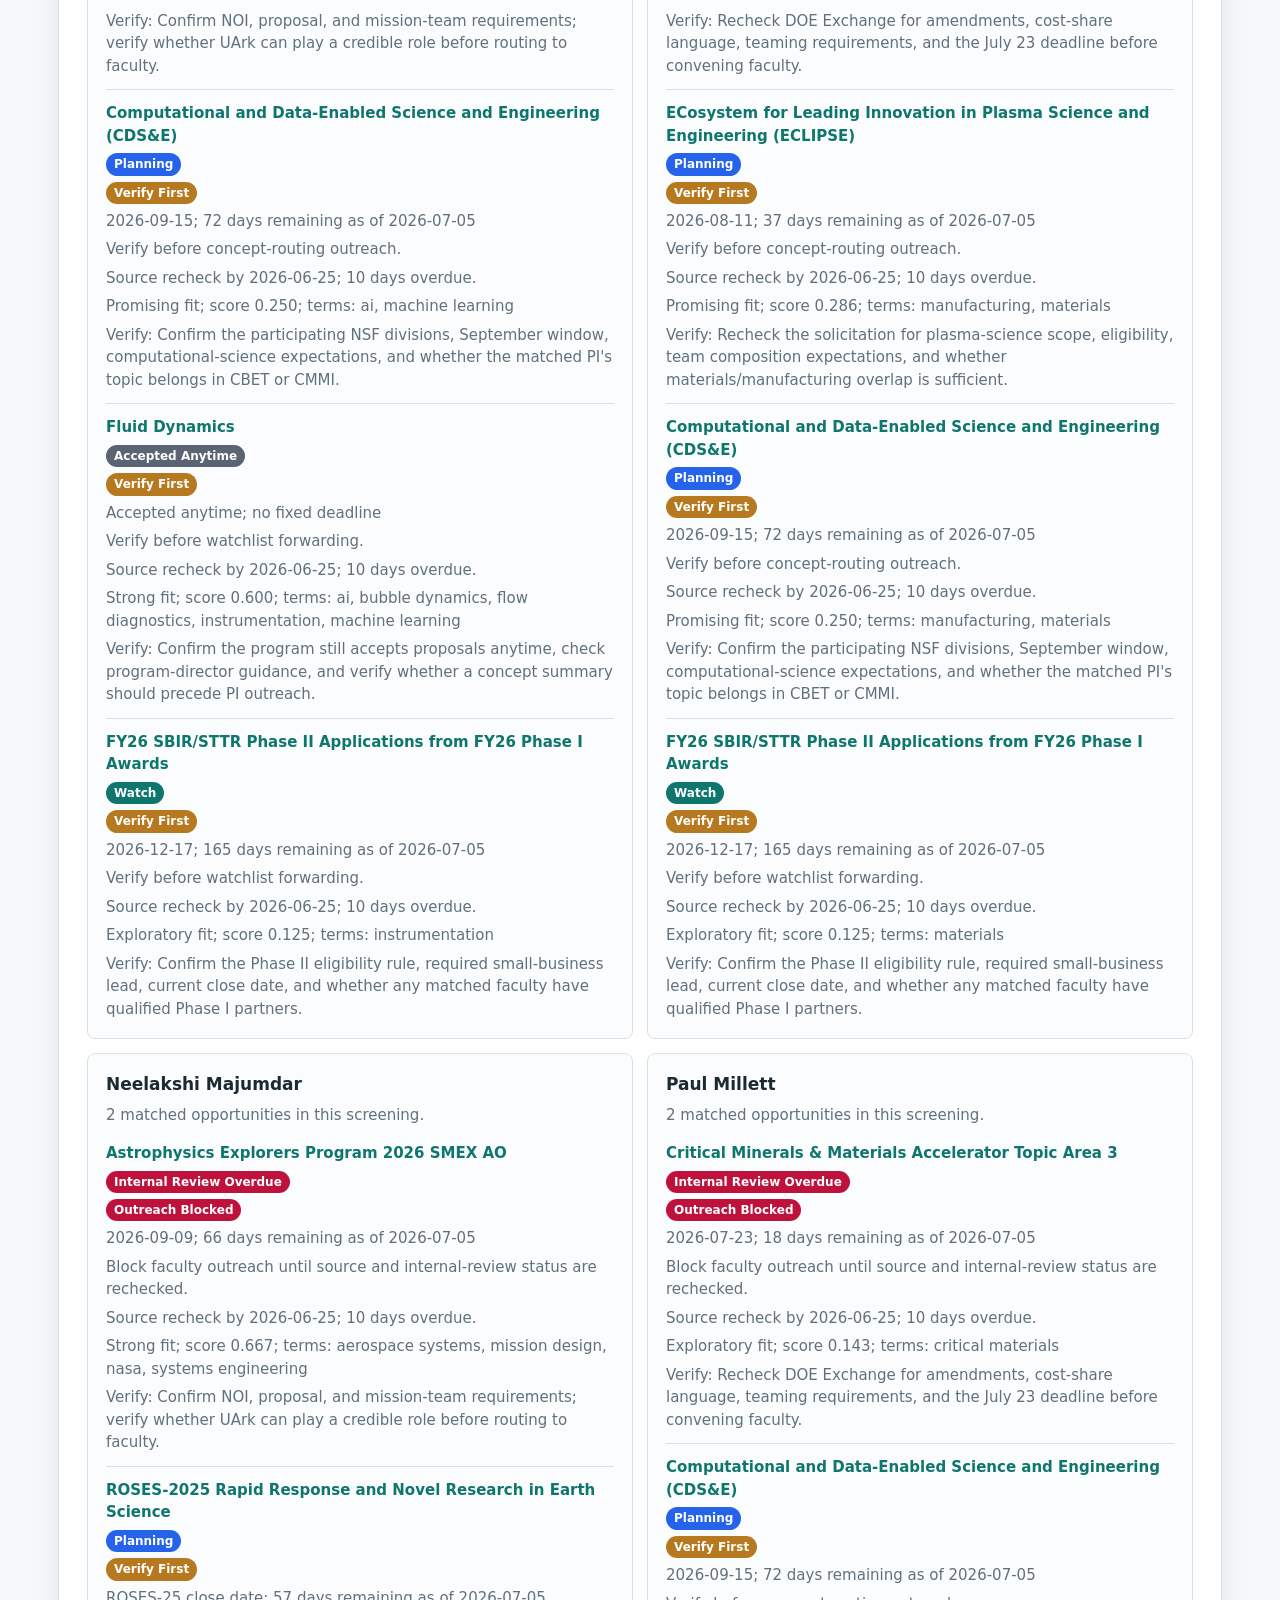
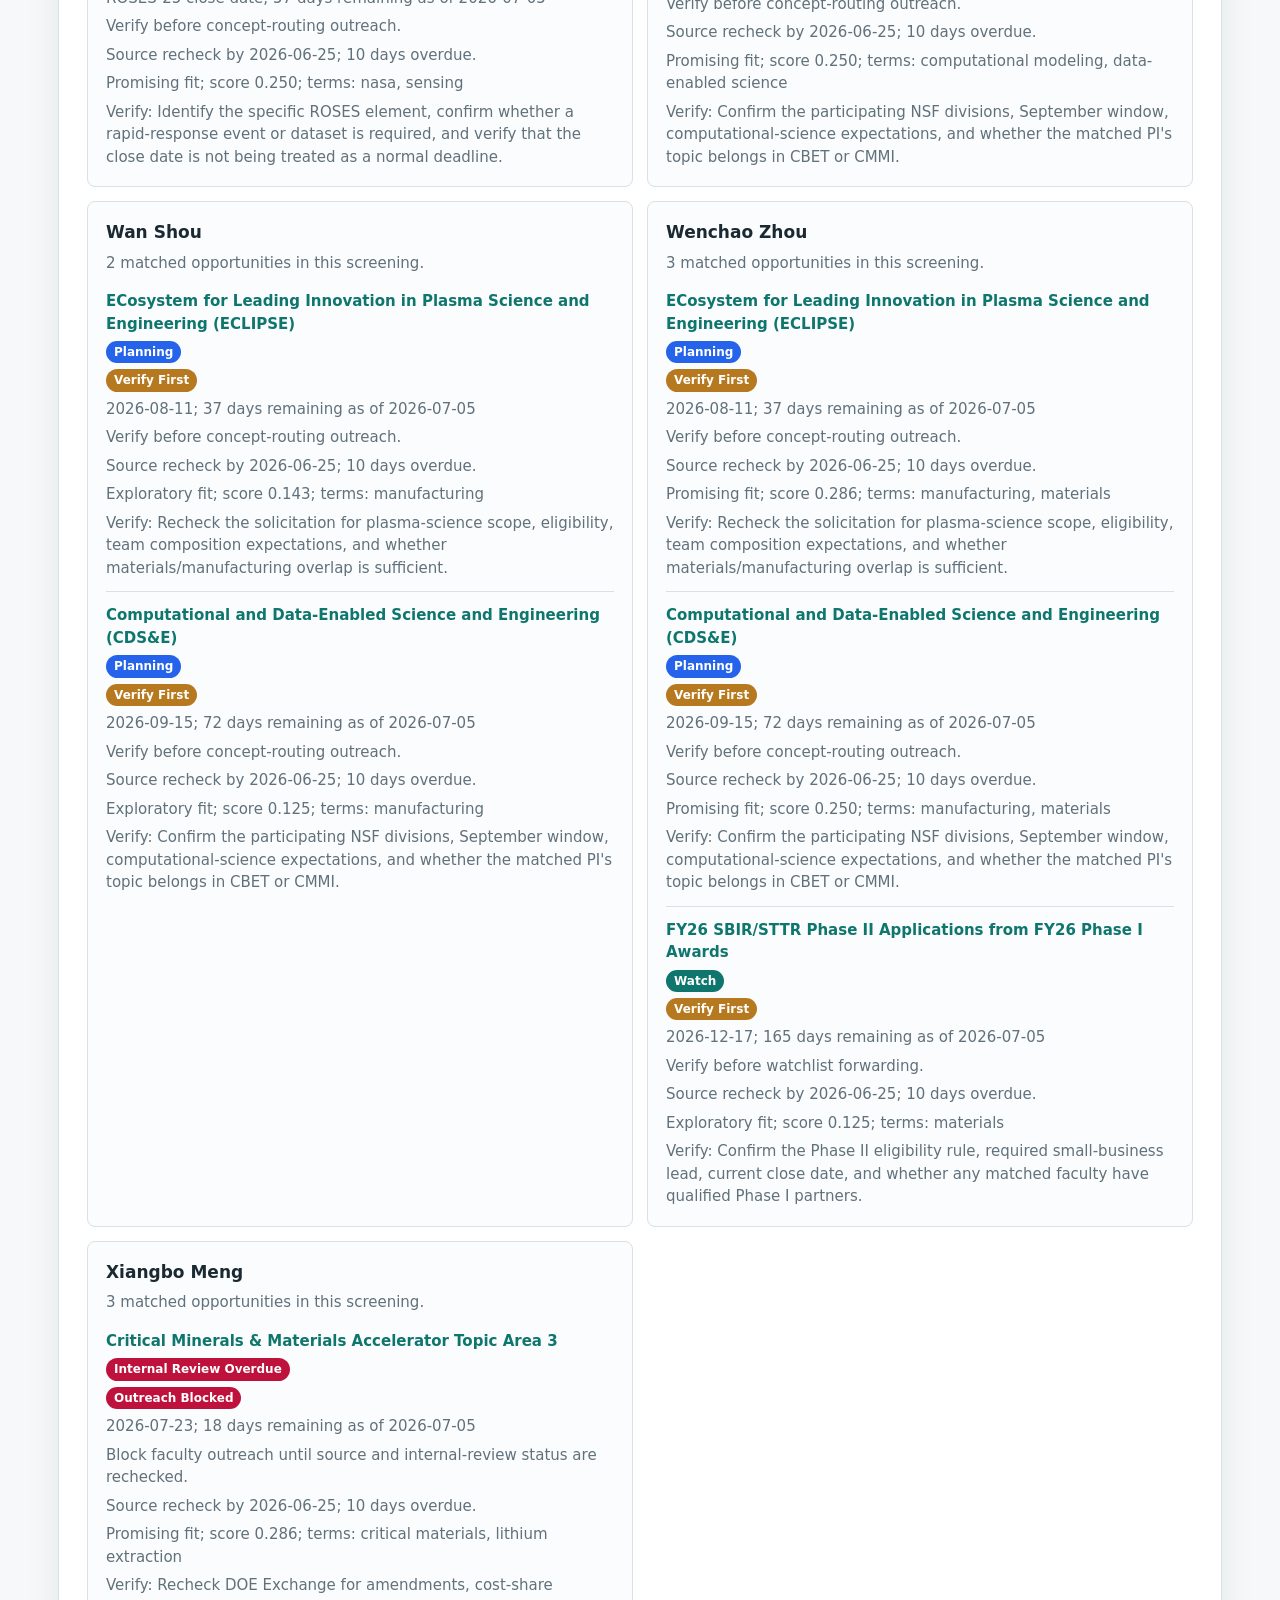
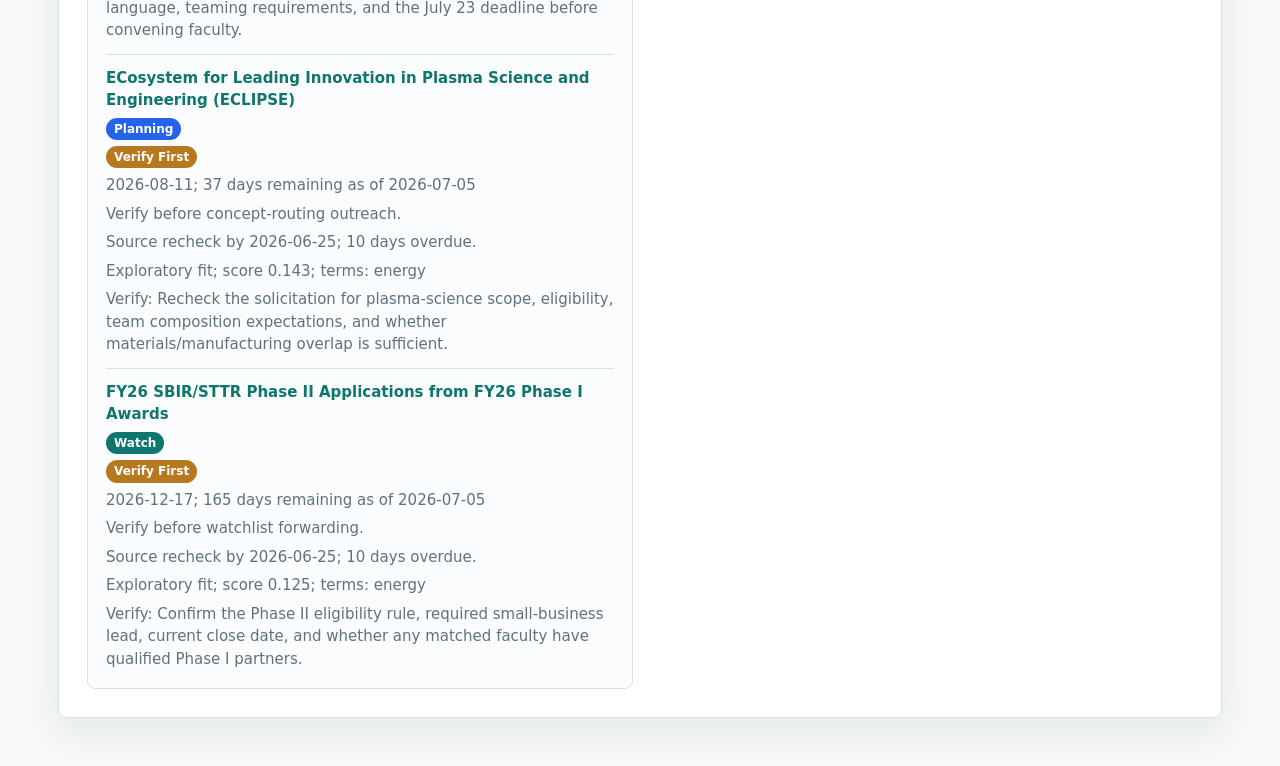
==== commit ca3670a1: "Add faculty outreach readiness gates" ====
--- a/site/screenings/2026-06-11.html
+++ b/site/screenings/2026-06-11.html
@@ -16,12 +16,12 @@
       <div class="overview-copy">
         <p class="eyebrow">Current opportunity snapshot</p>
         <h2>Faculty action inbox for active funding opportunities.</h2>
-        <p>Curated scan of opportunities that appear actionable for UArk MEEG based on public sponsor pages checked on June 11, 2026 and refreshed on 2026-07-02.</p>
+        <p>Curated scan of opportunities that appear actionable for UArk MEEG based on public sponsor pages checked on June 11, 2026 and refreshed on 2026-07-05.</p>
       </div>
       <div class="metrics">
         <div class="metric"><span>10</span><p>Opportunities screened</p></div>
         <div class="metric"><span>35</span><p>Faculty alignments</p></div>
-        <div class="metric"><span>2</span><p>Urgent or overdue actions</p></div>
+        <div class="metric"><span>3</span><p>Urgent or overdue actions</p></div>
       </div>
     </section>
     <section class="notice" role="note">
@@ -31,7 +31,7 @@
       <div class="section-heading"><p class="eyebrow">Decision Summary</p><h2>What needs attention first</h2></div>
       <div class="summary-grid">
         <article><span>9</span><p>Active opportunities</p><strong>10 total screened</strong></article>
-        <article><span>20</span><p>Days to nearest dated deadline</p><strong>Faculty Early Career Development Program (CAREER)</strong></article>
+        <article><span>17</span><p>Days to nearest dated deadline</p><strong>Faculty Early Career Development Program (CAREER)</strong></article>
         <article><span>1</span><p>Passed public deadlines</p><strong>Move out of active routing</strong></article>
         <article><span>9</span><p>Need source recheck</p><strong>9 overdue; 3 block outreach</strong></article>
         <article><span>2</span><p>Rolling or accepted-anytime items</p><strong>Track separately from fixed deadlines</strong></article>
@@ -41,32 +41,32 @@
       <div class="section-heading"><p class="eyebrow">Timeline</p><h2>Deadlines and planning horizon</h2></div>
       <div class="timeline-wrap"><svg xmlns="http://www.w3.org/2000/svg" width="1120" height="386" viewBox="0 0 1120 386" role="img" aria-label="Funding opportunity timeline">
 <rect width="100%" height="100%" fill="#ffffff"/>
-<text x="24" y="28" font-family="Arial, sans-serif" font-size="18" font-weight="700" fill="#1b2a32">Funding opportunity timeline as of 2026-07-02</text>
+<text x="24" y="28" font-family="Arial, sans-serif" font-size="18" font-weight="700" fill="#1b2a32">Funding opportunity timeline as of 2026-07-05</text>
 <line x1="300" y1="32" x2="1000" y2="32" stroke="#cbd5dc" stroke-width="1"/>
 <text x="24" y="60" font-family="Arial, sans-serif" font-size="12" fill="#33444e">Critical Minerals &amp; Materials Accelerator </text>
 <rect x="300" y="44" width="8" height="18" rx="4" fill="#64748b"/>
-<text x="316" y="58" font-family="Arial, sans-serif" font-size="12" fill="#33444e">2026-06-25 (passed 7 days ago as of 2026-07-02)</text>
+<text x="316" y="58" font-family="Arial, sans-serif" font-size="12" fill="#33444e">2026-06-25 (passed 10 days ago as of 2026-07-05)</text>
 <text x="24" y="94" font-family="Arial, sans-serif" font-size="12" fill="#33444e">Faculty Early Career Development Program (</text>
-<rect x="300" y="78" width="83" height="18" rx="4" fill="#b7791f"/>
-<text x="391" y="92" font-family="Arial, sans-serif" font-size="12" fill="#33444e">2026-07-22 (20 days remaining as of 2026-07-02)</text>
+<rect x="300" y="78" width="72" height="18" rx="4" fill="#b7791f"/>
+<text x="380" y="92" font-family="Arial, sans-serif" font-size="12" fill="#33444e">2026-07-22 (17 days remaining as of 2026-07-05)</text>
 <text x="24" y="128" font-family="Arial, sans-serif" font-size="12" fill="#33444e">Critical Minerals &amp; Materials Accelerator </text>
-<rect x="300" y="112" width="87" height="18" rx="4" fill="#b7791f"/>
-<text x="395" y="126" font-family="Arial, sans-serif" font-size="12" fill="#33444e">2026-07-23 (21 days remaining as of 2026-07-02)</text>
+<rect x="300" y="112" width="76" height="18" rx="4" fill="#b7791f"/>
+<text x="384" y="126" font-family="Arial, sans-serif" font-size="12" fill="#33444e">2026-07-23 (18 days remaining as of 2026-07-05)</text>
 <text x="24" y="162" font-family="Arial, sans-serif" font-size="12" fill="#33444e">ECosystem for Leading Innovation in Plasma</text>
-<rect x="300" y="146" width="166" height="18" rx="4" fill="#2563eb"/>
-<text x="474" y="160" font-family="Arial, sans-serif" font-size="12" fill="#33444e">2026-08-11 (40 days remaining as of 2026-07-02)</text>
+<rect x="300" y="146" width="156" height="18" rx="4" fill="#2563eb"/>
+<text x="464" y="160" font-family="Arial, sans-serif" font-size="12" fill="#33444e">2026-08-11 (37 days remaining as of 2026-07-05)</text>
 <text x="24" y="196" font-family="Arial, sans-serif" font-size="12" fill="#33444e">ROSES-2025 Rapid Response and Novel Resear</text>
-<rect x="300" y="180" width="250" height="18" rx="4" fill="#2563eb"/>
-<text x="558" y="194" font-family="Arial, sans-serif" font-size="12" fill="#33444e">ROSES-25 close date (60 days remaining as of 2026-07-02)</text>
+<rect x="300" y="180" width="241" height="18" rx="4" fill="#2563eb"/>
+<text x="549" y="194" font-family="Arial, sans-serif" font-size="12" fill="#33444e">ROSES-25 close date (57 days remaining as of 2026-07-05)</text>
 <text x="24" y="230" font-family="Arial, sans-serif" font-size="12" fill="#33444e">Astrophysics Explorers Program 2026 SMEX A</text>
-<rect x="300" y="214" width="287" height="18" rx="4" fill="#2563eb"/>
-<text x="595" y="228" font-family="Arial, sans-serif" font-size="12" fill="#33444e">2026-09-09 (69 days remaining as of 2026-07-02)</text>
+<rect x="300" y="214" width="280" height="18" rx="4" fill="#2563eb"/>
+<text x="588" y="228" font-family="Arial, sans-serif" font-size="12" fill="#33444e">2026-09-09 (66 days remaining as of 2026-07-05)</text>
 <text x="24" y="264" font-family="Arial, sans-serif" font-size="12" fill="#33444e">Computational and Data-Enabled Science and</text>
-<rect x="300" y="248" width="312" height="18" rx="4" fill="#2563eb"/>
-<text x="620" y="262" font-family="Arial, sans-serif" font-size="12" fill="#33444e">2026-09-15 (75 days remaining as of 2026-07-02)</text>
+<rect x="300" y="248" width="305" height="18" rx="4" fill="#2563eb"/>
+<text x="613" y="262" font-family="Arial, sans-serif" font-size="12" fill="#33444e">2026-09-15 (72 days remaining as of 2026-07-05)</text>
 <text x="24" y="298" font-family="Arial, sans-serif" font-size="12" fill="#33444e">FY26 SBIR/STTR Phase II Applications from </text>
 <rect x="300" y="282" width="700" height="18" rx="4" fill="#0f766e"/>
-<text x="1008" y="296" font-family="Arial, sans-serif" font-size="12" fill="#33444e">2026-12-17 (168 days remaining as of 2026-07-02)</text>
+<text x="1008" y="296" font-family="Arial, sans-serif" font-size="12" fill="#33444e">2026-12-17 (165 days remaining as of 2026-07-05)</text>
 <text x="24" y="340" font-family="Arial, sans-serif" font-size="12" fill="#61717b">Rolling and accepted-anytime items are tracked in the action table instead of shown as fixed deadline bars.</text>
 </svg></div>
     </section>
@@ -74,7 +74,7 @@
       <div class="section-heading"><p class="eyebrow">Action Inbox</p><h2>Faculty-facing triage table</h2></div>
       <div class="table-wrap"><table class="report-table">
         <thead><tr><th>Status</th><th>Opportunity</th><th>Public deadline</th><th>Source verification</th><th>Internal review</th><th>Match evidence</th><th>Next action</th><th>Risk notes</th></tr></thead>
-        <tbody><tr><td><span class="status-pill internal-review-overdue">Internal Review Overdue</span></td><td><a href="https://www.nsf.gov/funding/opportunities/career-faculty-early-career-development-program">Faculty Early Career Development Program (CAREER)</a><br><span>National Science Foundation</span></td><td>2026-07-22<br><span>20 days remaining as of 2026-07-02</span></td><td><span class="status-pill source-recheck">Needs Recheck</span><br><span>Last checked 2026-06-11; 21 days old; recheck before action</span></td><td>2026-07-01 (overdue)</td><td>Manual review</td><td>Identify eligible untenured tenure-track faculty, confirm the relevant NSF directorate window, and start the education-integration outline before committing proposal-development time.</td><td>Only eligible early-career faculty can lead; fit is not keyword-specific and should be reviewed manually against the PI&#x27;s long-term research and education plan.</td></tr><tr><td><span class="status-pill soon">Soon</span></td><td><a href="https://eere-exchange.energy.gov/Default.aspx?Search=3589&amp;SearchType=">Critical Minerals &amp; Materials Accelerator Topic Area 3</a><br><span>U.S. Department of Energy</span></td><td>2026-07-23<br><span>21 days remaining as of 2026-07-02</span></td><td><span class="status-pill source-recheck">Needs Recheck</span><br><span>Last checked 2026-06-11; 21 days old; recheck before action</span></td><td>2026-07-02</td><td><strong>Xiangbo Meng</strong><br><span>Promising fit; score 0.286; terms: critical materials, lithium extraction</span><br><br><strong>Darin Nutter</strong><br><span>Exploratory fit; score 0.143; terms: technoeconomic analysis</span><br><br><strong>Min Zou</strong><br><span>Exploratory fit; score 0.143; terms: critical materials</span></td><td>Convene critical-materials, separations, geothermal, and technoeconomic-analysis candidates for a one-hour fit check.</td><td>Cost share, feedstock access, and partner credibility should be verified before faculty invest proposal time.</td></tr><tr><td><span class="status-pill planning">Planning</span></td><td><a href="https://www.nsf.gov/funding/opportunities/eclipse-ecosystem-leading-innovation-plasma-science-engineering">ECosystem for Leading Innovation in Plasma Science and Engineering (ECLIPSE)</a><br><span>National Science Foundation</span></td><td>2026-08-11<br><span>40 days remaining as of 2026-07-02</span></td><td><span class="status-pill source-recheck">Needs Recheck</span><br><span>Last checked 2026-06-11; 21 days old; recheck before action</span></td><td>2026-07-15</td><td><strong>David Huitink</strong><br><span>Promising fit; score 0.286; terms: manufacturing, materials</span><br><br><strong>Min Zou</strong><br><span>Promising fit; score 0.286; terms: manufacturing, materials</span><br><br><strong>Wenchao Zhou</strong><br><span>Promising fit; score 0.286; terms: manufacturing, materials</span></td><td>Confirm whether any MEEG team has a credible plasma, high-temperature, aerospace, or materials-processing angle before outreach.</td><td>Keyword overlap around materials and manufacturing may overstate fit without real plasma-science expertise.</td></tr><tr><td><span class="status-pill planning">Planning</span></td><td><a href="https://simpler.grants.gov/opportunity/f412520b-5594-4ff2-ae51-9de1b8d8efef">ROSES-2025 Rapid Response and Novel Research in Earth Science</a><br><span>NASA</span></td><td>ROSES-25 close date<br><span>60 days remaining as of 2026-07-02</span></td><td><span class="status-pill source-recheck">Needs Recheck</span><br><span>Last checked 2026-06-11; 21 days old; recheck before action</span></td><td>2026-08-01</td><td><strong>Neelakshi Majumdar</strong><br><span>Promising fit; score 0.250; terms: nasa, sensing</span><br><br><strong>Anthony Gunderman</strong><br><span>Exploratory fit; score 0.125; terms: sensing</span></td><td>Read the specific ROSES element before contacting faculty; only forward if the rapid-response mechanism matches an active earth-science event or dataset.</td><td>The close date is not the same as a normal proposal deadline, and direct MEEG fit appears narrow.</td></tr><tr><td><span class="status-pill internal-review-overdue">Internal Review Overdue</span></td><td><a href="https://science.nasa.gov/researchers/sara/grant-solicitations/">Astrophysics Explorers Program 2026 SMEX AO</a><br><span>NASA</span></td><td>2026-09-09<br><span>69 days remaining as of 2026-07-02</span></td><td><span class="status-pill source-recheck">Needs Recheck</span><br><span>Last checked 2026-06-11; 21 days old; recheck before action</span></td><td>2026-07-01 (overdue)</td><td><strong>Neelakshi Majumdar</strong><br><span>Strong fit; score 0.667; terms: aerospace systems, mission design, nasa, systems engineering</span><br><br><strong>Anthony Gunderman</strong><br><span>Promising fit; score 0.333; terms: aerospace systems, systems engineering</span><br><br><strong>David Jensen</strong><br><span>Exploratory fit; score 0.167; terms: systems engineering</span></td><td>Treat as a strategic aerospace/systems opportunity; verify NOI requirements and whether UArk has a realistic mission-team role.</td><td>Mission-scale AO is unlikely to be a standard single-PI research proposal.</td></tr><tr><td><span class="status-pill planning">Planning</span></td><td><a href="https://www.nsf.gov/funding/opportunities/cdse-computational-data-enabled-science-engineering">Computational and Data-Enabled Science and Engineering (CDS&amp;E)</a><br><span>National Science Foundation</span></td><td>2026-09-15<br><span>75 days remaining as of 2026-07-02</span></td><td><span class="status-pill source-recheck">Needs Recheck</span><br><span>Last checked 2026-06-11; 21 days old; recheck before action</span></td><td>2026-08-15</td><td><strong>David Jensen</strong><br><span>Promising fit; score 0.375; terms: ai, computational modeling, data-enabled science</span><br><br><strong>David Huitink</strong><br><span>Promising fit; score 0.250; terms: manufacturing, materials</span><br><br><strong>Han Hu</strong><br><span>Promising fit; score 0.250; terms: ai, machine learning</span></td><td>Identify projects where computation or data-enabled methods are the intellectual core, not only a tool layered onto another proposal.</td><td>Fit should be checked against the participating NSF division and September submission window.</td></tr><tr><td><span class="status-pill watch">Watch</span></td><td><a href="https://science.osti.gov/grants/FOAs/Open">FY26 SBIR/STTR Phase II Applications from FY26 Phase I Awards</a><br><span>U.S. Department of Energy Office of Science</span></td><td>2026-12-17<br><span>168 days remaining as of 2026-07-02</span></td><td><span class="status-pill source-recheck">Needs Recheck</span><br><span>Last checked 2026-06-11; 21 days old; recheck before action</span></td><td>2026-11-17</td><td><strong>David Huitink</strong><br><span>Exploratory fit; score 0.125; terms: materials</span><br><br><strong>Han Hu</strong><br><span>Exploratory fit; score 0.125; terms: instrumentation</span><br><br><strong>Min Zou</strong><br><span>Exploratory fit; score 0.125; terms: materials</span></td><td>Forward only to faculty with eligible small-business partners that hold relevant FY26 Phase I awards.</td><td>Not a standard university PI opportunity; participation depends on a qualified small-business lead.</td></tr><tr><td><span class="status-pill accepted-anytime">Accepted Anytime</span></td><td><a href="https://www.nsf.gov/funding/opportunities/fluid-dynamics">Fluid Dynamics</a><br><span>National Science Foundation</span></td><td>Accepted anytime<br><span>no fixed deadline</span></td><td><span class="status-pill source-recheck">Needs Recheck</span><br><span>Last checked 2026-06-11; 21 days old; recheck before action</span></td><td>Not set</td><td><strong>Han Hu</strong><br><span>Strong fit; score 0.600; terms: ai, bubble dynamics, flow diagnostics, instrumentation, machine learning; +1 more</span><br><br><strong>David Jensen</strong><br><span>Exploratory fit; score 0.100; terms: ai</span></td><td>Use as a standing target for mature fluid-dynamics concepts; schedule program-director contact once a two-page concept is ready.</td><td>No urgent deadline, so the main risk is treating a broad program page as a call without sharpening the intellectual contribution.</td></tr><tr><td><span class="status-pill rolling">Rolling</span></td><td><a href="https://arpa-e-foa.energy.gov/Default.aspx?Search=CONNECT&amp;SearchType=">SCALEUP Ready</a><br><span>ARPA-E</span></td><td>Rolling while open</td><td><span class="status-pill source-recheck">Needs Recheck</span><br><span>Last checked 2026-06-11; 21 days old; recheck before action</span></td><td>Not set</td><td>Manual review</td><td>Track for faculty with prior ARPA-E or energy-technology commercialization partners rather than broad distribution.</td><td>Eligibility and technology-readiness constraints may exclude ordinary university-led concepts.</td></tr></tbody>
+        <tbody><tr><td><span class="status-pill internal-review-overdue">Internal Review Overdue</span></td><td><a href="https://www.nsf.gov/funding/opportunities/career-faculty-early-career-development-program">Faculty Early Career Development Program (CAREER)</a><br><span>National Science Foundation</span></td><td>2026-07-22<br><span>17 days remaining as of 2026-07-05</span></td><td><span class="status-pill source-recheck">Needs Recheck</span><br><span>Last checked 2026-06-11; 24 days old; recheck before action</span></td><td>2026-07-01 (overdue)</td><td>Manual review</td><td>Identify eligible untenured tenure-track faculty, confirm the relevant NSF directorate window, and start the education-integration outline before committing proposal-development time.</td><td>Only eligible early-career faculty can lead; fit is not keyword-specific and should be reviewed manually against the PI&#x27;s long-term research and education plan.</td></tr><tr><td><span class="status-pill internal-review-overdue">Internal Review Overdue</span></td><td><a href="https://eere-exchange.energy.gov/Default.aspx?Search=3589&amp;SearchType=">Critical Minerals &amp; Materials Accelerator Topic Area 3</a><br><span>U.S. Department of Energy</span></td><td>2026-07-23<br><span>18 days remaining as of 2026-07-05</span></td><td><span class="status-pill source-recheck">Needs Recheck</span><br><span>Last checked 2026-06-11; 24 days old; recheck before action</span></td><td>2026-07-02 (overdue)</td><td><strong>Xiangbo Meng</strong><br><span>Promising fit; score 0.286; terms: critical materials, lithium extraction</span><br><br><strong>Darin Nutter</strong><br><span>Exploratory fit; score 0.143; terms: technoeconomic analysis</span><br><br><strong>Min Zou</strong><br><span>Exploratory fit; score 0.143; terms: critical materials</span></td><td>Convene critical-materials, separations, geothermal, and technoeconomic-analysis candidates for a one-hour fit check.</td><td>Cost share, feedstock access, and partner credibility should be verified before faculty invest proposal time.</td></tr><tr><td><span class="status-pill planning">Planning</span></td><td><a href="https://www.nsf.gov/funding/opportunities/eclipse-ecosystem-leading-innovation-plasma-science-engineering">ECosystem for Leading Innovation in Plasma Science and Engineering (ECLIPSE)</a><br><span>National Science Foundation</span></td><td>2026-08-11<br><span>37 days remaining as of 2026-07-05</span></td><td><span class="status-pill source-recheck">Needs Recheck</span><br><span>Last checked 2026-06-11; 24 days old; recheck before action</span></td><td>2026-07-15</td><td><strong>David Huitink</strong><br><span>Promising fit; score 0.286; terms: manufacturing, materials</span><br><br><strong>Min Zou</strong><br><span>Promising fit; score 0.286; terms: manufacturing, materials</span><br><br><strong>Wenchao Zhou</strong><br><span>Promising fit; score 0.286; terms: manufacturing, materials</span></td><td>Confirm whether any MEEG team has a credible plasma, high-temperature, aerospace, or materials-processing angle before outreach.</td><td>Keyword overlap around materials and manufacturing may overstate fit without real plasma-science expertise.</td></tr><tr><td><span class="status-pill planning">Planning</span></td><td><a href="https://simpler.grants.gov/opportunity/f412520b-5594-4ff2-ae51-9de1b8d8efef">ROSES-2025 Rapid Response and Novel Research in Earth Science</a><br><span>NASA</span></td><td>ROSES-25 close date<br><span>57 days remaining as of 2026-07-05</span></td><td><span class="status-pill source-recheck">Needs Recheck</span><br><span>Last checked 2026-06-11; 24 days old; recheck before action</span></td><td>2026-08-01</td><td><strong>Neelakshi Majumdar</strong><br><span>Promising fit; score 0.250; terms: nasa, sensing</span><br><br><strong>Anthony Gunderman</strong><br><span>Exploratory fit; score 0.125; terms: sensing</span></td><td>Read the specific ROSES element before contacting faculty; only forward if the rapid-response mechanism matches an active earth-science event or dataset.</td><td>The close date is not the same as a normal proposal deadline, and direct MEEG fit appears narrow.</td></tr><tr><td><span class="status-pill internal-review-overdue">Internal Review Overdue</span></td><td><a href="https://science.nasa.gov/researchers/sara/grant-solicitations/">Astrophysics Explorers Program 2026 SMEX AO</a><br><span>NASA</span></td><td>2026-09-09<br><span>66 days remaining as of 2026-07-05</span></td><td><span class="status-pill source-recheck">Needs Recheck</span><br><span>Last checked 2026-06-11; 24 days old; recheck before action</span></td><td>2026-07-01 (overdue)</td><td><strong>Neelakshi Majumdar</strong><br><span>Strong fit; score 0.667; terms: aerospace systems, mission design, nasa, systems engineering</span><br><br><strong>Anthony Gunderman</strong><br><span>Promising fit; score 0.333; terms: aerospace systems, systems engineering</span><br><br><strong>David Jensen</strong><br><span>Exploratory fit; score 0.167; terms: systems engineering</span></td><td>Treat as a strategic aerospace/systems opportunity; verify NOI requirements and whether UArk has a realistic mission-team role.</td><td>Mission-scale AO is unlikely to be a standard single-PI research proposal.</td></tr><tr><td><span class="status-pill planning">Planning</span></td><td><a href="https://www.nsf.gov/funding/opportunities/cdse-computational-data-enabled-science-engineering">Computational and Data-Enabled Science and Engineering (CDS&amp;E)</a><br><span>National Science Foundation</span></td><td>2026-09-15<br><span>72 days remaining as of 2026-07-05</span></td><td><span class="status-pill source-recheck">Needs Recheck</span><br><span>Last checked 2026-06-11; 24 days old; recheck before action</span></td><td>2026-08-15</td><td><strong>David Jensen</strong><br><span>Promising fit; score 0.375; terms: ai, computational modeling, data-enabled science</span><br><br><strong>David Huitink</strong><br><span>Promising fit; score 0.250; terms: manufacturing, materials</span><br><br><strong>Han Hu</strong><br><span>Promising fit; score 0.250; terms: ai, machine learning</span></td><td>Identify projects where computation or data-enabled methods are the intellectual core, not only a tool layered onto another proposal.</td><td>Fit should be checked against the participating NSF division and September submission window.</td></tr><tr><td><span class="status-pill watch">Watch</span></td><td><a href="https://science.osti.gov/grants/FOAs/Open">FY26 SBIR/STTR Phase II Applications from FY26 Phase I Awards</a><br><span>U.S. Department of Energy Office of Science</span></td><td>2026-12-17<br><span>165 days remaining as of 2026-07-05</span></td><td><span class="status-pill source-recheck">Needs Recheck</span><br><span>Last checked 2026-06-11; 24 days old; recheck before action</span></td><td>2026-11-17</td><td><strong>David Huitink</strong><br><span>Exploratory fit; score 0.125; terms: materials</span><br><br><strong>Han Hu</strong><br><span>Exploratory fit; score 0.125; terms: instrumentation</span><br><br><strong>Min Zou</strong><br><span>Exploratory fit; score 0.125; terms: materials</span></td><td>Forward only to faculty with eligible small-business partners that hold relevant FY26 Phase I awards.</td><td>Not a standard university PI opportunity; participation depends on a qualified small-business lead.</td></tr><tr><td><span class="status-pill accepted-anytime">Accepted Anytime</span></td><td><a href="https://www.nsf.gov/funding/opportunities/fluid-dynamics">Fluid Dynamics</a><br><span>National Science Foundation</span></td><td>Accepted anytime<br><span>no fixed deadline</span></td><td><span class="status-pill source-recheck">Needs Recheck</span><br><span>Last checked 2026-06-11; 24 days old; recheck before action</span></td><td>Not set</td><td><strong>Han Hu</strong><br><span>Strong fit; score 0.600; terms: ai, bubble dynamics, flow diagnostics, instrumentation, machine learning; +1 more</span><br><br><strong>David Jensen</strong><br><span>Exploratory fit; score 0.100; terms: ai</span></td><td>Use as a standing target for mature fluid-dynamics concepts; schedule program-director contact once a two-page concept is ready.</td><td>No urgent deadline, so the main risk is treating a broad program page as a call without sharpening the intellectual contribution.</td></tr><tr><td><span class="status-pill rolling">Rolling</span></td><td><a href="https://arpa-e-foa.energy.gov/Default.aspx?Search=CONNECT&amp;SearchType=">SCALEUP Ready</a><br><span>ARPA-E</span></td><td>Rolling while open</td><td><span class="status-pill source-recheck">Needs Recheck</span><br><span>Last checked 2026-06-11; 24 days old; recheck before action</span></td><td>Not set</td><td>Manual review</td><td>Track for faculty with prior ARPA-E or energy-technology commercialization partners rather than broad distribution.</td><td>Eligibility and technology-readiness constraints may exclude ordinary university-led concepts.</td></tr></tbody>
       </table></div>
     </section>
 
@@ -82,7 +82,7 @@
       <div class="section-heading"><p class="eyebrow">Source Recheck Queue</p><h2>Verify before outreach</h2></div>
       <div class="table-wrap"><table class="report-table">
         <thead><tr><th>Status</th><th>Opportunity</th><th>Last checked</th><th>Recheck due</th><th>Owner</th><th>Routing gate</th><th>Verification focus</th></tr></thead>
-        <tbody><tr><td><span class="status-pill internal-review-overdue">Internal Review Overdue</span></td><td><a href="https://www.nsf.gov/funding/opportunities/career-faculty-early-career-development-program">Faculty Early Career Development Program (CAREER)</a><br><span>National Science Foundation</span></td><td>2026-06-11<br><span>21 days old</span></td><td>2026-06-25<br><span>7 days overdue</span></td><td>Research development lead</td><td>Block faculty outreach until source and internal-review status are rechecked.</td><td>Confirm the 2026 directorate deadline, PI eligibility, education-plan expectations, and any limited-submission or institutional routing requirements before contacting early-career faculty.</td></tr><tr><td><span class="status-pill internal-review-overdue">Internal Review Overdue</span></td><td><a href="https://science.nasa.gov/researchers/sara/grant-solicitations/">Astrophysics Explorers Program 2026 SMEX AO</a><br><span>NASA</span></td><td>2026-06-11<br><span>21 days old</span></td><td>2026-06-25<br><span>7 days overdue</span></td><td>Research development lead</td><td>Block faculty outreach until source and internal-review status are rechecked.</td><td>Confirm NOI, proposal, and mission-team requirements; verify whether UArk can play a credible role before routing to faculty.</td></tr><tr><td><span class="status-pill soon">Soon</span></td><td><a href="https://eere-exchange.energy.gov/Default.aspx?Search=3589&amp;SearchType=">Critical Minerals &amp; Materials Accelerator Topic Area 3</a><br><span>U.S. Department of Energy</span></td><td>2026-06-11<br><span>21 days old</span></td><td>2026-06-25<br><span>7 days overdue</span></td><td>Research development lead</td><td>Block near-term faculty outreach until sponsor page is rechecked.</td><td>Recheck DOE Exchange for amendments, cost-share language, teaming requirements, and the July 23 deadline before convening faculty.</td></tr><tr><td><span class="status-pill planning">Planning</span></td><td><a href="https://www.nsf.gov/funding/opportunities/eclipse-ecosystem-leading-innovation-plasma-science-engineering">ECosystem for Leading Innovation in Plasma Science and Engineering (ECLIPSE)</a><br><span>National Science Foundation</span></td><td>2026-06-11<br><span>21 days old</span></td><td>2026-06-25<br><span>7 days overdue</span></td><td>Research development lead</td><td>Verify before concept-routing outreach.</td><td>Recheck the solicitation for plasma-science scope, eligibility, team composition expectations, and whether materials/manufacturing overlap is sufficient.</td></tr><tr><td><span class="status-pill planning">Planning</span></td><td><a href="https://simpler.grants.gov/opportunity/f412520b-5594-4ff2-ae51-9de1b8d8efef">ROSES-2025 Rapid Response and Novel Research in Earth Science</a><br><span>NASA</span></td><td>2026-06-11<br><span>21 days old</span></td><td>2026-06-25<br><span>7 days overdue</span></td><td>Research development lead</td><td>Verify before concept-routing outreach.</td><td>Identify the specific ROSES element, confirm whether a rapid-response event or dataset is required, and verify that the close date is not being treated as a normal deadline.</td></tr><tr><td><span class="status-pill planning">Planning</span></td><td><a href="https://www.nsf.gov/funding/opportunities/cdse-computational-data-enabled-science-engineering">Computational and Data-Enabled Science and Engineering (CDS&amp;E)</a><br><span>National Science Foundation</span></td><td>2026-06-11<br><span>21 days old</span></td><td>2026-06-25<br><span>7 days overdue</span></td><td>Research development lead</td><td>Verify before concept-routing outreach.</td><td>Confirm the participating NSF divisions, September window, computational-science expectations, and whether the matched PI&#x27;s topic belongs in CBET or CMMI.</td></tr><tr><td><span class="status-pill accepted-anytime">Accepted Anytime</span></td><td><a href="https://www.nsf.gov/funding/opportunities/fluid-dynamics">Fluid Dynamics</a><br><span>National Science Foundation</span></td><td>2026-06-11<br><span>21 days old</span></td><td>2026-06-25<br><span>7 days overdue</span></td><td>Research development lead</td><td>Verify before watchlist forwarding.</td><td>Confirm the program still accepts proposals anytime, check program-director guidance, and verify whether a concept summary should precede PI outreach.</td></tr><tr><td><span class="status-pill watch">Watch</span></td><td><a href="https://science.osti.gov/grants/FOAs/Open">FY26 SBIR/STTR Phase II Applications from FY26 Phase I Awards</a><br><span>U.S. Department of Energy Office of Science</span></td><td>2026-06-11<br><span>21 days old</span></td><td>2026-06-25<br><span>7 days overdue</span></td><td>Research development lead</td><td>Verify before watchlist forwarding.</td><td>Confirm the Phase II eligibility rule, required small-business lead, current close date, and whether any matched faculty have qualified Phase I partners.</td></tr><tr><td><span class="status-pill rolling">Rolling</span></td><td><a href="https://arpa-e-foa.energy.gov/Default.aspx?Search=CONNECT&amp;SearchType=">SCALEUP Ready</a><br><span>ARPA-E</span></td><td>2026-06-11<br><span>21 days old</span></td><td>2026-06-25<br><span>7 days overdue</span></td><td>Research development lead</td><td>Verify before watchlist forwarding.</td><td>Confirm the rolling opportunity is still open, check technology-readiness and prior ARPA-E requirements, and identify partner prerequisites.</td></tr></tbody>
+        <tbody><tr><td><span class="status-pill internal-review-overdue">Internal Review Overdue</span></td><td><a href="https://www.nsf.gov/funding/opportunities/career-faculty-early-career-development-program">Faculty Early Career Development Program (CAREER)</a><br><span>National Science Foundation</span></td><td>2026-06-11<br><span>24 days old</span></td><td>2026-06-25<br><span>10 days overdue</span></td><td>Research development lead</td><td>Block faculty outreach until source and internal-review status are rechecked.</td><td>Confirm the 2026 directorate deadline, PI eligibility, education-plan expectations, and any limited-submission or institutional routing requirements before contacting early-career faculty.</td></tr><tr><td><span class="status-pill internal-review-overdue">Internal Review Overdue</span></td><td><a href="https://eere-exchange.energy.gov/Default.aspx?Search=3589&amp;SearchType=">Critical Minerals &amp; Materials Accelerator Topic Area 3</a><br><span>U.S. Department of Energy</span></td><td>2026-06-11<br><span>24 days old</span></td><td>2026-06-25<br><span>10 days overdue</span></td><td>Research development lead</td><td>Block faculty outreach until source and internal-review status are rechecked.</td><td>Recheck DOE Exchange for amendments, cost-share language, teaming requirements, and the July 23 deadline before convening faculty.</td></tr><tr><td><span class="status-pill internal-review-overdue">Internal Review Overdue</span></td><td><a href="https://science.nasa.gov/researchers/sara/grant-solicitations/">Astrophysics Explorers Program 2026 SMEX AO</a><br><span>NASA</span></td><td>2026-06-11<br><span>24 days old</span></td><td>2026-06-25<br><span>10 days overdue</span></td><td>Research development lead</td><td>Block faculty outreach until source and internal-review status are rechecked.</td><td>Confirm NOI, proposal, and mission-team requirements; verify whether UArk can play a credible role before routing to faculty.</td></tr><tr><td><span class="status-pill planning">Planning</span></td><td><a href="https://www.nsf.gov/funding/opportunities/eclipse-ecosystem-leading-innovation-plasma-science-engineering">ECosystem for Leading Innovation in Plasma Science and Engineering (ECLIPSE)</a><br><span>National Science Foundation</span></td><td>2026-06-11<br><span>24 days old</span></td><td>2026-06-25<br><span>10 days overdue</span></td><td>Research development lead</td><td>Verify before concept-routing outreach.</td><td>Recheck the solicitation for plasma-science scope, eligibility, team composition expectations, and whether materials/manufacturing overlap is sufficient.</td></tr><tr><td><span class="status-pill planning">Planning</span></td><td><a href="https://simpler.grants.gov/opportunity/f412520b-5594-4ff2-ae51-9de1b8d8efef">ROSES-2025 Rapid Response and Novel Research in Earth Science</a><br><span>NASA</span></td><td>2026-06-11<br><span>24 days old</span></td><td>2026-06-25<br><span>10 days overdue</span></td><td>Research development lead</td><td>Verify before concept-routing outreach.</td><td>Identify the specific ROSES element, confirm whether a rapid-response event or dataset is required, and verify that the close date is not being treated as a normal deadline.</td></tr><tr><td><span class="status-pill planning">Planning</span></td><td><a href="https://www.nsf.gov/funding/opportunities/cdse-computational-data-enabled-science-engineering">Computational and Data-Enabled Science and Engineering (CDS&amp;E)</a><br><span>National Science Foundation</span></td><td>2026-06-11<br><span>24 days old</span></td><td>2026-06-25<br><span>10 days overdue</span></td><td>Research development lead</td><td>Verify before concept-routing outreach.</td><td>Confirm the participating NSF divisions, September window, computational-science expectations, and whether the matched PI&#x27;s topic belongs in CBET or CMMI.</td></tr><tr><td><span class="status-pill accepted-anytime">Accepted Anytime</span></td><td><a href="https://www.nsf.gov/funding/opportunities/fluid-dynamics">Fluid Dynamics</a><br><span>National Science Foundation</span></td><td>2026-06-11<br><span>24 days old</span></td><td>2026-06-25<br><span>10 days overdue</span></td><td>Research development lead</td><td>Verify before watchlist forwarding.</td><td>Confirm the program still accepts proposals anytime, check program-director guidance, and verify whether a concept summary should precede PI outreach.</td></tr><tr><td><span class="status-pill watch">Watch</span></td><td><a href="https://science.osti.gov/grants/FOAs/Open">FY26 SBIR/STTR Phase II Applications from FY26 Phase I Awards</a><br><span>U.S. Department of Energy Office of Science</span></td><td>2026-06-11<br><span>24 days old</span></td><td>2026-06-25<br><span>10 days overdue</span></td><td>Research development lead</td><td>Verify before watchlist forwarding.</td><td>Confirm the Phase II eligibility rule, required small-business lead, current close date, and whether any matched faculty have qualified Phase I partners.</td></tr><tr><td><span class="status-pill rolling">Rolling</span></td><td><a href="https://arpa-e-foa.energy.gov/Default.aspx?Search=CONNECT&amp;SearchType=">SCALEUP Ready</a><br><span>ARPA-E</span></td><td>2026-06-11<br><span>24 days old</span></td><td>2026-06-25<br><span>10 days overdue</span></td><td>Research development lead</td><td>Verify before watchlist forwarding.</td><td>Confirm the rolling opportunity is still open, check technology-readiness and prior ARPA-E requirements, and identify partner prerequisites.</td></tr></tbody>
       </table></div>
     </section>
 
@@ -91,13 +91,13 @@
       <div class="section-heading"><p class="eyebrow">Passed Deadlines</p><h2>Archive, do not route</h2></div>
       <div class="table-wrap"><table class="report-table">
         <thead><tr><th>Status</th><th>Opportunity</th><th>Public deadline</th><th>Source verification</th><th>Prior match evidence</th><th>Follow-up</th></tr></thead>
-        <tbody><tr><td><span class="status-pill past-due">Past Due</span></td><td><a href="https://eere-exchange.energy.gov/Default.aspx?Search=3589&amp;SearchType=">Critical Minerals &amp; Materials Accelerator Topic Area 2</a><br><span>U.S. Department of Energy</span></td><td>2026-06-25<br><span>passed 7 days ago as of 2026-07-02</span></td><td><span class="status-pill source-recheck">Needs Recheck</span><br><span>Last checked 2026-06-11; 21 days old; recheck before action</span></td><td><strong>David Huitink</strong><br><span>Strong fit; score 0.571; terms: advanced materials, manufacturing, process technology, semiconductors</span><br><br><strong>Min Zou</strong><br><span>Promising fit; score 0.429; terms: advanced materials, critical materials, manufacturing</span><br><br><strong>Xiangbo Meng</strong><br><span>Promising fit; score 0.429; terms: advanced materials, critical materials, semiconductors</span></td><td>Archive for lessons learned or mark as recurring only after the sponsor posts a new cycle.</td></tr></tbody>
+        <tbody><tr><td><span class="status-pill past-due">Past Due</span></td><td><a href="https://eere-exchange.energy.gov/Default.aspx?Search=3589&amp;SearchType=">Critical Minerals &amp; Materials Accelerator Topic Area 2</a><br><span>U.S. Department of Energy</span></td><td>2026-06-25<br><span>passed 10 days ago as of 2026-07-05</span></td><td><span class="status-pill source-recheck">Needs Recheck</span><br><span>Last checked 2026-06-11; 24 days old; recheck before action</span></td><td><strong>David Huitink</strong><br><span>Strong fit; score 0.571; terms: advanced materials, manufacturing, process technology, semiconductors</span><br><br><strong>Min Zou</strong><br><span>Promising fit; score 0.429; terms: advanced materials, critical materials, manufacturing</span><br><br><strong>Xiangbo Meng</strong><br><span>Promising fit; score 0.429; terms: advanced materials, critical materials, semiconductors</span></td><td>Archive for lessons learned or mark as recurring only after the sponsor posts a new cycle.</td></tr></tbody>
       </table></div>
     </section>
 
     <section class="panel">
       <div class="section-heading"><p class="eyebrow">Faculty Briefs</p><h2>Who should look at what</h2></div>
-      <div class="faculty-briefs"><article class="faculty-brief"><h3>Anthony Gunderman</h3><p>2 matched opportunities in this screening.</p><ul><li><a href="https://science.nasa.gov/researchers/sara/grant-solicitations/">Astrophysics Explorers Program 2026 SMEX AO</a><span class="status-pill internal-review-overdue">Internal Review Overdue</span><p>2026-09-09; 69 days remaining as of 2026-07-02</p><p>Promising fit; score 0.333; terms: aerospace systems, systems engineering</p></li><li><a href="https://simpler.grants.gov/opportunity/f412520b-5594-4ff2-ae51-9de1b8d8efef">ROSES-2025 Rapid Response and Novel Research in Earth Science</a><span class="status-pill planning">Planning</span><p>ROSES-25 close date; 60 days remaining as of 2026-07-02</p><p>Exploratory fit; score 0.125; terms: sensing</p></li></ul></article><article class="faculty-brief"><h3>Darin Nutter</h3><p>1 matched opportunity in this screening.</p><ul><li><a href="https://eere-exchange.energy.gov/Default.aspx?Search=3589&amp;SearchType=">Critical Minerals &amp; Materials Accelerator Topic Area 3</a><span class="status-pill soon">Soon</span><p>2026-07-23; 21 days remaining as of 2026-07-02</p><p>Exploratory fit; score 0.143; terms: technoeconomic analysis</p></li></ul></article><article class="faculty-brief"><h3>David Huitink</h3><p>3 matched opportunities in this screening.</p><ul><li><a href="https://www.nsf.gov/funding/opportunities/eclipse-ecosystem-leading-innovation-plasma-science-engineering">ECosystem for Leading Innovation in Plasma Science and Engineering (ECLIPSE)</a><span class="status-pill planning">Planning</span><p>2026-08-11; 40 days remaining as of 2026-07-02</p><p>Promising fit; score 0.286; terms: manufacturing, materials</p></li><li><a href="https://www.nsf.gov/funding/opportunities/cdse-computational-data-enabled-science-engineering">Computational and Data-Enabled Science and Engineering (CDS&amp;E)</a><span class="status-pill planning">Planning</span><p>2026-09-15; 75 days remaining as of 2026-07-02</p><p>Promising fit; score 0.250; terms: manufacturing, materials</p></li><li><a href="https://science.osti.gov/grants/FOAs/Open">FY26 SBIR/STTR Phase II Applications from FY26 Phase I Awards</a><span class="status-pill watch">Watch</span><p>2026-12-17; 168 days remaining as of 2026-07-02</p><p>Exploratory fit; score 0.125; terms: materials</p></li></ul></article><article class="faculty-brief"><h3>David Jensen</h3><p>3 matched opportunities in this screening.</p><ul><li><a href="https://science.nasa.gov/researchers/sara/grant-solicitations/">Astrophysics Explorers Program 2026 SMEX AO</a><span class="status-pill internal-review-overdue">Internal Review Overdue</span><p>2026-09-09; 69 days remaining as of 2026-07-02</p><p>Exploratory fit; score 0.167; terms: systems engineering</p></li><li><a href="https://www.nsf.gov/funding/opportunities/cdse-computational-data-enabled-science-engineering">Computational and Data-Enabled Science and Engineering (CDS&amp;E)</a><span class="status-pill planning">Planning</span><p>2026-09-15; 75 days remaining as of 2026-07-02</p><p>Promising fit; score 0.375; terms: ai, computational modeling, data-enabled science</p></li><li><a href="https://www.nsf.gov/funding/opportunities/fluid-dynamics">Fluid Dynamics</a><span class="status-pill accepted-anytime">Accepted Anytime</span><p>Accepted anytime; no fixed deadline</p><p>Exploratory fit; score 0.100; terms: ai</p></li></ul></article><article class="faculty-brief"><h3>Han Hu</h3><p>4 matched opportunities in this screening.</p><ul><li><a href="https://science.nasa.gov/researchers/sara/grant-solicitations/">Astrophysics Explorers Program 2026 SMEX AO</a><span class="status-pill internal-review-overdue">Internal Review Overdue</span><p>2026-09-09; 69 days remaining as of 2026-07-02</p><p>Exploratory fit; score 0.167; terms: instrumentation</p></li><li><a href="https://www.nsf.gov/funding/opportunities/cdse-computational-data-enabled-science-engineering">Computational and Data-Enabled Science and Engineering (CDS&amp;E)</a><span class="status-pill planning">Planning</span><p>2026-09-15; 75 days remaining as of 2026-07-02</p><p>Promising fit; score 0.250; terms: ai, machine learning</p></li><li><a href="https://www.nsf.gov/funding/opportunities/fluid-dynamics">Fluid Dynamics</a><span class="status-pill accepted-anytime">Accepted Anytime</span><p>Accepted anytime; no fixed deadline</p><p>Strong fit; score 0.600; terms: ai, bubble dynamics, flow diagnostics, instrumentation, machine learning</p></li><li><a href="https://science.osti.gov/grants/FOAs/Open">FY26 SBIR/STTR Phase II Applications from FY26 Phase I Awards</a><span class="status-pill watch">Watch</span><p>2026-12-17; 168 days remaining as of 2026-07-02</p><p>Exploratory fit; score 0.125; terms: instrumentation</p></li></ul></article><article class="faculty-brief"><h3>Min Zou</h3><p>4 matched opportunities in this screening.</p><ul><li><a href="https://eere-exchange.energy.gov/Default.aspx?Search=3589&amp;SearchType=">Critical Minerals &amp; Materials Accelerator Topic Area 3</a><span class="status-pill soon">Soon</span><p>2026-07-23; 21 days remaining as of 2026-07-02</p><p>Exploratory fit; score 0.143; terms: critical materials</p></li><li><a href="https://www.nsf.gov/funding/opportunities/eclipse-ecosystem-leading-innovation-plasma-science-engineering">ECosystem for Leading Innovation in Plasma Science and Engineering (ECLIPSE)</a><span class="status-pill planning">Planning</span><p>2026-08-11; 40 days remaining as of 2026-07-02</p><p>Promising fit; score 0.286; terms: manufacturing, materials</p></li><li><a href="https://www.nsf.gov/funding/opportunities/cdse-computational-data-enabled-science-engineering">Computational and Data-Enabled Science and Engineering (CDS&amp;E)</a><span class="status-pill planning">Planning</span><p>2026-09-15; 75 days remaining as of 2026-07-02</p><p>Promising fit; score 0.250; terms: manufacturing, materials</p></li><li><a href="https://science.osti.gov/grants/FOAs/Open">FY26 SBIR/STTR Phase II Applications from FY26 Phase I Awards</a><span class="status-pill watch">Watch</span><p>2026-12-17; 168 days remaining as of 2026-07-02</p><p>Exploratory fit; score 0.125; terms: materials</p></li></ul></article><article class="faculty-brief"><h3>Neelakshi Majumdar</h3><p>2 matched opportunities in this screening.</p><ul><li><a href="https://science.nasa.gov/researchers/sara/grant-solicitations/">Astrophysics Explorers Program 2026 SMEX AO</a><span class="status-pill internal-review-overdue">Internal Review Overdue</span><p>2026-09-09; 69 days remaining as of 2026-07-02</p><p>Strong fit; score 0.667; terms: aerospace systems, mission design, nasa, systems engineering</p></li><li><a href="https://simpler.grants.gov/opportunity/f412520b-5594-4ff2-ae51-9de1b8d8efef">ROSES-2025 Rapid Response and Novel Research in Earth Science</a><span class="status-pill planning">Planning</span><p>ROSES-25 close date; 60 days remaining as of 2026-07-02</p><p>Promising fit; score 0.250; terms: nasa, sensing</p></li></ul></article><article class="faculty-brief"><h3>Paul Millett</h3><p>2 matched opportunities in this screening.</p><ul><li><a href="https://eere-exchange.energy.gov/Default.aspx?Search=3589&amp;SearchType=">Critical Minerals &amp; Materials Accelerator Topic Area 3</a><span class="status-pill soon">Soon</span><p>2026-07-23; 21 days remaining as of 2026-07-02</p><p>Exploratory fit; score 0.143; terms: critical materials</p></li><li><a href="https://www.nsf.gov/funding/opportunities/cdse-computational-data-enabled-science-engineering">Computational and Data-Enabled Science and Engineering (CDS&amp;E)</a><span class="status-pill planning">Planning</span><p>2026-09-15; 75 days remaining as of 2026-07-02</p><p>Promising fit; score 0.250; terms: computational modeling, data-enabled science</p></li></ul></article><article class="faculty-brief"><h3>Wan Shou</h3><p>2 matched opportunities in this screening.</p><ul><li><a href="https://www.nsf.gov/funding/opportunities/eclipse-ecosystem-leading-innovation-plasma-science-engineering">ECosystem for Leading Innovation in Plasma Science and Engineering (ECLIPSE)</a><span class="status-pill planning">Planning</span><p>2026-08-11; 40 days remaining as of 2026-07-02</p><p>Exploratory fit; score 0.143; terms: manufacturing</p></li><li><a href="https://www.nsf.gov/funding/opportunities/cdse-computational-data-enabled-science-engineering">Computational and Data-Enabled Science and Engineering (CDS&amp;E)</a><span class="status-pill planning">Planning</span><p>2026-09-15; 75 days remaining as of 2026-07-02</p><p>Exploratory fit; score 0.125; terms: manufacturing</p></li></ul></article><article class="faculty-brief"><h3>Wenchao Zhou</h3><p>3 matched opportunities in this screening.</p><ul><li><a href="https://www.nsf.gov/funding/opportunities/eclipse-ecosystem-leading-innovation-plasma-science-engineering">ECosystem for Leading Innovation in Plasma Science and Engineering (ECLIPSE)</a><span class="status-pill planning">Planning</span><p>2026-08-11; 40 days remaining as of 2026-07-02</p><p>Promising fit; score 0.286; terms: manufacturing, materials</p></li><li><a href="https://www.nsf.gov/funding/opportunities/cdse-computational-data-enabled-science-engineering">Computational and Data-Enabled Science and Engineering (CDS&amp;E)</a><span class="status-pill planning">Planning</span><p>2026-09-15; 75 days remaining as of 2026-07-02</p><p>Promising fit; score 0.250; terms: manufacturing, materials</p></li><li><a href="https://science.osti.gov/grants/FOAs/Open">FY26 SBIR/STTR Phase II Applications from FY26 Phase I Awards</a><span class="status-pill watch">Watch</span><p>2026-12-17; 168 days remaining as of 2026-07-02</p><p>Exploratory fit; score 0.125; terms: materials</p></li></ul></article><article class="faculty-brief"><h3>Xiangbo Meng</h3><p>3 matched opportunities in this screening.</p><ul><li><a href="https://eere-exchange.energy.gov/Default.aspx?Search=3589&amp;SearchType=">Critical Minerals &amp; Materials Accelerator Topic Area 3</a><span class="status-pill soon">Soon</span><p>2026-07-23; 21 days remaining as of 2026-07-02</p><p>Promising fit; score 0.286; terms: critical materials, lithium extraction</p></li><li><a href="https://www.nsf.gov/funding/opportunities/eclipse-ecosystem-leading-innovation-plasma-science-engineering">ECosystem for Leading Innovation in Plasma Science and Engineering (ECLIPSE)</a><span class="status-pill planning">Planning</span><p>2026-08-11; 40 days remaining as of 2026-07-02</p><p>Exploratory fit; score 0.143; terms: energy</p></li><li><a href="https://science.osti.gov/grants/FOAs/Open">FY26 SBIR/STTR Phase II Applications from FY26 Phase I Awards</a><span class="status-pill watch">Watch</span><p>2026-12-17; 168 days remaining as of 2026-07-02</p><p>Exploratory fit; score 0.125; terms: energy</p></li></ul></article></div>
+      <div class="faculty-briefs"><article class="faculty-brief"><h3>Anthony Gunderman</h3><p>2 matched opportunities in this screening.</p><ul><li><a href="https://science.nasa.gov/researchers/sara/grant-solicitations/">Astrophysics Explorers Program 2026 SMEX AO</a><span class="status-pill internal-review-overdue">Internal Review Overdue</span><span class="status-pill outreach-blocked">Outreach Blocked</span><p>2026-09-09; 66 days remaining as of 2026-07-05</p><p>Block faculty outreach until source and internal-review status are rechecked.</p><p>Source recheck by 2026-06-25; 10 days overdue.</p><p>Promising fit; score 0.333; terms: aerospace systems, systems engineering</p><p>Verify: Confirm NOI, proposal, and mission-team requirements; verify whether UArk can play a credible role before routing to faculty.</p></li><li><a href="https://simpler.grants.gov/opportunity/f412520b-5594-4ff2-ae51-9de1b8d8efef">ROSES-2025 Rapid Response and Novel Research in Earth Science</a><span class="status-pill planning">Planning</span><span class="status-pill verify-first">Verify First</span><p>ROSES-25 close date; 57 days remaining as of 2026-07-05</p><p>Verify before concept-routing outreach.</p><p>Source recheck by 2026-06-25; 10 days overdue.</p><p>Exploratory fit; score 0.125; terms: sensing</p><p>Verify: Identify the specific ROSES element, confirm whether a rapid-response event or dataset is required, and verify that the close date is not being treated as a normal deadline.</p></li></ul></article><article class="faculty-brief"><h3>Darin Nutter</h3><p>1 matched opportunity in this screening.</p><ul><li><a href="https://eere-exchange.energy.gov/Default.aspx?Search=3589&amp;SearchType=">Critical Minerals &amp; Materials Accelerator Topic Area 3</a><span class="status-pill internal-review-overdue">Internal Review Overdue</span><span class="status-pill outreach-blocked">Outreach Blocked</span><p>2026-07-23; 18 days remaining as of 2026-07-05</p><p>Block faculty outreach until source and internal-review status are rechecked.</p><p>Source recheck by 2026-06-25; 10 days overdue.</p><p>Exploratory fit; score 0.143; terms: technoeconomic analysis</p><p>Verify: Recheck DOE Exchange for amendments, cost-share language, teaming requirements, and the July 23 deadline before convening faculty.</p></li></ul></article><article class="faculty-brief"><h3>David Huitink</h3><p>3 matched opportunities in this screening.</p><ul><li><a href="https://www.nsf.gov/funding/opportunities/eclipse-ecosystem-leading-innovation-plasma-science-engineering">ECosystem for Leading Innovation in Plasma Science and Engineering (ECLIPSE)</a><span class="status-pill planning">Planning</span><span class="status-pill verify-first">Verify First</span><p>2026-08-11; 37 days remaining as of 2026-07-05</p><p>Verify before concept-routing outreach.</p><p>Source recheck by 2026-06-25; 10 days overdue.</p><p>Promising fit; score 0.286; terms: manufacturing, materials</p><p>Verify: Recheck the solicitation for plasma-science scope, eligibility, team composition expectations, and whether materials/manufacturing overlap is sufficient.</p></li><li><a href="https://www.nsf.gov/funding/opportunities/cdse-computational-data-enabled-science-engineering">Computational and Data-Enabled Science and Engineering (CDS&amp;E)</a><span class="status-pill planning">Planning</span><span class="status-pill verify-first">Verify First</span><p>2026-09-15; 72 days remaining as of 2026-07-05</p><p>Verify before concept-routing outreach.</p><p>Source recheck by 2026-06-25; 10 days overdue.</p><p>Promising fit; score 0.250; terms: manufacturing, materials</p><p>Verify: Confirm the participating NSF divisions, September window, computational-science expectations, and whether the matched PI&#x27;s topic belongs in CBET or CMMI.</p></li><li><a href="https://science.osti.gov/grants/FOAs/Open">FY26 SBIR/STTR Phase II Applications from FY26 Phase I Awards</a><span class="status-pill watch">Watch</span><span class="status-pill verify-first">Verify First</span><p>2026-12-17; 165 days remaining as of 2026-07-05</p><p>Verify before watchlist forwarding.</p><p>Source recheck by 2026-06-25; 10 days overdue.</p><p>Exploratory fit; score 0.125; terms: materials</p><p>Verify: Confirm the Phase II eligibility rule, required small-business lead, current close date, and whether any matched faculty have qualified Phase I partners.</p></li></ul></article><article class="faculty-brief"><h3>David Jensen</h3><p>3 matched opportunities in this screening.</p><ul><li><a href="https://science.nasa.gov/researchers/sara/grant-solicitations/">Astrophysics Explorers Program 2026 SMEX AO</a><span class="status-pill internal-review-overdue">Internal Review Overdue</span><span class="status-pill outreach-blocked">Outreach Blocked</span><p>2026-09-09; 66 days remaining as of 2026-07-05</p><p>Block faculty outreach until source and internal-review status are rechecked.</p><p>Source recheck by 2026-06-25; 10 days overdue.</p><p>Exploratory fit; score 0.167; terms: systems engineering</p><p>Verify: Confirm NOI, proposal, and mission-team requirements; verify whether UArk can play a credible role before routing to faculty.</p></li><li><a href="https://www.nsf.gov/funding/opportunities/cdse-computational-data-enabled-science-engineering">Computational and Data-Enabled Science and Engineering (CDS&amp;E)</a><span class="status-pill planning">Planning</span><span class="status-pill verify-first">Verify First</span><p>2026-09-15; 72 days remaining as of 2026-07-05</p><p>Verify before concept-routing outreach.</p><p>Source recheck by 2026-06-25; 10 days overdue.</p><p>Promising fit; score 0.375; terms: ai, computational modeling, data-enabled science</p><p>Verify: Confirm the participating NSF divisions, September window, computational-science expectations, and whether the matched PI&#x27;s topic belongs in CBET or CMMI.</p></li><li><a href="https://www.nsf.gov/funding/opportunities/fluid-dynamics">Fluid Dynamics</a><span class="status-pill accepted-anytime">Accepted Anytime</span><span class="status-pill verify-first">Verify First</span><p>Accepted anytime; no fixed deadline</p><p>Verify before watchlist forwarding.</p><p>Source recheck by 2026-06-25; 10 days overdue.</p><p>Exploratory fit; score 0.100; terms: ai</p><p>Verify: Confirm the program still accepts proposals anytime, check program-director guidance, and verify whether a concept summary should precede PI outreach.</p></li></ul></article><article class="faculty-brief"><h3>Han Hu</h3><p>4 matched opportunities in this screening.</p><ul><li><a href="https://science.nasa.gov/researchers/sara/grant-solicitations/">Astrophysics Explorers Program 2026 SMEX AO</a><span class="status-pill internal-review-overdue">Internal Review Overdue</span><span class="status-pill outreach-blocked">Outreach Blocked</span><p>2026-09-09; 66 days remaining as of 2026-07-05</p><p>Block faculty outreach until source and internal-review status are rechecked.</p><p>Source recheck by 2026-06-25; 10 days overdue.</p><p>Exploratory fit; score 0.167; terms: instrumentation</p><p>Verify: Confirm NOI, proposal, and mission-team requirements; verify whether UArk can play a credible role before routing to faculty.</p></li><li><a href="https://www.nsf.gov/funding/opportunities/cdse-computational-data-enabled-science-engineering">Computational and Data-Enabled Science and Engineering (CDS&amp;E)</a><span class="status-pill planning">Planning</span><span class="status-pill verify-first">Verify First</span><p>2026-09-15; 72 days remaining as of 2026-07-05</p><p>Verify before concept-routing outreach.</p><p>Source recheck by 2026-06-25; 10 days overdue.</p><p>Promising fit; score 0.250; terms: ai, machine learning</p><p>Verify: Confirm the participating NSF divisions, September window, computational-science expectations, and whether the matched PI&#x27;s topic belongs in CBET or CMMI.</p></li><li><a href="https://www.nsf.gov/funding/opportunities/fluid-dynamics">Fluid Dynamics</a><span class="status-pill accepted-anytime">Accepted Anytime</span><span class="status-pill verify-first">Verify First</span><p>Accepted anytime; no fixed deadline</p><p>Verify before watchlist forwarding.</p><p>Source recheck by 2026-06-25; 10 days overdue.</p><p>Strong fit; score 0.600; terms: ai, bubble dynamics, flow diagnostics, instrumentation, machine learning</p><p>Verify: Confirm the program still accepts proposals anytime, check program-director guidance, and verify whether a concept summary should precede PI outreach.</p></li><li><a href="https://science.osti.gov/grants/FOAs/Open">FY26 SBIR/STTR Phase II Applications from FY26 Phase I Awards</a><span class="status-pill watch">Watch</span><span class="status-pill verify-first">Verify First</span><p>2026-12-17; 165 days remaining as of 2026-07-05</p><p>Verify before watchlist forwarding.</p><p>Source recheck by 2026-06-25; 10 days overdue.</p><p>Exploratory fit; score 0.125; terms: instrumentation</p><p>Verify: Confirm the Phase II eligibility rule, required small-business lead, current close date, and whether any matched faculty have qualified Phase I partners.</p></li></ul></article><article class="faculty-brief"><h3>Min Zou</h3><p>4 matched opportunities in this screening.</p><ul><li><a href="https://eere-exchange.energy.gov/Default.aspx?Search=3589&amp;SearchType=">Critical Minerals &amp; Materials Accelerator Topic Area 3</a><span class="status-pill internal-review-overdue">Internal Review Overdue</span><span class="status-pill outreach-blocked">Outreach Blocked</span><p>2026-07-23; 18 days remaining as of 2026-07-05</p><p>Block faculty outreach until source and internal-review status are rechecked.</p><p>Source recheck by 2026-06-25; 10 days overdue.</p><p>Exploratory fit; score 0.143; terms: critical materials</p><p>Verify: Recheck DOE Exchange for amendments, cost-share language, teaming requirements, and the July 23 deadline before convening faculty.</p></li><li><a href="https://www.nsf.gov/funding/opportunities/eclipse-ecosystem-leading-innovation-plasma-science-engineering">ECosystem for Leading Innovation in Plasma Science and Engineering (ECLIPSE)</a><span class="status-pill planning">Planning</span><span class="status-pill verify-first">Verify First</span><p>2026-08-11; 37 days remaining as of 2026-07-05</p><p>Verify before concept-routing outreach.</p><p>Source recheck by 2026-06-25; 10 days overdue.</p><p>Promising fit; score 0.286; terms: manufacturing, materials</p><p>Verify: Recheck the solicitation for plasma-science scope, eligibility, team composition expectations, and whether materials/manufacturing overlap is sufficient.</p></li><li><a href="https://www.nsf.gov/funding/opportunities/cdse-computational-data-enabled-science-engineering">Computational and Data-Enabled Science and Engineering (CDS&amp;E)</a><span class="status-pill planning">Planning</span><span class="status-pill verify-first">Verify First</span><p>2026-09-15; 72 days remaining as of 2026-07-05</p><p>Verify before concept-routing outreach.</p><p>Source recheck by 2026-06-25; 10 days overdue.</p><p>Promising fit; score 0.250; terms: manufacturing, materials</p><p>Verify: Confirm the participating NSF divisions, September window, computational-science expectations, and whether the matched PI&#x27;s topic belongs in CBET or CMMI.</p></li><li><a href="https://science.osti.gov/grants/FOAs/Open">FY26 SBIR/STTR Phase II Applications from FY26 Phase I Awards</a><span class="status-pill watch">Watch</span><span class="status-pill verify-first">Verify First</span><p>2026-12-17; 165 days remaining as of 2026-07-05</p><p>Verify before watchlist forwarding.</p><p>Source recheck by 2026-06-25; 10 days overdue.</p><p>Exploratory fit; score 0.125; terms: materials</p><p>Verify: Confirm the Phase II eligibility rule, required small-business lead, current close date, and whether any matched faculty have qualified Phase I partners.</p></li></ul></article><article class="faculty-brief"><h3>Neelakshi Majumdar</h3><p>2 matched opportunities in this screening.</p><ul><li><a href="https://science.nasa.gov/researchers/sara/grant-solicitations/">Astrophysics Explorers Program 2026 SMEX AO</a><span class="status-pill internal-review-overdue">Internal Review Overdue</span><span class="status-pill outreach-blocked">Outreach Blocked</span><p>2026-09-09; 66 days remaining as of 2026-07-05</p><p>Block faculty outreach until source and internal-review status are rechecked.</p><p>Source recheck by 2026-06-25; 10 days overdue.</p><p>Strong fit; score 0.667; terms: aerospace systems, mission design, nasa, systems engineering</p><p>Verify: Confirm NOI, proposal, and mission-team requirements; verify whether UArk can play a credible role before routing to faculty.</p></li><li><a href="https://simpler.grants.gov/opportunity/f412520b-5594-4ff2-ae51-9de1b8d8efef">ROSES-2025 Rapid Response and Novel Research in Earth Science</a><span class="status-pill planning">Planning</span><span class="status-pill verify-first">Verify First</span><p>ROSES-25 close date; 57 days remaining as of 2026-07-05</p><p>Verify before concept-routing outreach.</p><p>Source recheck by 2026-06-25; 10 days overdue.</p><p>Promising fit; score 0.250; terms: nasa, sensing</p><p>Verify: Identify the specific ROSES element, confirm whether a rapid-response event or dataset is required, and verify that the close date is not being treated as a normal deadline.</p></li></ul></article><article class="faculty-brief"><h3>Paul Millett</h3><p>2 matched opportunities in this screening.</p><ul><li><a href="https://eere-exchange.energy.gov/Default.aspx?Search=3589&amp;SearchType=">Critical Minerals &amp; Materials Accelerator Topic Area 3</a><span class="status-pill internal-review-overdue">Internal Review Overdue</span><span class="status-pill outreach-blocked">Outreach Blocked</span><p>2026-07-23; 18 days remaining as of 2026-07-05</p><p>Block faculty outreach until source and internal-review status are rechecked.</p><p>Source recheck by 2026-06-25; 10 days overdue.</p><p>Exploratory fit; score 0.143; terms: critical materials</p><p>Verify: Recheck DOE Exchange for amendments, cost-share language, teaming requirements, and the July 23 deadline before convening faculty.</p></li><li><a href="https://www.nsf.gov/funding/opportunities/cdse-computational-data-enabled-science-engineering">Computational and Data-Enabled Science and Engineering (CDS&amp;E)</a><span class="status-pill planning">Planning</span><span class="status-pill verify-first">Verify First</span><p>2026-09-15; 72 days remaining as of 2026-07-05</p><p>Verify before concept-routing outreach.</p><p>Source recheck by 2026-06-25; 10 days overdue.</p><p>Promising fit; score 0.250; terms: computational modeling, data-enabled science</p><p>Verify: Confirm the participating NSF divisions, September window, computational-science expectations, and whether the matched PI&#x27;s topic belongs in CBET or CMMI.</p></li></ul></article><article class="faculty-brief"><h3>Wan Shou</h3><p>2 matched opportunities in this screening.</p><ul><li><a href="https://www.nsf.gov/funding/opportunities/eclipse-ecosystem-leading-innovation-plasma-science-engineering">ECosystem for Leading Innovation in Plasma Science and Engineering (ECLIPSE)</a><span class="status-pill planning">Planning</span><span class="status-pill verify-first">Verify First</span><p>2026-08-11; 37 days remaining as of 2026-07-05</p><p>Verify before concept-routing outreach.</p><p>Source recheck by 2026-06-25; 10 days overdue.</p><p>Exploratory fit; score 0.143; terms: manufacturing</p><p>Verify: Recheck the solicitation for plasma-science scope, eligibility, team composition expectations, and whether materials/manufacturing overlap is sufficient.</p></li><li><a href="https://www.nsf.gov/funding/opportunities/cdse-computational-data-enabled-science-engineering">Computational and Data-Enabled Science and Engineering (CDS&amp;E)</a><span class="status-pill planning">Planning</span><span class="status-pill verify-first">Verify First</span><p>2026-09-15; 72 days remaining as of 2026-07-05</p><p>Verify before concept-routing outreach.</p><p>Source recheck by 2026-06-25; 10 days overdue.</p><p>Exploratory fit; score 0.125; terms: manufacturing</p><p>Verify: Confirm the participating NSF divisions, September window, computational-science expectations, and whether the matched PI&#x27;s topic belongs in CBET or CMMI.</p></li></ul></article><article class="faculty-brief"><h3>Wenchao Zhou</h3><p>3 matched opportunities in this screening.</p><ul><li><a href="https://www.nsf.gov/funding/opportunities/eclipse-ecosystem-leading-innovation-plasma-science-engineering">ECosystem for Leading Innovation in Plasma Science and Engineering (ECLIPSE)</a><span class="status-pill planning">Planning</span><span class="status-pill verify-first">Verify First</span><p>2026-08-11; 37 days remaining as of 2026-07-05</p><p>Verify before concept-routing outreach.</p><p>Source recheck by 2026-06-25; 10 days overdue.</p><p>Promising fit; score 0.286; terms: manufacturing, materials</p><p>Verify: Recheck the solicitation for plasma-science scope, eligibility, team composition expectations, and whether materials/manufacturing overlap is sufficient.</p></li><li><a href="https://www.nsf.gov/funding/opportunities/cdse-computational-data-enabled-science-engineering">Computational and Data-Enabled Science and Engineering (CDS&amp;E)</a><span class="status-pill planning">Planning</span><span class="status-pill verify-first">Verify First</span><p>2026-09-15; 72 days remaining as of 2026-07-05</p><p>Verify before concept-routing outreach.</p><p>Source recheck by 2026-06-25; 10 days overdue.</p><p>Promising fit; score 0.250; terms: manufacturing, materials</p><p>Verify: Confirm the participating NSF divisions, September window, computational-science expectations, and whether the matched PI&#x27;s topic belongs in CBET or CMMI.</p></li><li><a href="https://science.osti.gov/grants/FOAs/Open">FY26 SBIR/STTR Phase II Applications from FY26 Phase I Awards</a><span class="status-pill watch">Watch</span><span class="status-pill verify-first">Verify First</span><p>2026-12-17; 165 days remaining as of 2026-07-05</p><p>Verify before watchlist forwarding.</p><p>Source recheck by 2026-06-25; 10 days overdue.</p><p>Exploratory fit; score 0.125; terms: materials</p><p>Verify: Confirm the Phase II eligibility rule, required small-business lead, current close date, and whether any matched faculty have qualified Phase I partners.</p></li></ul></article><article class="faculty-brief"><h3>Xiangbo Meng</h3><p>3 matched opportunities in this screening.</p><ul><li><a href="https://eere-exchange.energy.gov/Default.aspx?Search=3589&amp;SearchType=">Critical Minerals &amp; Materials Accelerator Topic Area 3</a><span class="status-pill internal-review-overdue">Internal Review Overdue</span><span class="status-pill outreach-blocked">Outreach Blocked</span><p>2026-07-23; 18 days remaining as of 2026-07-05</p><p>Block faculty outreach until source and internal-review status are rechecked.</p><p>Source recheck by 2026-06-25; 10 days overdue.</p><p>Promising fit; score 0.286; terms: critical materials, lithium extraction</p><p>Verify: Recheck DOE Exchange for amendments, cost-share language, teaming requirements, and the July 23 deadline before convening faculty.</p></li><li><a href="https://www.nsf.gov/funding/opportunities/eclipse-ecosystem-leading-innovation-plasma-science-engineering">ECosystem for Leading Innovation in Plasma Science and Engineering (ECLIPSE)</a><span class="status-pill planning">Planning</span><span class="status-pill verify-first">Verify First</span><p>2026-08-11; 37 days remaining as of 2026-07-05</p><p>Verify before concept-routing outreach.</p><p>Source recheck by 2026-06-25; 10 days overdue.</p><p>Exploratory fit; score 0.143; terms: energy</p><p>Verify: Recheck the solicitation for plasma-science scope, eligibility, team composition expectations, and whether materials/manufacturing overlap is sufficient.</p></li><li><a href="https://science.osti.gov/grants/FOAs/Open">FY26 SBIR/STTR Phase II Applications from FY26 Phase I Awards</a><span class="status-pill watch">Watch</span><span class="status-pill verify-first">Verify First</span><p>2026-12-17; 165 days remaining as of 2026-07-05</p><p>Verify before watchlist forwarding.</p><p>Source recheck by 2026-06-25; 10 days overdue.</p><p>Exploratory fit; score 0.125; terms: energy</p><p>Verify: Confirm the Phase II eligibility rule, required small-business lead, current close date, and whether any matched faculty have qualified Phase I partners.</p></li></ul></article></div>
     </section>
   </main>
 </body>
--- a/site/styles.css
+++ b/site/styles.css
@@ -437,9 +437,18 @@
 }
 
 .status-pill.internal-review-overdue,
+.status-pill.outreach-blocked,
 .status-pill.past-due,
 .status-pill.urgent {
   background: var(--rose);
+}
+
+.status-pill.verify-first {
+  background: var(--gold);
+}
+
+.status-pill.ready-after-normal-review {
+  background: var(--teal);
 }
 
 .status-pill.soon {
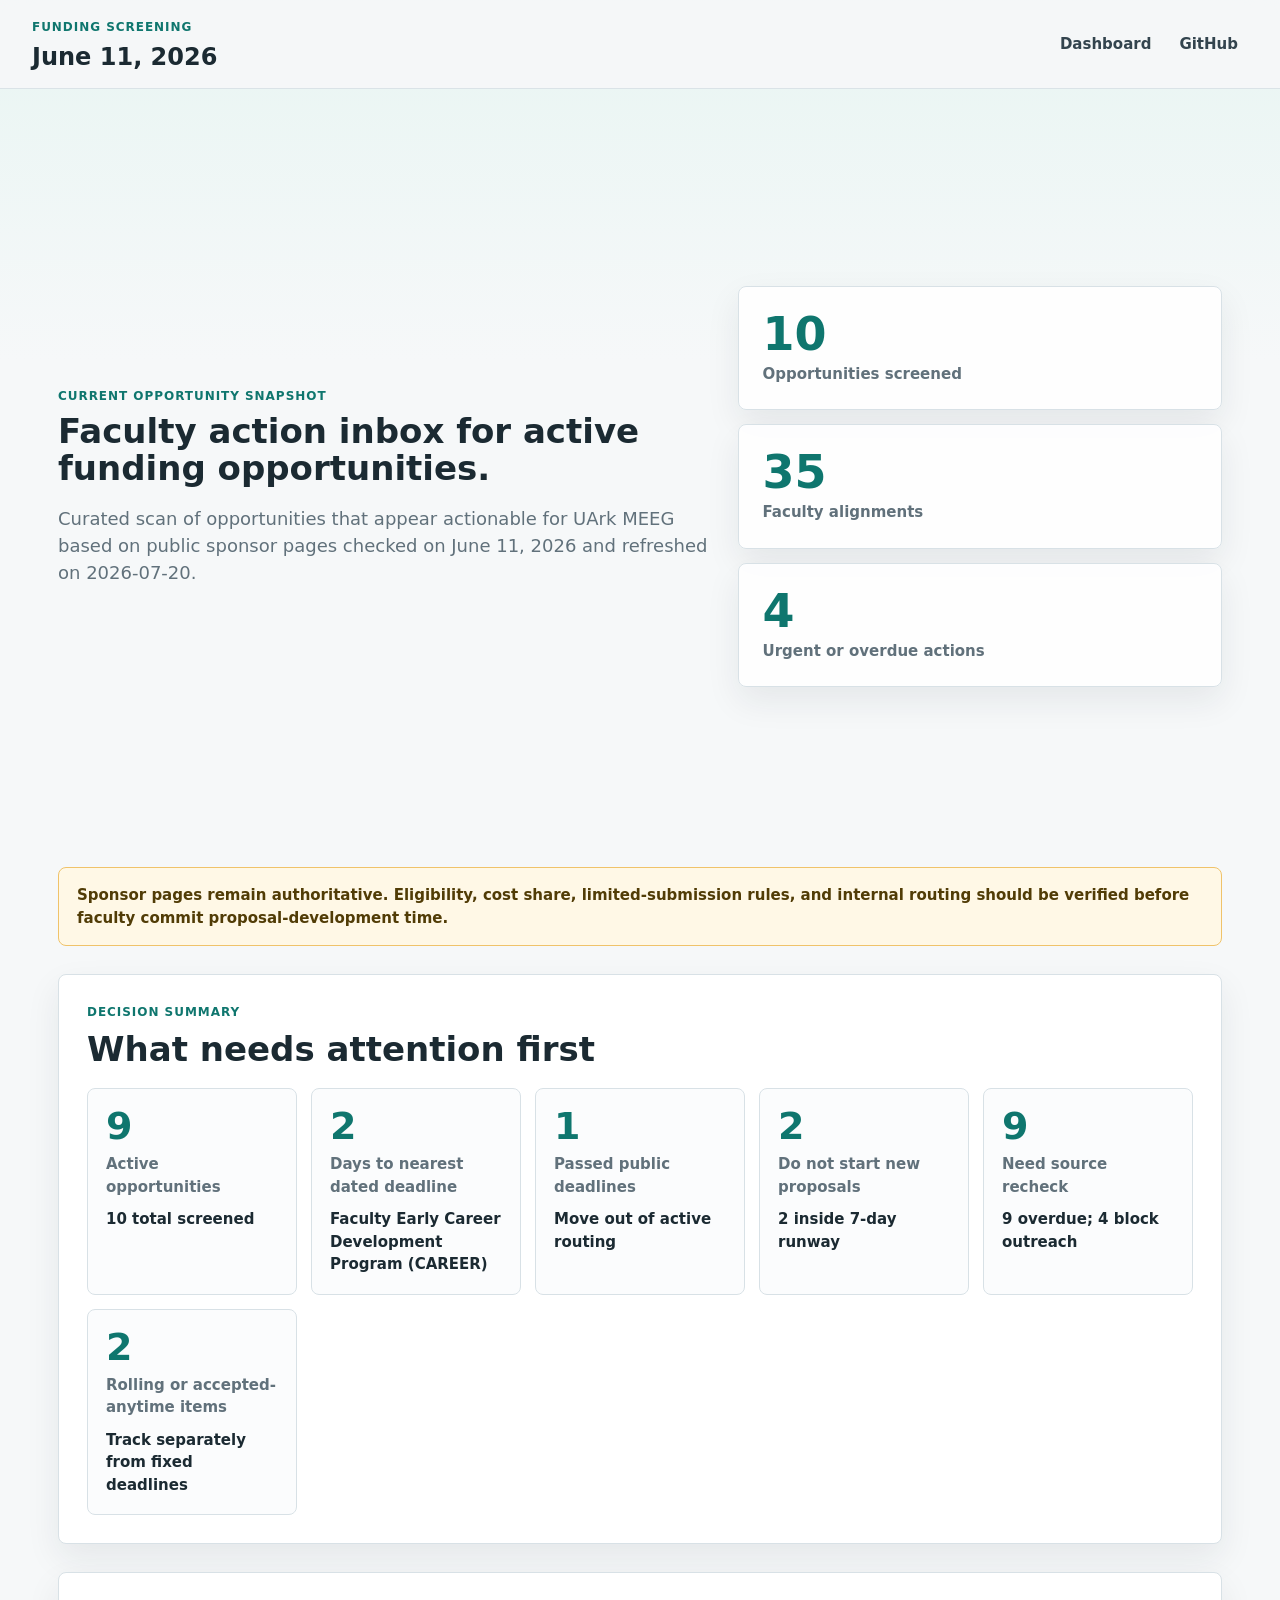
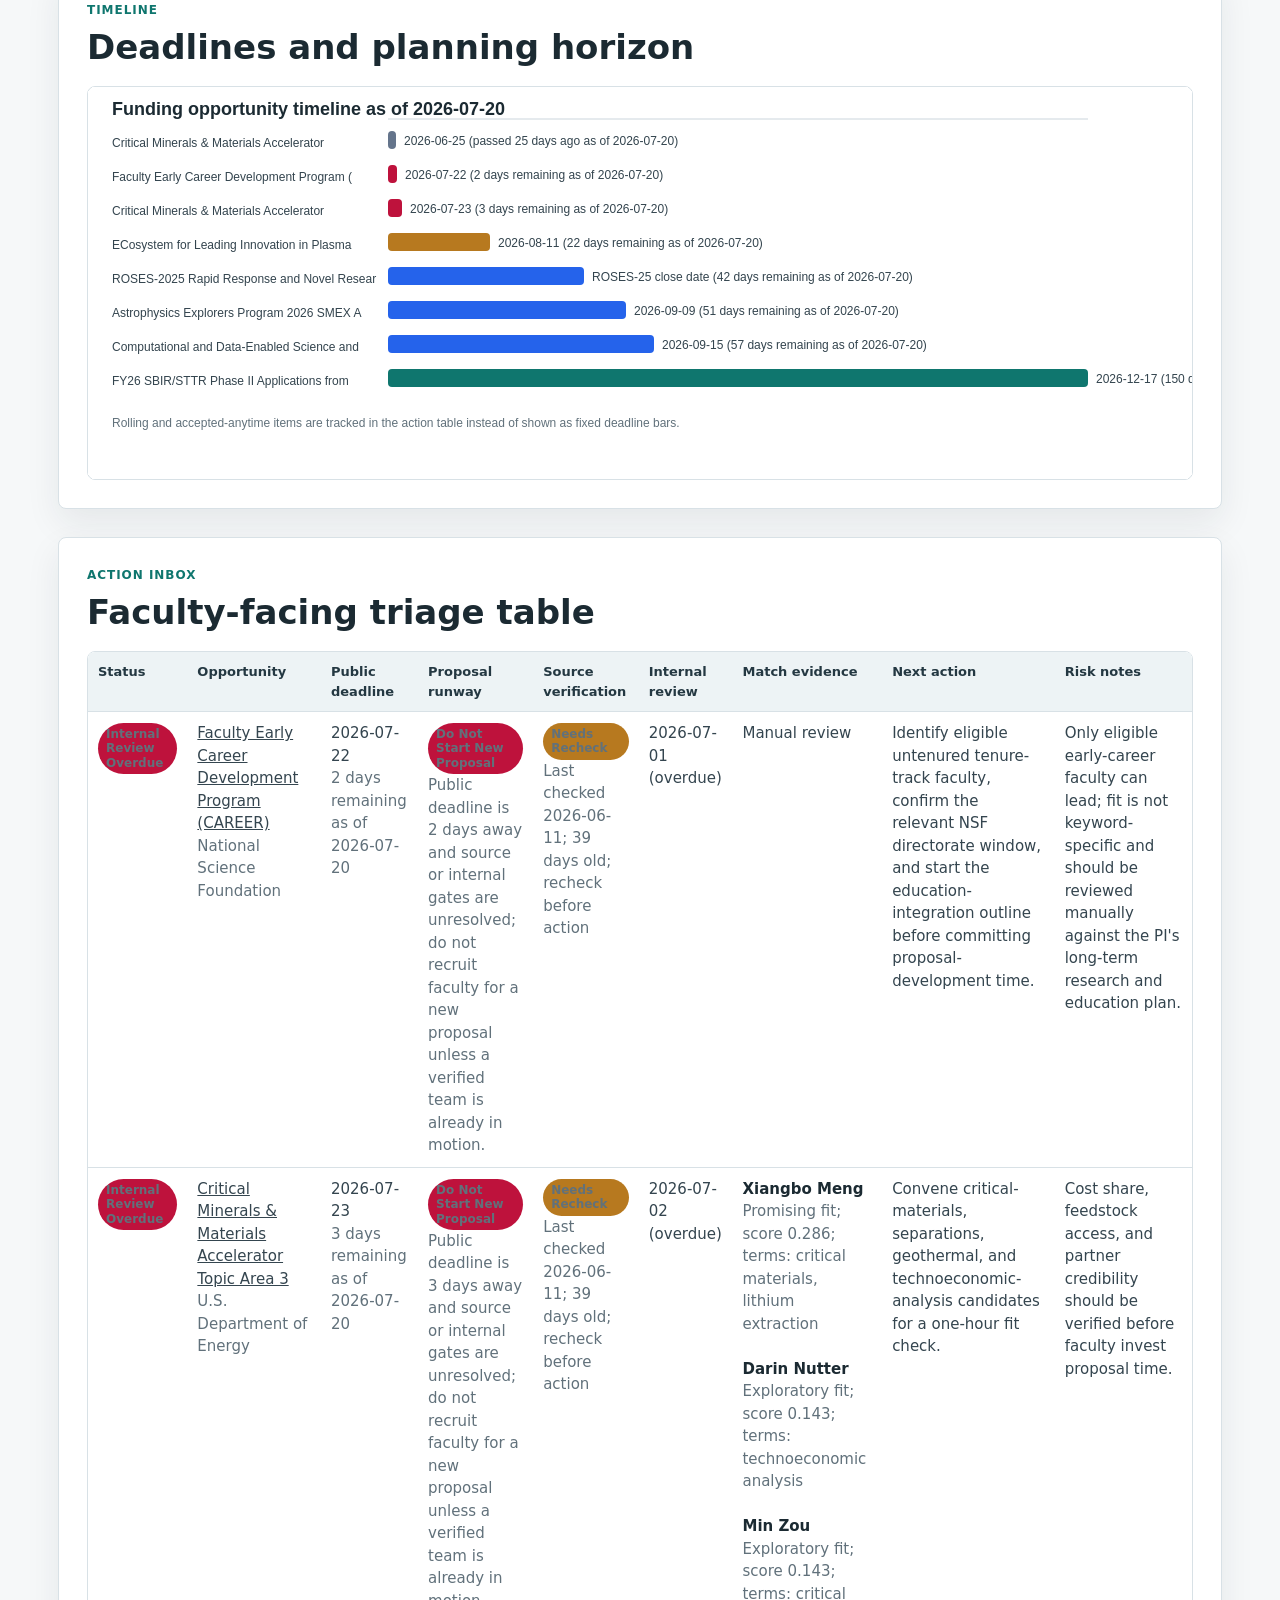
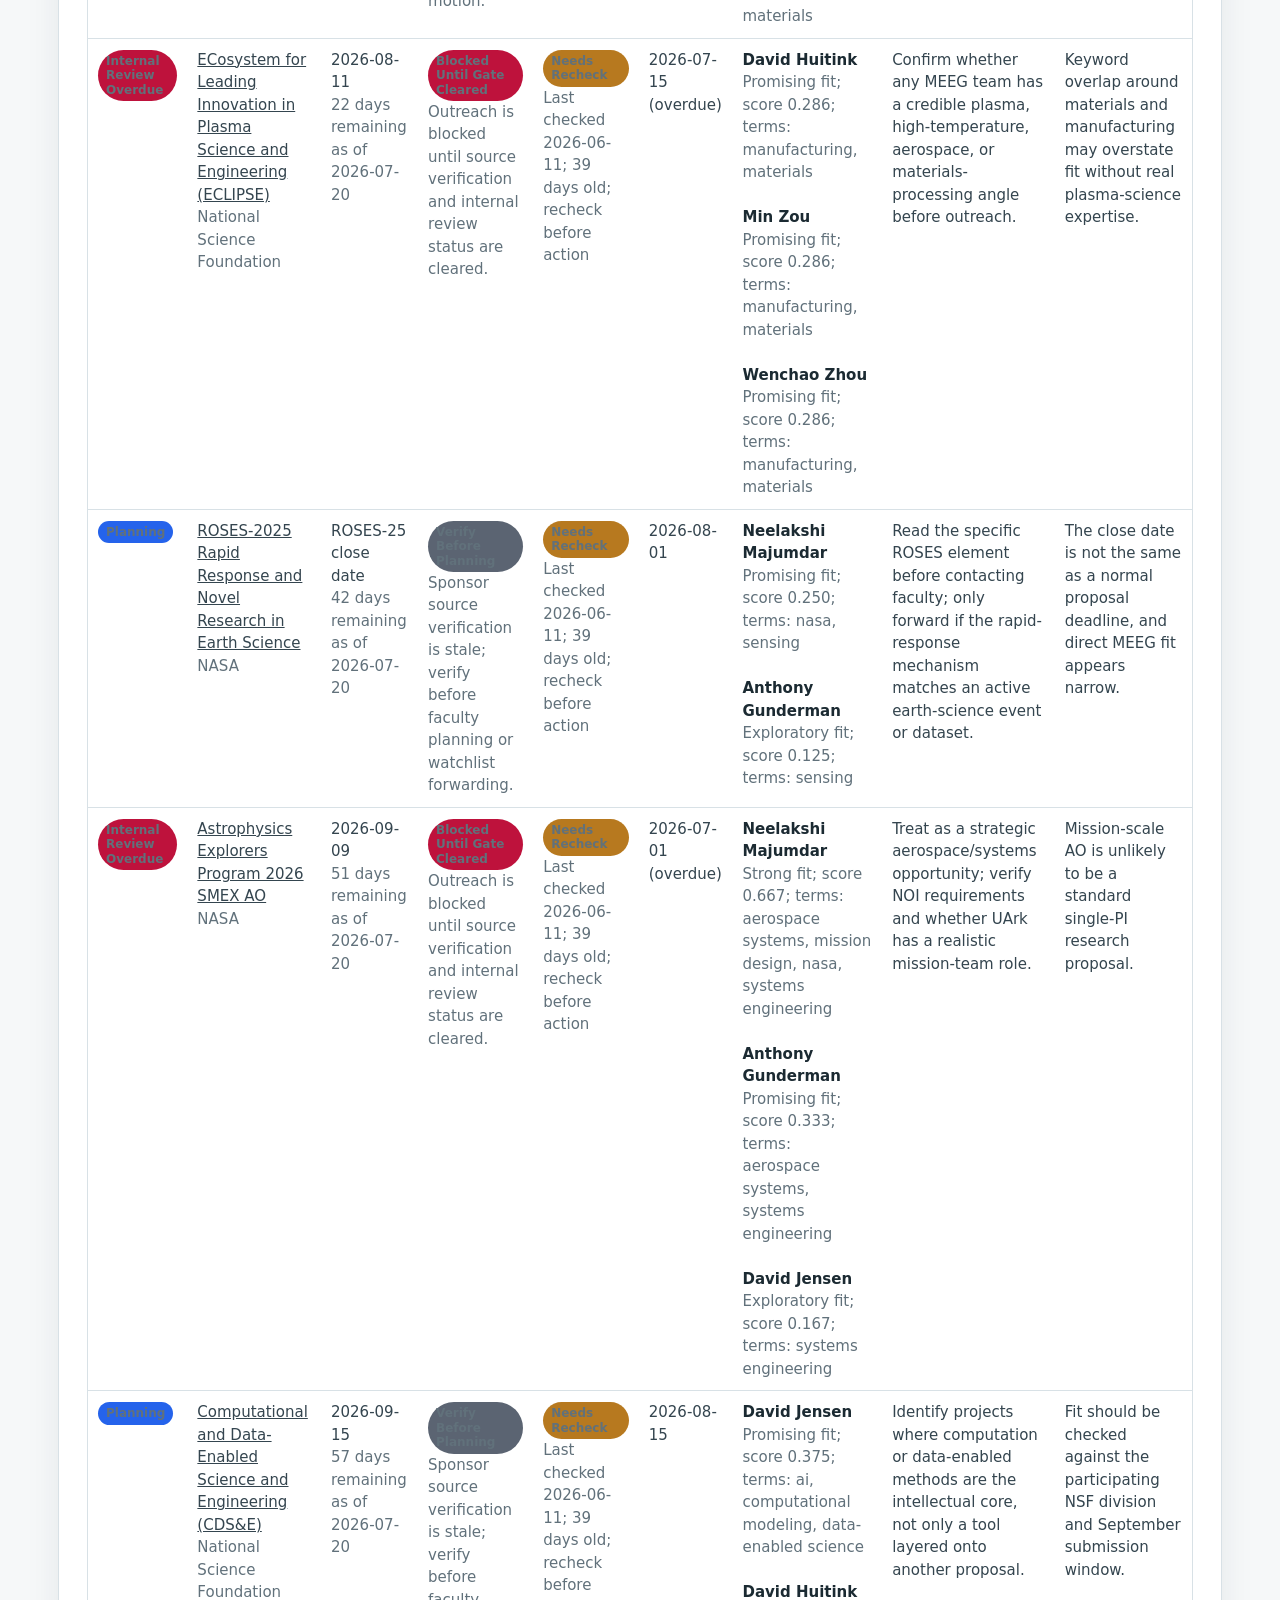
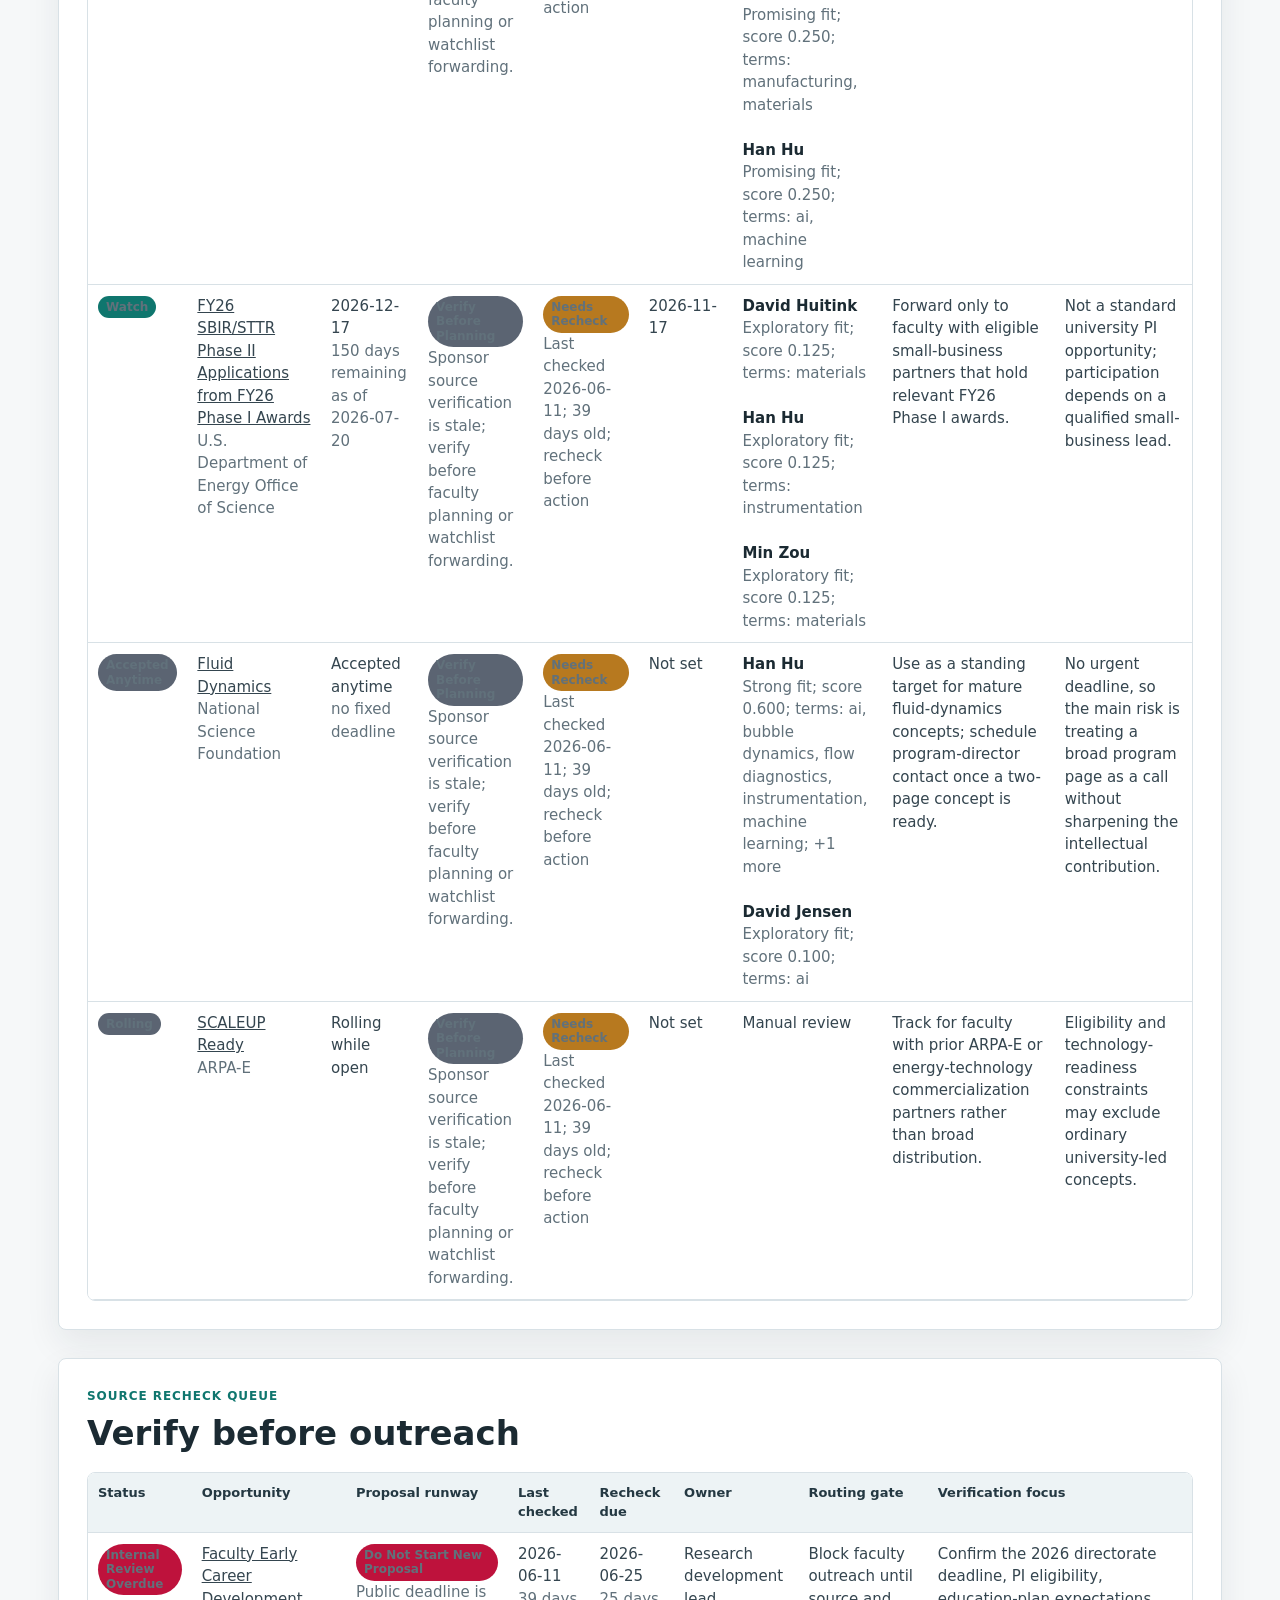
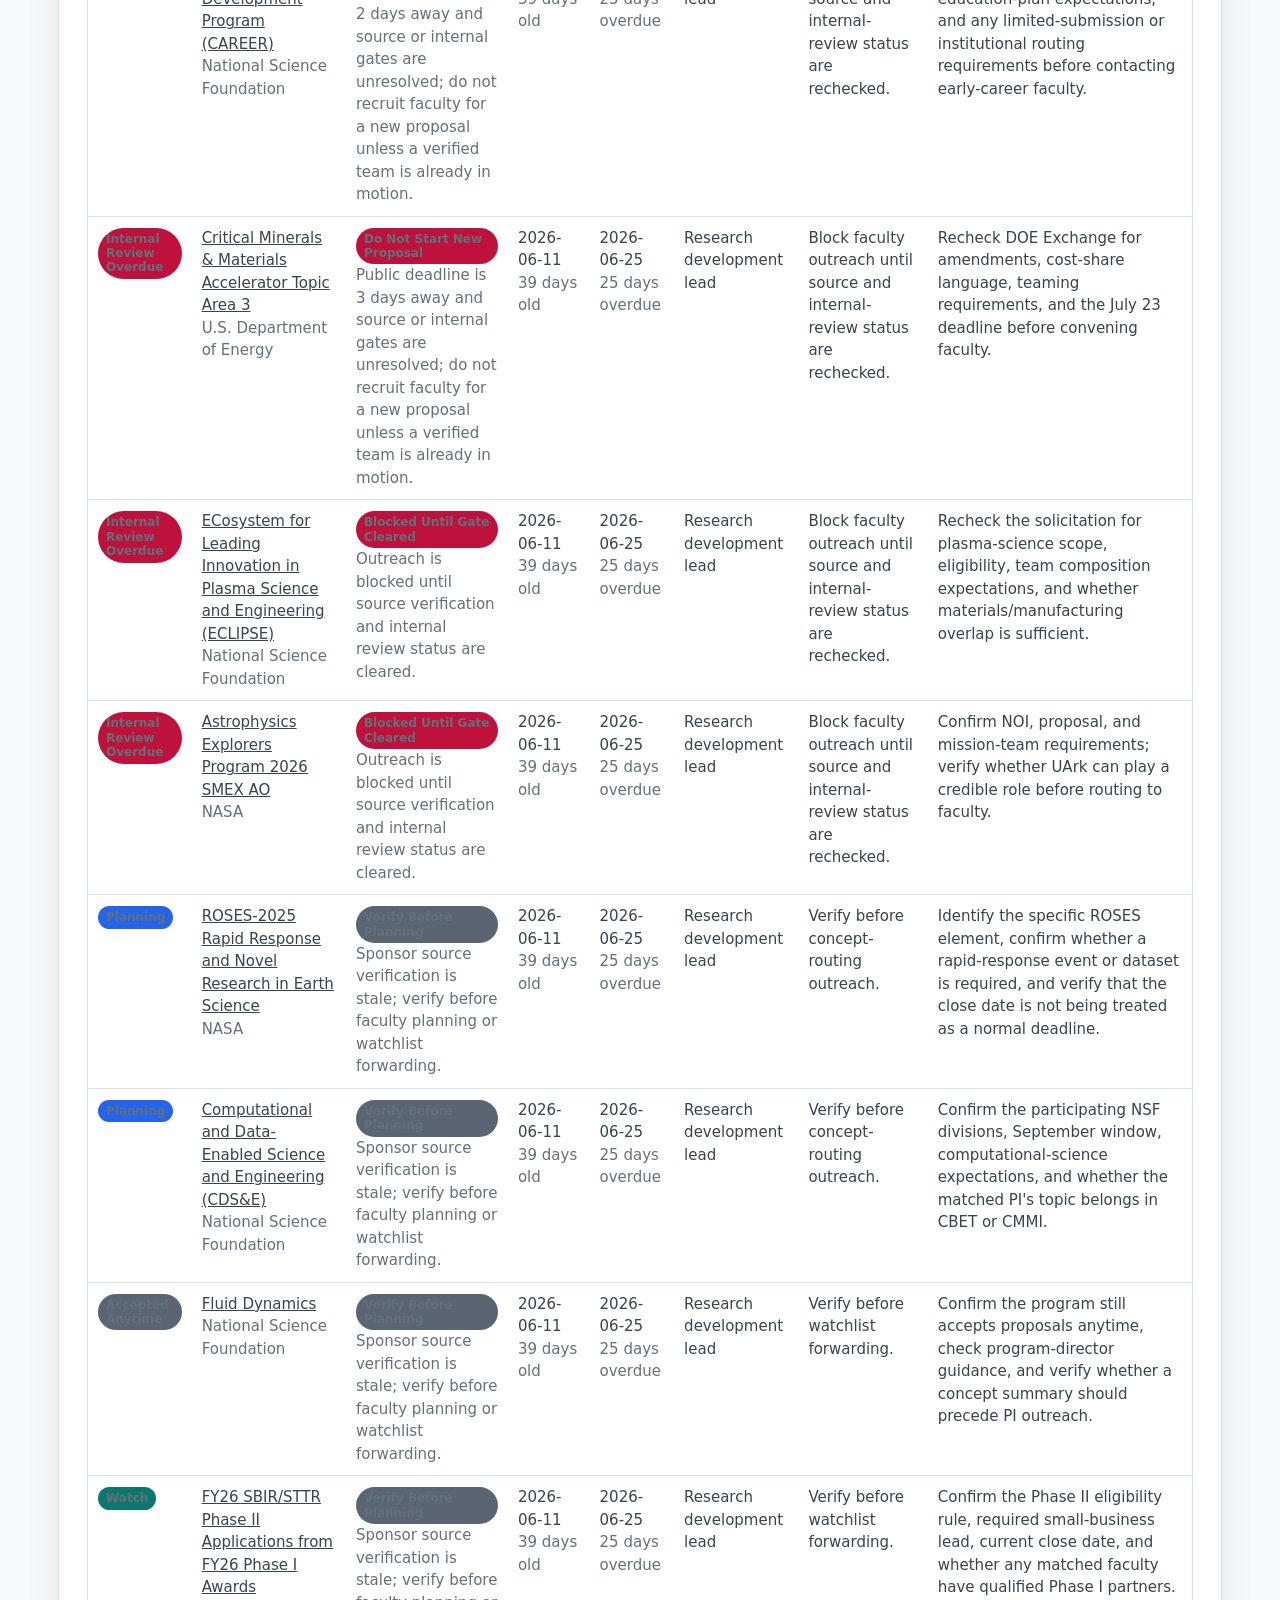
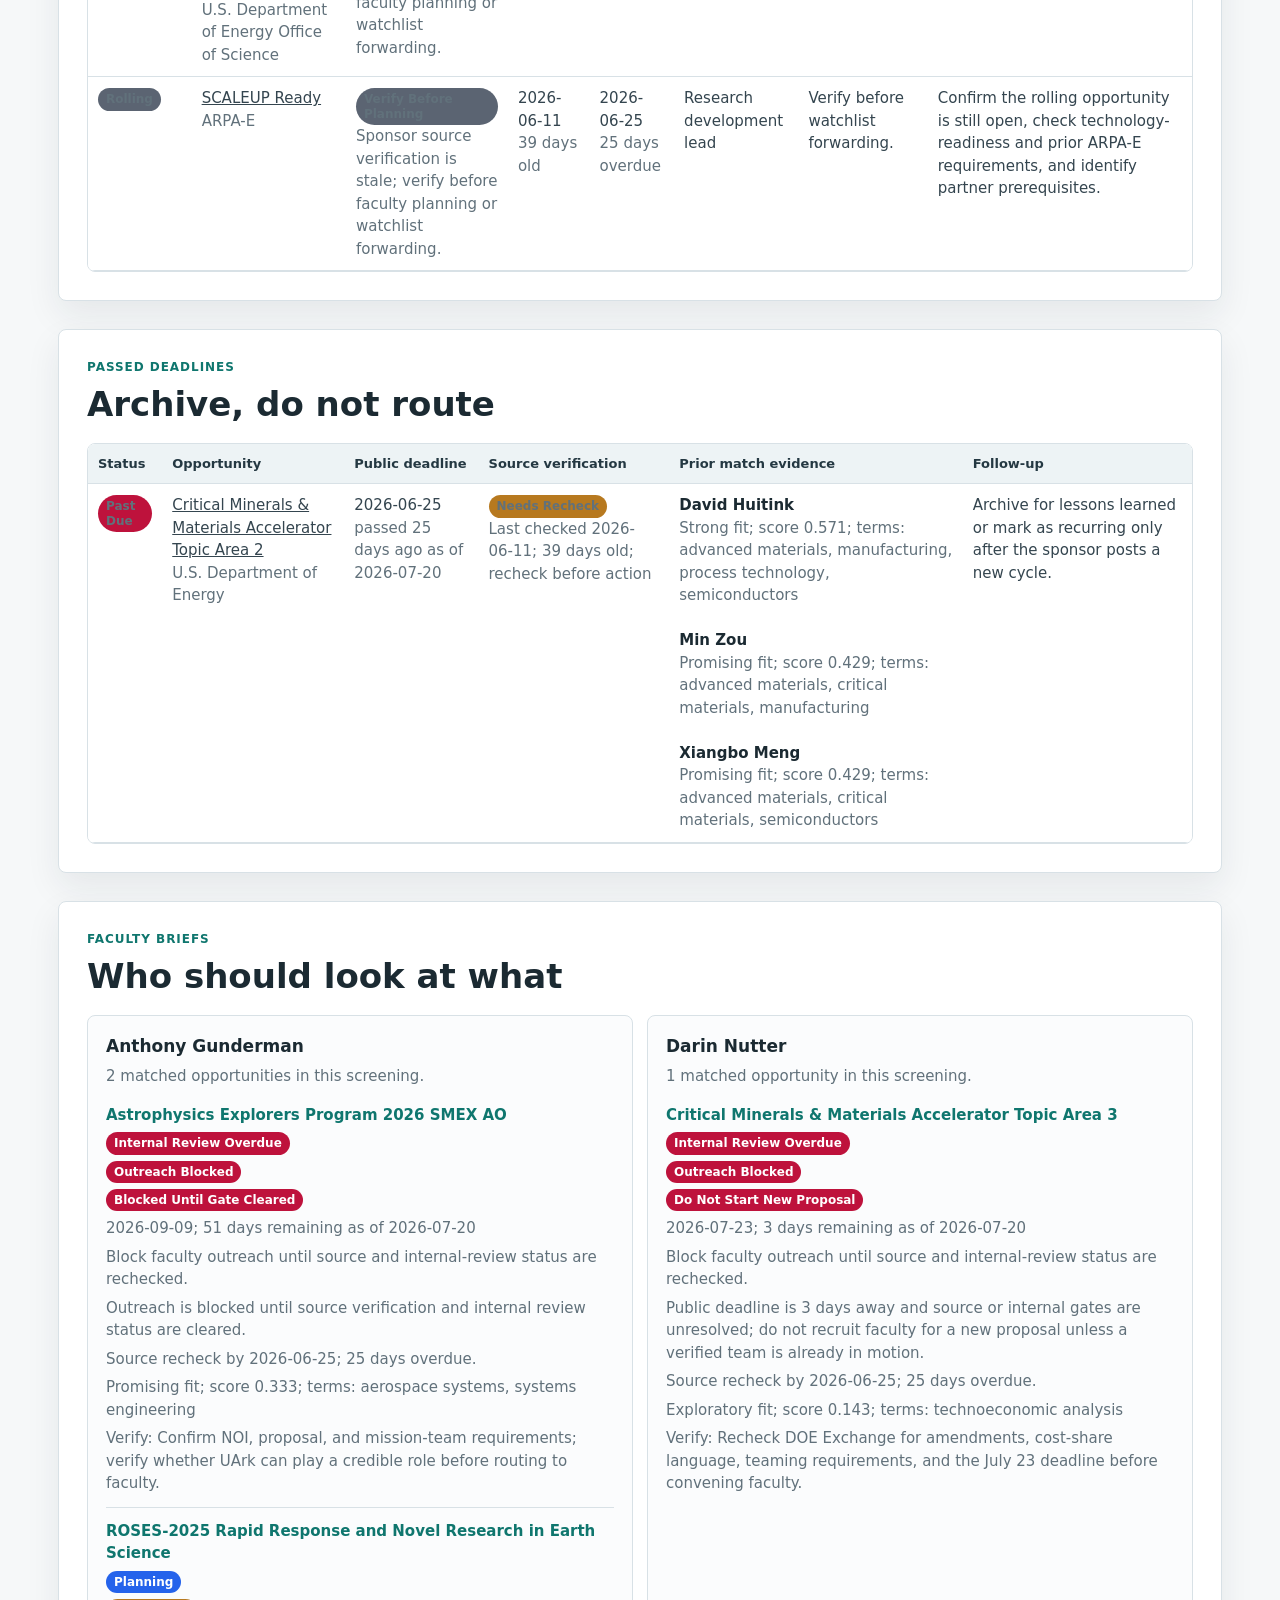
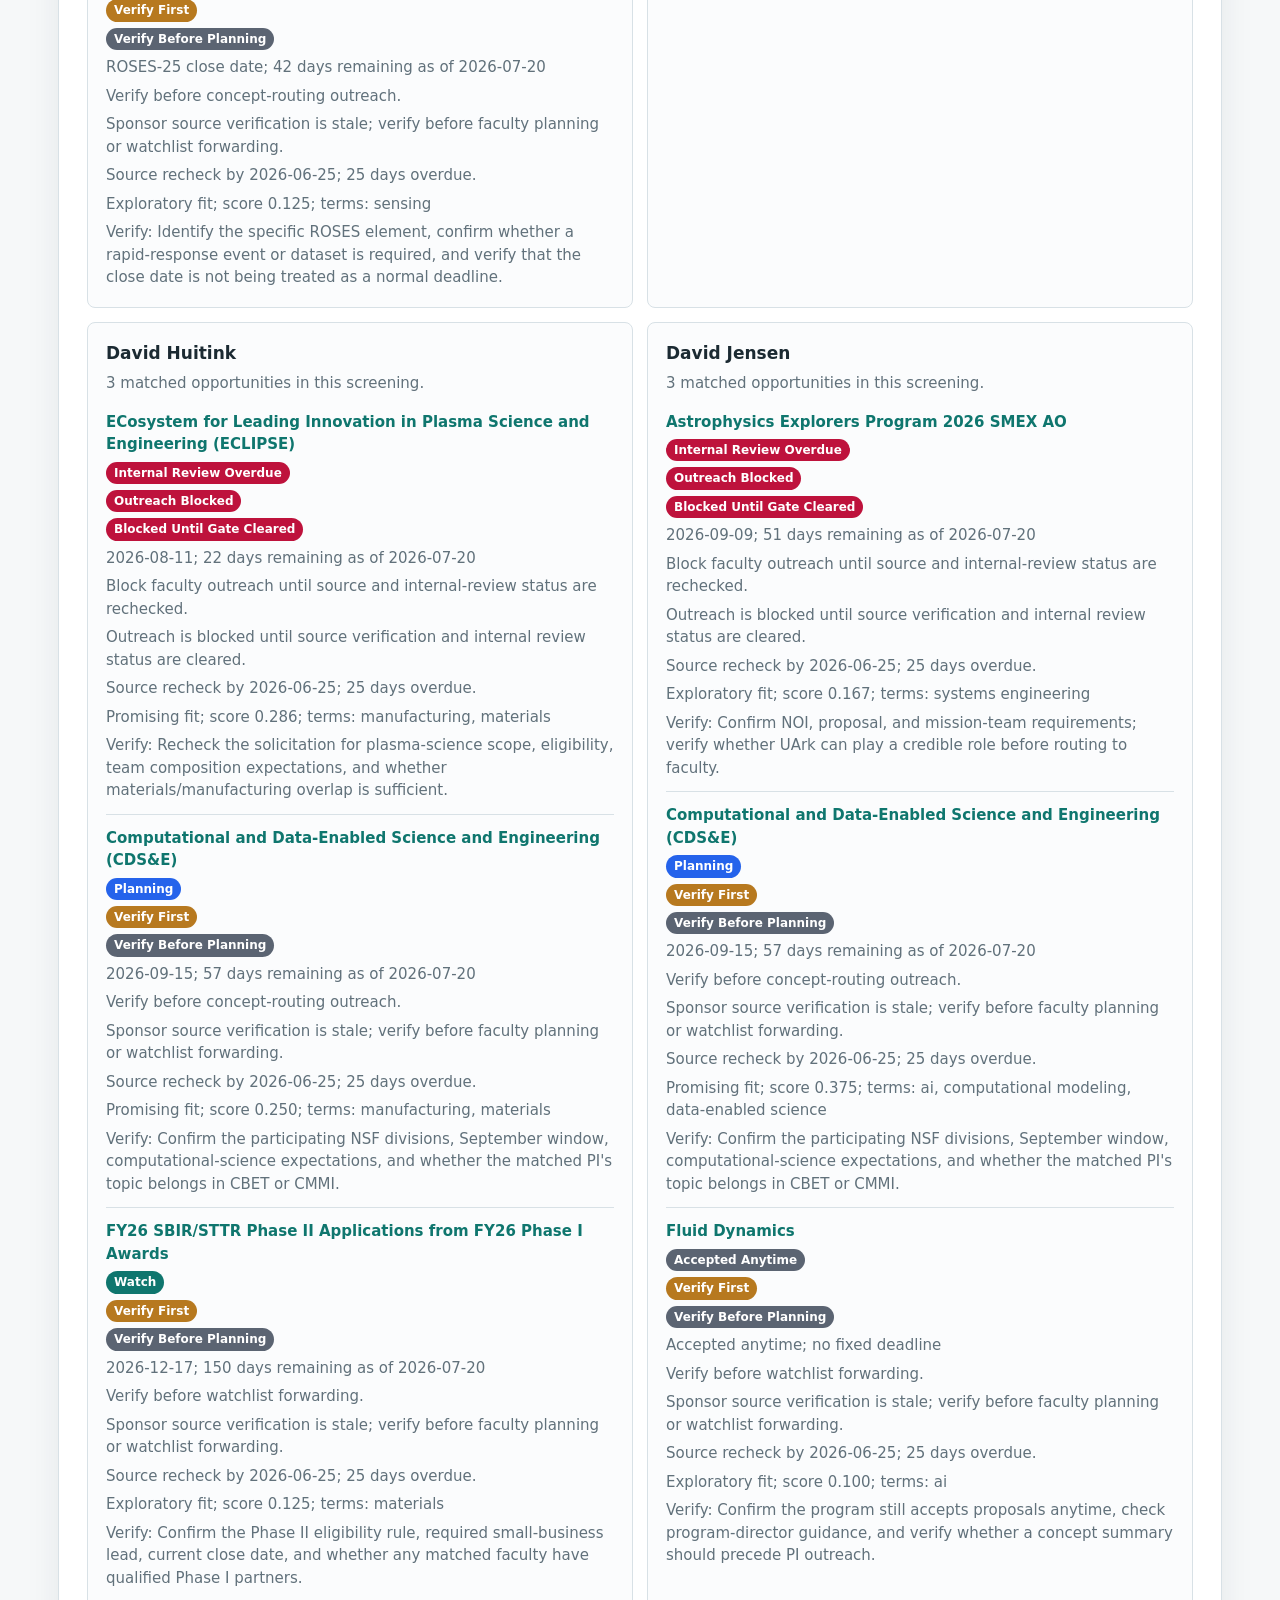
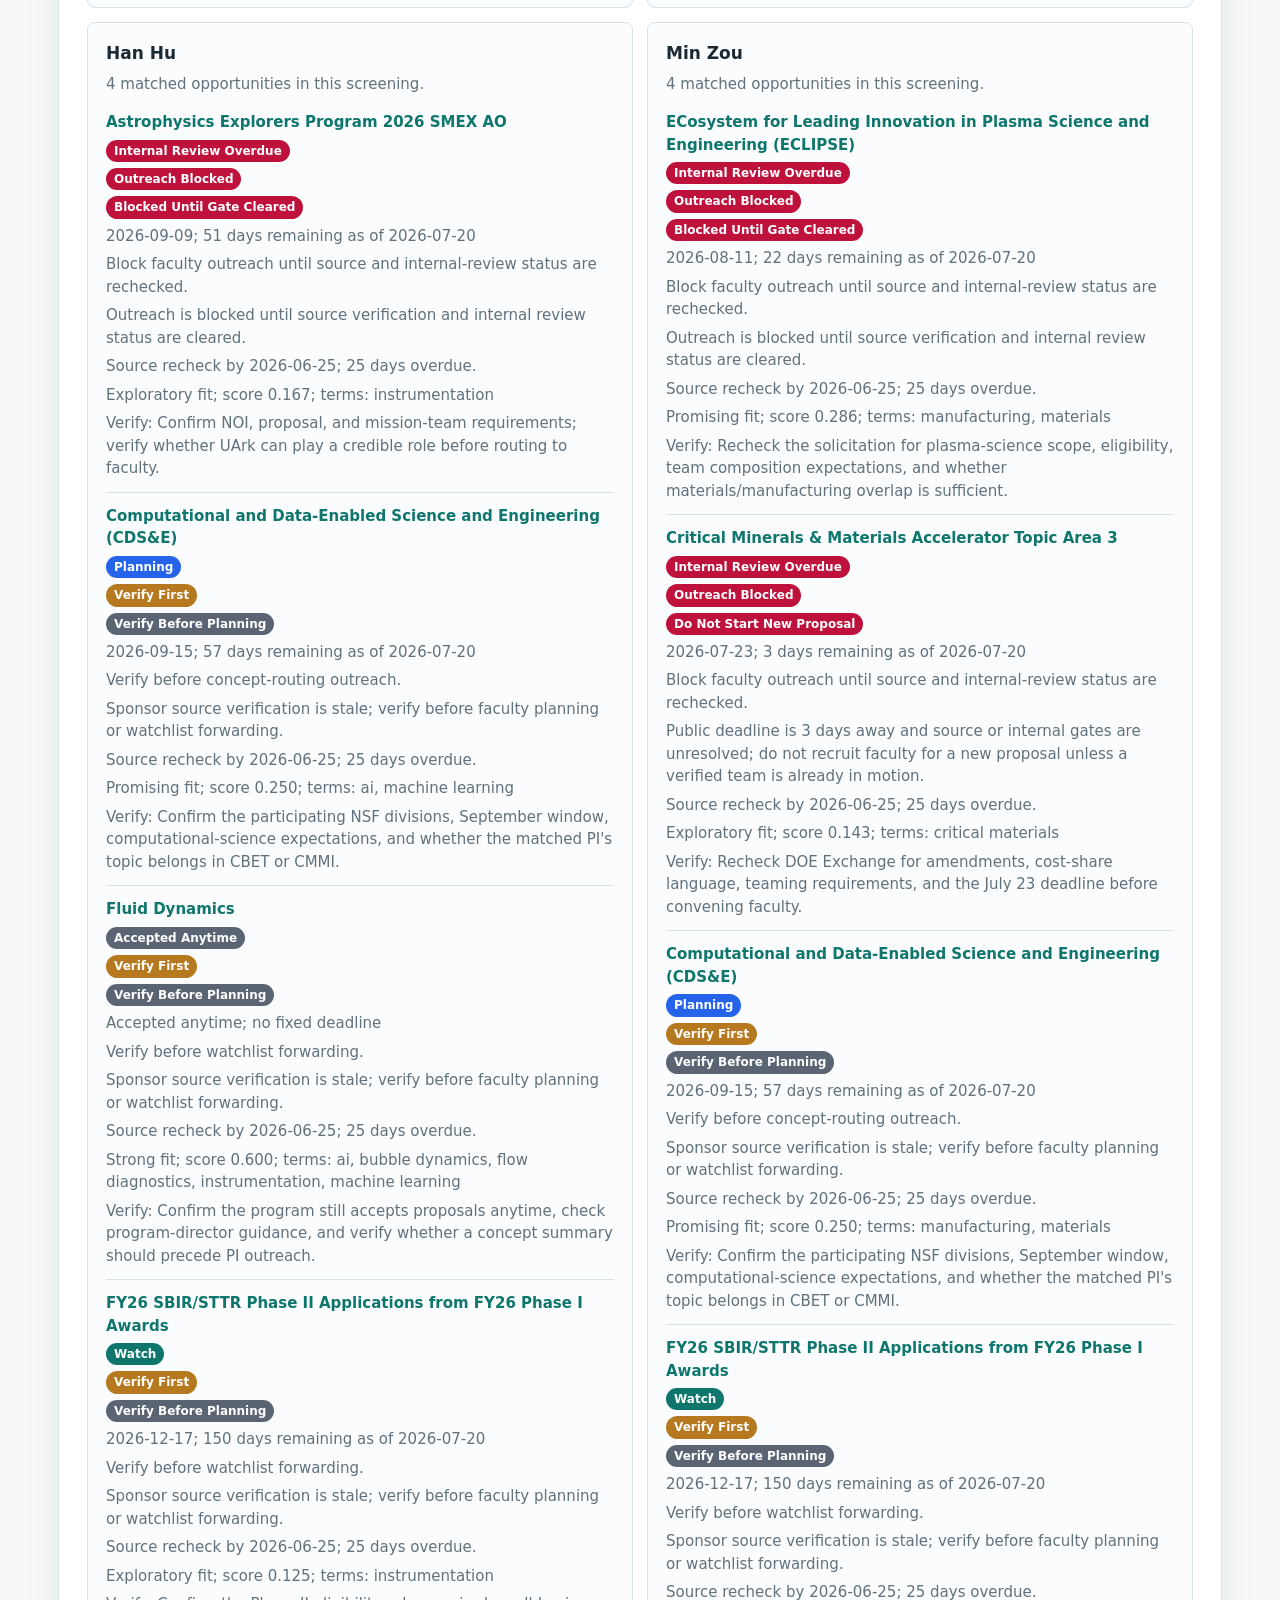
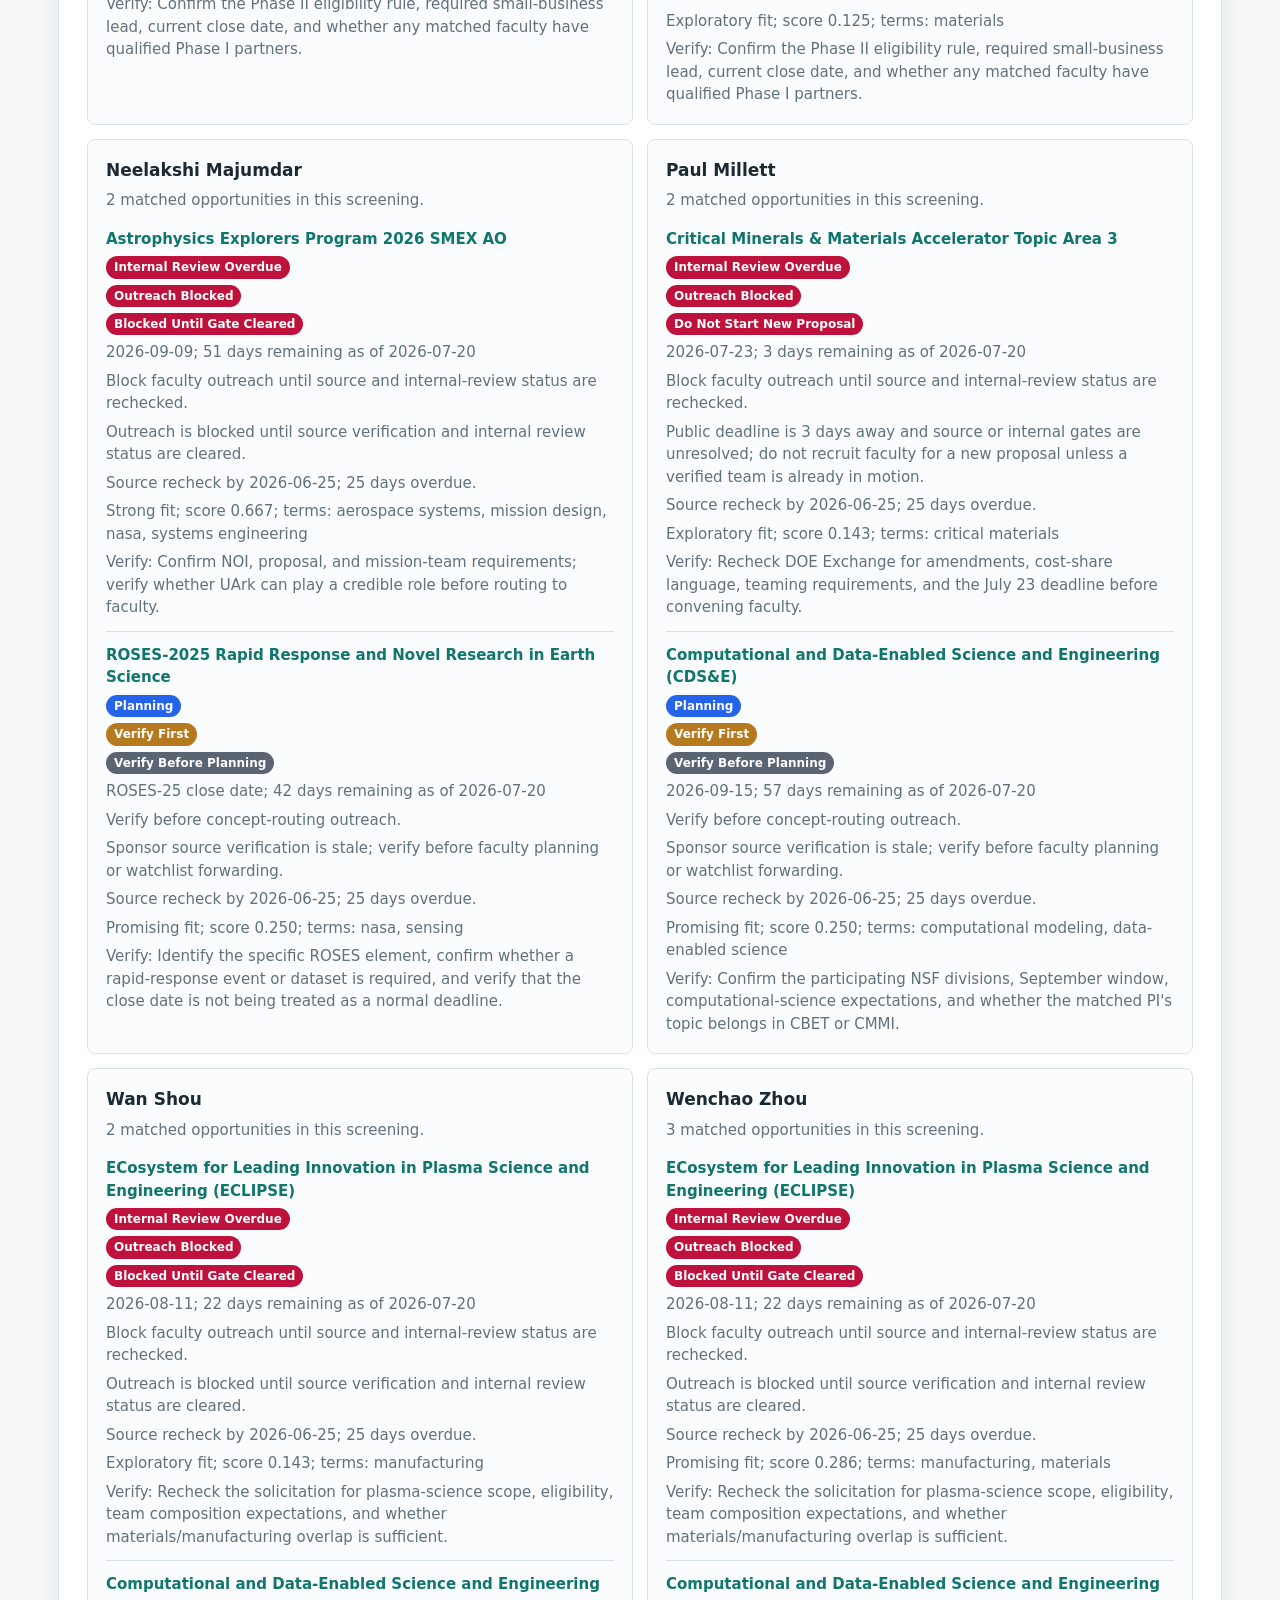
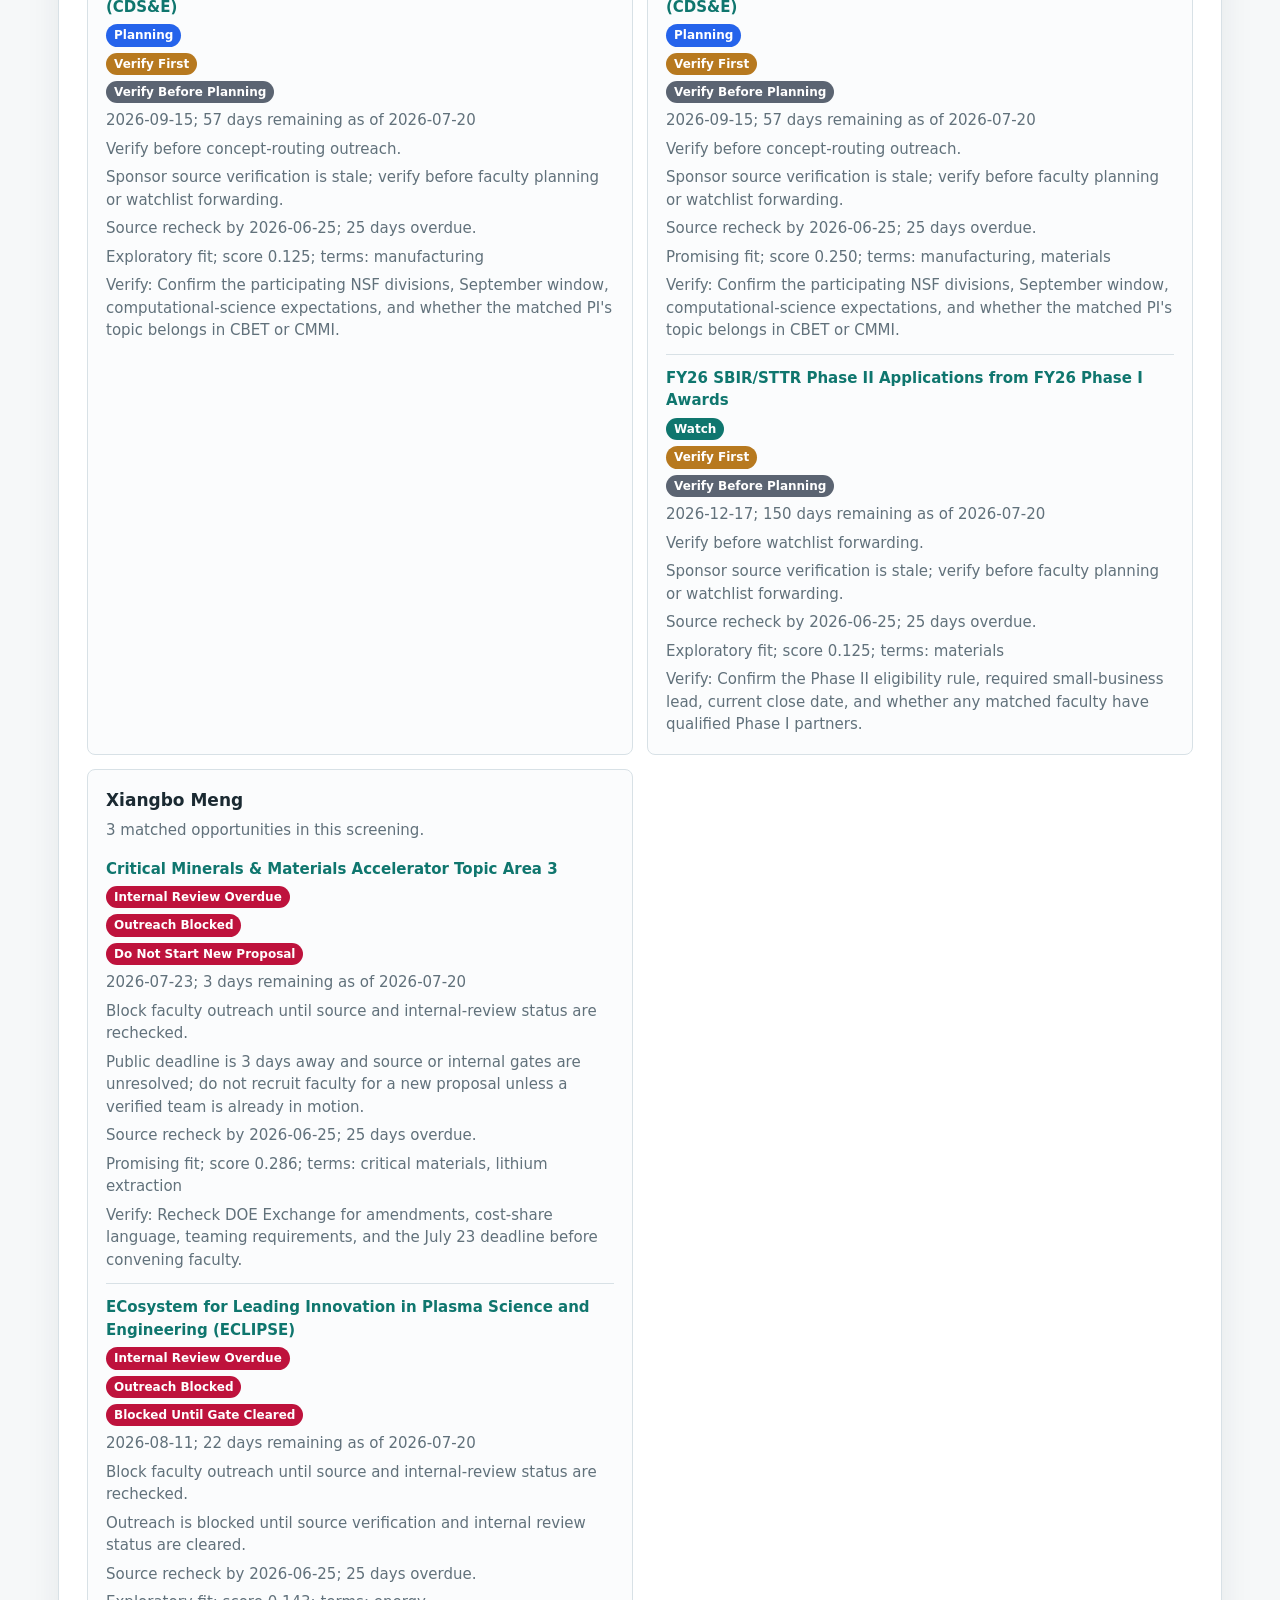
==== commit b601c32a: "Add proposal runway triage" ====
--- a/site/screenings/2026-06-11.html
+++ b/site/screenings/2026-06-11.html
@@ -16,12 +16,12 @@
       <div class="overview-copy">
         <p class="eyebrow">Current opportunity snapshot</p>
         <h2>Faculty action inbox for active funding opportunities.</h2>
-        <p>Curated scan of opportunities that appear actionable for UArk MEEG based on public sponsor pages checked on June 11, 2026 and refreshed on 2026-07-05.</p>
+        <p>Curated scan of opportunities that appear actionable for UArk MEEG based on public sponsor pages checked on June 11, 2026 and refreshed on 2026-07-20.</p>
       </div>
       <div class="metrics">
         <div class="metric"><span>10</span><p>Opportunities screened</p></div>
         <div class="metric"><span>35</span><p>Faculty alignments</p></div>
-        <div class="metric"><span>3</span><p>Urgent or overdue actions</p></div>
+        <div class="metric"><span>4</span><p>Urgent or overdue actions</p></div>
       </div>
     </section>
     <section class="notice" role="note">
@@ -31,9 +31,10 @@
       <div class="section-heading"><p class="eyebrow">Decision Summary</p><h2>What needs attention first</h2></div>
       <div class="summary-grid">
         <article><span>9</span><p>Active opportunities</p><strong>10 total screened</strong></article>
-        <article><span>17</span><p>Days to nearest dated deadline</p><strong>Faculty Early Career Development Program (CAREER)</strong></article>
+        <article><span>2</span><p>Days to nearest dated deadline</p><strong>Faculty Early Career Development Program (CAREER)</strong></article>
         <article><span>1</span><p>Passed public deadlines</p><strong>Move out of active routing</strong></article>
-        <article><span>9</span><p>Need source recheck</p><strong>9 overdue; 3 block outreach</strong></article>
+        <article><span>2</span><p>Do not start new proposals</p><strong>2 inside 7-day runway</strong></article>
+        <article><span>9</span><p>Need source recheck</p><strong>9 overdue; 4 block outreach</strong></article>
         <article><span>2</span><p>Rolling or accepted-anytime items</p><strong>Track separately from fixed deadlines</strong></article>
       </div>
     </section>
@@ -41,48 +42,48 @@
       <div class="section-heading"><p class="eyebrow">Timeline</p><h2>Deadlines and planning horizon</h2></div>
       <div class="timeline-wrap"><svg xmlns="http://www.w3.org/2000/svg" width="1120" height="386" viewBox="0 0 1120 386" role="img" aria-label="Funding opportunity timeline">
 <rect width="100%" height="100%" fill="#ffffff"/>
-<text x="24" y="28" font-family="Arial, sans-serif" font-size="18" font-weight="700" fill="#1b2a32">Funding opportunity timeline as of 2026-07-05</text>
+<text x="24" y="28" font-family="Arial, sans-serif" font-size="18" font-weight="700" fill="#1b2a32">Funding opportunity timeline as of 2026-07-20</text>
 <line x1="300" y1="32" x2="1000" y2="32" stroke="#cbd5dc" stroke-width="1"/>
 <text x="24" y="60" font-family="Arial, sans-serif" font-size="12" fill="#33444e">Critical Minerals &amp; Materials Accelerator </text>
 <rect x="300" y="44" width="8" height="18" rx="4" fill="#64748b"/>
-<text x="316" y="58" font-family="Arial, sans-serif" font-size="12" fill="#33444e">2026-06-25 (passed 10 days ago as of 2026-07-05)</text>
+<text x="316" y="58" font-family="Arial, sans-serif" font-size="12" fill="#33444e">2026-06-25 (passed 25 days ago as of 2026-07-20)</text>
 <text x="24" y="94" font-family="Arial, sans-serif" font-size="12" fill="#33444e">Faculty Early Career Development Program (</text>
-<rect x="300" y="78" width="72" height="18" rx="4" fill="#b7791f"/>
-<text x="380" y="92" font-family="Arial, sans-serif" font-size="12" fill="#33444e">2026-07-22 (17 days remaining as of 2026-07-05)</text>
+<rect x="300" y="78" width="9" height="18" rx="4" fill="#be123c"/>
+<text x="317" y="92" font-family="Arial, sans-serif" font-size="12" fill="#33444e">2026-07-22 (2 days remaining as of 2026-07-20)</text>
 <text x="24" y="128" font-family="Arial, sans-serif" font-size="12" fill="#33444e">Critical Minerals &amp; Materials Accelerator </text>
-<rect x="300" y="112" width="76" height="18" rx="4" fill="#b7791f"/>
-<text x="384" y="126" font-family="Arial, sans-serif" font-size="12" fill="#33444e">2026-07-23 (18 days remaining as of 2026-07-05)</text>
+<rect x="300" y="112" width="14" height="18" rx="4" fill="#be123c"/>
+<text x="322" y="126" font-family="Arial, sans-serif" font-size="12" fill="#33444e">2026-07-23 (3 days remaining as of 2026-07-20)</text>
 <text x="24" y="162" font-family="Arial, sans-serif" font-size="12" fill="#33444e">ECosystem for Leading Innovation in Plasma</text>
-<rect x="300" y="146" width="156" height="18" rx="4" fill="#2563eb"/>
-<text x="464" y="160" font-family="Arial, sans-serif" font-size="12" fill="#33444e">2026-08-11 (37 days remaining as of 2026-07-05)</text>
+<rect x="300" y="146" width="102" height="18" rx="4" fill="#b7791f"/>
+<text x="410" y="160" font-family="Arial, sans-serif" font-size="12" fill="#33444e">2026-08-11 (22 days remaining as of 2026-07-20)</text>
 <text x="24" y="196" font-family="Arial, sans-serif" font-size="12" fill="#33444e">ROSES-2025 Rapid Response and Novel Resear</text>
-<rect x="300" y="180" width="241" height="18" rx="4" fill="#2563eb"/>
-<text x="549" y="194" font-family="Arial, sans-serif" font-size="12" fill="#33444e">ROSES-25 close date (57 days remaining as of 2026-07-05)</text>
+<rect x="300" y="180" width="196" height="18" rx="4" fill="#2563eb"/>
+<text x="504" y="194" font-family="Arial, sans-serif" font-size="12" fill="#33444e">ROSES-25 close date (42 days remaining as of 2026-07-20)</text>
 <text x="24" y="230" font-family="Arial, sans-serif" font-size="12" fill="#33444e">Astrophysics Explorers Program 2026 SMEX A</text>
-<rect x="300" y="214" width="280" height="18" rx="4" fill="#2563eb"/>
-<text x="588" y="228" font-family="Arial, sans-serif" font-size="12" fill="#33444e">2026-09-09 (66 days remaining as of 2026-07-05)</text>
+<rect x="300" y="214" width="238" height="18" rx="4" fill="#2563eb"/>
+<text x="546" y="228" font-family="Arial, sans-serif" font-size="12" fill="#33444e">2026-09-09 (51 days remaining as of 2026-07-20)</text>
 <text x="24" y="264" font-family="Arial, sans-serif" font-size="12" fill="#33444e">Computational and Data-Enabled Science and</text>
-<rect x="300" y="248" width="305" height="18" rx="4" fill="#2563eb"/>
-<text x="613" y="262" font-family="Arial, sans-serif" font-size="12" fill="#33444e">2026-09-15 (72 days remaining as of 2026-07-05)</text>
+<rect x="300" y="248" width="266" height="18" rx="4" fill="#2563eb"/>
+<text x="574" y="262" font-family="Arial, sans-serif" font-size="12" fill="#33444e">2026-09-15 (57 days remaining as of 2026-07-20)</text>
 <text x="24" y="298" font-family="Arial, sans-serif" font-size="12" fill="#33444e">FY26 SBIR/STTR Phase II Applications from </text>
 <rect x="300" y="282" width="700" height="18" rx="4" fill="#0f766e"/>
-<text x="1008" y="296" font-family="Arial, sans-serif" font-size="12" fill="#33444e">2026-12-17 (165 days remaining as of 2026-07-05)</text>
+<text x="1008" y="296" font-family="Arial, sans-serif" font-size="12" fill="#33444e">2026-12-17 (150 days remaining as of 2026-07-20)</text>
 <text x="24" y="340" font-family="Arial, sans-serif" font-size="12" fill="#61717b">Rolling and accepted-anytime items are tracked in the action table instead of shown as fixed deadline bars.</text>
 </svg></div>
     </section>
     <section class="panel">
       <div class="section-heading"><p class="eyebrow">Action Inbox</p><h2>Faculty-facing triage table</h2></div>
       <div class="table-wrap"><table class="report-table">
-        <thead><tr><th>Status</th><th>Opportunity</th><th>Public deadline</th><th>Source verification</th><th>Internal review</th><th>Match evidence</th><th>Next action</th><th>Risk notes</th></tr></thead>
-        <tbody><tr><td><span class="status-pill internal-review-overdue">Internal Review Overdue</span></td><td><a href="https://www.nsf.gov/funding/opportunities/career-faculty-early-career-development-program">Faculty Early Career Development Program (CAREER)</a><br><span>National Science Foundation</span></td><td>2026-07-22<br><span>17 days remaining as of 2026-07-05</span></td><td><span class="status-pill source-recheck">Needs Recheck</span><br><span>Last checked 2026-06-11; 24 days old; recheck before action</span></td><td>2026-07-01 (overdue)</td><td>Manual review</td><td>Identify eligible untenured tenure-track faculty, confirm the relevant NSF directorate window, and start the education-integration outline before committing proposal-development time.</td><td>Only eligible early-career faculty can lead; fit is not keyword-specific and should be reviewed manually against the PI&#x27;s long-term research and education plan.</td></tr><tr><td><span class="status-pill internal-review-overdue">Internal Review Overdue</span></td><td><a href="https://eere-exchange.energy.gov/Default.aspx?Search=3589&amp;SearchType=">Critical Minerals &amp; Materials Accelerator Topic Area 3</a><br><span>U.S. Department of Energy</span></td><td>2026-07-23<br><span>18 days remaining as of 2026-07-05</span></td><td><span class="status-pill source-recheck">Needs Recheck</span><br><span>Last checked 2026-06-11; 24 days old; recheck before action</span></td><td>2026-07-02 (overdue)</td><td><strong>Xiangbo Meng</strong><br><span>Promising fit; score 0.286; terms: critical materials, lithium extraction</span><br><br><strong>Darin Nutter</strong><br><span>Exploratory fit; score 0.143; terms: technoeconomic analysis</span><br><br><strong>Min Zou</strong><br><span>Exploratory fit; score 0.143; terms: critical materials</span></td><td>Convene critical-materials, separations, geothermal, and technoeconomic-analysis candidates for a one-hour fit check.</td><td>Cost share, feedstock access, and partner credibility should be verified before faculty invest proposal time.</td></tr><tr><td><span class="status-pill planning">Planning</span></td><td><a href="https://www.nsf.gov/funding/opportunities/eclipse-ecosystem-leading-innovation-plasma-science-engineering">ECosystem for Leading Innovation in Plasma Science and Engineering (ECLIPSE)</a><br><span>National Science Foundation</span></td><td>2026-08-11<br><span>37 days remaining as of 2026-07-05</span></td><td><span class="status-pill source-recheck">Needs Recheck</span><br><span>Last checked 2026-06-11; 24 days old; recheck before action</span></td><td>2026-07-15</td><td><strong>David Huitink</strong><br><span>Promising fit; score 0.286; terms: manufacturing, materials</span><br><br><strong>Min Zou</strong><br><span>Promising fit; score 0.286; terms: manufacturing, materials</span><br><br><strong>Wenchao Zhou</strong><br><span>Promising fit; score 0.286; terms: manufacturing, materials</span></td><td>Confirm whether any MEEG team has a credible plasma, high-temperature, aerospace, or materials-processing angle before outreach.</td><td>Keyword overlap around materials and manufacturing may overstate fit without real plasma-science expertise.</td></tr><tr><td><span class="status-pill planning">Planning</span></td><td><a href="https://simpler.grants.gov/opportunity/f412520b-5594-4ff2-ae51-9de1b8d8efef">ROSES-2025 Rapid Response and Novel Research in Earth Science</a><br><span>NASA</span></td><td>ROSES-25 close date<br><span>57 days remaining as of 2026-07-05</span></td><td><span class="status-pill source-recheck">Needs Recheck</span><br><span>Last checked 2026-06-11; 24 days old; recheck before action</span></td><td>2026-08-01</td><td><strong>Neelakshi Majumdar</strong><br><span>Promising fit; score 0.250; terms: nasa, sensing</span><br><br><strong>Anthony Gunderman</strong><br><span>Exploratory fit; score 0.125; terms: sensing</span></td><td>Read the specific ROSES element before contacting faculty; only forward if the rapid-response mechanism matches an active earth-science event or dataset.</td><td>The close date is not the same as a normal proposal deadline, and direct MEEG fit appears narrow.</td></tr><tr><td><span class="status-pill internal-review-overdue">Internal Review Overdue</span></td><td><a href="https://science.nasa.gov/researchers/sara/grant-solicitations/">Astrophysics Explorers Program 2026 SMEX AO</a><br><span>NASA</span></td><td>2026-09-09<br><span>66 days remaining as of 2026-07-05</span></td><td><span class="status-pill source-recheck">Needs Recheck</span><br><span>Last checked 2026-06-11; 24 days old; recheck before action</span></td><td>2026-07-01 (overdue)</td><td><strong>Neelakshi Majumdar</strong><br><span>Strong fit; score 0.667; terms: aerospace systems, mission design, nasa, systems engineering</span><br><br><strong>Anthony Gunderman</strong><br><span>Promising fit; score 0.333; terms: aerospace systems, systems engineering</span><br><br><strong>David Jensen</strong><br><span>Exploratory fit; score 0.167; terms: systems engineering</span></td><td>Treat as a strategic aerospace/systems opportunity; verify NOI requirements and whether UArk has a realistic mission-team role.</td><td>Mission-scale AO is unlikely to be a standard single-PI research proposal.</td></tr><tr><td><span class="status-pill planning">Planning</span></td><td><a href="https://www.nsf.gov/funding/opportunities/cdse-computational-data-enabled-science-engineering">Computational and Data-Enabled Science and Engineering (CDS&amp;E)</a><br><span>National Science Foundation</span></td><td>2026-09-15<br><span>72 days remaining as of 2026-07-05</span></td><td><span class="status-pill source-recheck">Needs Recheck</span><br><span>Last checked 2026-06-11; 24 days old; recheck before action</span></td><td>2026-08-15</td><td><strong>David Jensen</strong><br><span>Promising fit; score 0.375; terms: ai, computational modeling, data-enabled science</span><br><br><strong>David Huitink</strong><br><span>Promising fit; score 0.250; terms: manufacturing, materials</span><br><br><strong>Han Hu</strong><br><span>Promising fit; score 0.250; terms: ai, machine learning</span></td><td>Identify projects where computation or data-enabled methods are the intellectual core, not only a tool layered onto another proposal.</td><td>Fit should be checked against the participating NSF division and September submission window.</td></tr><tr><td><span class="status-pill watch">Watch</span></td><td><a href="https://science.osti.gov/grants/FOAs/Open">FY26 SBIR/STTR Phase II Applications from FY26 Phase I Awards</a><br><span>U.S. Department of Energy Office of Science</span></td><td>2026-12-17<br><span>165 days remaining as of 2026-07-05</span></td><td><span class="status-pill source-recheck">Needs Recheck</span><br><span>Last checked 2026-06-11; 24 days old; recheck before action</span></td><td>2026-11-17</td><td><strong>David Huitink</strong><br><span>Exploratory fit; score 0.125; terms: materials</span><br><br><strong>Han Hu</strong><br><span>Exploratory fit; score 0.125; terms: instrumentation</span><br><br><strong>Min Zou</strong><br><span>Exploratory fit; score 0.125; terms: materials</span></td><td>Forward only to faculty with eligible small-business partners that hold relevant FY26 Phase I awards.</td><td>Not a standard university PI opportunity; participation depends on a qualified small-business lead.</td></tr><tr><td><span class="status-pill accepted-anytime">Accepted Anytime</span></td><td><a href="https://www.nsf.gov/funding/opportunities/fluid-dynamics">Fluid Dynamics</a><br><span>National Science Foundation</span></td><td>Accepted anytime<br><span>no fixed deadline</span></td><td><span class="status-pill source-recheck">Needs Recheck</span><br><span>Last checked 2026-06-11; 24 days old; recheck before action</span></td><td>Not set</td><td><strong>Han Hu</strong><br><span>Strong fit; score 0.600; terms: ai, bubble dynamics, flow diagnostics, instrumentation, machine learning; +1 more</span><br><br><strong>David Jensen</strong><br><span>Exploratory fit; score 0.100; terms: ai</span></td><td>Use as a standing target for mature fluid-dynamics concepts; schedule program-director contact once a two-page concept is ready.</td><td>No urgent deadline, so the main risk is treating a broad program page as a call without sharpening the intellectual contribution.</td></tr><tr><td><span class="status-pill rolling">Rolling</span></td><td><a href="https://arpa-e-foa.energy.gov/Default.aspx?Search=CONNECT&amp;SearchType=">SCALEUP Ready</a><br><span>ARPA-E</span></td><td>Rolling while open</td><td><span class="status-pill source-recheck">Needs Recheck</span><br><span>Last checked 2026-06-11; 24 days old; recheck before action</span></td><td>Not set</td><td>Manual review</td><td>Track for faculty with prior ARPA-E or energy-technology commercialization partners rather than broad distribution.</td><td>Eligibility and technology-readiness constraints may exclude ordinary university-led concepts.</td></tr></tbody>
+        <thead><tr><th>Status</th><th>Opportunity</th><th>Public deadline</th><th>Proposal runway</th><th>Source verification</th><th>Internal review</th><th>Match evidence</th><th>Next action</th><th>Risk notes</th></tr></thead>
+        <tbody><tr><td><span class="status-pill internal-review-overdue">Internal Review Overdue</span></td><td><a href="https://www.nsf.gov/funding/opportunities/career-faculty-early-career-development-program">Faculty Early Career Development Program (CAREER)</a><br><span>National Science Foundation</span></td><td>2026-07-22<br><span>2 days remaining as of 2026-07-20</span></td><td><span class="status-pill do-not-start-new-proposal">Do Not Start New Proposal</span><br><span>Public deadline is 2 days away and source or internal gates are unresolved; do not recruit faculty for a new proposal unless a verified team is already in motion.</span></td><td><span class="status-pill source-recheck">Needs Recheck</span><br><span>Last checked 2026-06-11; 39 days old; recheck before action</span></td><td>2026-07-01 (overdue)</td><td>Manual review</td><td>Identify eligible untenured tenure-track faculty, confirm the relevant NSF directorate window, and start the education-integration outline before committing proposal-development time.</td><td>Only eligible early-career faculty can lead; fit is not keyword-specific and should be reviewed manually against the PI&#x27;s long-term research and education plan.</td></tr><tr><td><span class="status-pill internal-review-overdue">Internal Review Overdue</span></td><td><a href="https://eere-exchange.energy.gov/Default.aspx?Search=3589&amp;SearchType=">Critical Minerals &amp; Materials Accelerator Topic Area 3</a><br><span>U.S. Department of Energy</span></td><td>2026-07-23<br><span>3 days remaining as of 2026-07-20</span></td><td><span class="status-pill do-not-start-new-proposal">Do Not Start New Proposal</span><br><span>Public deadline is 3 days away and source or internal gates are unresolved; do not recruit faculty for a new proposal unless a verified team is already in motion.</span></td><td><span class="status-pill source-recheck">Needs Recheck</span><br><span>Last checked 2026-06-11; 39 days old; recheck before action</span></td><td>2026-07-02 (overdue)</td><td><strong>Xiangbo Meng</strong><br><span>Promising fit; score 0.286; terms: critical materials, lithium extraction</span><br><br><strong>Darin Nutter</strong><br><span>Exploratory fit; score 0.143; terms: technoeconomic analysis</span><br><br><strong>Min Zou</strong><br><span>Exploratory fit; score 0.143; terms: critical materials</span></td><td>Convene critical-materials, separations, geothermal, and technoeconomic-analysis candidates for a one-hour fit check.</td><td>Cost share, feedstock access, and partner credibility should be verified before faculty invest proposal time.</td></tr><tr><td><span class="status-pill internal-review-overdue">Internal Review Overdue</span></td><td><a href="https://www.nsf.gov/funding/opportunities/eclipse-ecosystem-leading-innovation-plasma-science-engineering">ECosystem for Leading Innovation in Plasma Science and Engineering (ECLIPSE)</a><br><span>National Science Foundation</span></td><td>2026-08-11<br><span>22 days remaining as of 2026-07-20</span></td><td><span class="status-pill blocked-until-gate-cleared">Blocked Until Gate Cleared</span><br><span>Outreach is blocked until source verification and internal review status are cleared.</span></td><td><span class="status-pill source-recheck">Needs Recheck</span><br><span>Last checked 2026-06-11; 39 days old; recheck before action</span></td><td>2026-07-15 (overdue)</td><td><strong>David Huitink</strong><br><span>Promising fit; score 0.286; terms: manufacturing, materials</span><br><br><strong>Min Zou</strong><br><span>Promising fit; score 0.286; terms: manufacturing, materials</span><br><br><strong>Wenchao Zhou</strong><br><span>Promising fit; score 0.286; terms: manufacturing, materials</span></td><td>Confirm whether any MEEG team has a credible plasma, high-temperature, aerospace, or materials-processing angle before outreach.</td><td>Keyword overlap around materials and manufacturing may overstate fit without real plasma-science expertise.</td></tr><tr><td><span class="status-pill planning">Planning</span></td><td><a href="https://simpler.grants.gov/opportunity/f412520b-5594-4ff2-ae51-9de1b8d8efef">ROSES-2025 Rapid Response and Novel Research in Earth Science</a><br><span>NASA</span></td><td>ROSES-25 close date<br><span>42 days remaining as of 2026-07-20</span></td><td><span class="status-pill verify-before-planning">Verify Before Planning</span><br><span>Sponsor source verification is stale; verify before faculty planning or watchlist forwarding.</span></td><td><span class="status-pill source-recheck">Needs Recheck</span><br><span>Last checked 2026-06-11; 39 days old; recheck before action</span></td><td>2026-08-01</td><td><strong>Neelakshi Majumdar</strong><br><span>Promising fit; score 0.250; terms: nasa, sensing</span><br><br><strong>Anthony Gunderman</strong><br><span>Exploratory fit; score 0.125; terms: sensing</span></td><td>Read the specific ROSES element before contacting faculty; only forward if the rapid-response mechanism matches an active earth-science event or dataset.</td><td>The close date is not the same as a normal proposal deadline, and direct MEEG fit appears narrow.</td></tr><tr><td><span class="status-pill internal-review-overdue">Internal Review Overdue</span></td><td><a href="https://science.nasa.gov/researchers/sara/grant-solicitations/">Astrophysics Explorers Program 2026 SMEX AO</a><br><span>NASA</span></td><td>2026-09-09<br><span>51 days remaining as of 2026-07-20</span></td><td><span class="status-pill blocked-until-gate-cleared">Blocked Until Gate Cleared</span><br><span>Outreach is blocked until source verification and internal review status are cleared.</span></td><td><span class="status-pill source-recheck">Needs Recheck</span><br><span>Last checked 2026-06-11; 39 days old; recheck before action</span></td><td>2026-07-01 (overdue)</td><td><strong>Neelakshi Majumdar</strong><br><span>Strong fit; score 0.667; terms: aerospace systems, mission design, nasa, systems engineering</span><br><br><strong>Anthony Gunderman</strong><br><span>Promising fit; score 0.333; terms: aerospace systems, systems engineering</span><br><br><strong>David Jensen</strong><br><span>Exploratory fit; score 0.167; terms: systems engineering</span></td><td>Treat as a strategic aerospace/systems opportunity; verify NOI requirements and whether UArk has a realistic mission-team role.</td><td>Mission-scale AO is unlikely to be a standard single-PI research proposal.</td></tr><tr><td><span class="status-pill planning">Planning</span></td><td><a href="https://www.nsf.gov/funding/opportunities/cdse-computational-data-enabled-science-engineering">Computational and Data-Enabled Science and Engineering (CDS&amp;E)</a><br><span>National Science Foundation</span></td><td>2026-09-15<br><span>57 days remaining as of 2026-07-20</span></td><td><span class="status-pill verify-before-planning">Verify Before Planning</span><br><span>Sponsor source verification is stale; verify before faculty planning or watchlist forwarding.</span></td><td><span class="status-pill source-recheck">Needs Recheck</span><br><span>Last checked 2026-06-11; 39 days old; recheck before action</span></td><td>2026-08-15</td><td><strong>David Jensen</strong><br><span>Promising fit; score 0.375; terms: ai, computational modeling, data-enabled science</span><br><br><strong>David Huitink</strong><br><span>Promising fit; score 0.250; terms: manufacturing, materials</span><br><br><strong>Han Hu</strong><br><span>Promising fit; score 0.250; terms: ai, machine learning</span></td><td>Identify projects where computation or data-enabled methods are the intellectual core, not only a tool layered onto another proposal.</td><td>Fit should be checked against the participating NSF division and September submission window.</td></tr><tr><td><span class="status-pill watch">Watch</span></td><td><a href="https://science.osti.gov/grants/FOAs/Open">FY26 SBIR/STTR Phase II Applications from FY26 Phase I Awards</a><br><span>U.S. Department of Energy Office of Science</span></td><td>2026-12-17<br><span>150 days remaining as of 2026-07-20</span></td><td><span class="status-pill verify-before-planning">Verify Before Planning</span><br><span>Sponsor source verification is stale; verify before faculty planning or watchlist forwarding.</span></td><td><span class="status-pill source-recheck">Needs Recheck</span><br><span>Last checked 2026-06-11; 39 days old; recheck before action</span></td><td>2026-11-17</td><td><strong>David Huitink</strong><br><span>Exploratory fit; score 0.125; terms: materials</span><br><br><strong>Han Hu</strong><br><span>Exploratory fit; score 0.125; terms: instrumentation</span><br><br><strong>Min Zou</strong><br><span>Exploratory fit; score 0.125; terms: materials</span></td><td>Forward only to faculty with eligible small-business partners that hold relevant FY26 Phase I awards.</td><td>Not a standard university PI opportunity; participation depends on a qualified small-business lead.</td></tr><tr><td><span class="status-pill accepted-anytime">Accepted Anytime</span></td><td><a href="https://www.nsf.gov/funding/opportunities/fluid-dynamics">Fluid Dynamics</a><br><span>National Science Foundation</span></td><td>Accepted anytime<br><span>no fixed deadline</span></td><td><span class="status-pill verify-before-planning">Verify Before Planning</span><br><span>Sponsor source verification is stale; verify before faculty planning or watchlist forwarding.</span></td><td><span class="status-pill source-recheck">Needs Recheck</span><br><span>Last checked 2026-06-11; 39 days old; recheck before action</span></td><td>Not set</td><td><strong>Han Hu</strong><br><span>Strong fit; score 0.600; terms: ai, bubble dynamics, flow diagnostics, instrumentation, machine learning; +1 more</span><br><br><strong>David Jensen</strong><br><span>Exploratory fit; score 0.100; terms: ai</span></td><td>Use as a standing target for mature fluid-dynamics concepts; schedule program-director contact once a two-page concept is ready.</td><td>No urgent deadline, so the main risk is treating a broad program page as a call without sharpening the intellectual contribution.</td></tr><tr><td><span class="status-pill rolling">Rolling</span></td><td><a href="https://arpa-e-foa.energy.gov/Default.aspx?Search=CONNECT&amp;SearchType=">SCALEUP Ready</a><br><span>ARPA-E</span></td><td>Rolling while open</td><td><span class="status-pill verify-before-planning">Verify Before Planning</span><br><span>Sponsor source verification is stale; verify before faculty planning or watchlist forwarding.</span></td><td><span class="status-pill source-recheck">Needs Recheck</span><br><span>Last checked 2026-06-11; 39 days old; recheck before action</span></td><td>Not set</td><td>Manual review</td><td>Track for faculty with prior ARPA-E or energy-technology commercialization partners rather than broad distribution.</td><td>Eligibility and technology-readiness constraints may exclude ordinary university-led concepts.</td></tr></tbody>
       </table></div>
     </section>
 
     <section class="panel">
       <div class="section-heading"><p class="eyebrow">Source Recheck Queue</p><h2>Verify before outreach</h2></div>
       <div class="table-wrap"><table class="report-table">
-        <thead><tr><th>Status</th><th>Opportunity</th><th>Last checked</th><th>Recheck due</th><th>Owner</th><th>Routing gate</th><th>Verification focus</th></tr></thead>
-        <tbody><tr><td><span class="status-pill internal-review-overdue">Internal Review Overdue</span></td><td><a href="https://www.nsf.gov/funding/opportunities/career-faculty-early-career-development-program">Faculty Early Career Development Program (CAREER)</a><br><span>National Science Foundation</span></td><td>2026-06-11<br><span>24 days old</span></td><td>2026-06-25<br><span>10 days overdue</span></td><td>Research development lead</td><td>Block faculty outreach until source and internal-review status are rechecked.</td><td>Confirm the 2026 directorate deadline, PI eligibility, education-plan expectations, and any limited-submission or institutional routing requirements before contacting early-career faculty.</td></tr><tr><td><span class="status-pill internal-review-overdue">Internal Review Overdue</span></td><td><a href="https://eere-exchange.energy.gov/Default.aspx?Search=3589&amp;SearchType=">Critical Minerals &amp; Materials Accelerator Topic Area 3</a><br><span>U.S. Department of Energy</span></td><td>2026-06-11<br><span>24 days old</span></td><td>2026-06-25<br><span>10 days overdue</span></td><td>Research development lead</td><td>Block faculty outreach until source and internal-review status are rechecked.</td><td>Recheck DOE Exchange for amendments, cost-share language, teaming requirements, and the July 23 deadline before convening faculty.</td></tr><tr><td><span class="status-pill internal-review-overdue">Internal Review Overdue</span></td><td><a href="https://science.nasa.gov/researchers/sara/grant-solicitations/">Astrophysics Explorers Program 2026 SMEX AO</a><br><span>NASA</span></td><td>2026-06-11<br><span>24 days old</span></td><td>2026-06-25<br><span>10 days overdue</span></td><td>Research development lead</td><td>Block faculty outreach until source and internal-review status are rechecked.</td><td>Confirm NOI, proposal, and mission-team requirements; verify whether UArk can play a credible role before routing to faculty.</td></tr><tr><td><span class="status-pill planning">Planning</span></td><td><a href="https://www.nsf.gov/funding/opportunities/eclipse-ecosystem-leading-innovation-plasma-science-engineering">ECosystem for Leading Innovation in Plasma Science and Engineering (ECLIPSE)</a><br><span>National Science Foundation</span></td><td>2026-06-11<br><span>24 days old</span></td><td>2026-06-25<br><span>10 days overdue</span></td><td>Research development lead</td><td>Verify before concept-routing outreach.</td><td>Recheck the solicitation for plasma-science scope, eligibility, team composition expectations, and whether materials/manufacturing overlap is sufficient.</td></tr><tr><td><span class="status-pill planning">Planning</span></td><td><a href="https://simpler.grants.gov/opportunity/f412520b-5594-4ff2-ae51-9de1b8d8efef">ROSES-2025 Rapid Response and Novel Research in Earth Science</a><br><span>NASA</span></td><td>2026-06-11<br><span>24 days old</span></td><td>2026-06-25<br><span>10 days overdue</span></td><td>Research development lead</td><td>Verify before concept-routing outreach.</td><td>Identify the specific ROSES element, confirm whether a rapid-response event or dataset is required, and verify that the close date is not being treated as a normal deadline.</td></tr><tr><td><span class="status-pill planning">Planning</span></td><td><a href="https://www.nsf.gov/funding/opportunities/cdse-computational-data-enabled-science-engineering">Computational and Data-Enabled Science and Engineering (CDS&amp;E)</a><br><span>National Science Foundation</span></td><td>2026-06-11<br><span>24 days old</span></td><td>2026-06-25<br><span>10 days overdue</span></td><td>Research development lead</td><td>Verify before concept-routing outreach.</td><td>Confirm the participating NSF divisions, September window, computational-science expectations, and whether the matched PI&#x27;s topic belongs in CBET or CMMI.</td></tr><tr><td><span class="status-pill accepted-anytime">Accepted Anytime</span></td><td><a href="https://www.nsf.gov/funding/opportunities/fluid-dynamics">Fluid Dynamics</a><br><span>National Science Foundation</span></td><td>2026-06-11<br><span>24 days old</span></td><td>2026-06-25<br><span>10 days overdue</span></td><td>Research development lead</td><td>Verify before watchlist forwarding.</td><td>Confirm the program still accepts proposals anytime, check program-director guidance, and verify whether a concept summary should precede PI outreach.</td></tr><tr><td><span class="status-pill watch">Watch</span></td><td><a href="https://science.osti.gov/grants/FOAs/Open">FY26 SBIR/STTR Phase II Applications from FY26 Phase I Awards</a><br><span>U.S. Department of Energy Office of Science</span></td><td>2026-06-11<br><span>24 days old</span></td><td>2026-06-25<br><span>10 days overdue</span></td><td>Research development lead</td><td>Verify before watchlist forwarding.</td><td>Confirm the Phase II eligibility rule, required small-business lead, current close date, and whether any matched faculty have qualified Phase I partners.</td></tr><tr><td><span class="status-pill rolling">Rolling</span></td><td><a href="https://arpa-e-foa.energy.gov/Default.aspx?Search=CONNECT&amp;SearchType=">SCALEUP Ready</a><br><span>ARPA-E</span></td><td>2026-06-11<br><span>24 days old</span></td><td>2026-06-25<br><span>10 days overdue</span></td><td>Research development lead</td><td>Verify before watchlist forwarding.</td><td>Confirm the rolling opportunity is still open, check technology-readiness and prior ARPA-E requirements, and identify partner prerequisites.</td></tr></tbody>
+        <thead><tr><th>Status</th><th>Opportunity</th><th>Proposal runway</th><th>Last checked</th><th>Recheck due</th><th>Owner</th><th>Routing gate</th><th>Verification focus</th></tr></thead>
+        <tbody><tr><td><span class="status-pill internal-review-overdue">Internal Review Overdue</span></td><td><a href="https://www.nsf.gov/funding/opportunities/career-faculty-early-career-development-program">Faculty Early Career Development Program (CAREER)</a><br><span>National Science Foundation</span></td><td><span class="status-pill do-not-start-new-proposal">Do Not Start New Proposal</span><br><span>Public deadline is 2 days away and source or internal gates are unresolved; do not recruit faculty for a new proposal unless a verified team is already in motion.</span></td><td>2026-06-11<br><span>39 days old</span></td><td>2026-06-25<br><span>25 days overdue</span></td><td>Research development lead</td><td>Block faculty outreach until source and internal-review status are rechecked.</td><td>Confirm the 2026 directorate deadline, PI eligibility, education-plan expectations, and any limited-submission or institutional routing requirements before contacting early-career faculty.</td></tr><tr><td><span class="status-pill internal-review-overdue">Internal Review Overdue</span></td><td><a href="https://eere-exchange.energy.gov/Default.aspx?Search=3589&amp;SearchType=">Critical Minerals &amp; Materials Accelerator Topic Area 3</a><br><span>U.S. Department of Energy</span></td><td><span class="status-pill do-not-start-new-proposal">Do Not Start New Proposal</span><br><span>Public deadline is 3 days away and source or internal gates are unresolved; do not recruit faculty for a new proposal unless a verified team is already in motion.</span></td><td>2026-06-11<br><span>39 days old</span></td><td>2026-06-25<br><span>25 days overdue</span></td><td>Research development lead</td><td>Block faculty outreach until source and internal-review status are rechecked.</td><td>Recheck DOE Exchange for amendments, cost-share language, teaming requirements, and the July 23 deadline before convening faculty.</td></tr><tr><td><span class="status-pill internal-review-overdue">Internal Review Overdue</span></td><td><a href="https://www.nsf.gov/funding/opportunities/eclipse-ecosystem-leading-innovation-plasma-science-engineering">ECosystem for Leading Innovation in Plasma Science and Engineering (ECLIPSE)</a><br><span>National Science Foundation</span></td><td><span class="status-pill blocked-until-gate-cleared">Blocked Until Gate Cleared</span><br><span>Outreach is blocked until source verification and internal review status are cleared.</span></td><td>2026-06-11<br><span>39 days old</span></td><td>2026-06-25<br><span>25 days overdue</span></td><td>Research development lead</td><td>Block faculty outreach until source and internal-review status are rechecked.</td><td>Recheck the solicitation for plasma-science scope, eligibility, team composition expectations, and whether materials/manufacturing overlap is sufficient.</td></tr><tr><td><span class="status-pill internal-review-overdue">Internal Review Overdue</span></td><td><a href="https://science.nasa.gov/researchers/sara/grant-solicitations/">Astrophysics Explorers Program 2026 SMEX AO</a><br><span>NASA</span></td><td><span class="status-pill blocked-until-gate-cleared">Blocked Until Gate Cleared</span><br><span>Outreach is blocked until source verification and internal review status are cleared.</span></td><td>2026-06-11<br><span>39 days old</span></td><td>2026-06-25<br><span>25 days overdue</span></td><td>Research development lead</td><td>Block faculty outreach until source and internal-review status are rechecked.</td><td>Confirm NOI, proposal, and mission-team requirements; verify whether UArk can play a credible role before routing to faculty.</td></tr><tr><td><span class="status-pill planning">Planning</span></td><td><a href="https://simpler.grants.gov/opportunity/f412520b-5594-4ff2-ae51-9de1b8d8efef">ROSES-2025 Rapid Response and Novel Research in Earth Science</a><br><span>NASA</span></td><td><span class="status-pill verify-before-planning">Verify Before Planning</span><br><span>Sponsor source verification is stale; verify before faculty planning or watchlist forwarding.</span></td><td>2026-06-11<br><span>39 days old</span></td><td>2026-06-25<br><span>25 days overdue</span></td><td>Research development lead</td><td>Verify before concept-routing outreach.</td><td>Identify the specific ROSES element, confirm whether a rapid-response event or dataset is required, and verify that the close date is not being treated as a normal deadline.</td></tr><tr><td><span class="status-pill planning">Planning</span></td><td><a href="https://www.nsf.gov/funding/opportunities/cdse-computational-data-enabled-science-engineering">Computational and Data-Enabled Science and Engineering (CDS&amp;E)</a><br><span>National Science Foundation</span></td><td><span class="status-pill verify-before-planning">Verify Before Planning</span><br><span>Sponsor source verification is stale; verify before faculty planning or watchlist forwarding.</span></td><td>2026-06-11<br><span>39 days old</span></td><td>2026-06-25<br><span>25 days overdue</span></td><td>Research development lead</td><td>Verify before concept-routing outreach.</td><td>Confirm the participating NSF divisions, September window, computational-science expectations, and whether the matched PI&#x27;s topic belongs in CBET or CMMI.</td></tr><tr><td><span class="status-pill accepted-anytime">Accepted Anytime</span></td><td><a href="https://www.nsf.gov/funding/opportunities/fluid-dynamics">Fluid Dynamics</a><br><span>National Science Foundation</span></td><td><span class="status-pill verify-before-planning">Verify Before Planning</span><br><span>Sponsor source verification is stale; verify before faculty planning or watchlist forwarding.</span></td><td>2026-06-11<br><span>39 days old</span></td><td>2026-06-25<br><span>25 days overdue</span></td><td>Research development lead</td><td>Verify before watchlist forwarding.</td><td>Confirm the program still accepts proposals anytime, check program-director guidance, and verify whether a concept summary should precede PI outreach.</td></tr><tr><td><span class="status-pill watch">Watch</span></td><td><a href="https://science.osti.gov/grants/FOAs/Open">FY26 SBIR/STTR Phase II Applications from FY26 Phase I Awards</a><br><span>U.S. Department of Energy Office of Science</span></td><td><span class="status-pill verify-before-planning">Verify Before Planning</span><br><span>Sponsor source verification is stale; verify before faculty planning or watchlist forwarding.</span></td><td>2026-06-11<br><span>39 days old</span></td><td>2026-06-25<br><span>25 days overdue</span></td><td>Research development lead</td><td>Verify before watchlist forwarding.</td><td>Confirm the Phase II eligibility rule, required small-business lead, current close date, and whether any matched faculty have qualified Phase I partners.</td></tr><tr><td><span class="status-pill rolling">Rolling</span></td><td><a href="https://arpa-e-foa.energy.gov/Default.aspx?Search=CONNECT&amp;SearchType=">SCALEUP Ready</a><br><span>ARPA-E</span></td><td><span class="status-pill verify-before-planning">Verify Before Planning</span><br><span>Sponsor source verification is stale; verify before faculty planning or watchlist forwarding.</span></td><td>2026-06-11<br><span>39 days old</span></td><td>2026-06-25<br><span>25 days overdue</span></td><td>Research development lead</td><td>Verify before watchlist forwarding.</td><td>Confirm the rolling opportunity is still open, check technology-readiness and prior ARPA-E requirements, and identify partner prerequisites.</td></tr></tbody>
       </table></div>
     </section>
 
@@ -91,13 +92,13 @@
       <div class="section-heading"><p class="eyebrow">Passed Deadlines</p><h2>Archive, do not route</h2></div>
       <div class="table-wrap"><table class="report-table">
         <thead><tr><th>Status</th><th>Opportunity</th><th>Public deadline</th><th>Source verification</th><th>Prior match evidence</th><th>Follow-up</th></tr></thead>
-        <tbody><tr><td><span class="status-pill past-due">Past Due</span></td><td><a href="https://eere-exchange.energy.gov/Default.aspx?Search=3589&amp;SearchType=">Critical Minerals &amp; Materials Accelerator Topic Area 2</a><br><span>U.S. Department of Energy</span></td><td>2026-06-25<br><span>passed 10 days ago as of 2026-07-05</span></td><td><span class="status-pill source-recheck">Needs Recheck</span><br><span>Last checked 2026-06-11; 24 days old; recheck before action</span></td><td><strong>David Huitink</strong><br><span>Strong fit; score 0.571; terms: advanced materials, manufacturing, process technology, semiconductors</span><br><br><strong>Min Zou</strong><br><span>Promising fit; score 0.429; terms: advanced materials, critical materials, manufacturing</span><br><br><strong>Xiangbo Meng</strong><br><span>Promising fit; score 0.429; terms: advanced materials, critical materials, semiconductors</span></td><td>Archive for lessons learned or mark as recurring only after the sponsor posts a new cycle.</td></tr></tbody>
+        <tbody><tr><td><span class="status-pill past-due">Past Due</span></td><td><a href="https://eere-exchange.energy.gov/Default.aspx?Search=3589&amp;SearchType=">Critical Minerals &amp; Materials Accelerator Topic Area 2</a><br><span>U.S. Department of Energy</span></td><td>2026-06-25<br><span>passed 25 days ago as of 2026-07-20</span></td><td><span class="status-pill source-recheck">Needs Recheck</span><br><span>Last checked 2026-06-11; 39 days old; recheck before action</span></td><td><strong>David Huitink</strong><br><span>Strong fit; score 0.571; terms: advanced materials, manufacturing, process technology, semiconductors</span><br><br><strong>Min Zou</strong><br><span>Promising fit; score 0.429; terms: advanced materials, critical materials, manufacturing</span><br><br><strong>Xiangbo Meng</strong><br><span>Promising fit; score 0.429; terms: advanced materials, critical materials, semiconductors</span></td><td>Archive for lessons learned or mark as recurring only after the sponsor posts a new cycle.</td></tr></tbody>
       </table></div>
     </section>
 
     <section class="panel">
       <div class="section-heading"><p class="eyebrow">Faculty Briefs</p><h2>Who should look at what</h2></div>
-      <div class="faculty-briefs"><article class="faculty-brief"><h3>Anthony Gunderman</h3><p>2 matched opportunities in this screening.</p><ul><li><a href="https://science.nasa.gov/researchers/sara/grant-solicitations/">Astrophysics Explorers Program 2026 SMEX AO</a><span class="status-pill internal-review-overdue">Internal Review Overdue</span><span class="status-pill outreach-blocked">Outreach Blocked</span><p>2026-09-09; 66 days remaining as of 2026-07-05</p><p>Block faculty outreach until source and internal-review status are rechecked.</p><p>Source recheck by 2026-06-25; 10 days overdue.</p><p>Promising fit; score 0.333; terms: aerospace systems, systems engineering</p><p>Verify: Confirm NOI, proposal, and mission-team requirements; verify whether UArk can play a credible role before routing to faculty.</p></li><li><a href="https://simpler.grants.gov/opportunity/f412520b-5594-4ff2-ae51-9de1b8d8efef">ROSES-2025 Rapid Response and Novel Research in Earth Science</a><span class="status-pill planning">Planning</span><span class="status-pill verify-first">Verify First</span><p>ROSES-25 close date; 57 days remaining as of 2026-07-05</p><p>Verify before concept-routing outreach.</p><p>Source recheck by 2026-06-25; 10 days overdue.</p><p>Exploratory fit; score 0.125; terms: sensing</p><p>Verify: Identify the specific ROSES element, confirm whether a rapid-response event or dataset is required, and verify that the close date is not being treated as a normal deadline.</p></li></ul></article><article class="faculty-brief"><h3>Darin Nutter</h3><p>1 matched opportunity in this screening.</p><ul><li><a href="https://eere-exchange.energy.gov/Default.aspx?Search=3589&amp;SearchType=">Critical Minerals &amp; Materials Accelerator Topic Area 3</a><span class="status-pill internal-review-overdue">Internal Review Overdue</span><span class="status-pill outreach-blocked">Outreach Blocked</span><p>2026-07-23; 18 days remaining as of 2026-07-05</p><p>Block faculty outreach until source and internal-review status are rechecked.</p><p>Source recheck by 2026-06-25; 10 days overdue.</p><p>Exploratory fit; score 0.143; terms: technoeconomic analysis</p><p>Verify: Recheck DOE Exchange for amendments, cost-share language, teaming requirements, and the July 23 deadline before convening faculty.</p></li></ul></article><article class="faculty-brief"><h3>David Huitink</h3><p>3 matched opportunities in this screening.</p><ul><li><a href="https://www.nsf.gov/funding/opportunities/eclipse-ecosystem-leading-innovation-plasma-science-engineering">ECosystem for Leading Innovation in Plasma Science and Engineering (ECLIPSE)</a><span class="status-pill planning">Planning</span><span class="status-pill verify-first">Verify First</span><p>2026-08-11; 37 days remaining as of 2026-07-05</p><p>Verify before concept-routing outreach.</p><p>Source recheck by 2026-06-25; 10 days overdue.</p><p>Promising fit; score 0.286; terms: manufacturing, materials</p><p>Verify: Recheck the solicitation for plasma-science scope, eligibility, team composition expectations, and whether materials/manufacturing overlap is sufficient.</p></li><li><a href="https://www.nsf.gov/funding/opportunities/cdse-computational-data-enabled-science-engineering">Computational and Data-Enabled Science and Engineering (CDS&amp;E)</a><span class="status-pill planning">Planning</span><span class="status-pill verify-first">Verify First</span><p>2026-09-15; 72 days remaining as of 2026-07-05</p><p>Verify before concept-routing outreach.</p><p>Source recheck by 2026-06-25; 10 days overdue.</p><p>Promising fit; score 0.250; terms: manufacturing, materials</p><p>Verify: Confirm the participating NSF divisions, September window, computational-science expectations, and whether the matched PI&#x27;s topic belongs in CBET or CMMI.</p></li><li><a href="https://science.osti.gov/grants/FOAs/Open">FY26 SBIR/STTR Phase II Applications from FY26 Phase I Awards</a><span class="status-pill watch">Watch</span><span class="status-pill verify-first">Verify First</span><p>2026-12-17; 165 days remaining as of 2026-07-05</p><p>Verify before watchlist forwarding.</p><p>Source recheck by 2026-06-25; 10 days overdue.</p><p>Exploratory fit; score 0.125; terms: materials</p><p>Verify: Confirm the Phase II eligibility rule, required small-business lead, current close date, and whether any matched faculty have qualified Phase I partners.</p></li></ul></article><article class="faculty-brief"><h3>David Jensen</h3><p>3 matched opportunities in this screening.</p><ul><li><a href="https://science.nasa.gov/researchers/sara/grant-solicitations/">Astrophysics Explorers Program 2026 SMEX AO</a><span class="status-pill internal-review-overdue">Internal Review Overdue</span><span class="status-pill outreach-blocked">Outreach Blocked</span><p>2026-09-09; 66 days remaining as of 2026-07-05</p><p>Block faculty outreach until source and internal-review status are rechecked.</p><p>Source recheck by 2026-06-25; 10 days overdue.</p><p>Exploratory fit; score 0.167; terms: systems engineering</p><p>Verify: Confirm NOI, proposal, and mission-team requirements; verify whether UArk can play a credible role before routing to faculty.</p></li><li><a href="https://www.nsf.gov/funding/opportunities/cdse-computational-data-enabled-science-engineering">Computational and Data-Enabled Science and Engineering (CDS&amp;E)</a><span class="status-pill planning">Planning</span><span class="status-pill verify-first">Verify First</span><p>2026-09-15; 72 days remaining as of 2026-07-05</p><p>Verify before concept-routing outreach.</p><p>Source recheck by 2026-06-25; 10 days overdue.</p><p>Promising fit; score 0.375; terms: ai, computational modeling, data-enabled science</p><p>Verify: Confirm the participating NSF divisions, September window, computational-science expectations, and whether the matched PI&#x27;s topic belongs in CBET or CMMI.</p></li><li><a href="https://www.nsf.gov/funding/opportunities/fluid-dynamics">Fluid Dynamics</a><span class="status-pill accepted-anytime">Accepted Anytime</span><span class="status-pill verify-first">Verify First</span><p>Accepted anytime; no fixed deadline</p><p>Verify before watchlist forwarding.</p><p>Source recheck by 2026-06-25; 10 days overdue.</p><p>Exploratory fit; score 0.100; terms: ai</p><p>Verify: Confirm the program still accepts proposals anytime, check program-director guidance, and verify whether a concept summary should precede PI outreach.</p></li></ul></article><article class="faculty-brief"><h3>Han Hu</h3><p>4 matched opportunities in this screening.</p><ul><li><a href="https://science.nasa.gov/researchers/sara/grant-solicitations/">Astrophysics Explorers Program 2026 SMEX AO</a><span class="status-pill internal-review-overdue">Internal Review Overdue</span><span class="status-pill outreach-blocked">Outreach Blocked</span><p>2026-09-09; 66 days remaining as of 2026-07-05</p><p>Block faculty outreach until source and internal-review status are rechecked.</p><p>Source recheck by 2026-06-25; 10 days overdue.</p><p>Exploratory fit; score 0.167; terms: instrumentation</p><p>Verify: Confirm NOI, proposal, and mission-team requirements; verify whether UArk can play a credible role before routing to faculty.</p></li><li><a href="https://www.nsf.gov/funding/opportunities/cdse-computational-data-enabled-science-engineering">Computational and Data-Enabled Science and Engineering (CDS&amp;E)</a><span class="status-pill planning">Planning</span><span class="status-pill verify-first">Verify First</span><p>2026-09-15; 72 days remaining as of 2026-07-05</p><p>Verify before concept-routing outreach.</p><p>Source recheck by 2026-06-25; 10 days overdue.</p><p>Promising fit; score 0.250; terms: ai, machine learning</p><p>Verify: Confirm the participating NSF divisions, September window, computational-science expectations, and whether the matched PI&#x27;s topic belongs in CBET or CMMI.</p></li><li><a href="https://www.nsf.gov/funding/opportunities/fluid-dynamics">Fluid Dynamics</a><span class="status-pill accepted-anytime">Accepted Anytime</span><span class="status-pill verify-first">Verify First</span><p>Accepted anytime; no fixed deadline</p><p>Verify before watchlist forwarding.</p><p>Source recheck by 2026-06-25; 10 days overdue.</p><p>Strong fit; score 0.600; terms: ai, bubble dynamics, flow diagnostics, instrumentation, machine learning</p><p>Verify: Confirm the program still accepts proposals anytime, check program-director guidance, and verify whether a concept summary should precede PI outreach.</p></li><li><a href="https://science.osti.gov/grants/FOAs/Open">FY26 SBIR/STTR Phase II Applications from FY26 Phase I Awards</a><span class="status-pill watch">Watch</span><span class="status-pill verify-first">Verify First</span><p>2026-12-17; 165 days remaining as of 2026-07-05</p><p>Verify before watchlist forwarding.</p><p>Source recheck by 2026-06-25; 10 days overdue.</p><p>Exploratory fit; score 0.125; terms: instrumentation</p><p>Verify: Confirm the Phase II eligibility rule, required small-business lead, current close date, and whether any matched faculty have qualified Phase I partners.</p></li></ul></article><article class="faculty-brief"><h3>Min Zou</h3><p>4 matched opportunities in this screening.</p><ul><li><a href="https://eere-exchange.energy.gov/Default.aspx?Search=3589&amp;SearchType=">Critical Minerals &amp; Materials Accelerator Topic Area 3</a><span class="status-pill internal-review-overdue">Internal Review Overdue</span><span class="status-pill outreach-blocked">Outreach Blocked</span><p>2026-07-23; 18 days remaining as of 2026-07-05</p><p>Block faculty outreach until source and internal-review status are rechecked.</p><p>Source recheck by 2026-06-25; 10 days overdue.</p><p>Exploratory fit; score 0.143; terms: critical materials</p><p>Verify: Recheck DOE Exchange for amendments, cost-share language, teaming requirements, and the July 23 deadline before convening faculty.</p></li><li><a href="https://www.nsf.gov/funding/opportunities/eclipse-ecosystem-leading-innovation-plasma-science-engineering">ECosystem for Leading Innovation in Plasma Science and Engineering (ECLIPSE)</a><span class="status-pill planning">Planning</span><span class="status-pill verify-first">Verify First</span><p>2026-08-11; 37 days remaining as of 2026-07-05</p><p>Verify before concept-routing outreach.</p><p>Source recheck by 2026-06-25; 10 days overdue.</p><p>Promising fit; score 0.286; terms: manufacturing, materials</p><p>Verify: Recheck the solicitation for plasma-science scope, eligibility, team composition expectations, and whether materials/manufacturing overlap is sufficient.</p></li><li><a href="https://www.nsf.gov/funding/opportunities/cdse-computational-data-enabled-science-engineering">Computational and Data-Enabled Science and Engineering (CDS&amp;E)</a><span class="status-pill planning">Planning</span><span class="status-pill verify-first">Verify First</span><p>2026-09-15; 72 days remaining as of 2026-07-05</p><p>Verify before concept-routing outreach.</p><p>Source recheck by 2026-06-25; 10 days overdue.</p><p>Promising fit; score 0.250; terms: manufacturing, materials</p><p>Verify: Confirm the participating NSF divisions, September window, computational-science expectations, and whether the matched PI&#x27;s topic belongs in CBET or CMMI.</p></li><li><a href="https://science.osti.gov/grants/FOAs/Open">FY26 SBIR/STTR Phase II Applications from FY26 Phase I Awards</a><span class="status-pill watch">Watch</span><span class="status-pill verify-first">Verify First</span><p>2026-12-17; 165 days remaining as of 2026-07-05</p><p>Verify before watchlist forwarding.</p><p>Source recheck by 2026-06-25; 10 days overdue.</p><p>Exploratory fit; score 0.125; terms: materials</p><p>Verify: Confirm the Phase II eligibility rule, required small-business lead, current close date, and whether any matched faculty have qualified Phase I partners.</p></li></ul></article><article class="faculty-brief"><h3>Neelakshi Majumdar</h3><p>2 matched opportunities in this screening.</p><ul><li><a href="https://science.nasa.gov/researchers/sara/grant-solicitations/">Astrophysics Explorers Program 2026 SMEX AO</a><span class="status-pill internal-review-overdue">Internal Review Overdue</span><span class="status-pill outreach-blocked">Outreach Blocked</span><p>2026-09-09; 66 days remaining as of 2026-07-05</p><p>Block faculty outreach until source and internal-review status are rechecked.</p><p>Source recheck by 2026-06-25; 10 days overdue.</p><p>Strong fit; score 0.667; terms: aerospace systems, mission design, nasa, systems engineering</p><p>Verify: Confirm NOI, proposal, and mission-team requirements; verify whether UArk can play a credible role before routing to faculty.</p></li><li><a href="https://simpler.grants.gov/opportunity/f412520b-5594-4ff2-ae51-9de1b8d8efef">ROSES-2025 Rapid Response and Novel Research in Earth Science</a><span class="status-pill planning">Planning</span><span class="status-pill verify-first">Verify First</span><p>ROSES-25 close date; 57 days remaining as of 2026-07-05</p><p>Verify before concept-routing outreach.</p><p>Source recheck by 2026-06-25; 10 days overdue.</p><p>Promising fit; score 0.250; terms: nasa, sensing</p><p>Verify: Identify the specific ROSES element, confirm whether a rapid-response event or dataset is required, and verify that the close date is not being treated as a normal deadline.</p></li></ul></article><article class="faculty-brief"><h3>Paul Millett</h3><p>2 matched opportunities in this screening.</p><ul><li><a href="https://eere-exchange.energy.gov/Default.aspx?Search=3589&amp;SearchType=">Critical Minerals &amp; Materials Accelerator Topic Area 3</a><span class="status-pill internal-review-overdue">Internal Review Overdue</span><span class="status-pill outreach-blocked">Outreach Blocked</span><p>2026-07-23; 18 days remaining as of 2026-07-05</p><p>Block faculty outreach until source and internal-review status are rechecked.</p><p>Source recheck by 2026-06-25; 10 days overdue.</p><p>Exploratory fit; score 0.143; terms: critical materials</p><p>Verify: Recheck DOE Exchange for amendments, cost-share language, teaming requirements, and the July 23 deadline before convening faculty.</p></li><li><a href="https://www.nsf.gov/funding/opportunities/cdse-computational-data-enabled-science-engineering">Computational and Data-Enabled Science and Engineering (CDS&amp;E)</a><span class="status-pill planning">Planning</span><span class="status-pill verify-first">Verify First</span><p>2026-09-15; 72 days remaining as of 2026-07-05</p><p>Verify before concept-routing outreach.</p><p>Source recheck by 2026-06-25; 10 days overdue.</p><p>Promising fit; score 0.250; terms: computational modeling, data-enabled science</p><p>Verify: Confirm the participating NSF divisions, September window, computational-science expectations, and whether the matched PI&#x27;s topic belongs in CBET or CMMI.</p></li></ul></article><article class="faculty-brief"><h3>Wan Shou</h3><p>2 matched opportunities in this screening.</p><ul><li><a href="https://www.nsf.gov/funding/opportunities/eclipse-ecosystem-leading-innovation-plasma-science-engineering">ECosystem for Leading Innovation in Plasma Science and Engineering (ECLIPSE)</a><span class="status-pill planning">Planning</span><span class="status-pill verify-first">Verify First</span><p>2026-08-11; 37 days remaining as of 2026-07-05</p><p>Verify before concept-routing outreach.</p><p>Source recheck by 2026-06-25; 10 days overdue.</p><p>Exploratory fit; score 0.143; terms: manufacturing</p><p>Verify: Recheck the solicitation for plasma-science scope, eligibility, team composition expectations, and whether materials/manufacturing overlap is sufficient.</p></li><li><a href="https://www.nsf.gov/funding/opportunities/cdse-computational-data-enabled-science-engineering">Computational and Data-Enabled Science and Engineering (CDS&amp;E)</a><span class="status-pill planning">Planning</span><span class="status-pill verify-first">Verify First</span><p>2026-09-15; 72 days remaining as of 2026-07-05</p><p>Verify before concept-routing outreach.</p><p>Source recheck by 2026-06-25; 10 days overdue.</p><p>Exploratory fit; score 0.125; terms: manufacturing</p><p>Verify: Confirm the participating NSF divisions, September window, computational-science expectations, and whether the matched PI&#x27;s topic belongs in CBET or CMMI.</p></li></ul></article><article class="faculty-brief"><h3>Wenchao Zhou</h3><p>3 matched opportunities in this screening.</p><ul><li><a href="https://www.nsf.gov/funding/opportunities/eclipse-ecosystem-leading-innovation-plasma-science-engineering">ECosystem for Leading Innovation in Plasma Science and Engineering (ECLIPSE)</a><span class="status-pill planning">Planning</span><span class="status-pill verify-first">Verify First</span><p>2026-08-11; 37 days remaining as of 2026-07-05</p><p>Verify before concept-routing outreach.</p><p>Source recheck by 2026-06-25; 10 days overdue.</p><p>Promising fit; score 0.286; terms: manufacturing, materials</p><p>Verify: Recheck the solicitation for plasma-science scope, eligibility, team composition expectations, and whether materials/manufacturing overlap is sufficient.</p></li><li><a href="https://www.nsf.gov/funding/opportunities/cdse-computational-data-enabled-science-engineering">Computational and Data-Enabled Science and Engineering (CDS&amp;E)</a><span class="status-pill planning">Planning</span><span class="status-pill verify-first">Verify First</span><p>2026-09-15; 72 days remaining as of 2026-07-05</p><p>Verify before concept-routing outreach.</p><p>Source recheck by 2026-06-25; 10 days overdue.</p><p>Promising fit; score 0.250; terms: manufacturing, materials</p><p>Verify: Confirm the participating NSF divisions, September window, computational-science expectations, and whether the matched PI&#x27;s topic belongs in CBET or CMMI.</p></li><li><a href="https://science.osti.gov/grants/FOAs/Open">FY26 SBIR/STTR Phase II Applications from FY26 Phase I Awards</a><span class="status-pill watch">Watch</span><span class="status-pill verify-first">Verify First</span><p>2026-12-17; 165 days remaining as of 2026-07-05</p><p>Verify before watchlist forwarding.</p><p>Source recheck by 2026-06-25; 10 days overdue.</p><p>Exploratory fit; score 0.125; terms: materials</p><p>Verify: Confirm the Phase II eligibility rule, required small-business lead, current close date, and whether any matched faculty have qualified Phase I partners.</p></li></ul></article><article class="faculty-brief"><h3>Xiangbo Meng</h3><p>3 matched opportunities in this screening.</p><ul><li><a href="https://eere-exchange.energy.gov/Default.aspx?Search=3589&amp;SearchType=">Critical Minerals &amp; Materials Accelerator Topic Area 3</a><span class="status-pill internal-review-overdue">Internal Review Overdue</span><span class="status-pill outreach-blocked">Outreach Blocked</span><p>2026-07-23; 18 days remaining as of 2026-07-05</p><p>Block faculty outreach until source and internal-review status are rechecked.</p><p>Source recheck by 2026-06-25; 10 days overdue.</p><p>Promising fit; score 0.286; terms: critical materials, lithium extraction</p><p>Verify: Recheck DOE Exchange for amendments, cost-share language, teaming requirements, and the July 23 deadline before convening faculty.</p></li><li><a href="https://www.nsf.gov/funding/opportunities/eclipse-ecosystem-leading-innovation-plasma-science-engineering">ECosystem for Leading Innovation in Plasma Science and Engineering (ECLIPSE)</a><span class="status-pill planning">Planning</span><span class="status-pill verify-first">Verify First</span><p>2026-08-11; 37 days remaining as of 2026-07-05</p><p>Verify before concept-routing outreach.</p><p>Source recheck by 2026-06-25; 10 days overdue.</p><p>Exploratory fit; score 0.143; terms: energy</p><p>Verify: Recheck the solicitation for plasma-science scope, eligibility, team composition expectations, and whether materials/manufacturing overlap is sufficient.</p></li><li><a href="https://science.osti.gov/grants/FOAs/Open">FY26 SBIR/STTR Phase II Applications from FY26 Phase I Awards</a><span class="status-pill watch">Watch</span><span class="status-pill verify-first">Verify First</span><p>2026-12-17; 165 days remaining as of 2026-07-05</p><p>Verify before watchlist forwarding.</p><p>Source recheck by 2026-06-25; 10 days overdue.</p><p>Exploratory fit; score 0.125; terms: energy</p><p>Verify: Confirm the Phase II eligibility rule, required small-business lead, current close date, and whether any matched faculty have qualified Phase I partners.</p></li></ul></article></div>
+      <div class="faculty-briefs"><article class="faculty-brief"><h3>Anthony Gunderman</h3><p>2 matched opportunities in this screening.</p><ul><li><a href="https://science.nasa.gov/researchers/sara/grant-solicitations/">Astrophysics Explorers Program 2026 SMEX AO</a><span class="status-pill internal-review-overdue">Internal Review Overdue</span><span class="status-pill outreach-blocked">Outreach Blocked</span><span class="status-pill blocked-until-gate-cleared">Blocked Until Gate Cleared</span><p>2026-09-09; 51 days remaining as of 2026-07-20</p><p>Block faculty outreach until source and internal-review status are rechecked.</p><p>Outreach is blocked until source verification and internal review status are cleared.</p><p>Source recheck by 2026-06-25; 25 days overdue.</p><p>Promising fit; score 0.333; terms: aerospace systems, systems engineering</p><p>Verify: Confirm NOI, proposal, and mission-team requirements; verify whether UArk can play a credible role before routing to faculty.</p></li><li><a href="https://simpler.grants.gov/opportunity/f412520b-5594-4ff2-ae51-9de1b8d8efef">ROSES-2025 Rapid Response and Novel Research in Earth Science</a><span class="status-pill planning">Planning</span><span class="status-pill verify-first">Verify First</span><span class="status-pill verify-before-planning">Verify Before Planning</span><p>ROSES-25 close date; 42 days remaining as of 2026-07-20</p><p>Verify before concept-routing outreach.</p><p>Sponsor source verification is stale; verify before faculty planning or watchlist forwarding.</p><p>Source recheck by 2026-06-25; 25 days overdue.</p><p>Exploratory fit; score 0.125; terms: sensing</p><p>Verify: Identify the specific ROSES element, confirm whether a rapid-response event or dataset is required, and verify that the close date is not being treated as a normal deadline.</p></li></ul></article><article class="faculty-brief"><h3>Darin Nutter</h3><p>1 matched opportunity in this screening.</p><ul><li><a href="https://eere-exchange.energy.gov/Default.aspx?Search=3589&amp;SearchType=">Critical Minerals &amp; Materials Accelerator Topic Area 3</a><span class="status-pill internal-review-overdue">Internal Review Overdue</span><span class="status-pill outreach-blocked">Outreach Blocked</span><span class="status-pill do-not-start-new-proposal">Do Not Start New Proposal</span><p>2026-07-23; 3 days remaining as of 2026-07-20</p><p>Block faculty outreach until source and internal-review status are rechecked.</p><p>Public deadline is 3 days away and source or internal gates are unresolved; do not recruit faculty for a new proposal unless a verified team is already in motion.</p><p>Source recheck by 2026-06-25; 25 days overdue.</p><p>Exploratory fit; score 0.143; terms: technoeconomic analysis</p><p>Verify: Recheck DOE Exchange for amendments, cost-share language, teaming requirements, and the July 23 deadline before convening faculty.</p></li></ul></article><article class="faculty-brief"><h3>David Huitink</h3><p>3 matched opportunities in this screening.</p><ul><li><a href="https://www.nsf.gov/funding/opportunities/eclipse-ecosystem-leading-innovation-plasma-science-engineering">ECosystem for Leading Innovation in Plasma Science and Engineering (ECLIPSE)</a><span class="status-pill internal-review-overdue">Internal Review Overdue</span><span class="status-pill outreach-blocked">Outreach Blocked</span><span class="status-pill blocked-until-gate-cleared">Blocked Until Gate Cleared</span><p>2026-08-11; 22 days remaining as of 2026-07-20</p><p>Block faculty outreach until source and internal-review status are rechecked.</p><p>Outreach is blocked until source verification and internal review status are cleared.</p><p>Source recheck by 2026-06-25; 25 days overdue.</p><p>Promising fit; score 0.286; terms: manufacturing, materials</p><p>Verify: Recheck the solicitation for plasma-science scope, eligibility, team composition expectations, and whether materials/manufacturing overlap is sufficient.</p></li><li><a href="https://www.nsf.gov/funding/opportunities/cdse-computational-data-enabled-science-engineering">Computational and Data-Enabled Science and Engineering (CDS&amp;E)</a><span class="status-pill planning">Planning</span><span class="status-pill verify-first">Verify First</span><span class="status-pill verify-before-planning">Verify Before Planning</span><p>2026-09-15; 57 days remaining as of 2026-07-20</p><p>Verify before concept-routing outreach.</p><p>Sponsor source verification is stale; verify before faculty planning or watchlist forwarding.</p><p>Source recheck by 2026-06-25; 25 days overdue.</p><p>Promising fit; score 0.250; terms: manufacturing, materials</p><p>Verify: Confirm the participating NSF divisions, September window, computational-science expectations, and whether the matched PI&#x27;s topic belongs in CBET or CMMI.</p></li><li><a href="https://science.osti.gov/grants/FOAs/Open">FY26 SBIR/STTR Phase II Applications from FY26 Phase I Awards</a><span class="status-pill watch">Watch</span><span class="status-pill verify-first">Verify First</span><span class="status-pill verify-before-planning">Verify Before Planning</span><p>2026-12-17; 150 days remaining as of 2026-07-20</p><p>Verify before watchlist forwarding.</p><p>Sponsor source verification is stale; verify before faculty planning or watchlist forwarding.</p><p>Source recheck by 2026-06-25; 25 days overdue.</p><p>Exploratory fit; score 0.125; terms: materials</p><p>Verify: Confirm the Phase II eligibility rule, required small-business lead, current close date, and whether any matched faculty have qualified Phase I partners.</p></li></ul></article><article class="faculty-brief"><h3>David Jensen</h3><p>3 matched opportunities in this screening.</p><ul><li><a href="https://science.nasa.gov/researchers/sara/grant-solicitations/">Astrophysics Explorers Program 2026 SMEX AO</a><span class="status-pill internal-review-overdue">Internal Review Overdue</span><span class="status-pill outreach-blocked">Outreach Blocked</span><span class="status-pill blocked-until-gate-cleared">Blocked Until Gate Cleared</span><p>2026-09-09; 51 days remaining as of 2026-07-20</p><p>Block faculty outreach until source and internal-review status are rechecked.</p><p>Outreach is blocked until source verification and internal review status are cleared.</p><p>Source recheck by 2026-06-25; 25 days overdue.</p><p>Exploratory fit; score 0.167; terms: systems engineering</p><p>Verify: Confirm NOI, proposal, and mission-team requirements; verify whether UArk can play a credible role before routing to faculty.</p></li><li><a href="https://www.nsf.gov/funding/opportunities/cdse-computational-data-enabled-science-engineering">Computational and Data-Enabled Science and Engineering (CDS&amp;E)</a><span class="status-pill planning">Planning</span><span class="status-pill verify-first">Verify First</span><span class="status-pill verify-before-planning">Verify Before Planning</span><p>2026-09-15; 57 days remaining as of 2026-07-20</p><p>Verify before concept-routing outreach.</p><p>Sponsor source verification is stale; verify before faculty planning or watchlist forwarding.</p><p>Source recheck by 2026-06-25; 25 days overdue.</p><p>Promising fit; score 0.375; terms: ai, computational modeling, data-enabled science</p><p>Verify: Confirm the participating NSF divisions, September window, computational-science expectations, and whether the matched PI&#x27;s topic belongs in CBET or CMMI.</p></li><li><a href="https://www.nsf.gov/funding/opportunities/fluid-dynamics">Fluid Dynamics</a><span class="status-pill accepted-anytime">Accepted Anytime</span><span class="status-pill verify-first">Verify First</span><span class="status-pill verify-before-planning">Verify Before Planning</span><p>Accepted anytime; no fixed deadline</p><p>Verify before watchlist forwarding.</p><p>Sponsor source verification is stale; verify before faculty planning or watchlist forwarding.</p><p>Source recheck by 2026-06-25; 25 days overdue.</p><p>Exploratory fit; score 0.100; terms: ai</p><p>Verify: Confirm the program still accepts proposals anytime, check program-director guidance, and verify whether a concept summary should precede PI outreach.</p></li></ul></article><article class="faculty-brief"><h3>Han Hu</h3><p>4 matched opportunities in this screening.</p><ul><li><a href="https://science.nasa.gov/researchers/sara/grant-solicitations/">Astrophysics Explorers Program 2026 SMEX AO</a><span class="status-pill internal-review-overdue">Internal Review Overdue</span><span class="status-pill outreach-blocked">Outreach Blocked</span><span class="status-pill blocked-until-gate-cleared">Blocked Until Gate Cleared</span><p>2026-09-09; 51 days remaining as of 2026-07-20</p><p>Block faculty outreach until source and internal-review status are rechecked.</p><p>Outreach is blocked until source verification and internal review status are cleared.</p><p>Source recheck by 2026-06-25; 25 days overdue.</p><p>Exploratory fit; score 0.167; terms: instrumentation</p><p>Verify: Confirm NOI, proposal, and mission-team requirements; verify whether UArk can play a credible role before routing to faculty.</p></li><li><a href="https://www.nsf.gov/funding/opportunities/cdse-computational-data-enabled-science-engineering">Computational and Data-Enabled Science and Engineering (CDS&amp;E)</a><span class="status-pill planning">Planning</span><span class="status-pill verify-first">Verify First</span><span class="status-pill verify-before-planning">Verify Before Planning</span><p>2026-09-15; 57 days remaining as of 2026-07-20</p><p>Verify before concept-routing outreach.</p><p>Sponsor source verification is stale; verify before faculty planning or watchlist forwarding.</p><p>Source recheck by 2026-06-25; 25 days overdue.</p><p>Promising fit; score 0.250; terms: ai, machine learning</p><p>Verify: Confirm the participating NSF divisions, September window, computational-science expectations, and whether the matched PI&#x27;s topic belongs in CBET or CMMI.</p></li><li><a href="https://www.nsf.gov/funding/opportunities/fluid-dynamics">Fluid Dynamics</a><span class="status-pill accepted-anytime">Accepted Anytime</span><span class="status-pill verify-first">Verify First</span><span class="status-pill verify-before-planning">Verify Before Planning</span><p>Accepted anytime; no fixed deadline</p><p>Verify before watchlist forwarding.</p><p>Sponsor source verification is stale; verify before faculty planning or watchlist forwarding.</p><p>Source recheck by 2026-06-25; 25 days overdue.</p><p>Strong fit; score 0.600; terms: ai, bubble dynamics, flow diagnostics, instrumentation, machine learning</p><p>Verify: Confirm the program still accepts proposals anytime, check program-director guidance, and verify whether a concept summary should precede PI outreach.</p></li><li><a href="https://science.osti.gov/grants/FOAs/Open">FY26 SBIR/STTR Phase II Applications from FY26 Phase I Awards</a><span class="status-pill watch">Watch</span><span class="status-pill verify-first">Verify First</span><span class="status-pill verify-before-planning">Verify Before Planning</span><p>2026-12-17; 150 days remaining as of 2026-07-20</p><p>Verify before watchlist forwarding.</p><p>Sponsor source verification is stale; verify before faculty planning or watchlist forwarding.</p><p>Source recheck by 2026-06-25; 25 days overdue.</p><p>Exploratory fit; score 0.125; terms: instrumentation</p><p>Verify: Confirm the Phase II eligibility rule, required small-business lead, current close date, and whether any matched faculty have qualified Phase I partners.</p></li></ul></article><article class="faculty-brief"><h3>Min Zou</h3><p>4 matched opportunities in this screening.</p><ul><li><a href="https://www.nsf.gov/funding/opportunities/eclipse-ecosystem-leading-innovation-plasma-science-engineering">ECosystem for Leading Innovation in Plasma Science and Engineering (ECLIPSE)</a><span class="status-pill internal-review-overdue">Internal Review Overdue</span><span class="status-pill outreach-blocked">Outreach Blocked</span><span class="status-pill blocked-until-gate-cleared">Blocked Until Gate Cleared</span><p>2026-08-11; 22 days remaining as of 2026-07-20</p><p>Block faculty outreach until source and internal-review status are rechecked.</p><p>Outreach is blocked until source verification and internal review status are cleared.</p><p>Source recheck by 2026-06-25; 25 days overdue.</p><p>Promising fit; score 0.286; terms: manufacturing, materials</p><p>Verify: Recheck the solicitation for plasma-science scope, eligibility, team composition expectations, and whether materials/manufacturing overlap is sufficient.</p></li><li><a href="https://eere-exchange.energy.gov/Default.aspx?Search=3589&amp;SearchType=">Critical Minerals &amp; Materials Accelerator Topic Area 3</a><span class="status-pill internal-review-overdue">Internal Review Overdue</span><span class="status-pill outreach-blocked">Outreach Blocked</span><span class="status-pill do-not-start-new-proposal">Do Not Start New Proposal</span><p>2026-07-23; 3 days remaining as of 2026-07-20</p><p>Block faculty outreach until source and internal-review status are rechecked.</p><p>Public deadline is 3 days away and source or internal gates are unresolved; do not recruit faculty for a new proposal unless a verified team is already in motion.</p><p>Source recheck by 2026-06-25; 25 days overdue.</p><p>Exploratory fit; score 0.143; terms: critical materials</p><p>Verify: Recheck DOE Exchange for amendments, cost-share language, teaming requirements, and the July 23 deadline before convening faculty.</p></li><li><a href="https://www.nsf.gov/funding/opportunities/cdse-computational-data-enabled-science-engineering">Computational and Data-Enabled Science and Engineering (CDS&amp;E)</a><span class="status-pill planning">Planning</span><span class="status-pill verify-first">Verify First</span><span class="status-pill verify-before-planning">Verify Before Planning</span><p>2026-09-15; 57 days remaining as of 2026-07-20</p><p>Verify before concept-routing outreach.</p><p>Sponsor source verification is stale; verify before faculty planning or watchlist forwarding.</p><p>Source recheck by 2026-06-25; 25 days overdue.</p><p>Promising fit; score 0.250; terms: manufacturing, materials</p><p>Verify: Confirm the participating NSF divisions, September window, computational-science expectations, and whether the matched PI&#x27;s topic belongs in CBET or CMMI.</p></li><li><a href="https://science.osti.gov/grants/FOAs/Open">FY26 SBIR/STTR Phase II Applications from FY26 Phase I Awards</a><span class="status-pill watch">Watch</span><span class="status-pill verify-first">Verify First</span><span class="status-pill verify-before-planning">Verify Before Planning</span><p>2026-12-17; 150 days remaining as of 2026-07-20</p><p>Verify before watchlist forwarding.</p><p>Sponsor source verification is stale; verify before faculty planning or watchlist forwarding.</p><p>Source recheck by 2026-06-25; 25 days overdue.</p><p>Exploratory fit; score 0.125; terms: materials</p><p>Verify: Confirm the Phase II eligibility rule, required small-business lead, current close date, and whether any matched faculty have qualified Phase I partners.</p></li></ul></article><article class="faculty-brief"><h3>Neelakshi Majumdar</h3><p>2 matched opportunities in this screening.</p><ul><li><a href="https://science.nasa.gov/researchers/sara/grant-solicitations/">Astrophysics Explorers Program 2026 SMEX AO</a><span class="status-pill internal-review-overdue">Internal Review Overdue</span><span class="status-pill outreach-blocked">Outreach Blocked</span><span class="status-pill blocked-until-gate-cleared">Blocked Until Gate Cleared</span><p>2026-09-09; 51 days remaining as of 2026-07-20</p><p>Block faculty outreach until source and internal-review status are rechecked.</p><p>Outreach is blocked until source verification and internal review status are cleared.</p><p>Source recheck by 2026-06-25; 25 days overdue.</p><p>Strong fit; score 0.667; terms: aerospace systems, mission design, nasa, systems engineering</p><p>Verify: Confirm NOI, proposal, and mission-team requirements; verify whether UArk can play a credible role before routing to faculty.</p></li><li><a href="https://simpler.grants.gov/opportunity/f412520b-5594-4ff2-ae51-9de1b8d8efef">ROSES-2025 Rapid Response and Novel Research in Earth Science</a><span class="status-pill planning">Planning</span><span class="status-pill verify-first">Verify First</span><span class="status-pill verify-before-planning">Verify Before Planning</span><p>ROSES-25 close date; 42 days remaining as of 2026-07-20</p><p>Verify before concept-routing outreach.</p><p>Sponsor source verification is stale; verify before faculty planning or watchlist forwarding.</p><p>Source recheck by 2026-06-25; 25 days overdue.</p><p>Promising fit; score 0.250; terms: nasa, sensing</p><p>Verify: Identify the specific ROSES element, confirm whether a rapid-response event or dataset is required, and verify that the close date is not being treated as a normal deadline.</p></li></ul></article><article class="faculty-brief"><h3>Paul Millett</h3><p>2 matched opportunities in this screening.</p><ul><li><a href="https://eere-exchange.energy.gov/Default.aspx?Search=3589&amp;SearchType=">Critical Minerals &amp; Materials Accelerator Topic Area 3</a><span class="status-pill internal-review-overdue">Internal Review Overdue</span><span class="status-pill outreach-blocked">Outreach Blocked</span><span class="status-pill do-not-start-new-proposal">Do Not Start New Proposal</span><p>2026-07-23; 3 days remaining as of 2026-07-20</p><p>Block faculty outreach until source and internal-review status are rechecked.</p><p>Public deadline is 3 days away and source or internal gates are unresolved; do not recruit faculty for a new proposal unless a verified team is already in motion.</p><p>Source recheck by 2026-06-25; 25 days overdue.</p><p>Exploratory fit; score 0.143; terms: critical materials</p><p>Verify: Recheck DOE Exchange for amendments, cost-share language, teaming requirements, and the July 23 deadline before convening faculty.</p></li><li><a href="https://www.nsf.gov/funding/opportunities/cdse-computational-data-enabled-science-engineering">Computational and Data-Enabled Science and Engineering (CDS&amp;E)</a><span class="status-pill planning">Planning</span><span class="status-pill verify-first">Verify First</span><span class="status-pill verify-before-planning">Verify Before Planning</span><p>2026-09-15; 57 days remaining as of 2026-07-20</p><p>Verify before concept-routing outreach.</p><p>Sponsor source verification is stale; verify before faculty planning or watchlist forwarding.</p><p>Source recheck by 2026-06-25; 25 days overdue.</p><p>Promising fit; score 0.250; terms: computational modeling, data-enabled science</p><p>Verify: Confirm the participating NSF divisions, September window, computational-science expectations, and whether the matched PI&#x27;s topic belongs in CBET or CMMI.</p></li></ul></article><article class="faculty-brief"><h3>Wan Shou</h3><p>2 matched opportunities in this screening.</p><ul><li><a href="https://www.nsf.gov/funding/opportunities/eclipse-ecosystem-leading-innovation-plasma-science-engineering">ECosystem for Leading Innovation in Plasma Science and Engineering (ECLIPSE)</a><span class="status-pill internal-review-overdue">Internal Review Overdue</span><span class="status-pill outreach-blocked">Outreach Blocked</span><span class="status-pill blocked-until-gate-cleared">Blocked Until Gate Cleared</span><p>2026-08-11; 22 days remaining as of 2026-07-20</p><p>Block faculty outreach until source and internal-review status are rechecked.</p><p>Outreach is blocked until source verification and internal review status are cleared.</p><p>Source recheck by 2026-06-25; 25 days overdue.</p><p>Exploratory fit; score 0.143; terms: manufacturing</p><p>Verify: Recheck the solicitation for plasma-science scope, eligibility, team composition expectations, and whether materials/manufacturing overlap is sufficient.</p></li><li><a href="https://www.nsf.gov/funding/opportunities/cdse-computational-data-enabled-science-engineering">Computational and Data-Enabled Science and Engineering (CDS&amp;E)</a><span class="status-pill planning">Planning</span><span class="status-pill verify-first">Verify First</span><span class="status-pill verify-before-planning">Verify Before Planning</span><p>2026-09-15; 57 days remaining as of 2026-07-20</p><p>Verify before concept-routing outreach.</p><p>Sponsor source verification is stale; verify before faculty planning or watchlist forwarding.</p><p>Source recheck by 2026-06-25; 25 days overdue.</p><p>Exploratory fit; score 0.125; terms: manufacturing</p><p>Verify: Confirm the participating NSF divisions, September window, computational-science expectations, and whether the matched PI&#x27;s topic belongs in CBET or CMMI.</p></li></ul></article><article class="faculty-brief"><h3>Wenchao Zhou</h3><p>3 matched opportunities in this screening.</p><ul><li><a href="https://www.nsf.gov/funding/opportunities/eclipse-ecosystem-leading-innovation-plasma-science-engineering">ECosystem for Leading Innovation in Plasma Science and Engineering (ECLIPSE)</a><span class="status-pill internal-review-overdue">Internal Review Overdue</span><span class="status-pill outreach-blocked">Outreach Blocked</span><span class="status-pill blocked-until-gate-cleared">Blocked Until Gate Cleared</span><p>2026-08-11; 22 days remaining as of 2026-07-20</p><p>Block faculty outreach until source and internal-review status are rechecked.</p><p>Outreach is blocked until source verification and internal review status are cleared.</p><p>Source recheck by 2026-06-25; 25 days overdue.</p><p>Promising fit; score 0.286; terms: manufacturing, materials</p><p>Verify: Recheck the solicitation for plasma-science scope, eligibility, team composition expectations, and whether materials/manufacturing overlap is sufficient.</p></li><li><a href="https://www.nsf.gov/funding/opportunities/cdse-computational-data-enabled-science-engineering">Computational and Data-Enabled Science and Engineering (CDS&amp;E)</a><span class="status-pill planning">Planning</span><span class="status-pill verify-first">Verify First</span><span class="status-pill verify-before-planning">Verify Before Planning</span><p>2026-09-15; 57 days remaining as of 2026-07-20</p><p>Verify before concept-routing outreach.</p><p>Sponsor source verification is stale; verify before faculty planning or watchlist forwarding.</p><p>Source recheck by 2026-06-25; 25 days overdue.</p><p>Promising fit; score 0.250; terms: manufacturing, materials</p><p>Verify: Confirm the participating NSF divisions, September window, computational-science expectations, and whether the matched PI&#x27;s topic belongs in CBET or CMMI.</p></li><li><a href="https://science.osti.gov/grants/FOAs/Open">FY26 SBIR/STTR Phase II Applications from FY26 Phase I Awards</a><span class="status-pill watch">Watch</span><span class="status-pill verify-first">Verify First</span><span class="status-pill verify-before-planning">Verify Before Planning</span><p>2026-12-17; 150 days remaining as of 2026-07-20</p><p>Verify before watchlist forwarding.</p><p>Sponsor source verification is stale; verify before faculty planning or watchlist forwarding.</p><p>Source recheck by 2026-06-25; 25 days overdue.</p><p>Exploratory fit; score 0.125; terms: materials</p><p>Verify: Confirm the Phase II eligibility rule, required small-business lead, current close date, and whether any matched faculty have qualified Phase I partners.</p></li></ul></article><article class="faculty-brief"><h3>Xiangbo Meng</h3><p>3 matched opportunities in this screening.</p><ul><li><a href="https://eere-exchange.energy.gov/Default.aspx?Search=3589&amp;SearchType=">Critical Minerals &amp; Materials Accelerator Topic Area 3</a><span class="status-pill internal-review-overdue">Internal Review Overdue</span><span class="status-pill outreach-blocked">Outreach Blocked</span><span class="status-pill do-not-start-new-proposal">Do Not Start New Proposal</span><p>2026-07-23; 3 days remaining as of 2026-07-20</p><p>Block faculty outreach until source and internal-review status are rechecked.</p><p>Public deadline is 3 days away and source or internal gates are unresolved; do not recruit faculty for a new proposal unless a verified team is already in motion.</p><p>Source recheck by 2026-06-25; 25 days overdue.</p><p>Promising fit; score 0.286; terms: critical materials, lithium extraction</p><p>Verify: Recheck DOE Exchange for amendments, cost-share language, teaming requirements, and the July 23 deadline before convening faculty.</p></li><li><a href="https://www.nsf.gov/funding/opportunities/eclipse-ecosystem-leading-innovation-plasma-science-engineering">ECosystem for Leading Innovation in Plasma Science and Engineering (ECLIPSE)</a><span class="status-pill internal-review-overdue">Internal Review Overdue</span><span class="status-pill outreach-blocked">Outreach Blocked</span><span class="status-pill blocked-until-gate-cleared">Blocked Until Gate Cleared</span><p>2026-08-11; 22 days remaining as of 2026-07-20</p><p>Block faculty outreach until source and internal-review status are rechecked.</p><p>Outreach is blocked until source verification and internal review status are cleared.</p><p>Source recheck by 2026-06-25; 25 days overdue.</p><p>Exploratory fit; score 0.143; terms: energy</p><p>Verify: Recheck the solicitation for plasma-science scope, eligibility, team composition expectations, and whether materials/manufacturing overlap is sufficient.</p></li><li><a href="https://science.osti.gov/grants/FOAs/Open">FY26 SBIR/STTR Phase II Applications from FY26 Phase I Awards</a><span class="status-pill watch">Watch</span><span class="status-pill verify-first">Verify First</span><span class="status-pill verify-before-planning">Verify Before Planning</span><p>2026-12-17; 150 days remaining as of 2026-07-20</p><p>Verify before watchlist forwarding.</p><p>Sponsor source verification is stale; verify before faculty planning or watchlist forwarding.</p><p>Source recheck by 2026-06-25; 25 days overdue.</p><p>Exploratory fit; score 0.125; terms: energy</p><p>Verify: Confirm the Phase II eligibility rule, required small-business lead, current close date, and whether any matched faculty have qualified Phase I partners.</p></li></ul></article></div>
     </section>
   </main>
 </body>
--- a/site/styles.css
+++ b/site/styles.css
@@ -437,18 +437,31 @@
 }
 
 .status-pill.internal-review-overdue,
+.status-pill.do-not-start-new-proposal,
 .status-pill.outreach-blocked,
 .status-pill.past-due,
 .status-pill.urgent {
   background: var(--rose);
 }
 
+.status-pill.blocked-until-gate-cleared,
+.status-pill.emergency-only {
+  background: var(--rose);
+}
+
+.status-pill.expedited-go-no-go,
 .status-pill.verify-first {
   background: var(--gold);
 }
 
+.status-pill.normal-planning,
 .status-pill.ready-after-normal-review {
   background: var(--teal);
+}
+
+.status-pill.standing-program,
+.status-pill.verify-before-planning {
+  background: #5b6472;
 }
 
 .status-pill.soon {
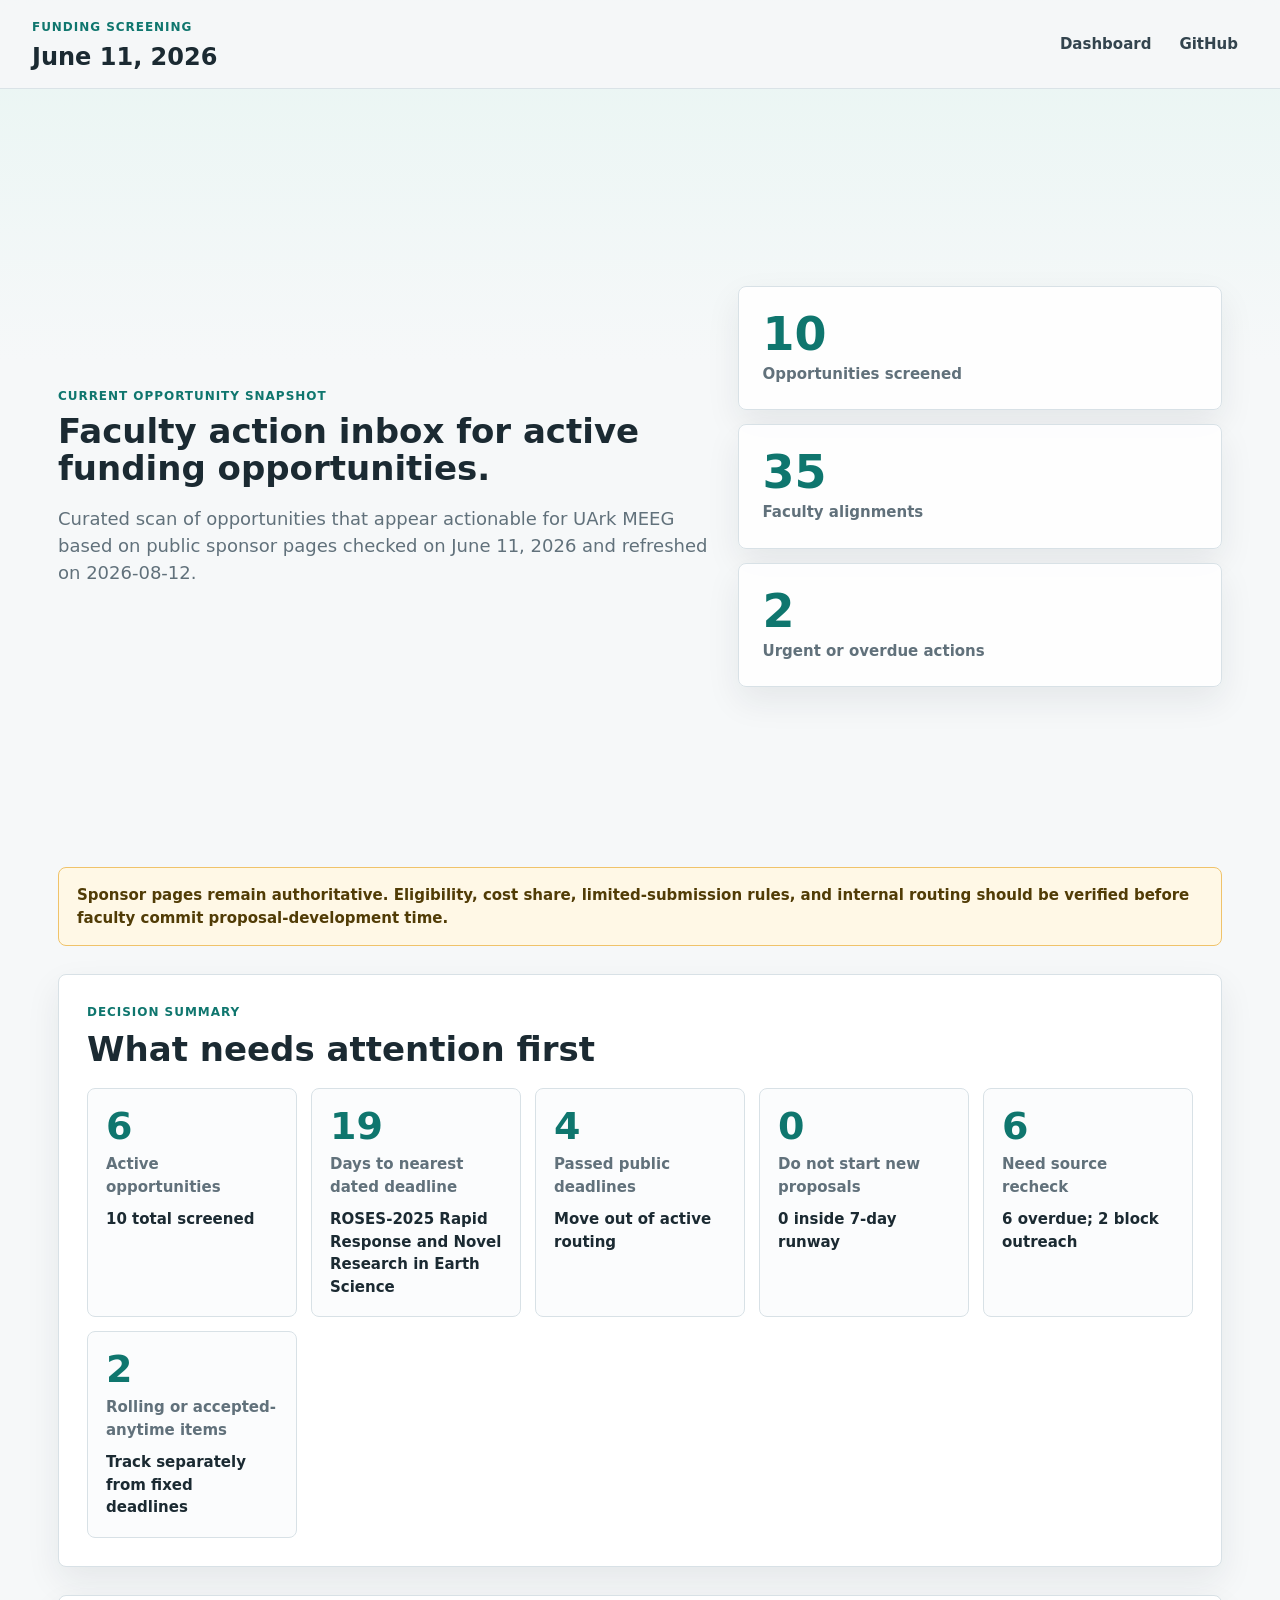
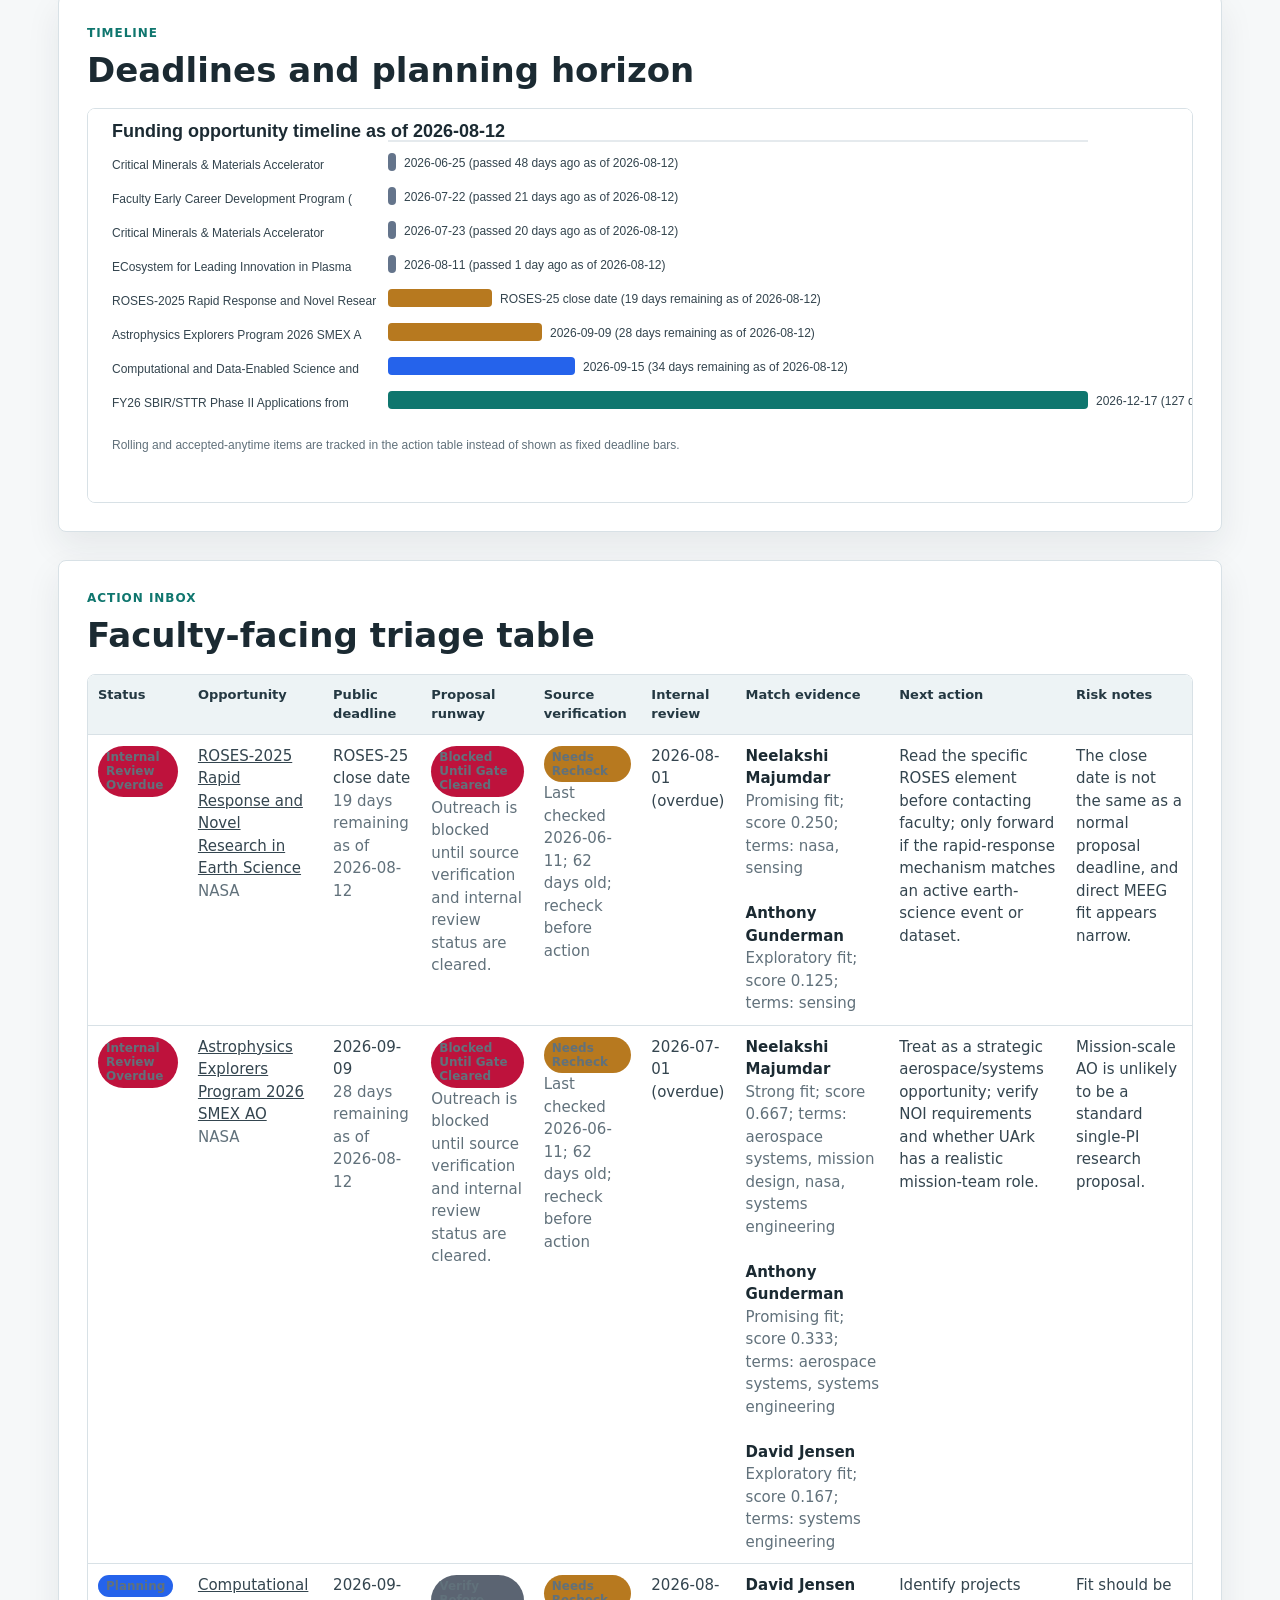
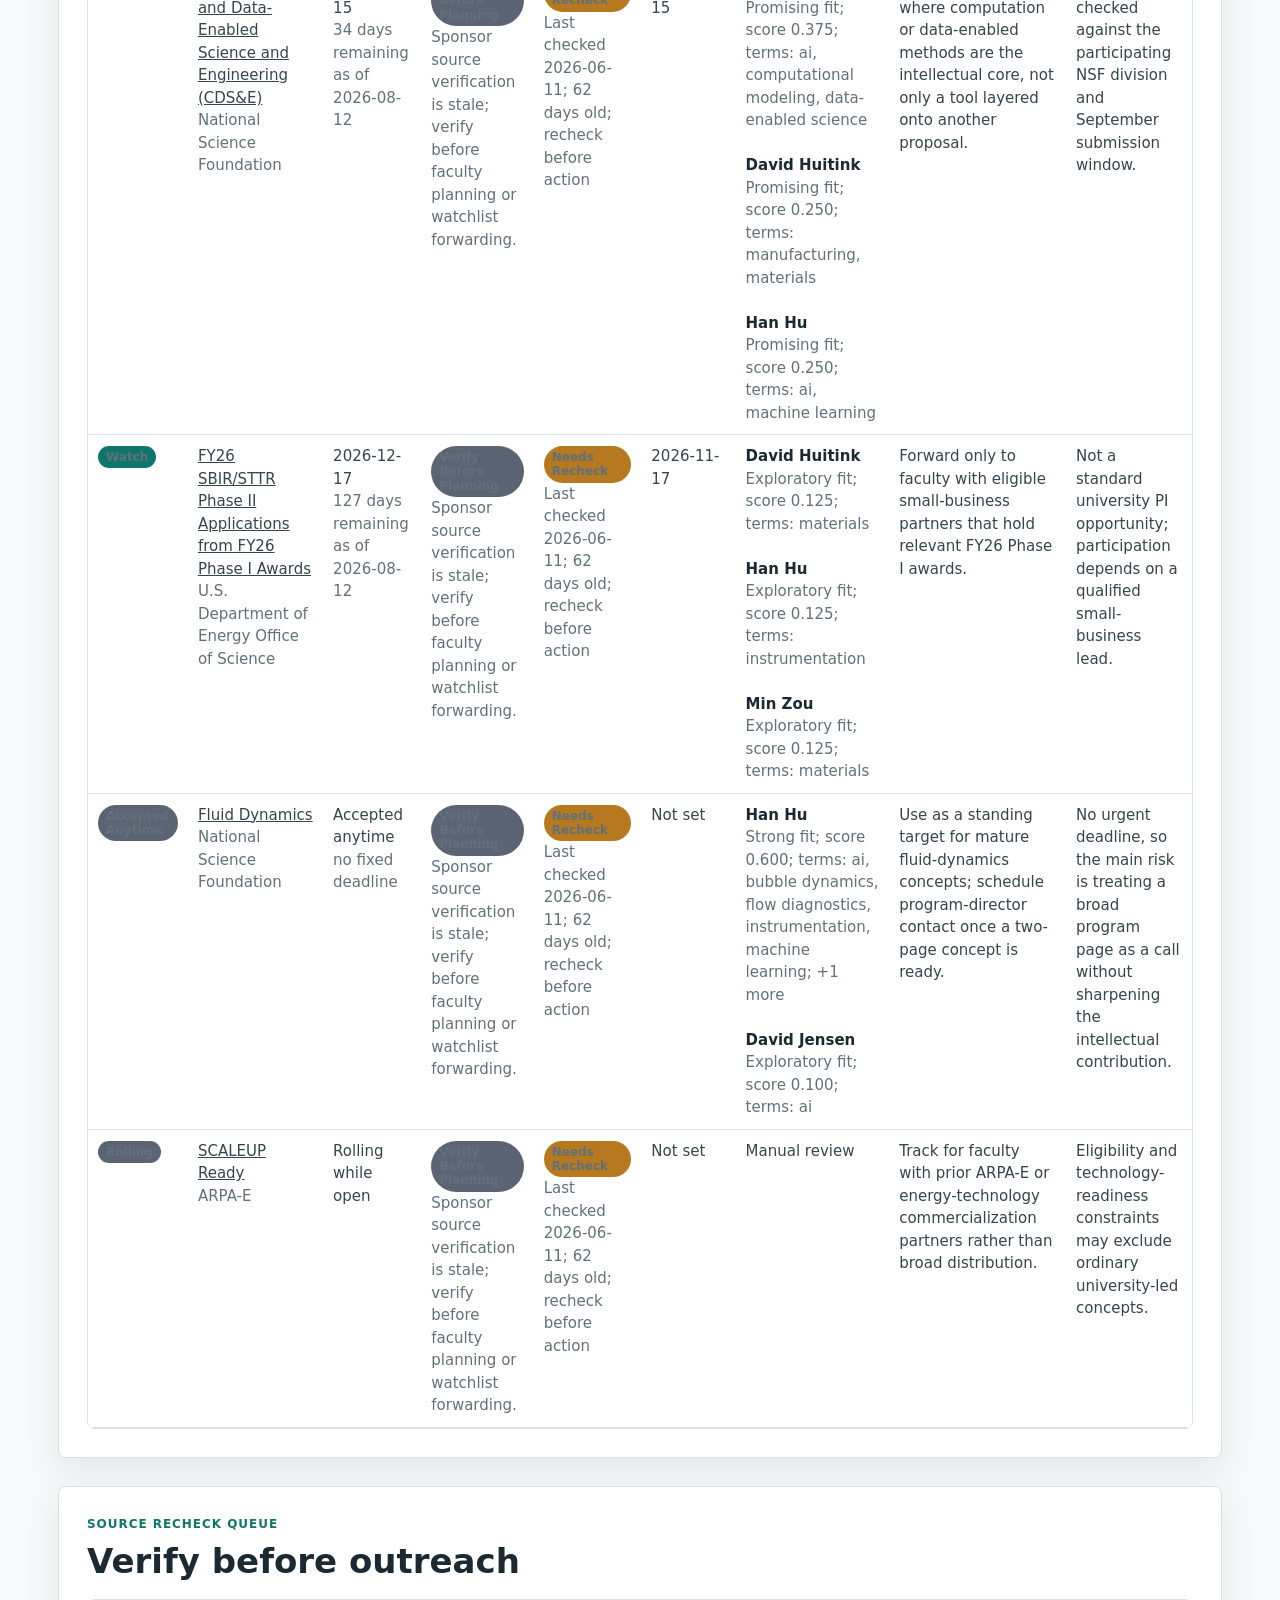
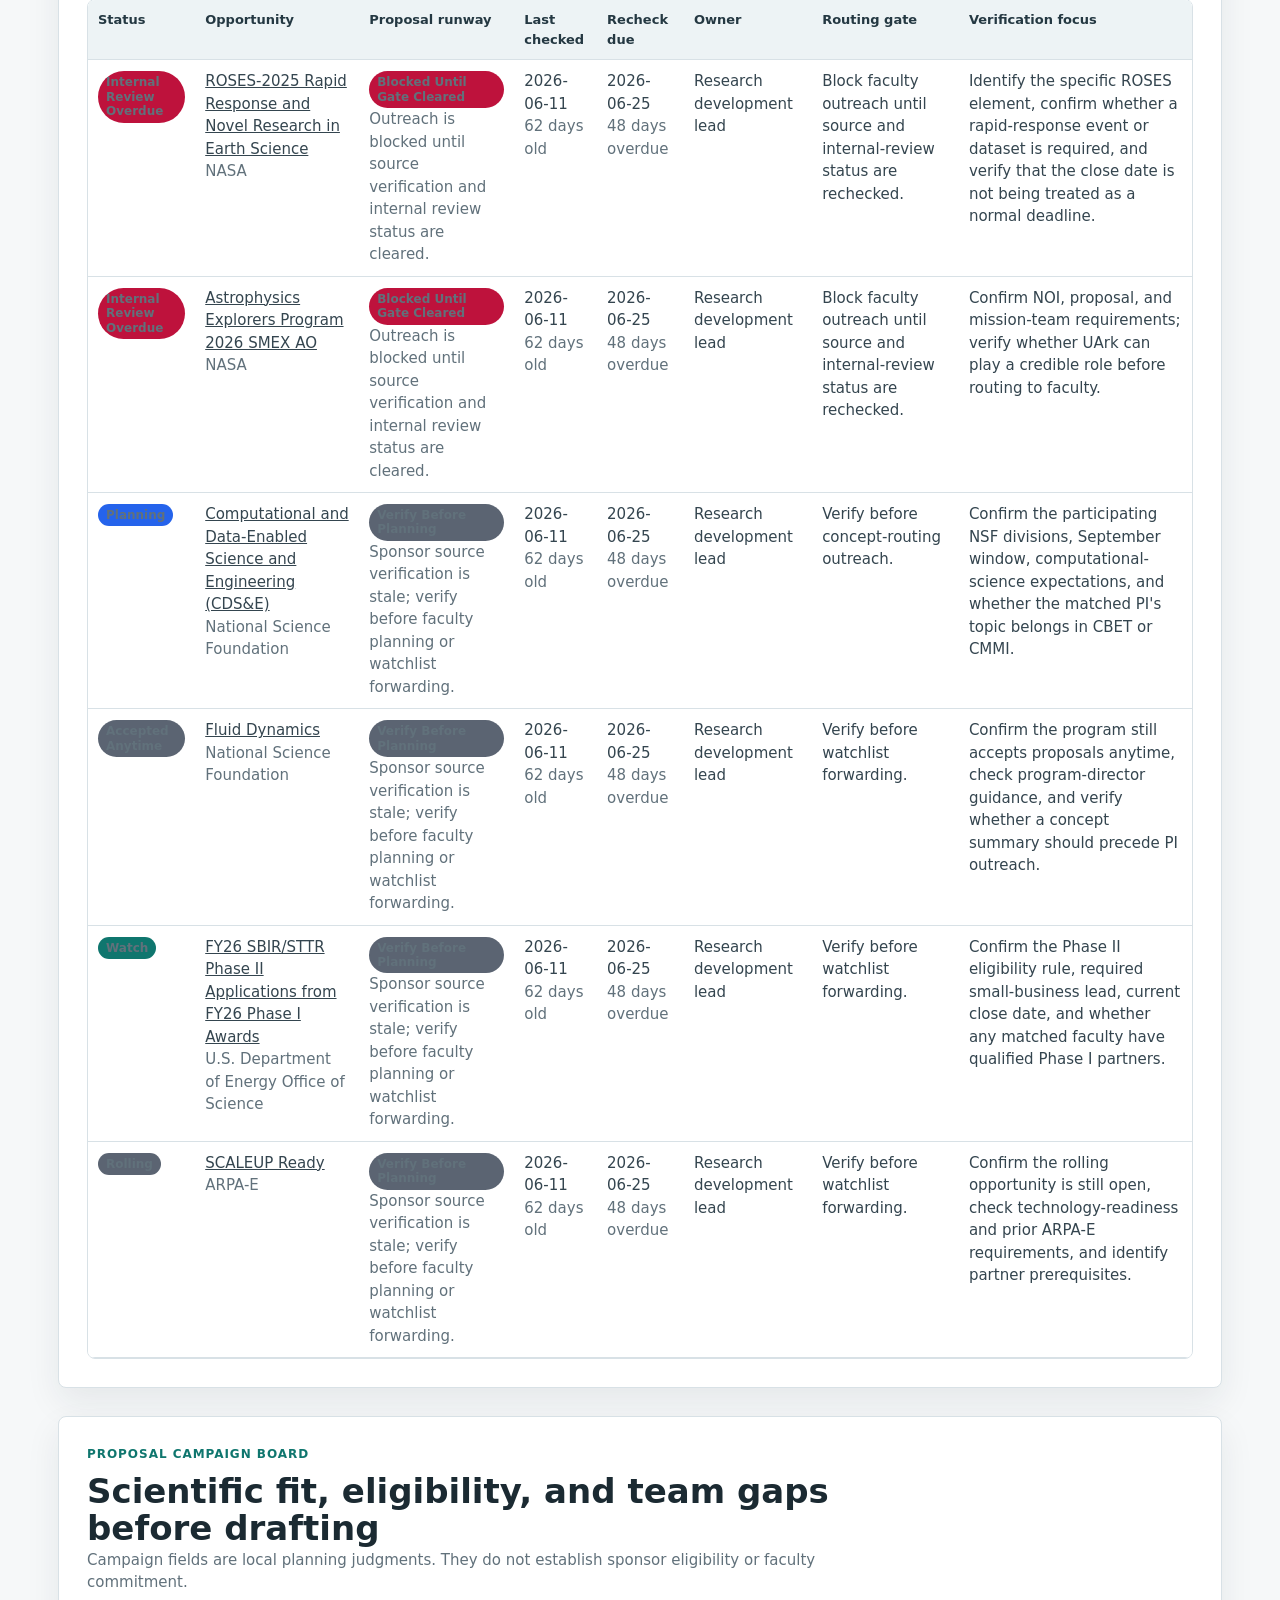
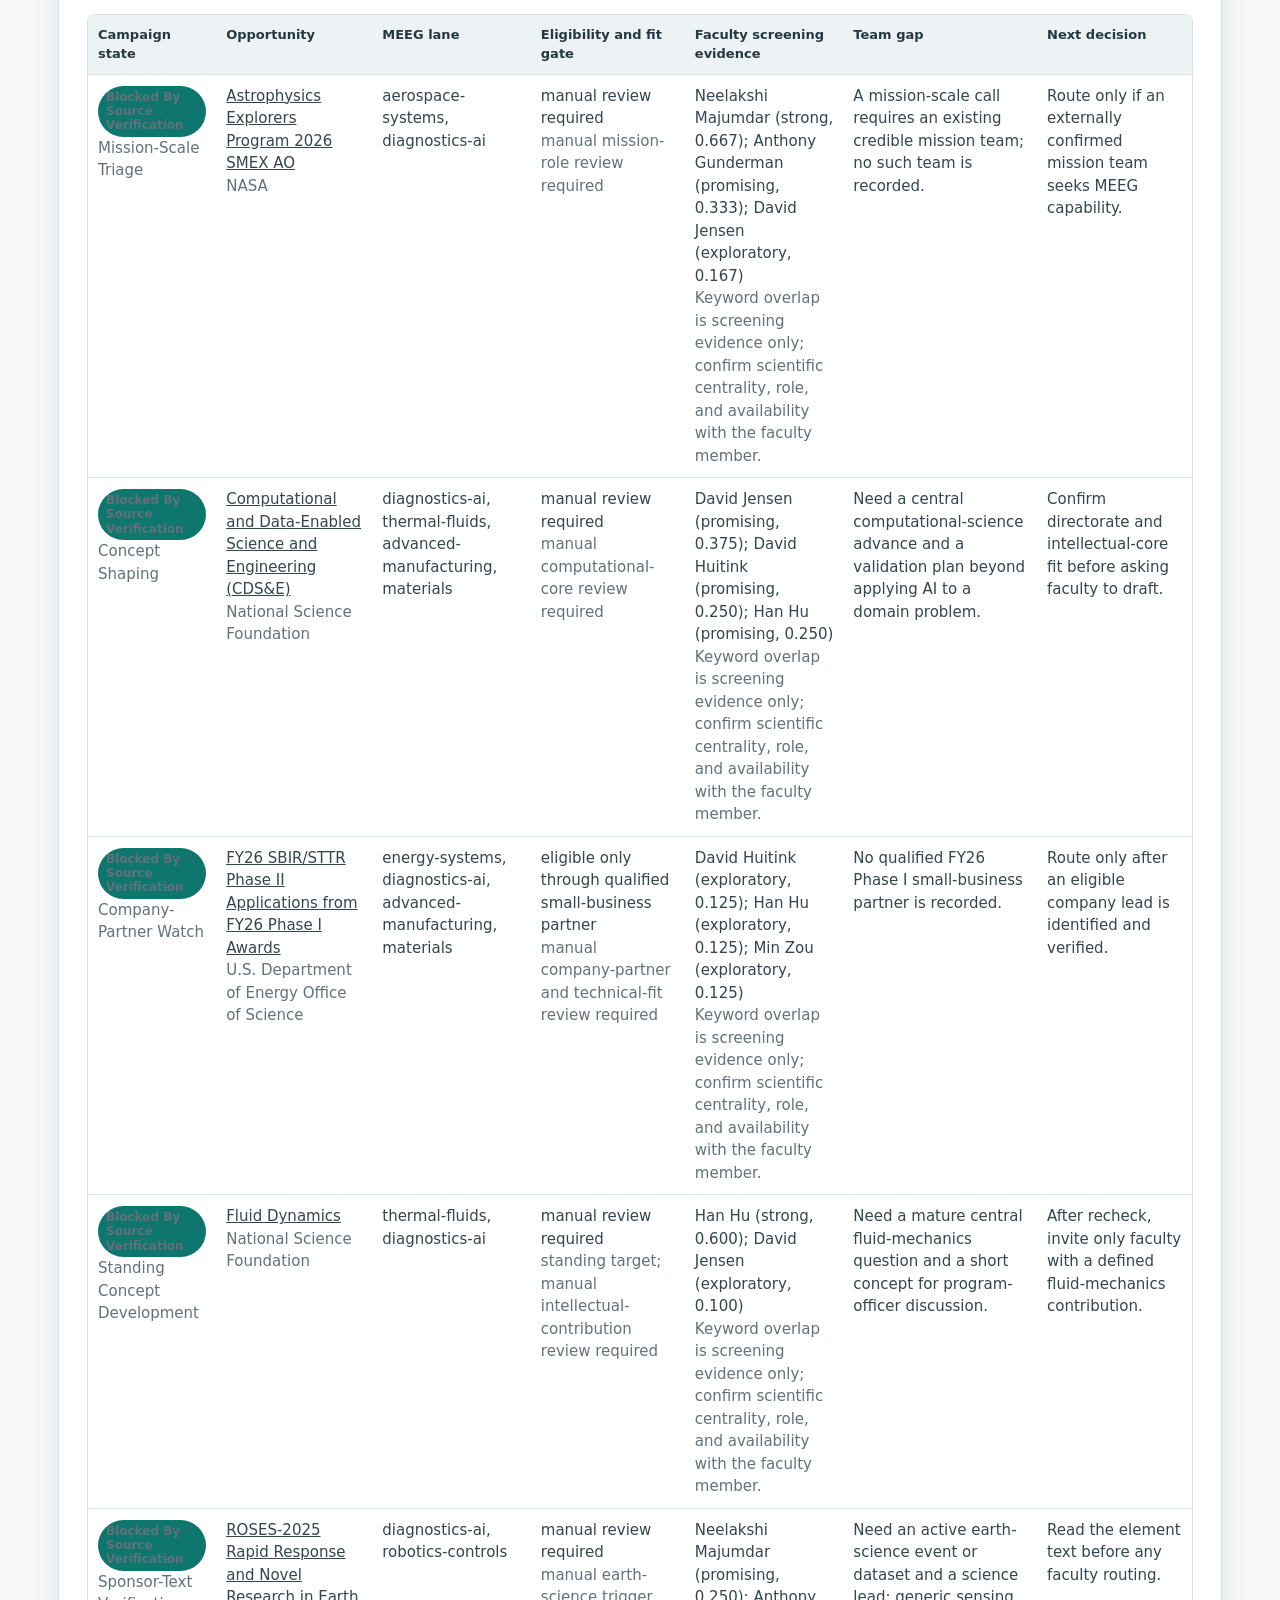
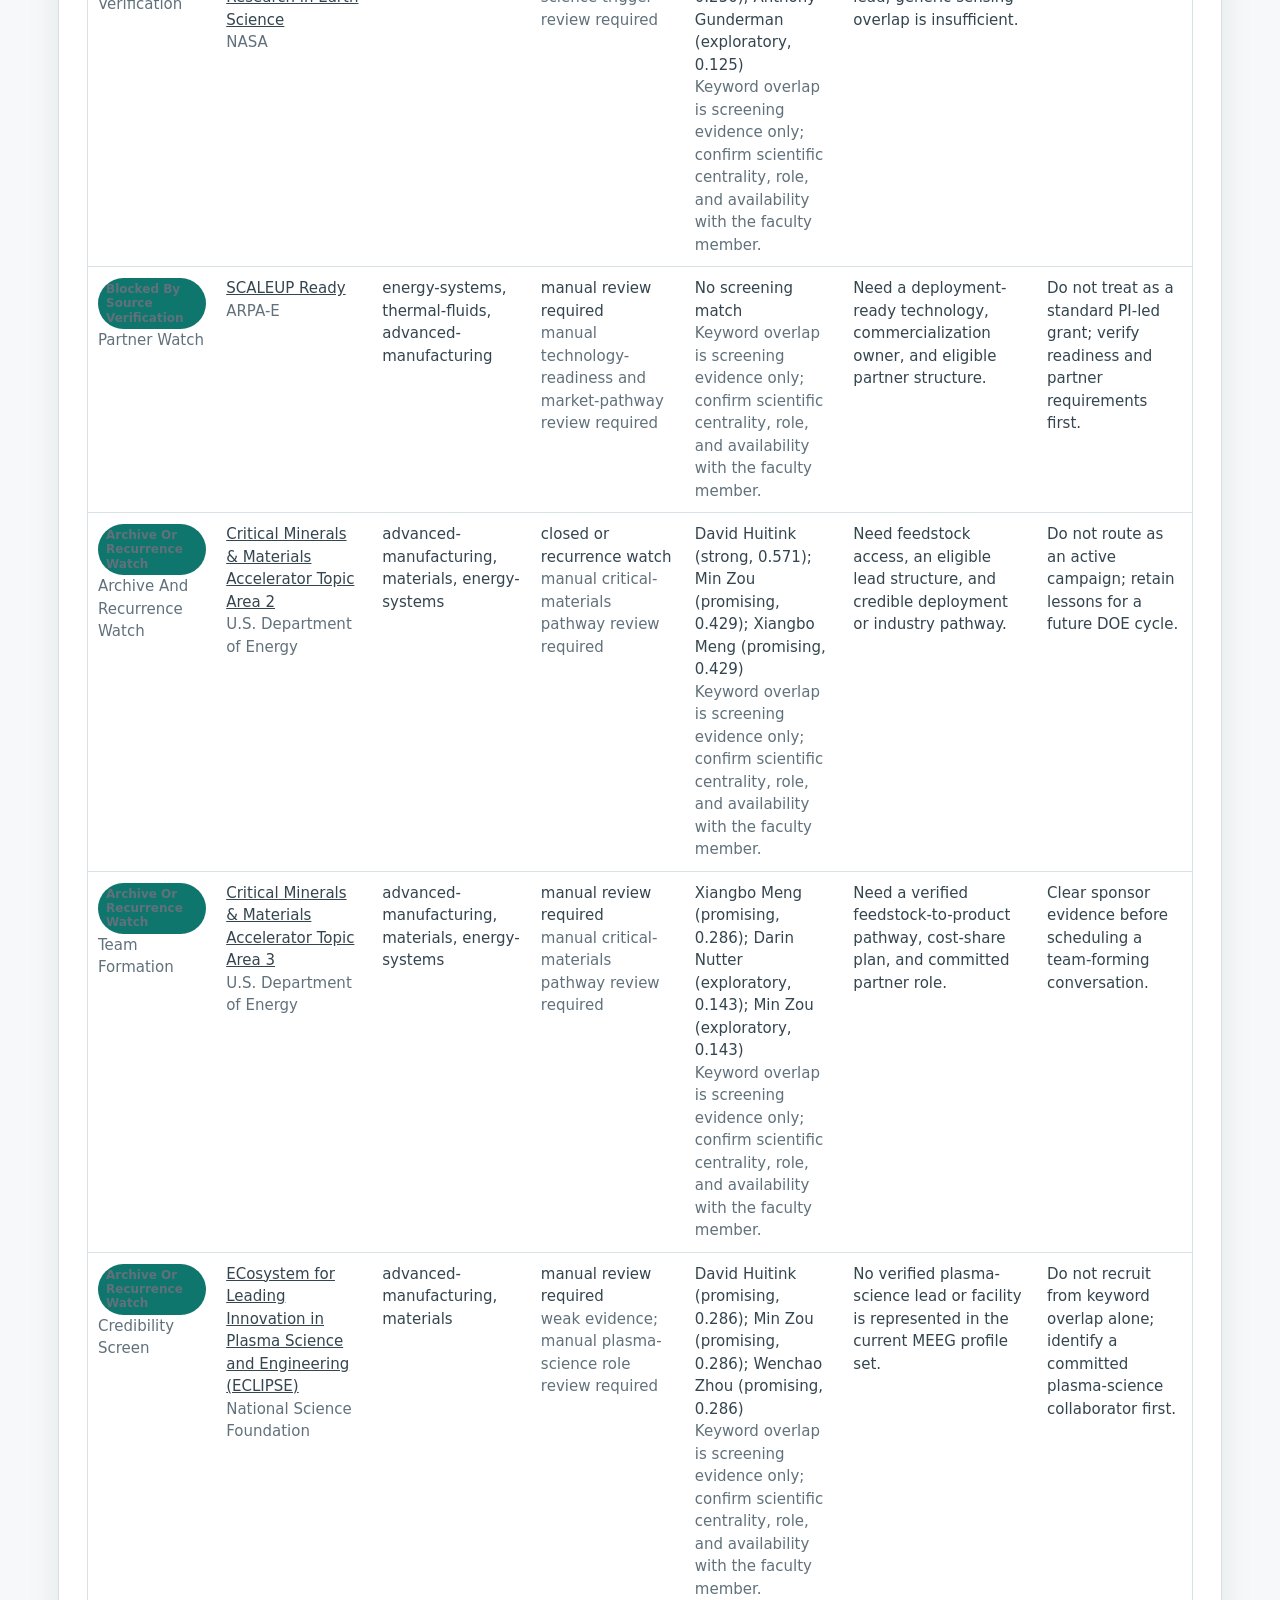
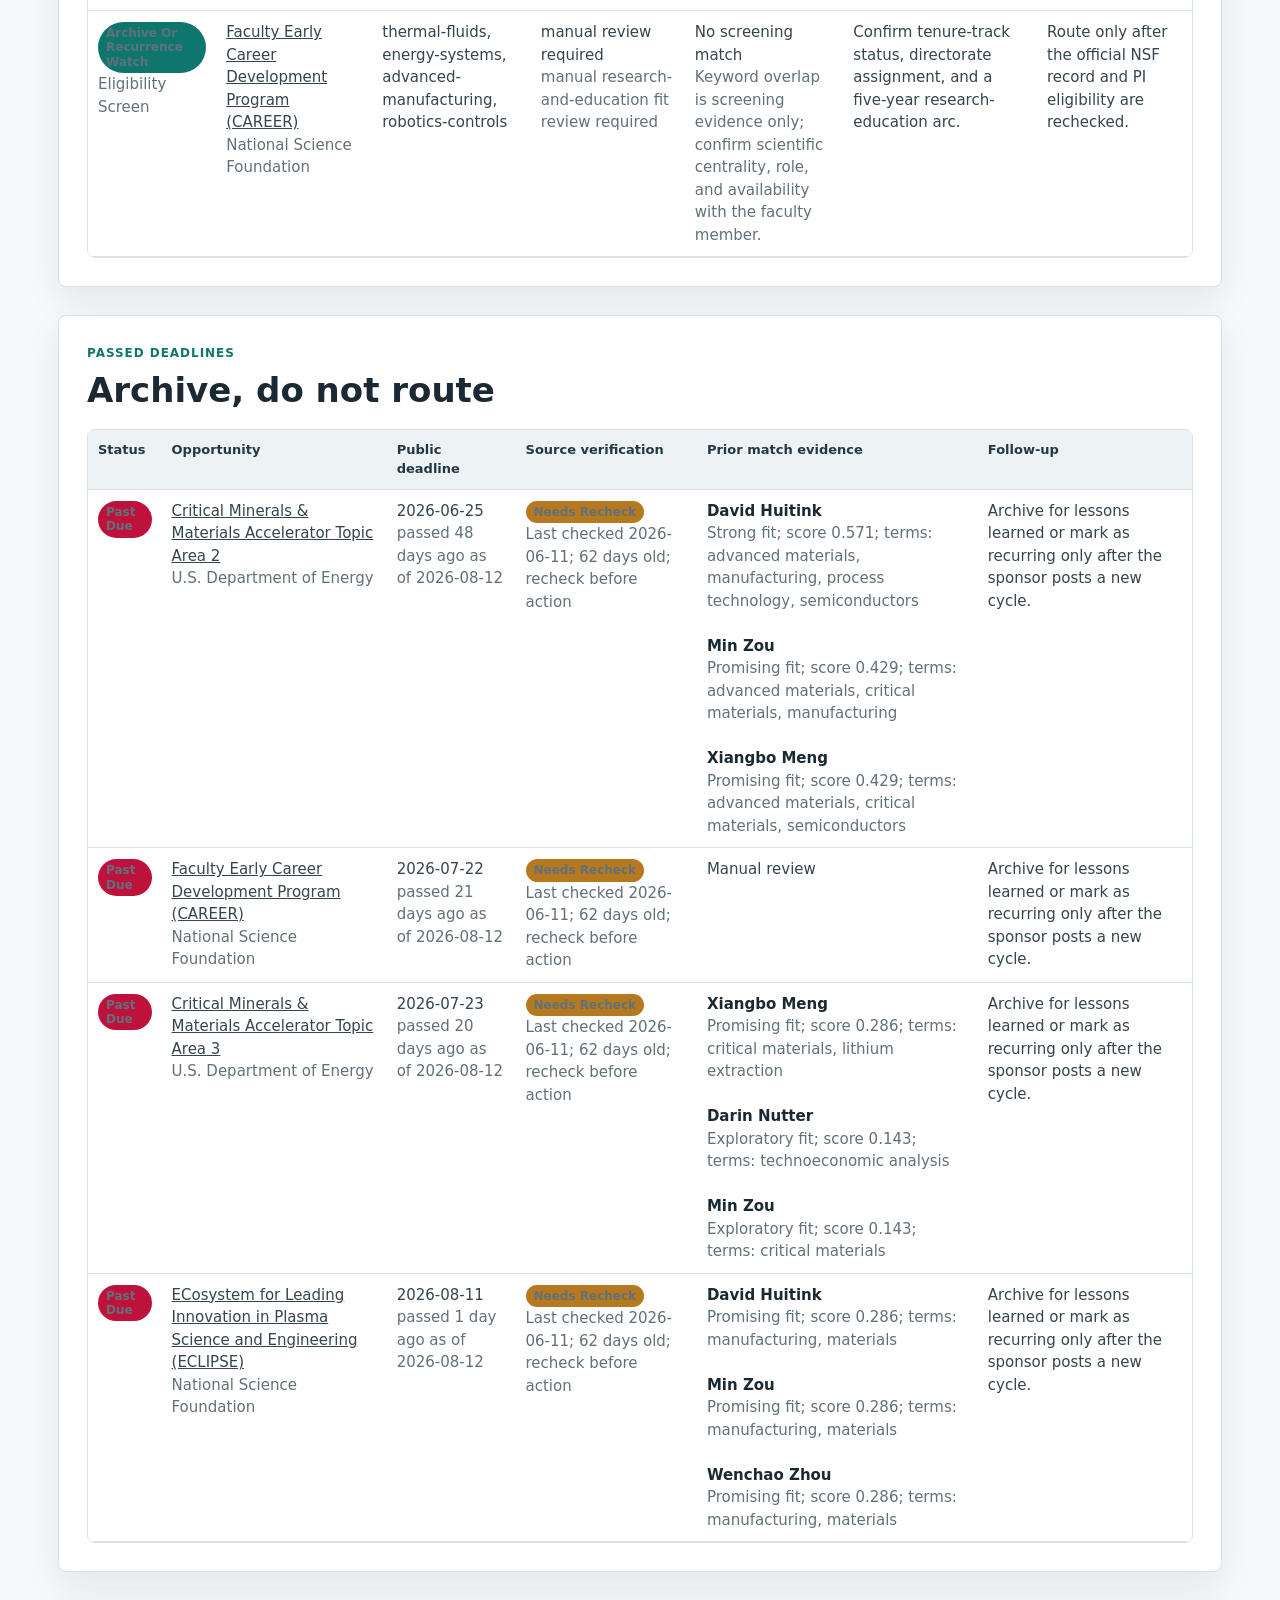
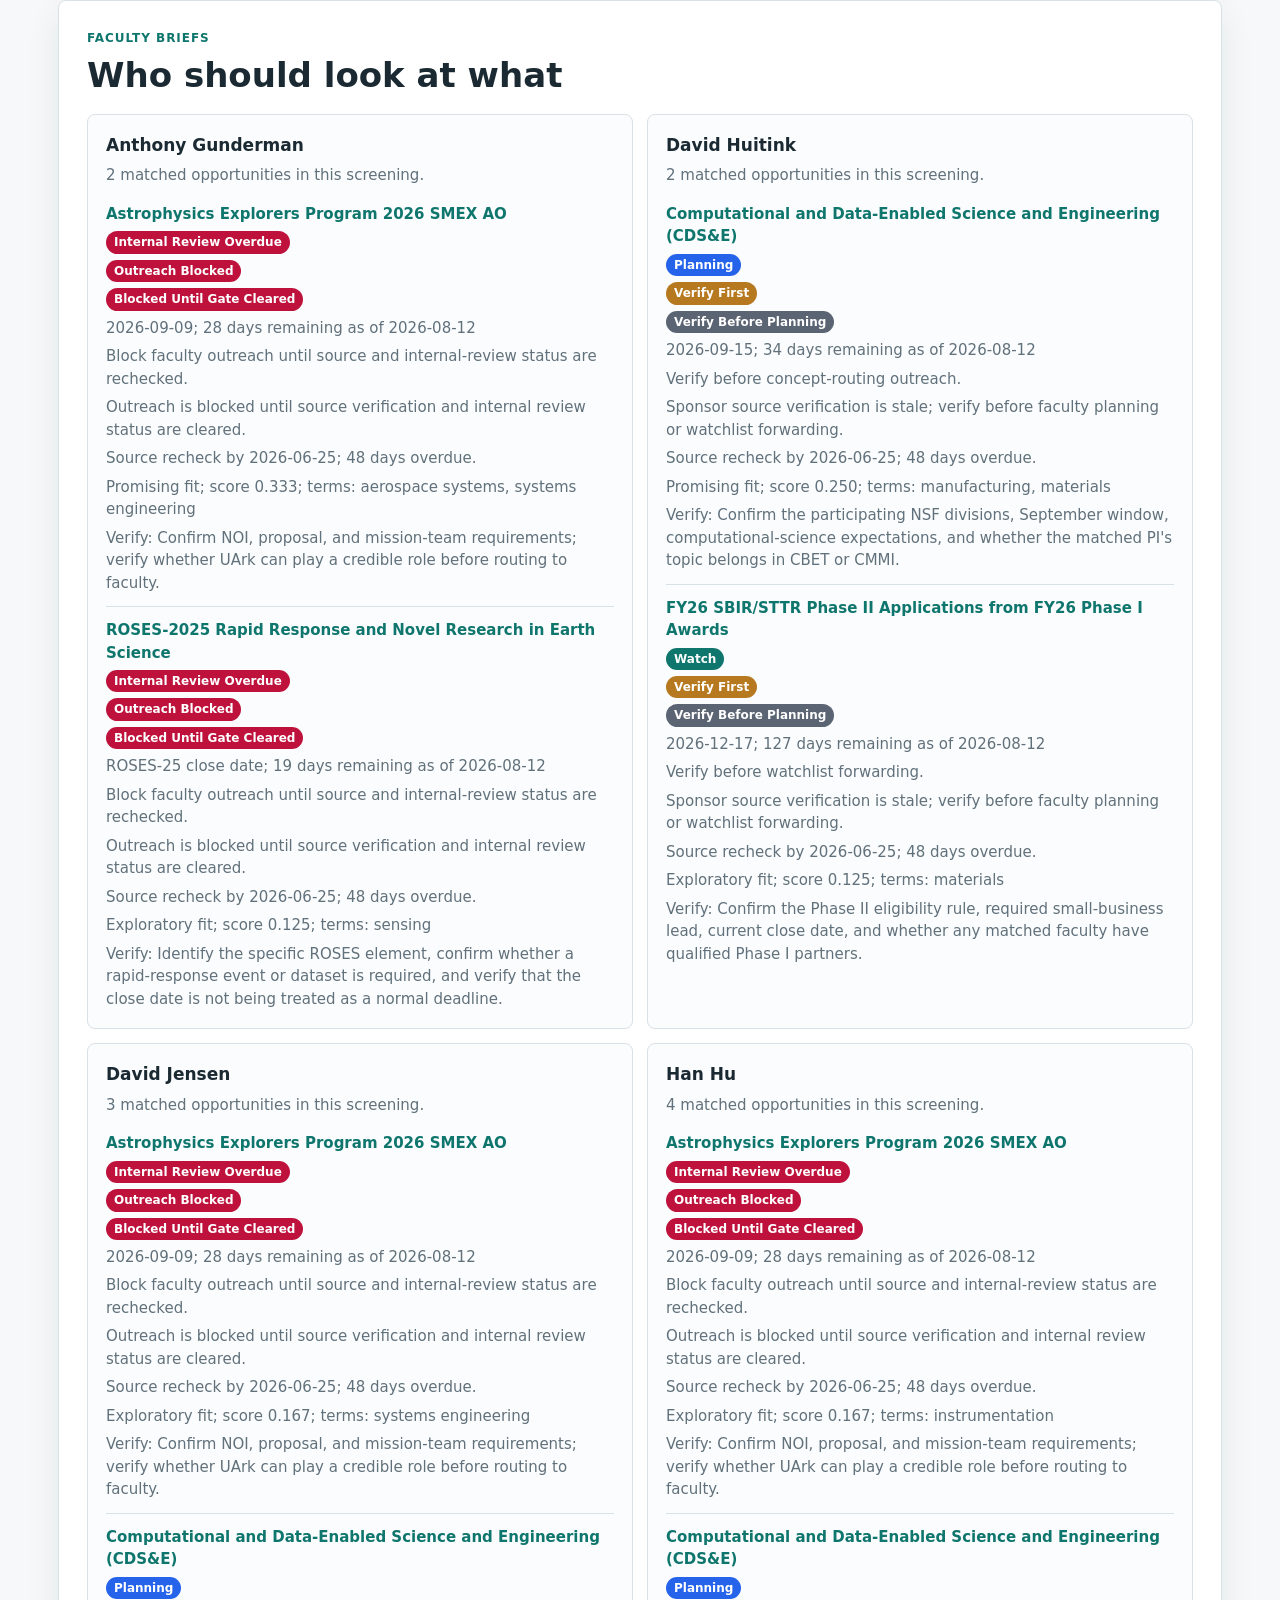
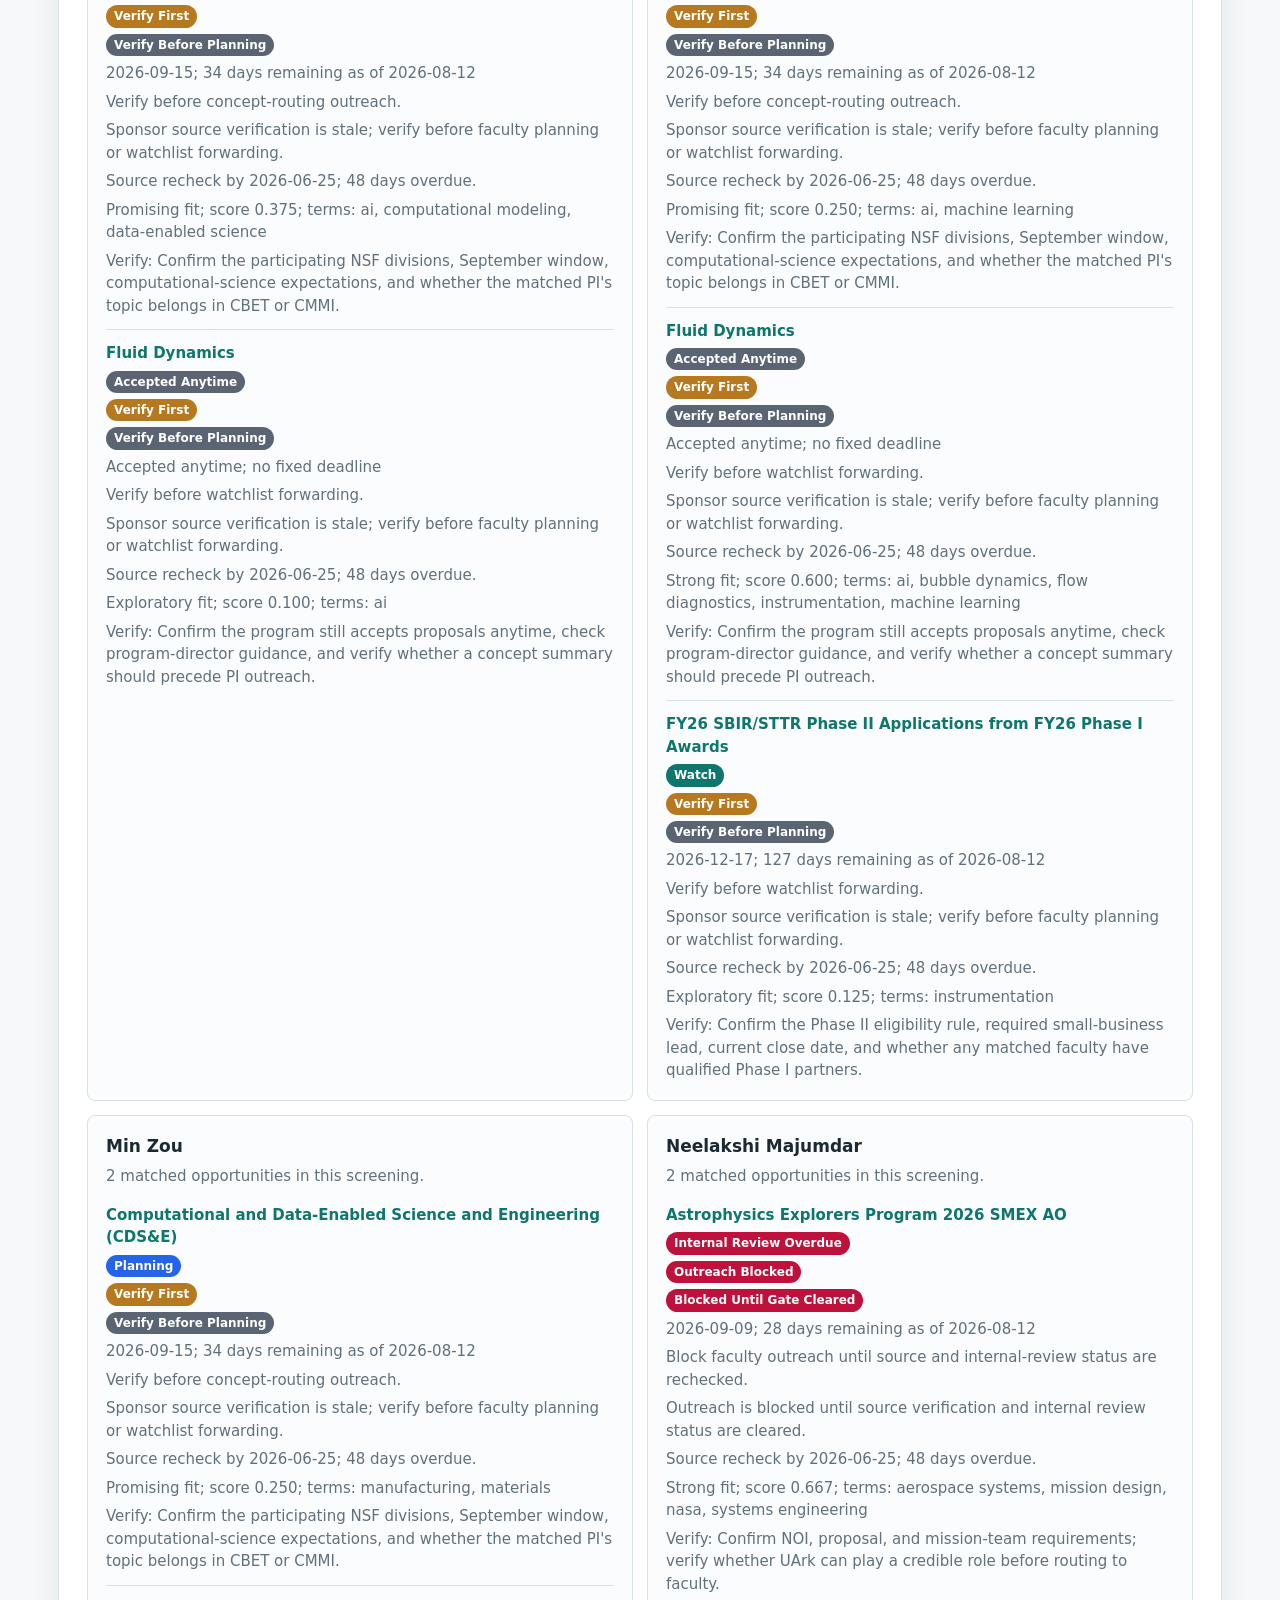
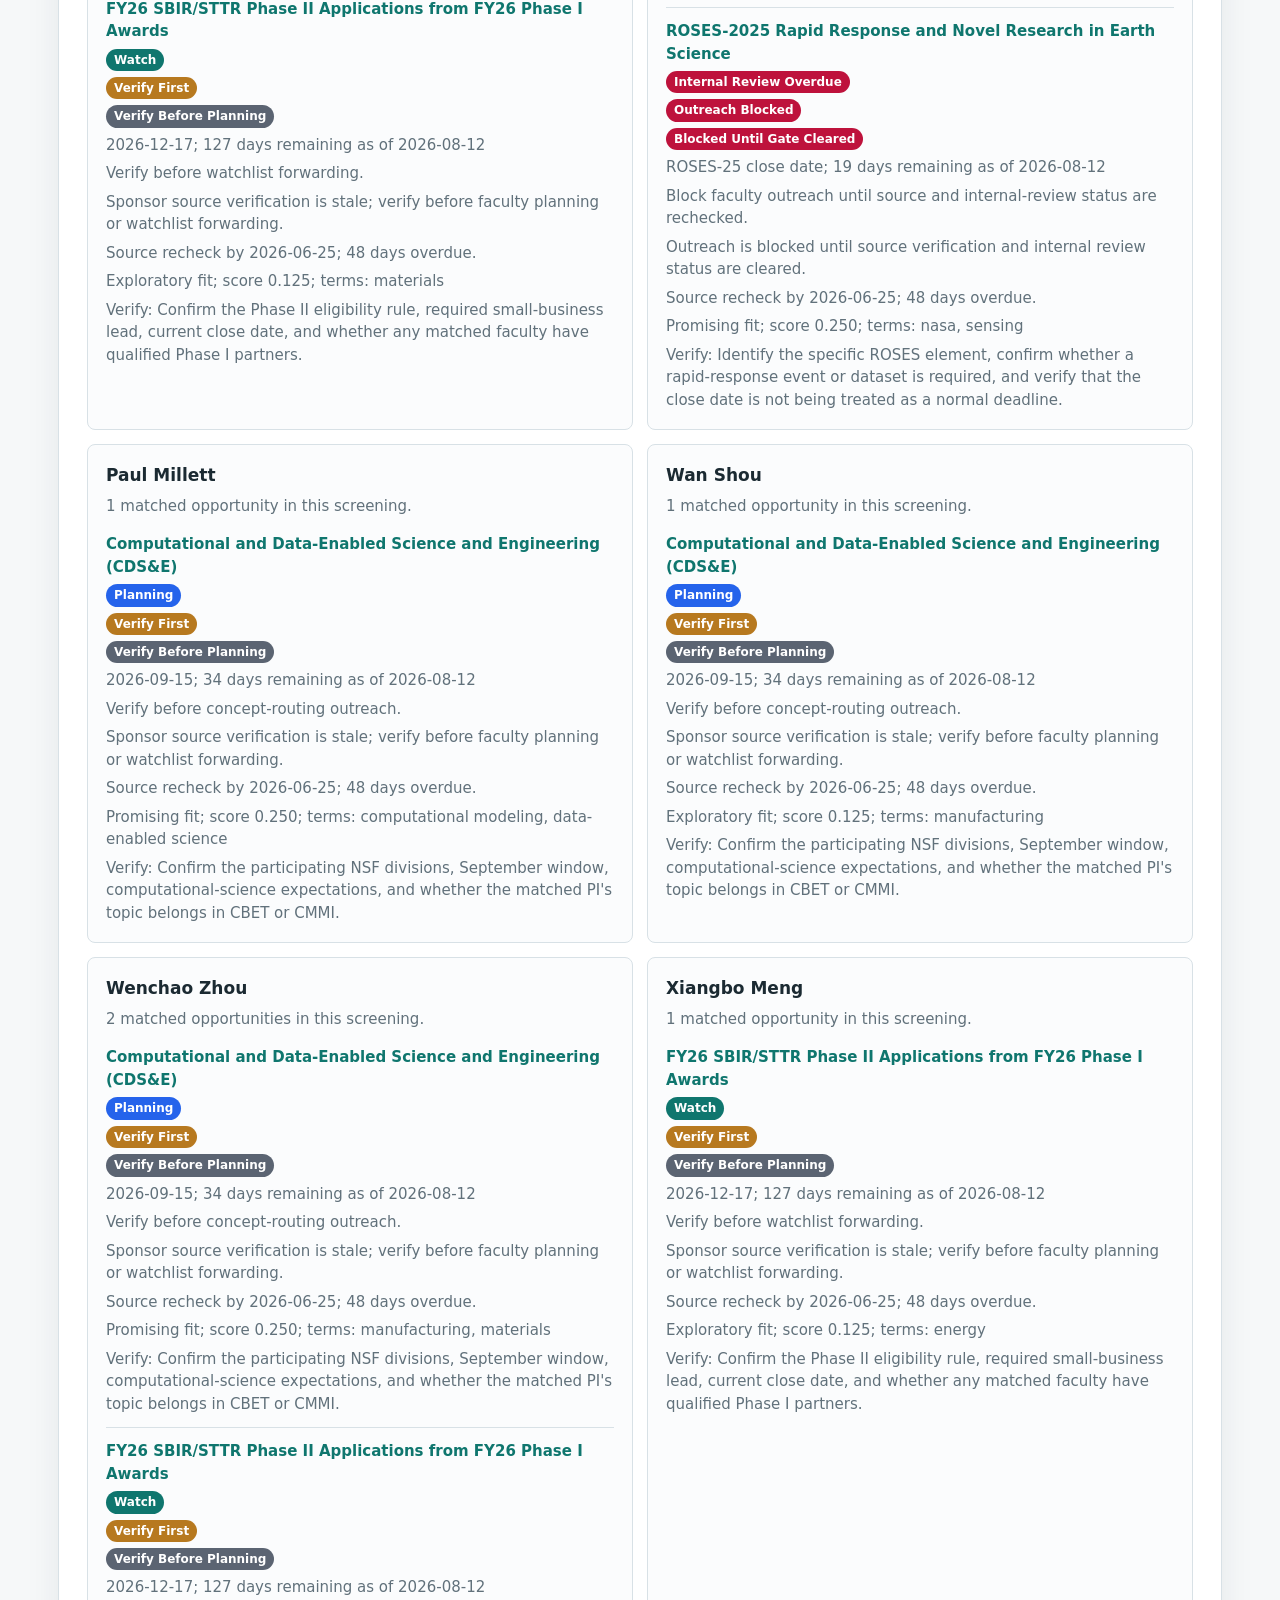
==== commit e5709c38: "Add proposal campaign decision board" ====
--- a/site/screenings/2026-06-11.html
+++ b/site/screenings/2026-06-11.html
@@ -16,12 +16,12 @@
       <div class="overview-copy">
         <p class="eyebrow">Current opportunity snapshot</p>
         <h2>Faculty action inbox for active funding opportunities.</h2>
-        <p>Curated scan of opportunities that appear actionable for UArk MEEG based on public sponsor pages checked on June 11, 2026 and refreshed on 2026-07-20.</p>
+        <p>Curated scan of opportunities that appear actionable for UArk MEEG based on public sponsor pages checked on June 11, 2026 and refreshed on 2026-08-12.</p>
       </div>
       <div class="metrics">
         <div class="metric"><span>10</span><p>Opportunities screened</p></div>
         <div class="metric"><span>35</span><p>Faculty alignments</p></div>
-        <div class="metric"><span>4</span><p>Urgent or overdue actions</p></div>
+        <div class="metric"><span>2</span><p>Urgent or overdue actions</p></div>
       </div>
     </section>
     <section class="notice" role="note">
@@ -30,11 +30,11 @@
     <section class="panel">
       <div class="section-heading"><p class="eyebrow">Decision Summary</p><h2>What needs attention first</h2></div>
       <div class="summary-grid">
-        <article><span>9</span><p>Active opportunities</p><strong>10 total screened</strong></article>
-        <article><span>2</span><p>Days to nearest dated deadline</p><strong>Faculty Early Career Development Program (CAREER)</strong></article>
-        <article><span>1</span><p>Passed public deadlines</p><strong>Move out of active routing</strong></article>
-        <article><span>2</span><p>Do not start new proposals</p><strong>2 inside 7-day runway</strong></article>
-        <article><span>9</span><p>Need source recheck</p><strong>9 overdue; 4 block outreach</strong></article>
+        <article><span>6</span><p>Active opportunities</p><strong>10 total screened</strong></article>
+        <article><span>19</span><p>Days to nearest dated deadline</p><strong>ROSES-2025 Rapid Response and Novel Research in Earth Science</strong></article>
+        <article><span>4</span><p>Passed public deadlines</p><strong>Move out of active routing</strong></article>
+        <article><span>0</span><p>Do not start new proposals</p><strong>0 inside 7-day runway</strong></article>
+        <article><span>6</span><p>Need source recheck</p><strong>6 overdue; 2 block outreach</strong></article>
         <article><span>2</span><p>Rolling or accepted-anytime items</p><strong>Track separately from fixed deadlines</strong></article>
       </div>
     </section>
@@ -42,32 +42,32 @@
       <div class="section-heading"><p class="eyebrow">Timeline</p><h2>Deadlines and planning horizon</h2></div>
       <div class="timeline-wrap"><svg xmlns="http://www.w3.org/2000/svg" width="1120" height="386" viewBox="0 0 1120 386" role="img" aria-label="Funding opportunity timeline">
 <rect width="100%" height="100%" fill="#ffffff"/>
-<text x="24" y="28" font-family="Arial, sans-serif" font-size="18" font-weight="700" fill="#1b2a32">Funding opportunity timeline as of 2026-07-20</text>
+<text x="24" y="28" font-family="Arial, sans-serif" font-size="18" font-weight="700" fill="#1b2a32">Funding opportunity timeline as of 2026-08-12</text>
 <line x1="300" y1="32" x2="1000" y2="32" stroke="#cbd5dc" stroke-width="1"/>
 <text x="24" y="60" font-family="Arial, sans-serif" font-size="12" fill="#33444e">Critical Minerals &amp; Materials Accelerator </text>
 <rect x="300" y="44" width="8" height="18" rx="4" fill="#64748b"/>
-<text x="316" y="58" font-family="Arial, sans-serif" font-size="12" fill="#33444e">2026-06-25 (passed 25 days ago as of 2026-07-20)</text>
+<text x="316" y="58" font-family="Arial, sans-serif" font-size="12" fill="#33444e">2026-06-25 (passed 48 days ago as of 2026-08-12)</text>
 <text x="24" y="94" font-family="Arial, sans-serif" font-size="12" fill="#33444e">Faculty Early Career Development Program (</text>
-<rect x="300" y="78" width="9" height="18" rx="4" fill="#be123c"/>
-<text x="317" y="92" font-family="Arial, sans-serif" font-size="12" fill="#33444e">2026-07-22 (2 days remaining as of 2026-07-20)</text>
+<rect x="300" y="78" width="8" height="18" rx="4" fill="#64748b"/>
+<text x="316" y="92" font-family="Arial, sans-serif" font-size="12" fill="#33444e">2026-07-22 (passed 21 days ago as of 2026-08-12)</text>
 <text x="24" y="128" font-family="Arial, sans-serif" font-size="12" fill="#33444e">Critical Minerals &amp; Materials Accelerator </text>
-<rect x="300" y="112" width="14" height="18" rx="4" fill="#be123c"/>
-<text x="322" y="126" font-family="Arial, sans-serif" font-size="12" fill="#33444e">2026-07-23 (3 days remaining as of 2026-07-20)</text>
+<rect x="300" y="112" width="8" height="18" rx="4" fill="#64748b"/>
+<text x="316" y="126" font-family="Arial, sans-serif" font-size="12" fill="#33444e">2026-07-23 (passed 20 days ago as of 2026-08-12)</text>
 <text x="24" y="162" font-family="Arial, sans-serif" font-size="12" fill="#33444e">ECosystem for Leading Innovation in Plasma</text>
-<rect x="300" y="146" width="102" height="18" rx="4" fill="#b7791f"/>
-<text x="410" y="160" font-family="Arial, sans-serif" font-size="12" fill="#33444e">2026-08-11 (22 days remaining as of 2026-07-20)</text>
+<rect x="300" y="146" width="8" height="18" rx="4" fill="#64748b"/>
+<text x="316" y="160" font-family="Arial, sans-serif" font-size="12" fill="#33444e">2026-08-11 (passed 1 day ago as of 2026-08-12)</text>
 <text x="24" y="196" font-family="Arial, sans-serif" font-size="12" fill="#33444e">ROSES-2025 Rapid Response and Novel Resear</text>
-<rect x="300" y="180" width="196" height="18" rx="4" fill="#2563eb"/>
-<text x="504" y="194" font-family="Arial, sans-serif" font-size="12" fill="#33444e">ROSES-25 close date (42 days remaining as of 2026-07-20)</text>
+<rect x="300" y="180" width="104" height="18" rx="4" fill="#b7791f"/>
+<text x="412" y="194" font-family="Arial, sans-serif" font-size="12" fill="#33444e">ROSES-25 close date (19 days remaining as of 2026-08-12)</text>
 <text x="24" y="230" font-family="Arial, sans-serif" font-size="12" fill="#33444e">Astrophysics Explorers Program 2026 SMEX A</text>
-<rect x="300" y="214" width="238" height="18" rx="4" fill="#2563eb"/>
-<text x="546" y="228" font-family="Arial, sans-serif" font-size="12" fill="#33444e">2026-09-09 (51 days remaining as of 2026-07-20)</text>
+<rect x="300" y="214" width="154" height="18" rx="4" fill="#b7791f"/>
+<text x="462" y="228" font-family="Arial, sans-serif" font-size="12" fill="#33444e">2026-09-09 (28 days remaining as of 2026-08-12)</text>
 <text x="24" y="264" font-family="Arial, sans-serif" font-size="12" fill="#33444e">Computational and Data-Enabled Science and</text>
-<rect x="300" y="248" width="266" height="18" rx="4" fill="#2563eb"/>
-<text x="574" y="262" font-family="Arial, sans-serif" font-size="12" fill="#33444e">2026-09-15 (57 days remaining as of 2026-07-20)</text>
+<rect x="300" y="248" width="187" height="18" rx="4" fill="#2563eb"/>
+<text x="495" y="262" font-family="Arial, sans-serif" font-size="12" fill="#33444e">2026-09-15 (34 days remaining as of 2026-08-12)</text>
 <text x="24" y="298" font-family="Arial, sans-serif" font-size="12" fill="#33444e">FY26 SBIR/STTR Phase II Applications from </text>
 <rect x="300" y="282" width="700" height="18" rx="4" fill="#0f766e"/>
-<text x="1008" y="296" font-family="Arial, sans-serif" font-size="12" fill="#33444e">2026-12-17 (150 days remaining as of 2026-07-20)</text>
+<text x="1008" y="296" font-family="Arial, sans-serif" font-size="12" fill="#33444e">2026-12-17 (127 days remaining as of 2026-08-12)</text>
 <text x="24" y="340" font-family="Arial, sans-serif" font-size="12" fill="#61717b">Rolling and accepted-anytime items are tracked in the action table instead of shown as fixed deadline bars.</text>
 </svg></div>
     </section>
@@ -75,7 +75,7 @@
       <div class="section-heading"><p class="eyebrow">Action Inbox</p><h2>Faculty-facing triage table</h2></div>
       <div class="table-wrap"><table class="report-table">
         <thead><tr><th>Status</th><th>Opportunity</th><th>Public deadline</th><th>Proposal runway</th><th>Source verification</th><th>Internal review</th><th>Match evidence</th><th>Next action</th><th>Risk notes</th></tr></thead>
-        <tbody><tr><td><span class="status-pill internal-review-overdue">Internal Review Overdue</span></td><td><a href="https://www.nsf.gov/funding/opportunities/career-faculty-early-career-development-program">Faculty Early Career Development Program (CAREER)</a><br><span>National Science Foundation</span></td><td>2026-07-22<br><span>2 days remaining as of 2026-07-20</span></td><td><span class="status-pill do-not-start-new-proposal">Do Not Start New Proposal</span><br><span>Public deadline is 2 days away and source or internal gates are unresolved; do not recruit faculty for a new proposal unless a verified team is already in motion.</span></td><td><span class="status-pill source-recheck">Needs Recheck</span><br><span>Last checked 2026-06-11; 39 days old; recheck before action</span></td><td>2026-07-01 (overdue)</td><td>Manual review</td><td>Identify eligible untenured tenure-track faculty, confirm the relevant NSF directorate window, and start the education-integration outline before committing proposal-development time.</td><td>Only eligible early-career faculty can lead; fit is not keyword-specific and should be reviewed manually against the PI&#x27;s long-term research and education plan.</td></tr><tr><td><span class="status-pill internal-review-overdue">Internal Review Overdue</span></td><td><a href="https://eere-exchange.energy.gov/Default.aspx?Search=3589&amp;SearchType=">Critical Minerals &amp; Materials Accelerator Topic Area 3</a><br><span>U.S. Department of Energy</span></td><td>2026-07-23<br><span>3 days remaining as of 2026-07-20</span></td><td><span class="status-pill do-not-start-new-proposal">Do Not Start New Proposal</span><br><span>Public deadline is 3 days away and source or internal gates are unresolved; do not recruit faculty for a new proposal unless a verified team is already in motion.</span></td><td><span class="status-pill source-recheck">Needs Recheck</span><br><span>Last checked 2026-06-11; 39 days old; recheck before action</span></td><td>2026-07-02 (overdue)</td><td><strong>Xiangbo Meng</strong><br><span>Promising fit; score 0.286; terms: critical materials, lithium extraction</span><br><br><strong>Darin Nutter</strong><br><span>Exploratory fit; score 0.143; terms: technoeconomic analysis</span><br><br><strong>Min Zou</strong><br><span>Exploratory fit; score 0.143; terms: critical materials</span></td><td>Convene critical-materials, separations, geothermal, and technoeconomic-analysis candidates for a one-hour fit check.</td><td>Cost share, feedstock access, and partner credibility should be verified before faculty invest proposal time.</td></tr><tr><td><span class="status-pill internal-review-overdue">Internal Review Overdue</span></td><td><a href="https://www.nsf.gov/funding/opportunities/eclipse-ecosystem-leading-innovation-plasma-science-engineering">ECosystem for Leading Innovation in Plasma Science and Engineering (ECLIPSE)</a><br><span>National Science Foundation</span></td><td>2026-08-11<br><span>22 days remaining as of 2026-07-20</span></td><td><span class="status-pill blocked-until-gate-cleared">Blocked Until Gate Cleared</span><br><span>Outreach is blocked until source verification and internal review status are cleared.</span></td><td><span class="status-pill source-recheck">Needs Recheck</span><br><span>Last checked 2026-06-11; 39 days old; recheck before action</span></td><td>2026-07-15 (overdue)</td><td><strong>David Huitink</strong><br><span>Promising fit; score 0.286; terms: manufacturing, materials</span><br><br><strong>Min Zou</strong><br><span>Promising fit; score 0.286; terms: manufacturing, materials</span><br><br><strong>Wenchao Zhou</strong><br><span>Promising fit; score 0.286; terms: manufacturing, materials</span></td><td>Confirm whether any MEEG team has a credible plasma, high-temperature, aerospace, or materials-processing angle before outreach.</td><td>Keyword overlap around materials and manufacturing may overstate fit without real plasma-science expertise.</td></tr><tr><td><span class="status-pill planning">Planning</span></td><td><a href="https://simpler.grants.gov/opportunity/f412520b-5594-4ff2-ae51-9de1b8d8efef">ROSES-2025 Rapid Response and Novel Research in Earth Science</a><br><span>NASA</span></td><td>ROSES-25 close date<br><span>42 days remaining as of 2026-07-20</span></td><td><span class="status-pill verify-before-planning">Verify Before Planning</span><br><span>Sponsor source verification is stale; verify before faculty planning or watchlist forwarding.</span></td><td><span class="status-pill source-recheck">Needs Recheck</span><br><span>Last checked 2026-06-11; 39 days old; recheck before action</span></td><td>2026-08-01</td><td><strong>Neelakshi Majumdar</strong><br><span>Promising fit; score 0.250; terms: nasa, sensing</span><br><br><strong>Anthony Gunderman</strong><br><span>Exploratory fit; score 0.125; terms: sensing</span></td><td>Read the specific ROSES element before contacting faculty; only forward if the rapid-response mechanism matches an active earth-science event or dataset.</td><td>The close date is not the same as a normal proposal deadline, and direct MEEG fit appears narrow.</td></tr><tr><td><span class="status-pill internal-review-overdue">Internal Review Overdue</span></td><td><a href="https://science.nasa.gov/researchers/sara/grant-solicitations/">Astrophysics Explorers Program 2026 SMEX AO</a><br><span>NASA</span></td><td>2026-09-09<br><span>51 days remaining as of 2026-07-20</span></td><td><span class="status-pill blocked-until-gate-cleared">Blocked Until Gate Cleared</span><br><span>Outreach is blocked until source verification and internal review status are cleared.</span></td><td><span class="status-pill source-recheck">Needs Recheck</span><br><span>Last checked 2026-06-11; 39 days old; recheck before action</span></td><td>2026-07-01 (overdue)</td><td><strong>Neelakshi Majumdar</strong><br><span>Strong fit; score 0.667; terms: aerospace systems, mission design, nasa, systems engineering</span><br><br><strong>Anthony Gunderman</strong><br><span>Promising fit; score 0.333; terms: aerospace systems, systems engineering</span><br><br><strong>David Jensen</strong><br><span>Exploratory fit; score 0.167; terms: systems engineering</span></td><td>Treat as a strategic aerospace/systems opportunity; verify NOI requirements and whether UArk has a realistic mission-team role.</td><td>Mission-scale AO is unlikely to be a standard single-PI research proposal.</td></tr><tr><td><span class="status-pill planning">Planning</span></td><td><a href="https://www.nsf.gov/funding/opportunities/cdse-computational-data-enabled-science-engineering">Computational and Data-Enabled Science and Engineering (CDS&amp;E)</a><br><span>National Science Foundation</span></td><td>2026-09-15<br><span>57 days remaining as of 2026-07-20</span></td><td><span class="status-pill verify-before-planning">Verify Before Planning</span><br><span>Sponsor source verification is stale; verify before faculty planning or watchlist forwarding.</span></td><td><span class="status-pill source-recheck">Needs Recheck</span><br><span>Last checked 2026-06-11; 39 days old; recheck before action</span></td><td>2026-08-15</td><td><strong>David Jensen</strong><br><span>Promising fit; score 0.375; terms: ai, computational modeling, data-enabled science</span><br><br><strong>David Huitink</strong><br><span>Promising fit; score 0.250; terms: manufacturing, materials</span><br><br><strong>Han Hu</strong><br><span>Promising fit; score 0.250; terms: ai, machine learning</span></td><td>Identify projects where computation or data-enabled methods are the intellectual core, not only a tool layered onto another proposal.</td><td>Fit should be checked against the participating NSF division and September submission window.</td></tr><tr><td><span class="status-pill watch">Watch</span></td><td><a href="https://science.osti.gov/grants/FOAs/Open">FY26 SBIR/STTR Phase II Applications from FY26 Phase I Awards</a><br><span>U.S. Department of Energy Office of Science</span></td><td>2026-12-17<br><span>150 days remaining as of 2026-07-20</span></td><td><span class="status-pill verify-before-planning">Verify Before Planning</span><br><span>Sponsor source verification is stale; verify before faculty planning or watchlist forwarding.</span></td><td><span class="status-pill source-recheck">Needs Recheck</span><br><span>Last checked 2026-06-11; 39 days old; recheck before action</span></td><td>2026-11-17</td><td><strong>David Huitink</strong><br><span>Exploratory fit; score 0.125; terms: materials</span><br><br><strong>Han Hu</strong><br><span>Exploratory fit; score 0.125; terms: instrumentation</span><br><br><strong>Min Zou</strong><br><span>Exploratory fit; score 0.125; terms: materials</span></td><td>Forward only to faculty with eligible small-business partners that hold relevant FY26 Phase I awards.</td><td>Not a standard university PI opportunity; participation depends on a qualified small-business lead.</td></tr><tr><td><span class="status-pill accepted-anytime">Accepted Anytime</span></td><td><a href="https://www.nsf.gov/funding/opportunities/fluid-dynamics">Fluid Dynamics</a><br><span>National Science Foundation</span></td><td>Accepted anytime<br><span>no fixed deadline</span></td><td><span class="status-pill verify-before-planning">Verify Before Planning</span><br><span>Sponsor source verification is stale; verify before faculty planning or watchlist forwarding.</span></td><td><span class="status-pill source-recheck">Needs Recheck</span><br><span>Last checked 2026-06-11; 39 days old; recheck before action</span></td><td>Not set</td><td><strong>Han Hu</strong><br><span>Strong fit; score 0.600; terms: ai, bubble dynamics, flow diagnostics, instrumentation, machine learning; +1 more</span><br><br><strong>David Jensen</strong><br><span>Exploratory fit; score 0.100; terms: ai</span></td><td>Use as a standing target for mature fluid-dynamics concepts; schedule program-director contact once a two-page concept is ready.</td><td>No urgent deadline, so the main risk is treating a broad program page as a call without sharpening the intellectual contribution.</td></tr><tr><td><span class="status-pill rolling">Rolling</span></td><td><a href="https://arpa-e-foa.energy.gov/Default.aspx?Search=CONNECT&amp;SearchType=">SCALEUP Ready</a><br><span>ARPA-E</span></td><td>Rolling while open</td><td><span class="status-pill verify-before-planning">Verify Before Planning</span><br><span>Sponsor source verification is stale; verify before faculty planning or watchlist forwarding.</span></td><td><span class="status-pill source-recheck">Needs Recheck</span><br><span>Last checked 2026-06-11; 39 days old; recheck before action</span></td><td>Not set</td><td>Manual review</td><td>Track for faculty with prior ARPA-E or energy-technology commercialization partners rather than broad distribution.</td><td>Eligibility and technology-readiness constraints may exclude ordinary university-led concepts.</td></tr></tbody>
+        <tbody><tr><td><span class="status-pill internal-review-overdue">Internal Review Overdue</span></td><td><a href="https://simpler.grants.gov/opportunity/f412520b-5594-4ff2-ae51-9de1b8d8efef">ROSES-2025 Rapid Response and Novel Research in Earth Science</a><br><span>NASA</span></td><td>ROSES-25 close date<br><span>19 days remaining as of 2026-08-12</span></td><td><span class="status-pill blocked-until-gate-cleared">Blocked Until Gate Cleared</span><br><span>Outreach is blocked until source verification and internal review status are cleared.</span></td><td><span class="status-pill source-recheck">Needs Recheck</span><br><span>Last checked 2026-06-11; 62 days old; recheck before action</span></td><td>2026-08-01 (overdue)</td><td><strong>Neelakshi Majumdar</strong><br><span>Promising fit; score 0.250; terms: nasa, sensing</span><br><br><strong>Anthony Gunderman</strong><br><span>Exploratory fit; score 0.125; terms: sensing</span></td><td>Read the specific ROSES element before contacting faculty; only forward if the rapid-response mechanism matches an active earth-science event or dataset.</td><td>The close date is not the same as a normal proposal deadline, and direct MEEG fit appears narrow.</td></tr><tr><td><span class="status-pill internal-review-overdue">Internal Review Overdue</span></td><td><a href="https://science.nasa.gov/researchers/sara/grant-solicitations/">Astrophysics Explorers Program 2026 SMEX AO</a><br><span>NASA</span></td><td>2026-09-09<br><span>28 days remaining as of 2026-08-12</span></td><td><span class="status-pill blocked-until-gate-cleared">Blocked Until Gate Cleared</span><br><span>Outreach is blocked until source verification and internal review status are cleared.</span></td><td><span class="status-pill source-recheck">Needs Recheck</span><br><span>Last checked 2026-06-11; 62 days old; recheck before action</span></td><td>2026-07-01 (overdue)</td><td><strong>Neelakshi Majumdar</strong><br><span>Strong fit; score 0.667; terms: aerospace systems, mission design, nasa, systems engineering</span><br><br><strong>Anthony Gunderman</strong><br><span>Promising fit; score 0.333; terms: aerospace systems, systems engineering</span><br><br><strong>David Jensen</strong><br><span>Exploratory fit; score 0.167; terms: systems engineering</span></td><td>Treat as a strategic aerospace/systems opportunity; verify NOI requirements and whether UArk has a realistic mission-team role.</td><td>Mission-scale AO is unlikely to be a standard single-PI research proposal.</td></tr><tr><td><span class="status-pill planning">Planning</span></td><td><a href="https://www.nsf.gov/funding/opportunities/cdse-computational-data-enabled-science-engineering">Computational and Data-Enabled Science and Engineering (CDS&amp;E)</a><br><span>National Science Foundation</span></td><td>2026-09-15<br><span>34 days remaining as of 2026-08-12</span></td><td><span class="status-pill verify-before-planning">Verify Before Planning</span><br><span>Sponsor source verification is stale; verify before faculty planning or watchlist forwarding.</span></td><td><span class="status-pill source-recheck">Needs Recheck</span><br><span>Last checked 2026-06-11; 62 days old; recheck before action</span></td><td>2026-08-15</td><td><strong>David Jensen</strong><br><span>Promising fit; score 0.375; terms: ai, computational modeling, data-enabled science</span><br><br><strong>David Huitink</strong><br><span>Promising fit; score 0.250; terms: manufacturing, materials</span><br><br><strong>Han Hu</strong><br><span>Promising fit; score 0.250; terms: ai, machine learning</span></td><td>Identify projects where computation or data-enabled methods are the intellectual core, not only a tool layered onto another proposal.</td><td>Fit should be checked against the participating NSF division and September submission window.</td></tr><tr><td><span class="status-pill watch">Watch</span></td><td><a href="https://science.osti.gov/grants/FOAs/Open">FY26 SBIR/STTR Phase II Applications from FY26 Phase I Awards</a><br><span>U.S. Department of Energy Office of Science</span></td><td>2026-12-17<br><span>127 days remaining as of 2026-08-12</span></td><td><span class="status-pill verify-before-planning">Verify Before Planning</span><br><span>Sponsor source verification is stale; verify before faculty planning or watchlist forwarding.</span></td><td><span class="status-pill source-recheck">Needs Recheck</span><br><span>Last checked 2026-06-11; 62 days old; recheck before action</span></td><td>2026-11-17</td><td><strong>David Huitink</strong><br><span>Exploratory fit; score 0.125; terms: materials</span><br><br><strong>Han Hu</strong><br><span>Exploratory fit; score 0.125; terms: instrumentation</span><br><br><strong>Min Zou</strong><br><span>Exploratory fit; score 0.125; terms: materials</span></td><td>Forward only to faculty with eligible small-business partners that hold relevant FY26 Phase I awards.</td><td>Not a standard university PI opportunity; participation depends on a qualified small-business lead.</td></tr><tr><td><span class="status-pill accepted-anytime">Accepted Anytime</span></td><td><a href="https://www.nsf.gov/funding/opportunities/fluid-dynamics">Fluid Dynamics</a><br><span>National Science Foundation</span></td><td>Accepted anytime<br><span>no fixed deadline</span></td><td><span class="status-pill verify-before-planning">Verify Before Planning</span><br><span>Sponsor source verification is stale; verify before faculty planning or watchlist forwarding.</span></td><td><span class="status-pill source-recheck">Needs Recheck</span><br><span>Last checked 2026-06-11; 62 days old; recheck before action</span></td><td>Not set</td><td><strong>Han Hu</strong><br><span>Strong fit; score 0.600; terms: ai, bubble dynamics, flow diagnostics, instrumentation, machine learning; +1 more</span><br><br><strong>David Jensen</strong><br><span>Exploratory fit; score 0.100; terms: ai</span></td><td>Use as a standing target for mature fluid-dynamics concepts; schedule program-director contact once a two-page concept is ready.</td><td>No urgent deadline, so the main risk is treating a broad program page as a call without sharpening the intellectual contribution.</td></tr><tr><td><span class="status-pill rolling">Rolling</span></td><td><a href="https://arpa-e-foa.energy.gov/Default.aspx?Search=CONNECT&amp;SearchType=">SCALEUP Ready</a><br><span>ARPA-E</span></td><td>Rolling while open</td><td><span class="status-pill verify-before-planning">Verify Before Planning</span><br><span>Sponsor source verification is stale; verify before faculty planning or watchlist forwarding.</span></td><td><span class="status-pill source-recheck">Needs Recheck</span><br><span>Last checked 2026-06-11; 62 days old; recheck before action</span></td><td>Not set</td><td>Manual review</td><td>Track for faculty with prior ARPA-E or energy-technology commercialization partners rather than broad distribution.</td><td>Eligibility and technology-readiness constraints may exclude ordinary university-led concepts.</td></tr></tbody>
       </table></div>
     </section>
 
@@ -83,7 +83,16 @@
       <div class="section-heading"><p class="eyebrow">Source Recheck Queue</p><h2>Verify before outreach</h2></div>
       <div class="table-wrap"><table class="report-table">
         <thead><tr><th>Status</th><th>Opportunity</th><th>Proposal runway</th><th>Last checked</th><th>Recheck due</th><th>Owner</th><th>Routing gate</th><th>Verification focus</th></tr></thead>
-        <tbody><tr><td><span class="status-pill internal-review-overdue">Internal Review Overdue</span></td><td><a href="https://www.nsf.gov/funding/opportunities/career-faculty-early-career-development-program">Faculty Early Career Development Program (CAREER)</a><br><span>National Science Foundation</span></td><td><span class="status-pill do-not-start-new-proposal">Do Not Start New Proposal</span><br><span>Public deadline is 2 days away and source or internal gates are unresolved; do not recruit faculty for a new proposal unless a verified team is already in motion.</span></td><td>2026-06-11<br><span>39 days old</span></td><td>2026-06-25<br><span>25 days overdue</span></td><td>Research development lead</td><td>Block faculty outreach until source and internal-review status are rechecked.</td><td>Confirm the 2026 directorate deadline, PI eligibility, education-plan expectations, and any limited-submission or institutional routing requirements before contacting early-career faculty.</td></tr><tr><td><span class="status-pill internal-review-overdue">Internal Review Overdue</span></td><td><a href="https://eere-exchange.energy.gov/Default.aspx?Search=3589&amp;SearchType=">Critical Minerals &amp; Materials Accelerator Topic Area 3</a><br><span>U.S. Department of Energy</span></td><td><span class="status-pill do-not-start-new-proposal">Do Not Start New Proposal</span><br><span>Public deadline is 3 days away and source or internal gates are unresolved; do not recruit faculty for a new proposal unless a verified team is already in motion.</span></td><td>2026-06-11<br><span>39 days old</span></td><td>2026-06-25<br><span>25 days overdue</span></td><td>Research development lead</td><td>Block faculty outreach until source and internal-review status are rechecked.</td><td>Recheck DOE Exchange for amendments, cost-share language, teaming requirements, and the July 23 deadline before convening faculty.</td></tr><tr><td><span class="status-pill internal-review-overdue">Internal Review Overdue</span></td><td><a href="https://www.nsf.gov/funding/opportunities/eclipse-ecosystem-leading-innovation-plasma-science-engineering">ECosystem for Leading Innovation in Plasma Science and Engineering (ECLIPSE)</a><br><span>National Science Foundation</span></td><td><span class="status-pill blocked-until-gate-cleared">Blocked Until Gate Cleared</span><br><span>Outreach is blocked until source verification and internal review status are cleared.</span></td><td>2026-06-11<br><span>39 days old</span></td><td>2026-06-25<br><span>25 days overdue</span></td><td>Research development lead</td><td>Block faculty outreach until source and internal-review status are rechecked.</td><td>Recheck the solicitation for plasma-science scope, eligibility, team composition expectations, and whether materials/manufacturing overlap is sufficient.</td></tr><tr><td><span class="status-pill internal-review-overdue">Internal Review Overdue</span></td><td><a href="https://science.nasa.gov/researchers/sara/grant-solicitations/">Astrophysics Explorers Program 2026 SMEX AO</a><br><span>NASA</span></td><td><span class="status-pill blocked-until-gate-cleared">Blocked Until Gate Cleared</span><br><span>Outreach is blocked until source verification and internal review status are cleared.</span></td><td>2026-06-11<br><span>39 days old</span></td><td>2026-06-25<br><span>25 days overdue</span></td><td>Research development lead</td><td>Block faculty outreach until source and internal-review status are rechecked.</td><td>Confirm NOI, proposal, and mission-team requirements; verify whether UArk can play a credible role before routing to faculty.</td></tr><tr><td><span class="status-pill planning">Planning</span></td><td><a href="https://simpler.grants.gov/opportunity/f412520b-5594-4ff2-ae51-9de1b8d8efef">ROSES-2025 Rapid Response and Novel Research in Earth Science</a><br><span>NASA</span></td><td><span class="status-pill verify-before-planning">Verify Before Planning</span><br><span>Sponsor source verification is stale; verify before faculty planning or watchlist forwarding.</span></td><td>2026-06-11<br><span>39 days old</span></td><td>2026-06-25<br><span>25 days overdue</span></td><td>Research development lead</td><td>Verify before concept-routing outreach.</td><td>Identify the specific ROSES element, confirm whether a rapid-response event or dataset is required, and verify that the close date is not being treated as a normal deadline.</td></tr><tr><td><span class="status-pill planning">Planning</span></td><td><a href="https://www.nsf.gov/funding/opportunities/cdse-computational-data-enabled-science-engineering">Computational and Data-Enabled Science and Engineering (CDS&amp;E)</a><br><span>National Science Foundation</span></td><td><span class="status-pill verify-before-planning">Verify Before Planning</span><br><span>Sponsor source verification is stale; verify before faculty planning or watchlist forwarding.</span></td><td>2026-06-11<br><span>39 days old</span></td><td>2026-06-25<br><span>25 days overdue</span></td><td>Research development lead</td><td>Verify before concept-routing outreach.</td><td>Confirm the participating NSF divisions, September window, computational-science expectations, and whether the matched PI&#x27;s topic belongs in CBET or CMMI.</td></tr><tr><td><span class="status-pill accepted-anytime">Accepted Anytime</span></td><td><a href="https://www.nsf.gov/funding/opportunities/fluid-dynamics">Fluid Dynamics</a><br><span>National Science Foundation</span></td><td><span class="status-pill verify-before-planning">Verify Before Planning</span><br><span>Sponsor source verification is stale; verify before faculty planning or watchlist forwarding.</span></td><td>2026-06-11<br><span>39 days old</span></td><td>2026-06-25<br><span>25 days overdue</span></td><td>Research development lead</td><td>Verify before watchlist forwarding.</td><td>Confirm the program still accepts proposals anytime, check program-director guidance, and verify whether a concept summary should precede PI outreach.</td></tr><tr><td><span class="status-pill watch">Watch</span></td><td><a href="https://science.osti.gov/grants/FOAs/Open">FY26 SBIR/STTR Phase II Applications from FY26 Phase I Awards</a><br><span>U.S. Department of Energy Office of Science</span></td><td><span class="status-pill verify-before-planning">Verify Before Planning</span><br><span>Sponsor source verification is stale; verify before faculty planning or watchlist forwarding.</span></td><td>2026-06-11<br><span>39 days old</span></td><td>2026-06-25<br><span>25 days overdue</span></td><td>Research development lead</td><td>Verify before watchlist forwarding.</td><td>Confirm the Phase II eligibility rule, required small-business lead, current close date, and whether any matched faculty have qualified Phase I partners.</td></tr><tr><td><span class="status-pill rolling">Rolling</span></td><td><a href="https://arpa-e-foa.energy.gov/Default.aspx?Search=CONNECT&amp;SearchType=">SCALEUP Ready</a><br><span>ARPA-E</span></td><td><span class="status-pill verify-before-planning">Verify Before Planning</span><br><span>Sponsor source verification is stale; verify before faculty planning or watchlist forwarding.</span></td><td>2026-06-11<br><span>39 days old</span></td><td>2026-06-25<br><span>25 days overdue</span></td><td>Research development lead</td><td>Verify before watchlist forwarding.</td><td>Confirm the rolling opportunity is still open, check technology-readiness and prior ARPA-E requirements, and identify partner prerequisites.</td></tr></tbody>
+        <tbody><tr><td><span class="status-pill internal-review-overdue">Internal Review Overdue</span></td><td><a href="https://simpler.grants.gov/opportunity/f412520b-5594-4ff2-ae51-9de1b8d8efef">ROSES-2025 Rapid Response and Novel Research in Earth Science</a><br><span>NASA</span></td><td><span class="status-pill blocked-until-gate-cleared">Blocked Until Gate Cleared</span><br><span>Outreach is blocked until source verification and internal review status are cleared.</span></td><td>2026-06-11<br><span>62 days old</span></td><td>2026-06-25<br><span>48 days overdue</span></td><td>Research development lead</td><td>Block faculty outreach until source and internal-review status are rechecked.</td><td>Identify the specific ROSES element, confirm whether a rapid-response event or dataset is required, and verify that the close date is not being treated as a normal deadline.</td></tr><tr><td><span class="status-pill internal-review-overdue">Internal Review Overdue</span></td><td><a href="https://science.nasa.gov/researchers/sara/grant-solicitations/">Astrophysics Explorers Program 2026 SMEX AO</a><br><span>NASA</span></td><td><span class="status-pill blocked-until-gate-cleared">Blocked Until Gate Cleared</span><br><span>Outreach is blocked until source verification and internal review status are cleared.</span></td><td>2026-06-11<br><span>62 days old</span></td><td>2026-06-25<br><span>48 days overdue</span></td><td>Research development lead</td><td>Block faculty outreach until source and internal-review status are rechecked.</td><td>Confirm NOI, proposal, and mission-team requirements; verify whether UArk can play a credible role before routing to faculty.</td></tr><tr><td><span class="status-pill planning">Planning</span></td><td><a href="https://www.nsf.gov/funding/opportunities/cdse-computational-data-enabled-science-engineering">Computational and Data-Enabled Science and Engineering (CDS&amp;E)</a><br><span>National Science Foundation</span></td><td><span class="status-pill verify-before-planning">Verify Before Planning</span><br><span>Sponsor source verification is stale; verify before faculty planning or watchlist forwarding.</span></td><td>2026-06-11<br><span>62 days old</span></td><td>2026-06-25<br><span>48 days overdue</span></td><td>Research development lead</td><td>Verify before concept-routing outreach.</td><td>Confirm the participating NSF divisions, September window, computational-science expectations, and whether the matched PI&#x27;s topic belongs in CBET or CMMI.</td></tr><tr><td><span class="status-pill accepted-anytime">Accepted Anytime</span></td><td><a href="https://www.nsf.gov/funding/opportunities/fluid-dynamics">Fluid Dynamics</a><br><span>National Science Foundation</span></td><td><span class="status-pill verify-before-planning">Verify Before Planning</span><br><span>Sponsor source verification is stale; verify before faculty planning or watchlist forwarding.</span></td><td>2026-06-11<br><span>62 days old</span></td><td>2026-06-25<br><span>48 days overdue</span></td><td>Research development lead</td><td>Verify before watchlist forwarding.</td><td>Confirm the program still accepts proposals anytime, check program-director guidance, and verify whether a concept summary should precede PI outreach.</td></tr><tr><td><span class="status-pill watch">Watch</span></td><td><a href="https://science.osti.gov/grants/FOAs/Open">FY26 SBIR/STTR Phase II Applications from FY26 Phase I Awards</a><br><span>U.S. Department of Energy Office of Science</span></td><td><span class="status-pill verify-before-planning">Verify Before Planning</span><br><span>Sponsor source verification is stale; verify before faculty planning or watchlist forwarding.</span></td><td>2026-06-11<br><span>62 days old</span></td><td>2026-06-25<br><span>48 days overdue</span></td><td>Research development lead</td><td>Verify before watchlist forwarding.</td><td>Confirm the Phase II eligibility rule, required small-business lead, current close date, and whether any matched faculty have qualified Phase I partners.</td></tr><tr><td><span class="status-pill rolling">Rolling</span></td><td><a href="https://arpa-e-foa.energy.gov/Default.aspx?Search=CONNECT&amp;SearchType=">SCALEUP Ready</a><br><span>ARPA-E</span></td><td><span class="status-pill verify-before-planning">Verify Before Planning</span><br><span>Sponsor source verification is stale; verify before faculty planning or watchlist forwarding.</span></td><td>2026-06-11<br><span>62 days old</span></td><td>2026-06-25<br><span>48 days overdue</span></td><td>Research development lead</td><td>Verify before watchlist forwarding.</td><td>Confirm the rolling opportunity is still open, check technology-readiness and prior ARPA-E requirements, and identify partner prerequisites.</td></tr></tbody>
+      </table></div>
+    </section>
+
+
+    <section class="panel">
+      <div class="section-heading"><p class="eyebrow">Proposal Campaign Board</p><h2>Scientific fit, eligibility, and team gaps before drafting</h2><p class="section-note">Campaign fields are local planning judgments. They do not establish sponsor eligibility or faculty commitment.</p></div>
+      <div class="table-wrap"><table class="report-table">
+        <thead><tr><th>Campaign state</th><th>Opportunity</th><th>MEEG lane</th><th>Eligibility and fit gate</th><th>Faculty screening evidence</th><th>Team gap</th><th>Next decision</th></tr></thead>
+        <tbody><tr><td><span class="status-pill blocked-by-source-verification">Blocked By Source Verification</span><br><span>Mission-Scale Triage</span></td><td><a href="https://science.nasa.gov/researchers/sara/grant-solicitations/">Astrophysics Explorers Program 2026 SMEX AO</a><br><span>NASA</span></td><td>aerospace-systems, diagnostics-ai</td><td>manual review required<br><span>manual mission-role review required</span></td><td>Neelakshi Majumdar (strong, 0.667); Anthony Gunderman (promising, 0.333); David Jensen (exploratory, 0.167)<br><span>Keyword overlap is screening evidence only; confirm scientific centrality, role, and availability with the faculty member.</span></td><td>A mission-scale call requires an existing credible mission team; no such team is recorded.</td><td>Route only if an externally confirmed mission team seeks MEEG capability.</td></tr><tr><td><span class="status-pill blocked-by-source-verification">Blocked By Source Verification</span><br><span>Concept Shaping</span></td><td><a href="https://www.nsf.gov/funding/opportunities/cdse-computational-data-enabled-science-engineering">Computational and Data-Enabled Science and Engineering (CDS&amp;E)</a><br><span>National Science Foundation</span></td><td>diagnostics-ai, thermal-fluids, advanced-manufacturing, materials</td><td>manual review required<br><span>manual computational-core review required</span></td><td>David Jensen (promising, 0.375); David Huitink (promising, 0.250); Han Hu (promising, 0.250)<br><span>Keyword overlap is screening evidence only; confirm scientific centrality, role, and availability with the faculty member.</span></td><td>Need a central computational-science advance and a validation plan beyond applying AI to a domain problem.</td><td>Confirm directorate and intellectual-core fit before asking faculty to draft.</td></tr><tr><td><span class="status-pill blocked-by-source-verification">Blocked By Source Verification</span><br><span>Company-Partner Watch</span></td><td><a href="https://science.osti.gov/grants/FOAs/Open">FY26 SBIR/STTR Phase II Applications from FY26 Phase I Awards</a><br><span>U.S. Department of Energy Office of Science</span></td><td>energy-systems, diagnostics-ai, advanced-manufacturing, materials</td><td>eligible only through qualified small-business partner<br><span>manual company-partner and technical-fit review required</span></td><td>David Huitink (exploratory, 0.125); Han Hu (exploratory, 0.125); Min Zou (exploratory, 0.125)<br><span>Keyword overlap is screening evidence only; confirm scientific centrality, role, and availability with the faculty member.</span></td><td>No qualified FY26 Phase I small-business partner is recorded.</td><td>Route only after an eligible company lead is identified and verified.</td></tr><tr><td><span class="status-pill blocked-by-source-verification">Blocked By Source Verification</span><br><span>Standing Concept Development</span></td><td><a href="https://www.nsf.gov/funding/opportunities/fluid-dynamics-pd-21-1273">Fluid Dynamics</a><br><span>National Science Foundation</span></td><td>thermal-fluids, diagnostics-ai</td><td>manual review required<br><span>standing target; manual intellectual-contribution review required</span></td><td>Han Hu (strong, 0.600); David Jensen (exploratory, 0.100)<br><span>Keyword overlap is screening evidence only; confirm scientific centrality, role, and availability with the faculty member.</span></td><td>Need a mature central fluid-mechanics question and a short concept for program-officer discussion.</td><td>After recheck, invite only faculty with a defined fluid-mechanics contribution.</td></tr><tr><td><span class="status-pill blocked-by-source-verification">Blocked By Source Verification</span><br><span>Sponsor-Text Verification</span></td><td><a href="https://simpler.grants.gov/opportunity/f412520b-5594-4ff2-ae51-9de1b8d8efef">ROSES-2025 Rapid Response and Novel Research in Earth Science</a><br><span>NASA</span></td><td>diagnostics-ai, robotics-controls</td><td>manual review required<br><span>manual earth-science trigger review required</span></td><td>Neelakshi Majumdar (promising, 0.250); Anthony Gunderman (exploratory, 0.125)<br><span>Keyword overlap is screening evidence only; confirm scientific centrality, role, and availability with the faculty member.</span></td><td>Need an active earth-science event or dataset and a science lead; generic sensing overlap is insufficient.</td><td>Read the element text before any faculty routing.</td></tr><tr><td><span class="status-pill blocked-by-source-verification">Blocked By Source Verification</span><br><span>Partner Watch</span></td><td><a href="https://arpa-e-foa.energy.gov/">SCALEUP Ready</a><br><span>ARPA-E</span></td><td>energy-systems, thermal-fluids, advanced-manufacturing</td><td>manual review required<br><span>manual technology-readiness and market-pathway review required</span></td><td>No screening match<br><span>Keyword overlap is screening evidence only; confirm scientific centrality, role, and availability with the faculty member.</span></td><td>Need a deployment-ready technology, commercialization owner, and eligible partner structure.</td><td>Do not treat as a standard PI-led grant; verify readiness and partner requirements first.</td></tr><tr><td><span class="status-pill archive-or-recurrence-watch">Archive Or Recurrence Watch</span><br><span>Archive And Recurrence Watch</span></td><td><a href="https://eere-exchange.energy.gov/Default.aspx?Search=3589&amp;SearchType=">Critical Minerals &amp; Materials Accelerator Topic Area 2</a><br><span>U.S. Department of Energy</span></td><td>advanced-manufacturing, materials, energy-systems</td><td>closed or recurrence watch<br><span>manual critical-materials pathway review required</span></td><td>David Huitink (strong, 0.571); Min Zou (promising, 0.429); Xiangbo Meng (promising, 0.429)<br><span>Keyword overlap is screening evidence only; confirm scientific centrality, role, and availability with the faculty member.</span></td><td>Need feedstock access, an eligible lead structure, and credible deployment or industry pathway.</td><td>Do not route as an active campaign; retain lessons for a future DOE cycle.</td></tr><tr><td><span class="status-pill archive-or-recurrence-watch">Archive Or Recurrence Watch</span><br><span>Team Formation</span></td><td><a href="https://eere-exchange.energy.gov/Default.aspx?Search=3589&amp;SearchType=">Critical Minerals &amp; Materials Accelerator Topic Area 3</a><br><span>U.S. Department of Energy</span></td><td>advanced-manufacturing, materials, energy-systems</td><td>manual review required<br><span>manual critical-materials pathway review required</span></td><td>Xiangbo Meng (promising, 0.286); Darin Nutter (exploratory, 0.143); Min Zou (exploratory, 0.143)<br><span>Keyword overlap is screening evidence only; confirm scientific centrality, role, and availability with the faculty member.</span></td><td>Need a verified feedstock-to-product pathway, cost-share plan, and committed partner role.</td><td>Clear sponsor evidence before scheduling a team-forming conversation.</td></tr><tr><td><span class="status-pill archive-or-recurrence-watch">Archive Or Recurrence Watch</span><br><span>Credibility Screen</span></td><td><a href="https://www.nsf.gov/funding/opportunities/eclipse-ecosystem-leading-innovation-plasma-science-engineering">ECosystem for Leading Innovation in Plasma Science and Engineering (ECLIPSE)</a><br><span>National Science Foundation</span></td><td>advanced-manufacturing, materials</td><td>manual review required<br><span>weak evidence; manual plasma-science role review required</span></td><td>David Huitink (promising, 0.286); Min Zou (promising, 0.286); Wenchao Zhou (promising, 0.286)<br><span>Keyword overlap is screening evidence only; confirm scientific centrality, role, and availability with the faculty member.</span></td><td>No verified plasma-science lead or facility is represented in the current MEEG profile set.</td><td>Do not recruit from keyword overlap alone; identify a committed plasma-science collaborator first.</td></tr><tr><td><span class="status-pill archive-or-recurrence-watch">Archive Or Recurrence Watch</span><br><span>Eligibility Screen</span></td><td><a href="https://www.nsf.gov/funding/opportunities/career-faculty-early-career-development-program">Faculty Early Career Development Program (CAREER)</a><br><span>National Science Foundation</span></td><td>thermal-fluids, energy-systems, advanced-manufacturing, robotics-controls</td><td>manual review required<br><span>manual research-and-education fit review required</span></td><td>No screening match<br><span>Keyword overlap is screening evidence only; confirm scientific centrality, role, and availability with the faculty member.</span></td><td>Confirm tenure-track status, directorate assignment, and a five-year research-education arc.</td><td>Route only after the official NSF record and PI eligibility are rechecked.</td></tr></tbody>
       </table></div>
     </section>
 
@@ -92,13 +101,13 @@
       <div class="section-heading"><p class="eyebrow">Passed Deadlines</p><h2>Archive, do not route</h2></div>
       <div class="table-wrap"><table class="report-table">
         <thead><tr><th>Status</th><th>Opportunity</th><th>Public deadline</th><th>Source verification</th><th>Prior match evidence</th><th>Follow-up</th></tr></thead>
-        <tbody><tr><td><span class="status-pill past-due">Past Due</span></td><td><a href="https://eere-exchange.energy.gov/Default.aspx?Search=3589&amp;SearchType=">Critical Minerals &amp; Materials Accelerator Topic Area 2</a><br><span>U.S. Department of Energy</span></td><td>2026-06-25<br><span>passed 25 days ago as of 2026-07-20</span></td><td><span class="status-pill source-recheck">Needs Recheck</span><br><span>Last checked 2026-06-11; 39 days old; recheck before action</span></td><td><strong>David Huitink</strong><br><span>Strong fit; score 0.571; terms: advanced materials, manufacturing, process technology, semiconductors</span><br><br><strong>Min Zou</strong><br><span>Promising fit; score 0.429; terms: advanced materials, critical materials, manufacturing</span><br><br><strong>Xiangbo Meng</strong><br><span>Promising fit; score 0.429; terms: advanced materials, critical materials, semiconductors</span></td><td>Archive for lessons learned or mark as recurring only after the sponsor posts a new cycle.</td></tr></tbody>
+        <tbody><tr><td><span class="status-pill past-due">Past Due</span></td><td><a href="https://eere-exchange.energy.gov/Default.aspx?Search=3589&amp;SearchType=">Critical Minerals &amp; Materials Accelerator Topic Area 2</a><br><span>U.S. Department of Energy</span></td><td>2026-06-25<br><span>passed 48 days ago as of 2026-08-12</span></td><td><span class="status-pill source-recheck">Needs Recheck</span><br><span>Last checked 2026-06-11; 62 days old; recheck before action</span></td><td><strong>David Huitink</strong><br><span>Strong fit; score 0.571; terms: advanced materials, manufacturing, process technology, semiconductors</span><br><br><strong>Min Zou</strong><br><span>Promising fit; score 0.429; terms: advanced materials, critical materials, manufacturing</span><br><br><strong>Xiangbo Meng</strong><br><span>Promising fit; score 0.429; terms: advanced materials, critical materials, semiconductors</span></td><td>Archive for lessons learned or mark as recurring only after the sponsor posts a new cycle.</td></tr><tr><td><span class="status-pill past-due">Past Due</span></td><td><a href="https://www.nsf.gov/funding/opportunities/career-faculty-early-career-development-program">Faculty Early Career Development Program (CAREER)</a><br><span>National Science Foundation</span></td><td>2026-07-22<br><span>passed 21 days ago as of 2026-08-12</span></td><td><span class="status-pill source-recheck">Needs Recheck</span><br><span>Last checked 2026-06-11; 62 days old; recheck before action</span></td><td>Manual review</td><td>Archive for lessons learned or mark as recurring only after the sponsor posts a new cycle.</td></tr><tr><td><span class="status-pill past-due">Past Due</span></td><td><a href="https://eere-exchange.energy.gov/Default.aspx?Search=3589&amp;SearchType=">Critical Minerals &amp; Materials Accelerator Topic Area 3</a><br><span>U.S. Department of Energy</span></td><td>2026-07-23<br><span>passed 20 days ago as of 2026-08-12</span></td><td><span class="status-pill source-recheck">Needs Recheck</span><br><span>Last checked 2026-06-11; 62 days old; recheck before action</span></td><td><strong>Xiangbo Meng</strong><br><span>Promising fit; score 0.286; terms: critical materials, lithium extraction</span><br><br><strong>Darin Nutter</strong><br><span>Exploratory fit; score 0.143; terms: technoeconomic analysis</span><br><br><strong>Min Zou</strong><br><span>Exploratory fit; score 0.143; terms: critical materials</span></td><td>Archive for lessons learned or mark as recurring only after the sponsor posts a new cycle.</td></tr><tr><td><span class="status-pill past-due">Past Due</span></td><td><a href="https://www.nsf.gov/funding/opportunities/eclipse-ecosystem-leading-innovation-plasma-science-engineering">ECosystem for Leading Innovation in Plasma Science and Engineering (ECLIPSE)</a><br><span>National Science Foundation</span></td><td>2026-08-11<br><span>passed 1 day ago as of 2026-08-12</span></td><td><span class="status-pill source-recheck">Needs Recheck</span><br><span>Last checked 2026-06-11; 62 days old; recheck before action</span></td><td><strong>David Huitink</strong><br><span>Promising fit; score 0.286; terms: manufacturing, materials</span><br><br><strong>Min Zou</strong><br><span>Promising fit; score 0.286; terms: manufacturing, materials</span><br><br><strong>Wenchao Zhou</strong><br><span>Promising fit; score 0.286; terms: manufacturing, materials</span></td><td>Archive for lessons learned or mark as recurring only after the sponsor posts a new cycle.</td></tr></tbody>
       </table></div>
     </section>
 
     <section class="panel">
       <div class="section-heading"><p class="eyebrow">Faculty Briefs</p><h2>Who should look at what</h2></div>
-      <div class="faculty-briefs"><article class="faculty-brief"><h3>Anthony Gunderman</h3><p>2 matched opportunities in this screening.</p><ul><li><a href="https://science.nasa.gov/researchers/sara/grant-solicitations/">Astrophysics Explorers Program 2026 SMEX AO</a><span class="status-pill internal-review-overdue">Internal Review Overdue</span><span class="status-pill outreach-blocked">Outreach Blocked</span><span class="status-pill blocked-until-gate-cleared">Blocked Until Gate Cleared</span><p>2026-09-09; 51 days remaining as of 2026-07-20</p><p>Block faculty outreach until source and internal-review status are rechecked.</p><p>Outreach is blocked until source verification and internal review status are cleared.</p><p>Source recheck by 2026-06-25; 25 days overdue.</p><p>Promising fit; score 0.333; terms: aerospace systems, systems engineering</p><p>Verify: Confirm NOI, proposal, and mission-team requirements; verify whether UArk can play a credible role before routing to faculty.</p></li><li><a href="https://simpler.grants.gov/opportunity/f412520b-5594-4ff2-ae51-9de1b8d8efef">ROSES-2025 Rapid Response and Novel Research in Earth Science</a><span class="status-pill planning">Planning</span><span class="status-pill verify-first">Verify First</span><span class="status-pill verify-before-planning">Verify Before Planning</span><p>ROSES-25 close date; 42 days remaining as of 2026-07-20</p><p>Verify before concept-routing outreach.</p><p>Sponsor source verification is stale; verify before faculty planning or watchlist forwarding.</p><p>Source recheck by 2026-06-25; 25 days overdue.</p><p>Exploratory fit; score 0.125; terms: sensing</p><p>Verify: Identify the specific ROSES element, confirm whether a rapid-response event or dataset is required, and verify that the close date is not being treated as a normal deadline.</p></li></ul></article><article class="faculty-brief"><h3>Darin Nutter</h3><p>1 matched opportunity in this screening.</p><ul><li><a href="https://eere-exchange.energy.gov/Default.aspx?Search=3589&amp;SearchType=">Critical Minerals &amp; Materials Accelerator Topic Area 3</a><span class="status-pill internal-review-overdue">Internal Review Overdue</span><span class="status-pill outreach-blocked">Outreach Blocked</span><span class="status-pill do-not-start-new-proposal">Do Not Start New Proposal</span><p>2026-07-23; 3 days remaining as of 2026-07-20</p><p>Block faculty outreach until source and internal-review status are rechecked.</p><p>Public deadline is 3 days away and source or internal gates are unresolved; do not recruit faculty for a new proposal unless a verified team is already in motion.</p><p>Source recheck by 2026-06-25; 25 days overdue.</p><p>Exploratory fit; score 0.143; terms: technoeconomic analysis</p><p>Verify: Recheck DOE Exchange for amendments, cost-share language, teaming requirements, and the July 23 deadline before convening faculty.</p></li></ul></article><article class="faculty-brief"><h3>David Huitink</h3><p>3 matched opportunities in this screening.</p><ul><li><a href="https://www.nsf.gov/funding/opportunities/eclipse-ecosystem-leading-innovation-plasma-science-engineering">ECosystem for Leading Innovation in Plasma Science and Engineering (ECLIPSE)</a><span class="status-pill internal-review-overdue">Internal Review Overdue</span><span class="status-pill outreach-blocked">Outreach Blocked</span><span class="status-pill blocked-until-gate-cleared">Blocked Until Gate Cleared</span><p>2026-08-11; 22 days remaining as of 2026-07-20</p><p>Block faculty outreach until source and internal-review status are rechecked.</p><p>Outreach is blocked until source verification and internal review status are cleared.</p><p>Source recheck by 2026-06-25; 25 days overdue.</p><p>Promising fit; score 0.286; terms: manufacturing, materials</p><p>Verify: Recheck the solicitation for plasma-science scope, eligibility, team composition expectations, and whether materials/manufacturing overlap is sufficient.</p></li><li><a href="https://www.nsf.gov/funding/opportunities/cdse-computational-data-enabled-science-engineering">Computational and Data-Enabled Science and Engineering (CDS&amp;E)</a><span class="status-pill planning">Planning</span><span class="status-pill verify-first">Verify First</span><span class="status-pill verify-before-planning">Verify Before Planning</span><p>2026-09-15; 57 days remaining as of 2026-07-20</p><p>Verify before concept-routing outreach.</p><p>Sponsor source verification is stale; verify before faculty planning or watchlist forwarding.</p><p>Source recheck by 2026-06-25; 25 days overdue.</p><p>Promising fit; score 0.250; terms: manufacturing, materials</p><p>Verify: Confirm the participating NSF divisions, September window, computational-science expectations, and whether the matched PI&#x27;s topic belongs in CBET or CMMI.</p></li><li><a href="https://science.osti.gov/grants/FOAs/Open">FY26 SBIR/STTR Phase II Applications from FY26 Phase I Awards</a><span class="status-pill watch">Watch</span><span class="status-pill verify-first">Verify First</span><span class="status-pill verify-before-planning">Verify Before Planning</span><p>2026-12-17; 150 days remaining as of 2026-07-20</p><p>Verify before watchlist forwarding.</p><p>Sponsor source verification is stale; verify before faculty planning or watchlist forwarding.</p><p>Source recheck by 2026-06-25; 25 days overdue.</p><p>Exploratory fit; score 0.125; terms: materials</p><p>Verify: Confirm the Phase II eligibility rule, required small-business lead, current close date, and whether any matched faculty have qualified Phase I partners.</p></li></ul></article><article class="faculty-brief"><h3>David Jensen</h3><p>3 matched opportunities in this screening.</p><ul><li><a href="https://science.nasa.gov/researchers/sara/grant-solicitations/">Astrophysics Explorers Program 2026 SMEX AO</a><span class="status-pill internal-review-overdue">Internal Review Overdue</span><span class="status-pill outreach-blocked">Outreach Blocked</span><span class="status-pill blocked-until-gate-cleared">Blocked Until Gate Cleared</span><p>2026-09-09; 51 days remaining as of 2026-07-20</p><p>Block faculty outreach until source and internal-review status are rechecked.</p><p>Outreach is blocked until source verification and internal review status are cleared.</p><p>Source recheck by 2026-06-25; 25 days overdue.</p><p>Exploratory fit; score 0.167; terms: systems engineering</p><p>Verify: Confirm NOI, proposal, and mission-team requirements; verify whether UArk can play a credible role before routing to faculty.</p></li><li><a href="https://www.nsf.gov/funding/opportunities/cdse-computational-data-enabled-science-engineering">Computational and Data-Enabled Science and Engineering (CDS&amp;E)</a><span class="status-pill planning">Planning</span><span class="status-pill verify-first">Verify First</span><span class="status-pill verify-before-planning">Verify Before Planning</span><p>2026-09-15; 57 days remaining as of 2026-07-20</p><p>Verify before concept-routing outreach.</p><p>Sponsor source verification is stale; verify before faculty planning or watchlist forwarding.</p><p>Source recheck by 2026-06-25; 25 days overdue.</p><p>Promising fit; score 0.375; terms: ai, computational modeling, data-enabled science</p><p>Verify: Confirm the participating NSF divisions, September window, computational-science expectations, and whether the matched PI&#x27;s topic belongs in CBET or CMMI.</p></li><li><a href="https://www.nsf.gov/funding/opportunities/fluid-dynamics">Fluid Dynamics</a><span class="status-pill accepted-anytime">Accepted Anytime</span><span class="status-pill verify-first">Verify First</span><span class="status-pill verify-before-planning">Verify Before Planning</span><p>Accepted anytime; no fixed deadline</p><p>Verify before watchlist forwarding.</p><p>Sponsor source verification is stale; verify before faculty planning or watchlist forwarding.</p><p>Source recheck by 2026-06-25; 25 days overdue.</p><p>Exploratory fit; score 0.100; terms: ai</p><p>Verify: Confirm the program still accepts proposals anytime, check program-director guidance, and verify whether a concept summary should precede PI outreach.</p></li></ul></article><article class="faculty-brief"><h3>Han Hu</h3><p>4 matched opportunities in this screening.</p><ul><li><a href="https://science.nasa.gov/researchers/sara/grant-solicitations/">Astrophysics Explorers Program 2026 SMEX AO</a><span class="status-pill internal-review-overdue">Internal Review Overdue</span><span class="status-pill outreach-blocked">Outreach Blocked</span><span class="status-pill blocked-until-gate-cleared">Blocked Until Gate Cleared</span><p>2026-09-09; 51 days remaining as of 2026-07-20</p><p>Block faculty outreach until source and internal-review status are rechecked.</p><p>Outreach is blocked until source verification and internal review status are cleared.</p><p>Source recheck by 2026-06-25; 25 days overdue.</p><p>Exploratory fit; score 0.167; terms: instrumentation</p><p>Verify: Confirm NOI, proposal, and mission-team requirements; verify whether UArk can play a credible role before routing to faculty.</p></li><li><a href="https://www.nsf.gov/funding/opportunities/cdse-computational-data-enabled-science-engineering">Computational and Data-Enabled Science and Engineering (CDS&amp;E)</a><span class="status-pill planning">Planning</span><span class="status-pill verify-first">Verify First</span><span class="status-pill verify-before-planning">Verify Before Planning</span><p>2026-09-15; 57 days remaining as of 2026-07-20</p><p>Verify before concept-routing outreach.</p><p>Sponsor source verification is stale; verify before faculty planning or watchlist forwarding.</p><p>Source recheck by 2026-06-25; 25 days overdue.</p><p>Promising fit; score 0.250; terms: ai, machine learning</p><p>Verify: Confirm the participating NSF divisions, September window, computational-science expectations, and whether the matched PI&#x27;s topic belongs in CBET or CMMI.</p></li><li><a href="https://www.nsf.gov/funding/opportunities/fluid-dynamics">Fluid Dynamics</a><span class="status-pill accepted-anytime">Accepted Anytime</span><span class="status-pill verify-first">Verify First</span><span class="status-pill verify-before-planning">Verify Before Planning</span><p>Accepted anytime; no fixed deadline</p><p>Verify before watchlist forwarding.</p><p>Sponsor source verification is stale; verify before faculty planning or watchlist forwarding.</p><p>Source recheck by 2026-06-25; 25 days overdue.</p><p>Strong fit; score 0.600; terms: ai, bubble dynamics, flow diagnostics, instrumentation, machine learning</p><p>Verify: Confirm the program still accepts proposals anytime, check program-director guidance, and verify whether a concept summary should precede PI outreach.</p></li><li><a href="https://science.osti.gov/grants/FOAs/Open">FY26 SBIR/STTR Phase II Applications from FY26 Phase I Awards</a><span class="status-pill watch">Watch</span><span class="status-pill verify-first">Verify First</span><span class="status-pill verify-before-planning">Verify Before Planning</span><p>2026-12-17; 150 days remaining as of 2026-07-20</p><p>Verify before watchlist forwarding.</p><p>Sponsor source verification is stale; verify before faculty planning or watchlist forwarding.</p><p>Source recheck by 2026-06-25; 25 days overdue.</p><p>Exploratory fit; score 0.125; terms: instrumentation</p><p>Verify: Confirm the Phase II eligibility rule, required small-business lead, current close date, and whether any matched faculty have qualified Phase I partners.</p></li></ul></article><article class="faculty-brief"><h3>Min Zou</h3><p>4 matched opportunities in this screening.</p><ul><li><a href="https://www.nsf.gov/funding/opportunities/eclipse-ecosystem-leading-innovation-plasma-science-engineering">ECosystem for Leading Innovation in Plasma Science and Engineering (ECLIPSE)</a><span class="status-pill internal-review-overdue">Internal Review Overdue</span><span class="status-pill outreach-blocked">Outreach Blocked</span><span class="status-pill blocked-until-gate-cleared">Blocked Until Gate Cleared</span><p>2026-08-11; 22 days remaining as of 2026-07-20</p><p>Block faculty outreach until source and internal-review status are rechecked.</p><p>Outreach is blocked until source verification and internal review status are cleared.</p><p>Source recheck by 2026-06-25; 25 days overdue.</p><p>Promising fit; score 0.286; terms: manufacturing, materials</p><p>Verify: Recheck the solicitation for plasma-science scope, eligibility, team composition expectations, and whether materials/manufacturing overlap is sufficient.</p></li><li><a href="https://eere-exchange.energy.gov/Default.aspx?Search=3589&amp;SearchType=">Critical Minerals &amp; Materials Accelerator Topic Area 3</a><span class="status-pill internal-review-overdue">Internal Review Overdue</span><span class="status-pill outreach-blocked">Outreach Blocked</span><span class="status-pill do-not-start-new-proposal">Do Not Start New Proposal</span><p>2026-07-23; 3 days remaining as of 2026-07-20</p><p>Block faculty outreach until source and internal-review status are rechecked.</p><p>Public deadline is 3 days away and source or internal gates are unresolved; do not recruit faculty for a new proposal unless a verified team is already in motion.</p><p>Source recheck by 2026-06-25; 25 days overdue.</p><p>Exploratory fit; score 0.143; terms: critical materials</p><p>Verify: Recheck DOE Exchange for amendments, cost-share language, teaming requirements, and the July 23 deadline before convening faculty.</p></li><li><a href="https://www.nsf.gov/funding/opportunities/cdse-computational-data-enabled-science-engineering">Computational and Data-Enabled Science and Engineering (CDS&amp;E)</a><span class="status-pill planning">Planning</span><span class="status-pill verify-first">Verify First</span><span class="status-pill verify-before-planning">Verify Before Planning</span><p>2026-09-15; 57 days remaining as of 2026-07-20</p><p>Verify before concept-routing outreach.</p><p>Sponsor source verification is stale; verify before faculty planning or watchlist forwarding.</p><p>Source recheck by 2026-06-25; 25 days overdue.</p><p>Promising fit; score 0.250; terms: manufacturing, materials</p><p>Verify: Confirm the participating NSF divisions, September window, computational-science expectations, and whether the matched PI&#x27;s topic belongs in CBET or CMMI.</p></li><li><a href="https://science.osti.gov/grants/FOAs/Open">FY26 SBIR/STTR Phase II Applications from FY26 Phase I Awards</a><span class="status-pill watch">Watch</span><span class="status-pill verify-first">Verify First</span><span class="status-pill verify-before-planning">Verify Before Planning</span><p>2026-12-17; 150 days remaining as of 2026-07-20</p><p>Verify before watchlist forwarding.</p><p>Sponsor source verification is stale; verify before faculty planning or watchlist forwarding.</p><p>Source recheck by 2026-06-25; 25 days overdue.</p><p>Exploratory fit; score 0.125; terms: materials</p><p>Verify: Confirm the Phase II eligibility rule, required small-business lead, current close date, and whether any matched faculty have qualified Phase I partners.</p></li></ul></article><article class="faculty-brief"><h3>Neelakshi Majumdar</h3><p>2 matched opportunities in this screening.</p><ul><li><a href="https://science.nasa.gov/researchers/sara/grant-solicitations/">Astrophysics Explorers Program 2026 SMEX AO</a><span class="status-pill internal-review-overdue">Internal Review Overdue</span><span class="status-pill outreach-blocked">Outreach Blocked</span><span class="status-pill blocked-until-gate-cleared">Blocked Until Gate Cleared</span><p>2026-09-09; 51 days remaining as of 2026-07-20</p><p>Block faculty outreach until source and internal-review status are rechecked.</p><p>Outreach is blocked until source verification and internal review status are cleared.</p><p>Source recheck by 2026-06-25; 25 days overdue.</p><p>Strong fit; score 0.667; terms: aerospace systems, mission design, nasa, systems engineering</p><p>Verify: Confirm NOI, proposal, and mission-team requirements; verify whether UArk can play a credible role before routing to faculty.</p></li><li><a href="https://simpler.grants.gov/opportunity/f412520b-5594-4ff2-ae51-9de1b8d8efef">ROSES-2025 Rapid Response and Novel Research in Earth Science</a><span class="status-pill planning">Planning</span><span class="status-pill verify-first">Verify First</span><span class="status-pill verify-before-planning">Verify Before Planning</span><p>ROSES-25 close date; 42 days remaining as of 2026-07-20</p><p>Verify before concept-routing outreach.</p><p>Sponsor source verification is stale; verify before faculty planning or watchlist forwarding.</p><p>Source recheck by 2026-06-25; 25 days overdue.</p><p>Promising fit; score 0.250; terms: nasa, sensing</p><p>Verify: Identify the specific ROSES element, confirm whether a rapid-response event or dataset is required, and verify that the close date is not being treated as a normal deadline.</p></li></ul></article><article class="faculty-brief"><h3>Paul Millett</h3><p>2 matched opportunities in this screening.</p><ul><li><a href="https://eere-exchange.energy.gov/Default.aspx?Search=3589&amp;SearchType=">Critical Minerals &amp; Materials Accelerator Topic Area 3</a><span class="status-pill internal-review-overdue">Internal Review Overdue</span><span class="status-pill outreach-blocked">Outreach Blocked</span><span class="status-pill do-not-start-new-proposal">Do Not Start New Proposal</span><p>2026-07-23; 3 days remaining as of 2026-07-20</p><p>Block faculty outreach until source and internal-review status are rechecked.</p><p>Public deadline is 3 days away and source or internal gates are unresolved; do not recruit faculty for a new proposal unless a verified team is already in motion.</p><p>Source recheck by 2026-06-25; 25 days overdue.</p><p>Exploratory fit; score 0.143; terms: critical materials</p><p>Verify: Recheck DOE Exchange for amendments, cost-share language, teaming requirements, and the July 23 deadline before convening faculty.</p></li><li><a href="https://www.nsf.gov/funding/opportunities/cdse-computational-data-enabled-science-engineering">Computational and Data-Enabled Science and Engineering (CDS&amp;E)</a><span class="status-pill planning">Planning</span><span class="status-pill verify-first">Verify First</span><span class="status-pill verify-before-planning">Verify Before Planning</span><p>2026-09-15; 57 days remaining as of 2026-07-20</p><p>Verify before concept-routing outreach.</p><p>Sponsor source verification is stale; verify before faculty planning or watchlist forwarding.</p><p>Source recheck by 2026-06-25; 25 days overdue.</p><p>Promising fit; score 0.250; terms: computational modeling, data-enabled science</p><p>Verify: Confirm the participating NSF divisions, September window, computational-science expectations, and whether the matched PI&#x27;s topic belongs in CBET or CMMI.</p></li></ul></article><article class="faculty-brief"><h3>Wan Shou</h3><p>2 matched opportunities in this screening.</p><ul><li><a href="https://www.nsf.gov/funding/opportunities/eclipse-ecosystem-leading-innovation-plasma-science-engineering">ECosystem for Leading Innovation in Plasma Science and Engineering (ECLIPSE)</a><span class="status-pill internal-review-overdue">Internal Review Overdue</span><span class="status-pill outreach-blocked">Outreach Blocked</span><span class="status-pill blocked-until-gate-cleared">Blocked Until Gate Cleared</span><p>2026-08-11; 22 days remaining as of 2026-07-20</p><p>Block faculty outreach until source and internal-review status are rechecked.</p><p>Outreach is blocked until source verification and internal review status are cleared.</p><p>Source recheck by 2026-06-25; 25 days overdue.</p><p>Exploratory fit; score 0.143; terms: manufacturing</p><p>Verify: Recheck the solicitation for plasma-science scope, eligibility, team composition expectations, and whether materials/manufacturing overlap is sufficient.</p></li><li><a href="https://www.nsf.gov/funding/opportunities/cdse-computational-data-enabled-science-engineering">Computational and Data-Enabled Science and Engineering (CDS&amp;E)</a><span class="status-pill planning">Planning</span><span class="status-pill verify-first">Verify First</span><span class="status-pill verify-before-planning">Verify Before Planning</span><p>2026-09-15; 57 days remaining as of 2026-07-20</p><p>Verify before concept-routing outreach.</p><p>Sponsor source verification is stale; verify before faculty planning or watchlist forwarding.</p><p>Source recheck by 2026-06-25; 25 days overdue.</p><p>Exploratory fit; score 0.125; terms: manufacturing</p><p>Verify: Confirm the participating NSF divisions, September window, computational-science expectations, and whether the matched PI&#x27;s topic belongs in CBET or CMMI.</p></li></ul></article><article class="faculty-brief"><h3>Wenchao Zhou</h3><p>3 matched opportunities in this screening.</p><ul><li><a href="https://www.nsf.gov/funding/opportunities/eclipse-ecosystem-leading-innovation-plasma-science-engineering">ECosystem for Leading Innovation in Plasma Science and Engineering (ECLIPSE)</a><span class="status-pill internal-review-overdue">Internal Review Overdue</span><span class="status-pill outreach-blocked">Outreach Blocked</span><span class="status-pill blocked-until-gate-cleared">Blocked Until Gate Cleared</span><p>2026-08-11; 22 days remaining as of 2026-07-20</p><p>Block faculty outreach until source and internal-review status are rechecked.</p><p>Outreach is blocked until source verification and internal review status are cleared.</p><p>Source recheck by 2026-06-25; 25 days overdue.</p><p>Promising fit; score 0.286; terms: manufacturing, materials</p><p>Verify: Recheck the solicitation for plasma-science scope, eligibility, team composition expectations, and whether materials/manufacturing overlap is sufficient.</p></li><li><a href="https://www.nsf.gov/funding/opportunities/cdse-computational-data-enabled-science-engineering">Computational and Data-Enabled Science and Engineering (CDS&amp;E)</a><span class="status-pill planning">Planning</span><span class="status-pill verify-first">Verify First</span><span class="status-pill verify-before-planning">Verify Before Planning</span><p>2026-09-15; 57 days remaining as of 2026-07-20</p><p>Verify before concept-routing outreach.</p><p>Sponsor source verification is stale; verify before faculty planning or watchlist forwarding.</p><p>Source recheck by 2026-06-25; 25 days overdue.</p><p>Promising fit; score 0.250; terms: manufacturing, materials</p><p>Verify: Confirm the participating NSF divisions, September window, computational-science expectations, and whether the matched PI&#x27;s topic belongs in CBET or CMMI.</p></li><li><a href="https://science.osti.gov/grants/FOAs/Open">FY26 SBIR/STTR Phase II Applications from FY26 Phase I Awards</a><span class="status-pill watch">Watch</span><span class="status-pill verify-first">Verify First</span><span class="status-pill verify-before-planning">Verify Before Planning</span><p>2026-12-17; 150 days remaining as of 2026-07-20</p><p>Verify before watchlist forwarding.</p><p>Sponsor source verification is stale; verify before faculty planning or watchlist forwarding.</p><p>Source recheck by 2026-06-25; 25 days overdue.</p><p>Exploratory fit; score 0.125; terms: materials</p><p>Verify: Confirm the Phase II eligibility rule, required small-business lead, current close date, and whether any matched faculty have qualified Phase I partners.</p></li></ul></article><article class="faculty-brief"><h3>Xiangbo Meng</h3><p>3 matched opportunities in this screening.</p><ul><li><a href="https://eere-exchange.energy.gov/Default.aspx?Search=3589&amp;SearchType=">Critical Minerals &amp; Materials Accelerator Topic Area 3</a><span class="status-pill internal-review-overdue">Internal Review Overdue</span><span class="status-pill outreach-blocked">Outreach Blocked</span><span class="status-pill do-not-start-new-proposal">Do Not Start New Proposal</span><p>2026-07-23; 3 days remaining as of 2026-07-20</p><p>Block faculty outreach until source and internal-review status are rechecked.</p><p>Public deadline is 3 days away and source or internal gates are unresolved; do not recruit faculty for a new proposal unless a verified team is already in motion.</p><p>Source recheck by 2026-06-25; 25 days overdue.</p><p>Promising fit; score 0.286; terms: critical materials, lithium extraction</p><p>Verify: Recheck DOE Exchange for amendments, cost-share language, teaming requirements, and the July 23 deadline before convening faculty.</p></li><li><a href="https://www.nsf.gov/funding/opportunities/eclipse-ecosystem-leading-innovation-plasma-science-engineering">ECosystem for Leading Innovation in Plasma Science and Engineering (ECLIPSE)</a><span class="status-pill internal-review-overdue">Internal Review Overdue</span><span class="status-pill outreach-blocked">Outreach Blocked</span><span class="status-pill blocked-until-gate-cleared">Blocked Until Gate Cleared</span><p>2026-08-11; 22 days remaining as of 2026-07-20</p><p>Block faculty outreach until source and internal-review status are rechecked.</p><p>Outreach is blocked until source verification and internal review status are cleared.</p><p>Source recheck by 2026-06-25; 25 days overdue.</p><p>Exploratory fit; score 0.143; terms: energy</p><p>Verify: Recheck the solicitation for plasma-science scope, eligibility, team composition expectations, and whether materials/manufacturing overlap is sufficient.</p></li><li><a href="https://science.osti.gov/grants/FOAs/Open">FY26 SBIR/STTR Phase II Applications from FY26 Phase I Awards</a><span class="status-pill watch">Watch</span><span class="status-pill verify-first">Verify First</span><span class="status-pill verify-before-planning">Verify Before Planning</span><p>2026-12-17; 150 days remaining as of 2026-07-20</p><p>Verify before watchlist forwarding.</p><p>Sponsor source verification is stale; verify before faculty planning or watchlist forwarding.</p><p>Source recheck by 2026-06-25; 25 days overdue.</p><p>Exploratory fit; score 0.125; terms: energy</p><p>Verify: Confirm the Phase II eligibility rule, required small-business lead, current close date, and whether any matched faculty have qualified Phase I partners.</p></li></ul></article></div>
+      <div class="faculty-briefs"><article class="faculty-brief"><h3>Anthony Gunderman</h3><p>2 matched opportunities in this screening.</p><ul><li><a href="https://science.nasa.gov/researchers/sara/grant-solicitations/">Astrophysics Explorers Program 2026 SMEX AO</a><span class="status-pill internal-review-overdue">Internal Review Overdue</span><span class="status-pill outreach-blocked">Outreach Blocked</span><span class="status-pill blocked-until-gate-cleared">Blocked Until Gate Cleared</span><p>2026-09-09; 28 days remaining as of 2026-08-12</p><p>Block faculty outreach until source and internal-review status are rechecked.</p><p>Outreach is blocked until source verification and internal review status are cleared.</p><p>Source recheck by 2026-06-25; 48 days overdue.</p><p>Promising fit; score 0.333; terms: aerospace systems, systems engineering</p><p>Verify: Confirm NOI, proposal, and mission-team requirements; verify whether UArk can play a credible role before routing to faculty.</p></li><li><a href="https://simpler.grants.gov/opportunity/f412520b-5594-4ff2-ae51-9de1b8d8efef">ROSES-2025 Rapid Response and Novel Research in Earth Science</a><span class="status-pill internal-review-overdue">Internal Review Overdue</span><span class="status-pill outreach-blocked">Outreach Blocked</span><span class="status-pill blocked-until-gate-cleared">Blocked Until Gate Cleared</span><p>ROSES-25 close date; 19 days remaining as of 2026-08-12</p><p>Block faculty outreach until source and internal-review status are rechecked.</p><p>Outreach is blocked until source verification and internal review status are cleared.</p><p>Source recheck by 2026-06-25; 48 days overdue.</p><p>Exploratory fit; score 0.125; terms: sensing</p><p>Verify: Identify the specific ROSES element, confirm whether a rapid-response event or dataset is required, and verify that the close date is not being treated as a normal deadline.</p></li></ul></article><article class="faculty-brief"><h3>David Huitink</h3><p>2 matched opportunities in this screening.</p><ul><li><a href="https://www.nsf.gov/funding/opportunities/cdse-computational-data-enabled-science-engineering">Computational and Data-Enabled Science and Engineering (CDS&amp;E)</a><span class="status-pill planning">Planning</span><span class="status-pill verify-first">Verify First</span><span class="status-pill verify-before-planning">Verify Before Planning</span><p>2026-09-15; 34 days remaining as of 2026-08-12</p><p>Verify before concept-routing outreach.</p><p>Sponsor source verification is stale; verify before faculty planning or watchlist forwarding.</p><p>Source recheck by 2026-06-25; 48 days overdue.</p><p>Promising fit; score 0.250; terms: manufacturing, materials</p><p>Verify: Confirm the participating NSF divisions, September window, computational-science expectations, and whether the matched PI&#x27;s topic belongs in CBET or CMMI.</p></li><li><a href="https://science.osti.gov/grants/FOAs/Open">FY26 SBIR/STTR Phase II Applications from FY26 Phase I Awards</a><span class="status-pill watch">Watch</span><span class="status-pill verify-first">Verify First</span><span class="status-pill verify-before-planning">Verify Before Planning</span><p>2026-12-17; 127 days remaining as of 2026-08-12</p><p>Verify before watchlist forwarding.</p><p>Sponsor source verification is stale; verify before faculty planning or watchlist forwarding.</p><p>Source recheck by 2026-06-25; 48 days overdue.</p><p>Exploratory fit; score 0.125; terms: materials</p><p>Verify: Confirm the Phase II eligibility rule, required small-business lead, current close date, and whether any matched faculty have qualified Phase I partners.</p></li></ul></article><article class="faculty-brief"><h3>David Jensen</h3><p>3 matched opportunities in this screening.</p><ul><li><a href="https://science.nasa.gov/researchers/sara/grant-solicitations/">Astrophysics Explorers Program 2026 SMEX AO</a><span class="status-pill internal-review-overdue">Internal Review Overdue</span><span class="status-pill outreach-blocked">Outreach Blocked</span><span class="status-pill blocked-until-gate-cleared">Blocked Until Gate Cleared</span><p>2026-09-09; 28 days remaining as of 2026-08-12</p><p>Block faculty outreach until source and internal-review status are rechecked.</p><p>Outreach is blocked until source verification and internal review status are cleared.</p><p>Source recheck by 2026-06-25; 48 days overdue.</p><p>Exploratory fit; score 0.167; terms: systems engineering</p><p>Verify: Confirm NOI, proposal, and mission-team requirements; verify whether UArk can play a credible role before routing to faculty.</p></li><li><a href="https://www.nsf.gov/funding/opportunities/cdse-computational-data-enabled-science-engineering">Computational and Data-Enabled Science and Engineering (CDS&amp;E)</a><span class="status-pill planning">Planning</span><span class="status-pill verify-first">Verify First</span><span class="status-pill verify-before-planning">Verify Before Planning</span><p>2026-09-15; 34 days remaining as of 2026-08-12</p><p>Verify before concept-routing outreach.</p><p>Sponsor source verification is stale; verify before faculty planning or watchlist forwarding.</p><p>Source recheck by 2026-06-25; 48 days overdue.</p><p>Promising fit; score 0.375; terms: ai, computational modeling, data-enabled science</p><p>Verify: Confirm the participating NSF divisions, September window, computational-science expectations, and whether the matched PI&#x27;s topic belongs in CBET or CMMI.</p></li><li><a href="https://www.nsf.gov/funding/opportunities/fluid-dynamics">Fluid Dynamics</a><span class="status-pill accepted-anytime">Accepted Anytime</span><span class="status-pill verify-first">Verify First</span><span class="status-pill verify-before-planning">Verify Before Planning</span><p>Accepted anytime; no fixed deadline</p><p>Verify before watchlist forwarding.</p><p>Sponsor source verification is stale; verify before faculty planning or watchlist forwarding.</p><p>Source recheck by 2026-06-25; 48 days overdue.</p><p>Exploratory fit; score 0.100; terms: ai</p><p>Verify: Confirm the program still accepts proposals anytime, check program-director guidance, and verify whether a concept summary should precede PI outreach.</p></li></ul></article><article class="faculty-brief"><h3>Han Hu</h3><p>4 matched opportunities in this screening.</p><ul><li><a href="https://science.nasa.gov/researchers/sara/grant-solicitations/">Astrophysics Explorers Program 2026 SMEX AO</a><span class="status-pill internal-review-overdue">Internal Review Overdue</span><span class="status-pill outreach-blocked">Outreach Blocked</span><span class="status-pill blocked-until-gate-cleared">Blocked Until Gate Cleared</span><p>2026-09-09; 28 days remaining as of 2026-08-12</p><p>Block faculty outreach until source and internal-review status are rechecked.</p><p>Outreach is blocked until source verification and internal review status are cleared.</p><p>Source recheck by 2026-06-25; 48 days overdue.</p><p>Exploratory fit; score 0.167; terms: instrumentation</p><p>Verify: Confirm NOI, proposal, and mission-team requirements; verify whether UArk can play a credible role before routing to faculty.</p></li><li><a href="https://www.nsf.gov/funding/opportunities/cdse-computational-data-enabled-science-engineering">Computational and Data-Enabled Science and Engineering (CDS&amp;E)</a><span class="status-pill planning">Planning</span><span class="status-pill verify-first">Verify First</span><span class="status-pill verify-before-planning">Verify Before Planning</span><p>2026-09-15; 34 days remaining as of 2026-08-12</p><p>Verify before concept-routing outreach.</p><p>Sponsor source verification is stale; verify before faculty planning or watchlist forwarding.</p><p>Source recheck by 2026-06-25; 48 days overdue.</p><p>Promising fit; score 0.250; terms: ai, machine learning</p><p>Verify: Confirm the participating NSF divisions, September window, computational-science expectations, and whether the matched PI&#x27;s topic belongs in CBET or CMMI.</p></li><li><a href="https://www.nsf.gov/funding/opportunities/fluid-dynamics">Fluid Dynamics</a><span class="status-pill accepted-anytime">Accepted Anytime</span><span class="status-pill verify-first">Verify First</span><span class="status-pill verify-before-planning">Verify Before Planning</span><p>Accepted anytime; no fixed deadline</p><p>Verify before watchlist forwarding.</p><p>Sponsor source verification is stale; verify before faculty planning or watchlist forwarding.</p><p>Source recheck by 2026-06-25; 48 days overdue.</p><p>Strong fit; score 0.600; terms: ai, bubble dynamics, flow diagnostics, instrumentation, machine learning</p><p>Verify: Confirm the program still accepts proposals anytime, check program-director guidance, and verify whether a concept summary should precede PI outreach.</p></li><li><a href="https://science.osti.gov/grants/FOAs/Open">FY26 SBIR/STTR Phase II Applications from FY26 Phase I Awards</a><span class="status-pill watch">Watch</span><span class="status-pill verify-first">Verify First</span><span class="status-pill verify-before-planning">Verify Before Planning</span><p>2026-12-17; 127 days remaining as of 2026-08-12</p><p>Verify before watchlist forwarding.</p><p>Sponsor source verification is stale; verify before faculty planning or watchlist forwarding.</p><p>Source recheck by 2026-06-25; 48 days overdue.</p><p>Exploratory fit; score 0.125; terms: instrumentation</p><p>Verify: Confirm the Phase II eligibility rule, required small-business lead, current close date, and whether any matched faculty have qualified Phase I partners.</p></li></ul></article><article class="faculty-brief"><h3>Min Zou</h3><p>2 matched opportunities in this screening.</p><ul><li><a href="https://www.nsf.gov/funding/opportunities/cdse-computational-data-enabled-science-engineering">Computational and Data-Enabled Science and Engineering (CDS&amp;E)</a><span class="status-pill planning">Planning</span><span class="status-pill verify-first">Verify First</span><span class="status-pill verify-before-planning">Verify Before Planning</span><p>2026-09-15; 34 days remaining as of 2026-08-12</p><p>Verify before concept-routing outreach.</p><p>Sponsor source verification is stale; verify before faculty planning or watchlist forwarding.</p><p>Source recheck by 2026-06-25; 48 days overdue.</p><p>Promising fit; score 0.250; terms: manufacturing, materials</p><p>Verify: Confirm the participating NSF divisions, September window, computational-science expectations, and whether the matched PI&#x27;s topic belongs in CBET or CMMI.</p></li><li><a href="https://science.osti.gov/grants/FOAs/Open">FY26 SBIR/STTR Phase II Applications from FY26 Phase I Awards</a><span class="status-pill watch">Watch</span><span class="status-pill verify-first">Verify First</span><span class="status-pill verify-before-planning">Verify Before Planning</span><p>2026-12-17; 127 days remaining as of 2026-08-12</p><p>Verify before watchlist forwarding.</p><p>Sponsor source verification is stale; verify before faculty planning or watchlist forwarding.</p><p>Source recheck by 2026-06-25; 48 days overdue.</p><p>Exploratory fit; score 0.125; terms: materials</p><p>Verify: Confirm the Phase II eligibility rule, required small-business lead, current close date, and whether any matched faculty have qualified Phase I partners.</p></li></ul></article><article class="faculty-brief"><h3>Neelakshi Majumdar</h3><p>2 matched opportunities in this screening.</p><ul><li><a href="https://science.nasa.gov/researchers/sara/grant-solicitations/">Astrophysics Explorers Program 2026 SMEX AO</a><span class="status-pill internal-review-overdue">Internal Review Overdue</span><span class="status-pill outreach-blocked">Outreach Blocked</span><span class="status-pill blocked-until-gate-cleared">Blocked Until Gate Cleared</span><p>2026-09-09; 28 days remaining as of 2026-08-12</p><p>Block faculty outreach until source and internal-review status are rechecked.</p><p>Outreach is blocked until source verification and internal review status are cleared.</p><p>Source recheck by 2026-06-25; 48 days overdue.</p><p>Strong fit; score 0.667; terms: aerospace systems, mission design, nasa, systems engineering</p><p>Verify: Confirm NOI, proposal, and mission-team requirements; verify whether UArk can play a credible role before routing to faculty.</p></li><li><a href="https://simpler.grants.gov/opportunity/f412520b-5594-4ff2-ae51-9de1b8d8efef">ROSES-2025 Rapid Response and Novel Research in Earth Science</a><span class="status-pill internal-review-overdue">Internal Review Overdue</span><span class="status-pill outreach-blocked">Outreach Blocked</span><span class="status-pill blocked-until-gate-cleared">Blocked Until Gate Cleared</span><p>ROSES-25 close date; 19 days remaining as of 2026-08-12</p><p>Block faculty outreach until source and internal-review status are rechecked.</p><p>Outreach is blocked until source verification and internal review status are cleared.</p><p>Source recheck by 2026-06-25; 48 days overdue.</p><p>Promising fit; score 0.250; terms: nasa, sensing</p><p>Verify: Identify the specific ROSES element, confirm whether a rapid-response event or dataset is required, and verify that the close date is not being treated as a normal deadline.</p></li></ul></article><article class="faculty-brief"><h3>Paul Millett</h3><p>1 matched opportunity in this screening.</p><ul><li><a href="https://www.nsf.gov/funding/opportunities/cdse-computational-data-enabled-science-engineering">Computational and Data-Enabled Science and Engineering (CDS&amp;E)</a><span class="status-pill planning">Planning</span><span class="status-pill verify-first">Verify First</span><span class="status-pill verify-before-planning">Verify Before Planning</span><p>2026-09-15; 34 days remaining as of 2026-08-12</p><p>Verify before concept-routing outreach.</p><p>Sponsor source verification is stale; verify before faculty planning or watchlist forwarding.</p><p>Source recheck by 2026-06-25; 48 days overdue.</p><p>Promising fit; score 0.250; terms: computational modeling, data-enabled science</p><p>Verify: Confirm the participating NSF divisions, September window, computational-science expectations, and whether the matched PI&#x27;s topic belongs in CBET or CMMI.</p></li></ul></article><article class="faculty-brief"><h3>Wan Shou</h3><p>1 matched opportunity in this screening.</p><ul><li><a href="https://www.nsf.gov/funding/opportunities/cdse-computational-data-enabled-science-engineering">Computational and Data-Enabled Science and Engineering (CDS&amp;E)</a><span class="status-pill planning">Planning</span><span class="status-pill verify-first">Verify First</span><span class="status-pill verify-before-planning">Verify Before Planning</span><p>2026-09-15; 34 days remaining as of 2026-08-12</p><p>Verify before concept-routing outreach.</p><p>Sponsor source verification is stale; verify before faculty planning or watchlist forwarding.</p><p>Source recheck by 2026-06-25; 48 days overdue.</p><p>Exploratory fit; score 0.125; terms: manufacturing</p><p>Verify: Confirm the participating NSF divisions, September window, computational-science expectations, and whether the matched PI&#x27;s topic belongs in CBET or CMMI.</p></li></ul></article><article class="faculty-brief"><h3>Wenchao Zhou</h3><p>2 matched opportunities in this screening.</p><ul><li><a href="https://www.nsf.gov/funding/opportunities/cdse-computational-data-enabled-science-engineering">Computational and Data-Enabled Science and Engineering (CDS&amp;E)</a><span class="status-pill planning">Planning</span><span class="status-pill verify-first">Verify First</span><span class="status-pill verify-before-planning">Verify Before Planning</span><p>2026-09-15; 34 days remaining as of 2026-08-12</p><p>Verify before concept-routing outreach.</p><p>Sponsor source verification is stale; verify before faculty planning or watchlist forwarding.</p><p>Source recheck by 2026-06-25; 48 days overdue.</p><p>Promising fit; score 0.250; terms: manufacturing, materials</p><p>Verify: Confirm the participating NSF divisions, September window, computational-science expectations, and whether the matched PI&#x27;s topic belongs in CBET or CMMI.</p></li><li><a href="https://science.osti.gov/grants/FOAs/Open">FY26 SBIR/STTR Phase II Applications from FY26 Phase I Awards</a><span class="status-pill watch">Watch</span><span class="status-pill verify-first">Verify First</span><span class="status-pill verify-before-planning">Verify Before Planning</span><p>2026-12-17; 127 days remaining as of 2026-08-12</p><p>Verify before watchlist forwarding.</p><p>Sponsor source verification is stale; verify before faculty planning or watchlist forwarding.</p><p>Source recheck by 2026-06-25; 48 days overdue.</p><p>Exploratory fit; score 0.125; terms: materials</p><p>Verify: Confirm the Phase II eligibility rule, required small-business lead, current close date, and whether any matched faculty have qualified Phase I partners.</p></li></ul></article><article class="faculty-brief"><h3>Xiangbo Meng</h3><p>1 matched opportunity in this screening.</p><ul><li><a href="https://science.osti.gov/grants/FOAs/Open">FY26 SBIR/STTR Phase II Applications from FY26 Phase I Awards</a><span class="status-pill watch">Watch</span><span class="status-pill verify-first">Verify First</span><span class="status-pill verify-before-planning">Verify Before Planning</span><p>2026-12-17; 127 days remaining as of 2026-08-12</p><p>Verify before watchlist forwarding.</p><p>Sponsor source verification is stale; verify before faculty planning or watchlist forwarding.</p><p>Source recheck by 2026-06-25; 48 days overdue.</p><p>Exploratory fit; score 0.125; terms: energy</p><p>Verify: Confirm the Phase II eligibility rule, required small-business lead, current close date, and whether any matched faculty have qualified Phase I partners.</p></li></ul></article></div>
     </section>
   </main>
 </body>
--- a/site/styles.css
+++ b/site/styles.css
@@ -339,6 +339,77 @@
   background: #fbfcfd;
 }
 
+.campaign-grid {
+  display: grid;
+  grid-template-columns: repeat(2, minmax(0, 1fr));
+  gap: 14px;
+}
+
+.campaign-card {
+  display: flex;
+  flex-direction: column;
+  min-width: 0;
+  padding: 18px;
+  border: 1px solid var(--line);
+  border-radius: 8px;
+  background: #fbfcfd;
+}
+
+.campaign-card header {
+  display: flex;
+  justify-content: space-between;
+  gap: 10px;
+  color: var(--muted);
+  font-size: 12px;
+  font-weight: 750;
+}
+
+.campaign-card h3 {
+  margin-top: 14px;
+}
+
+.campaign-sponsor {
+  margin-top: 5px;
+  color: var(--muted);
+}
+
+.campaign-state {
+  padding: 3px 7px;
+  border-radius: 999px;
+  color: #fff;
+  background: var(--gold);
+}
+
+.campaign-state.ready-for-faculty-decision {
+  background: var(--teal);
+}
+
+.campaign-state.archive-or-recurrence-watch {
+  background: #5b6472;
+}
+
+.campaign-card dl {
+  display: grid;
+  gap: 10px;
+  margin: 16px 0 0;
+}
+
+.campaign-card dl div {
+  padding-top: 10px;
+  border-top: 1px solid var(--line);
+}
+
+.campaign-card dt {
+  color: var(--muted);
+  font-size: 12px;
+  font-weight: 800;
+}
+
+.campaign-card dd {
+  margin: 3px 0 0;
+  color: #34454f;
+}
+
 .notice {
   margin-top: 18px;
   padding: 16px 18px;
@@ -548,6 +619,7 @@
   .overview,
   .flow,
   .cards,
+  .campaign-grid,
   .summary-grid,
   .faculty-briefs {
     grid-template-columns: 1fr 1fr;
@@ -587,6 +659,7 @@
   .flow,
   .toolbar,
   .cards,
+  .campaign-grid,
   .summary-grid,
   .faculty-briefs {
     grid-template-columns: 1fr;
